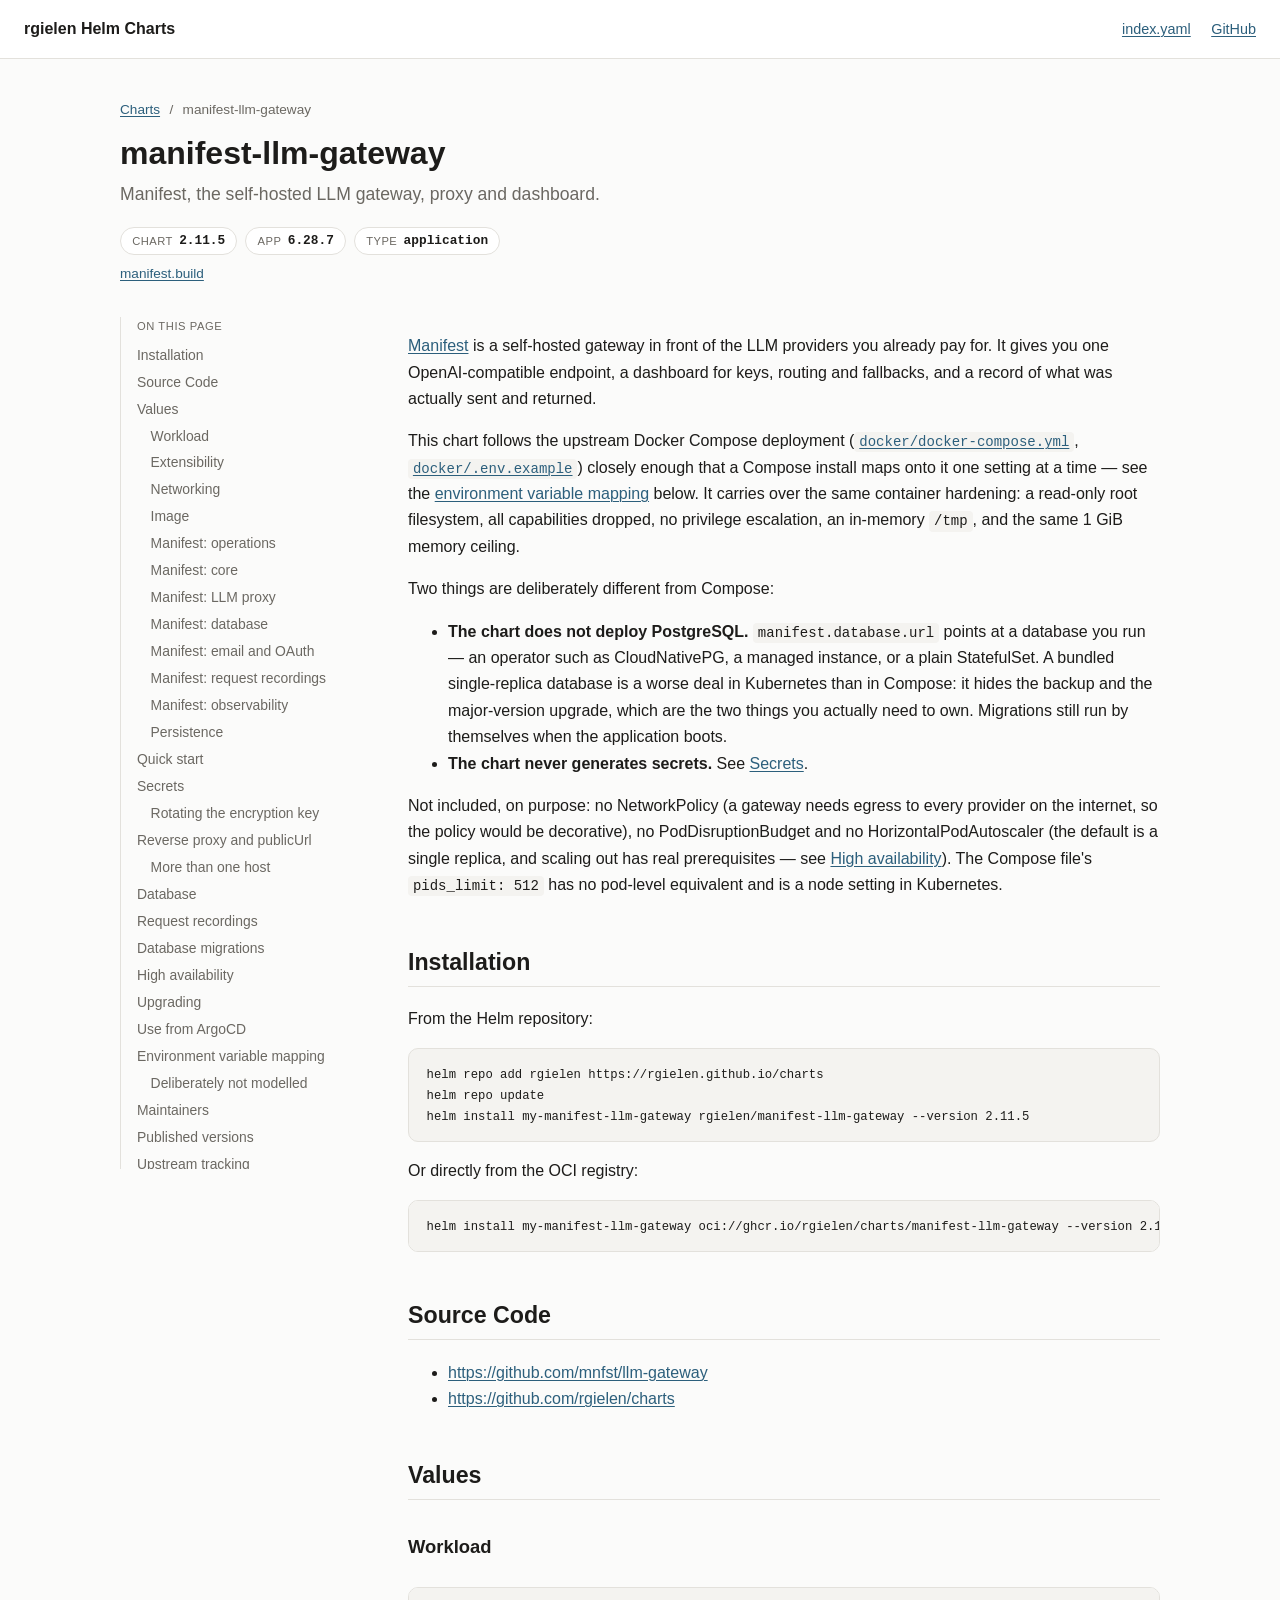
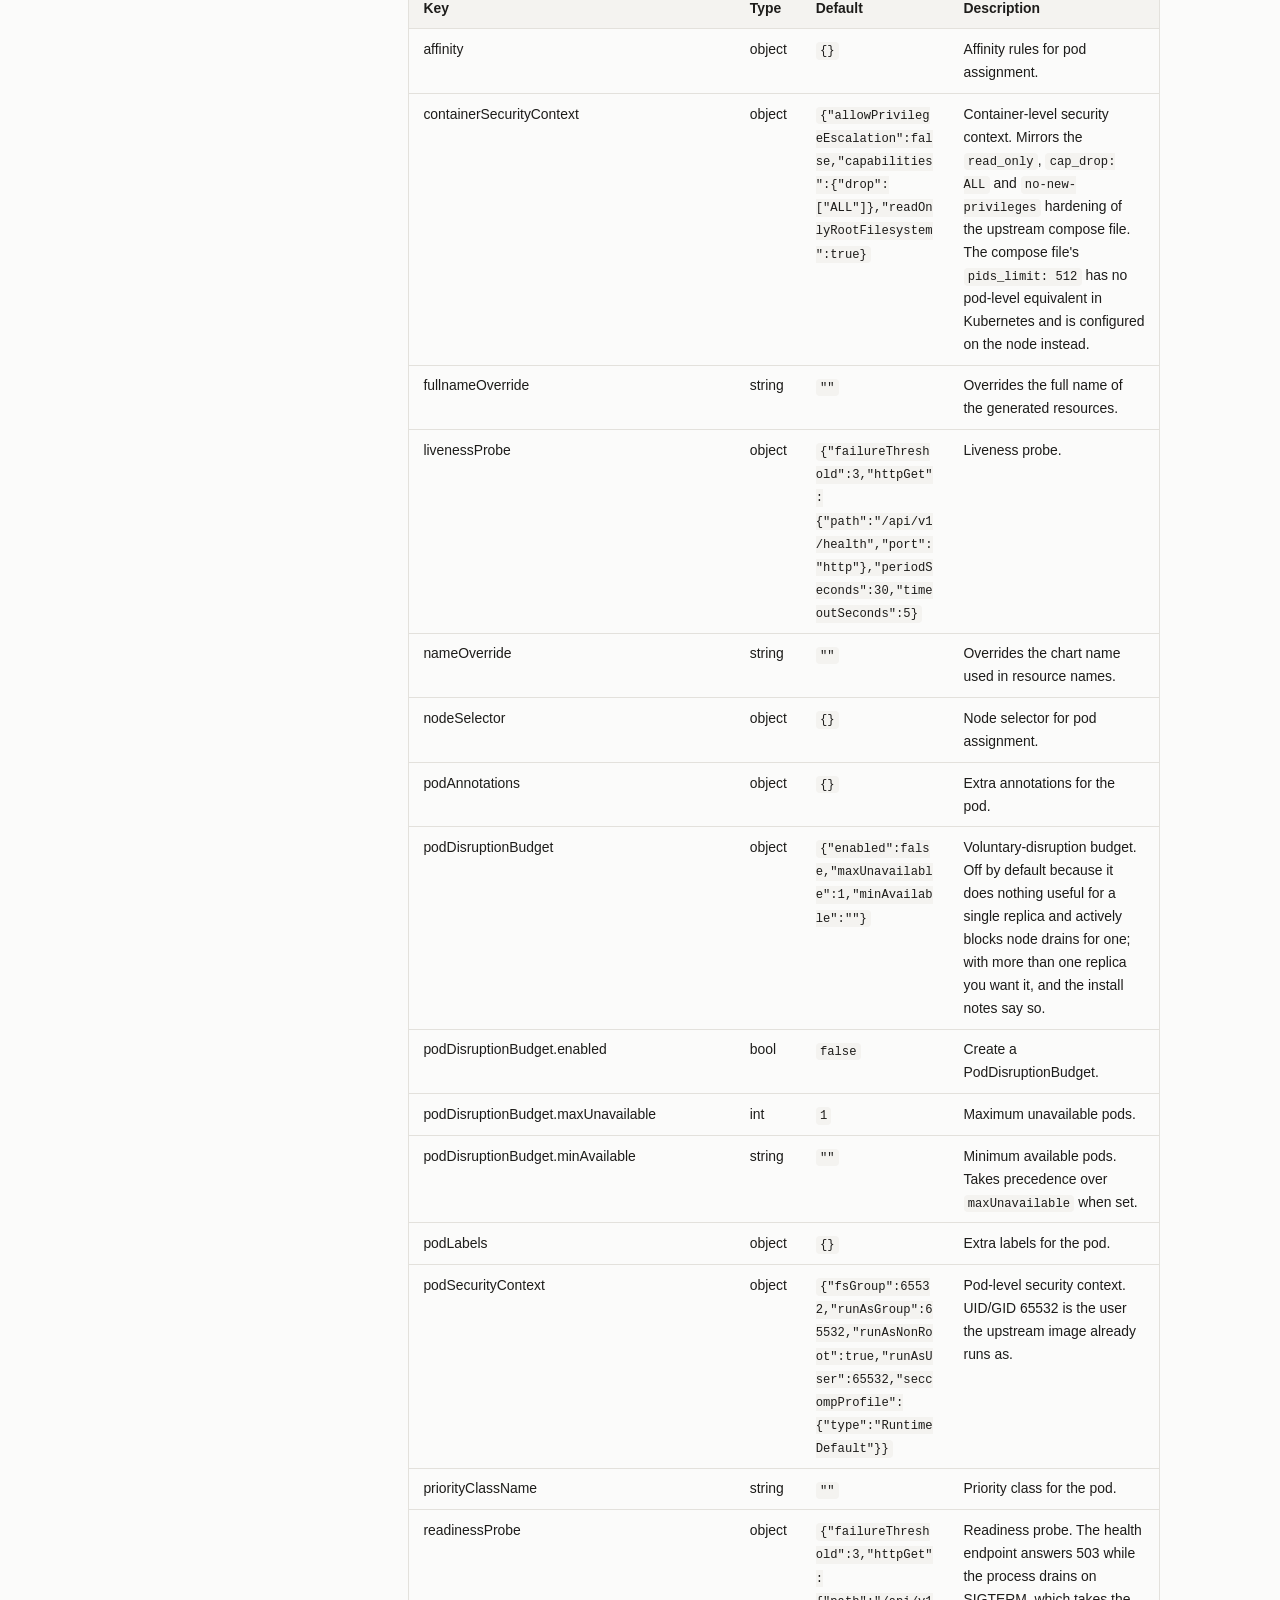
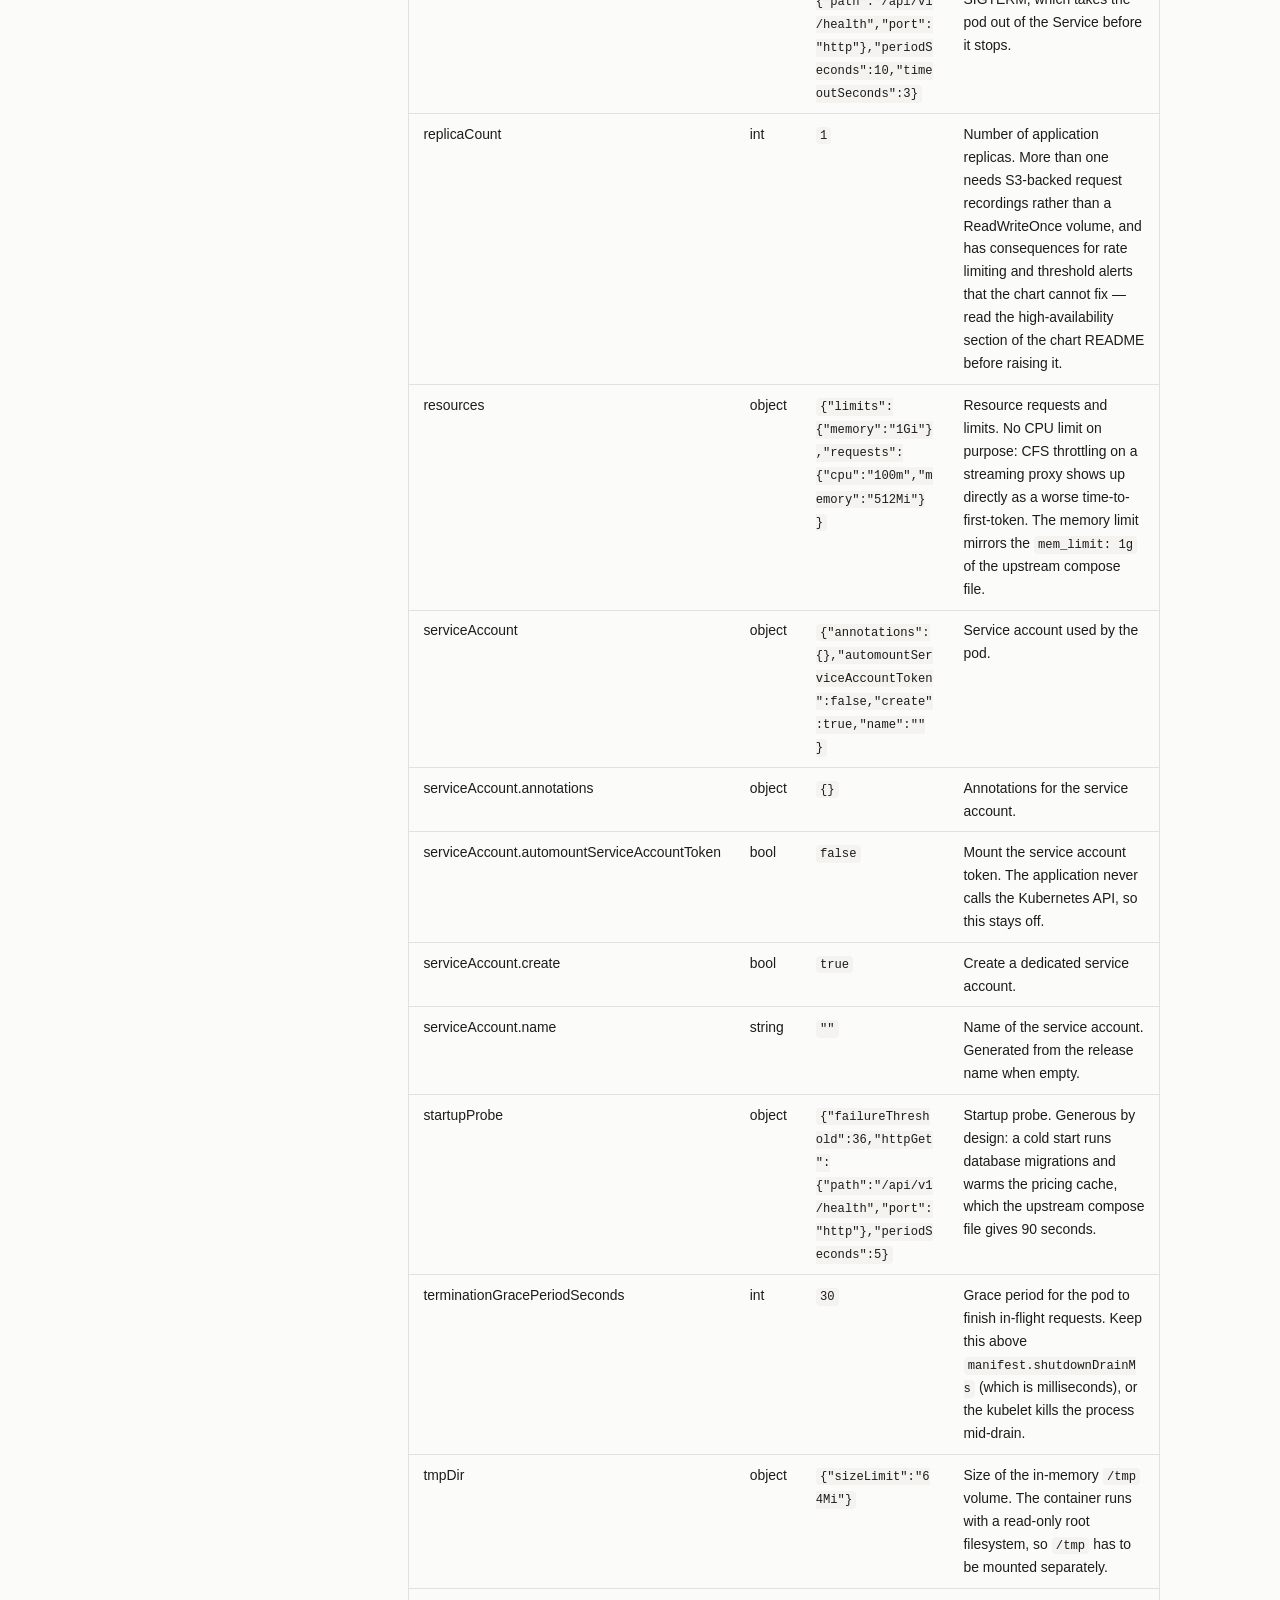
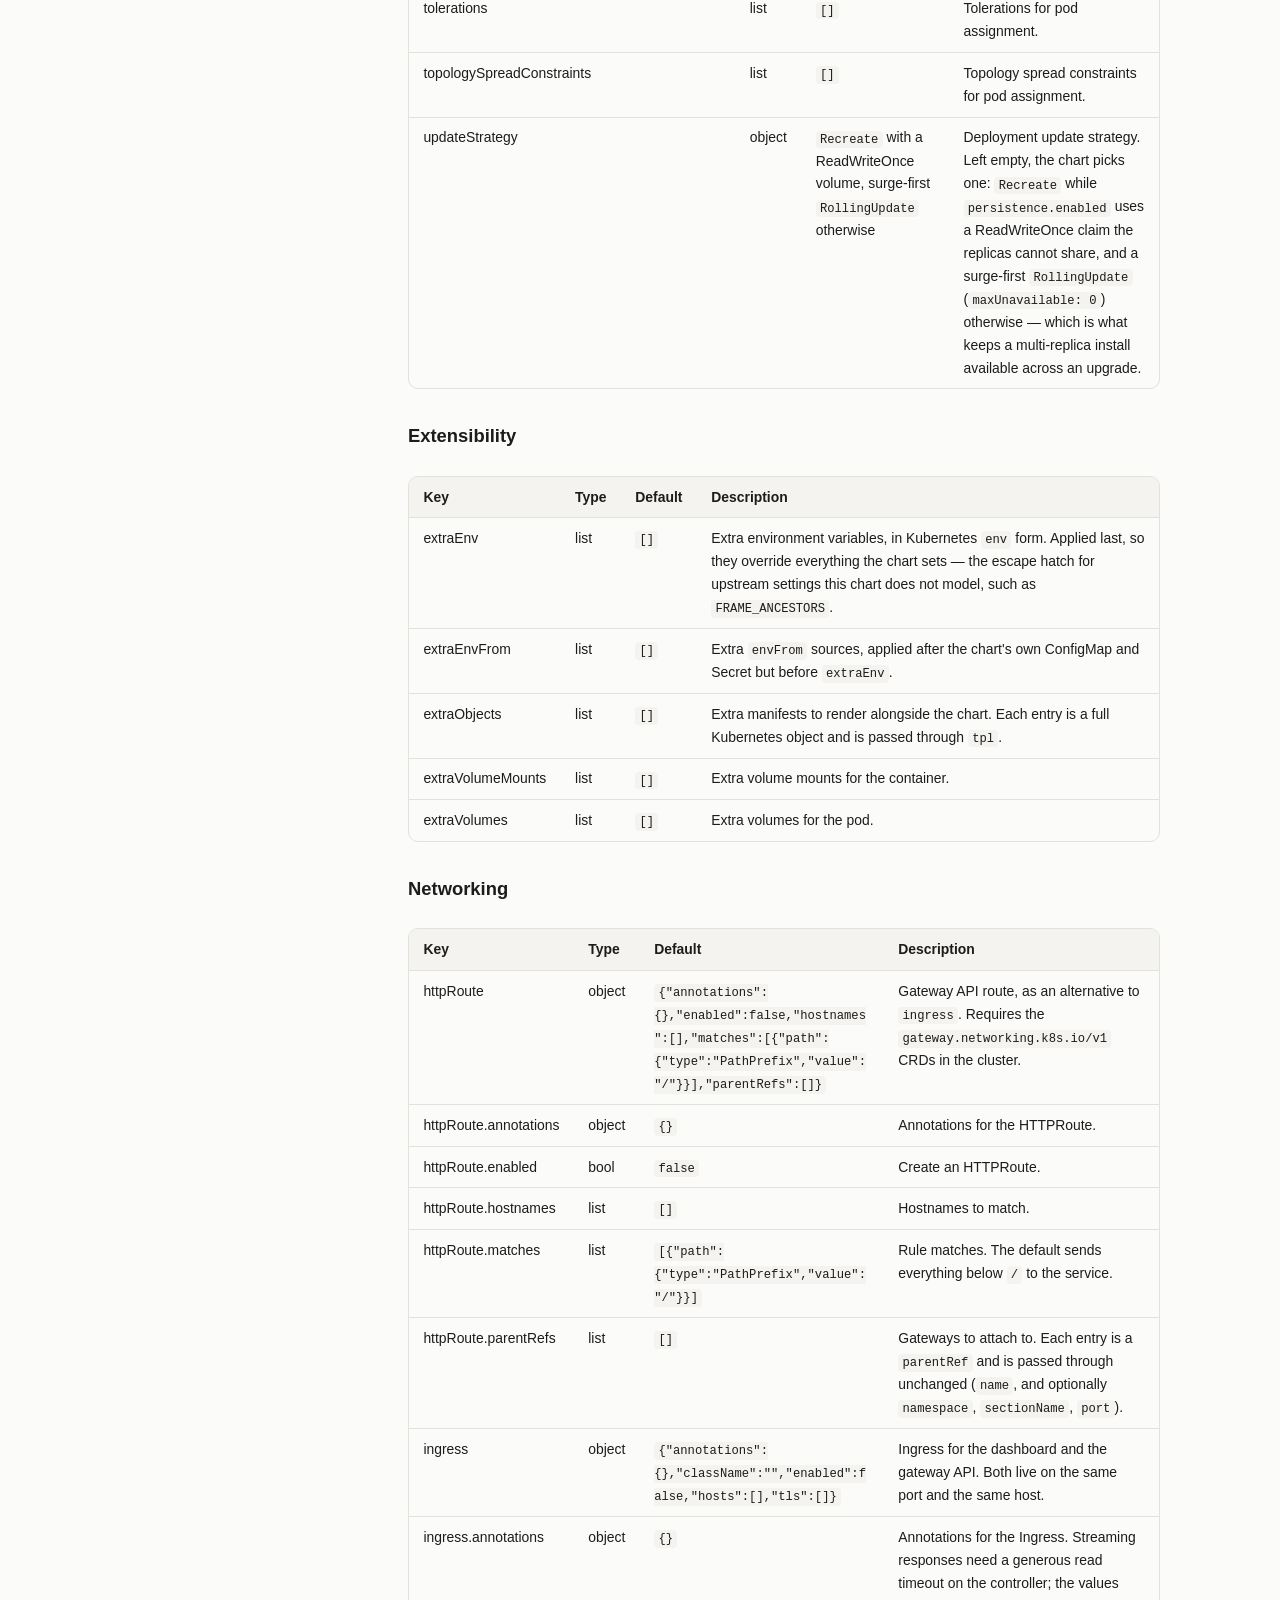
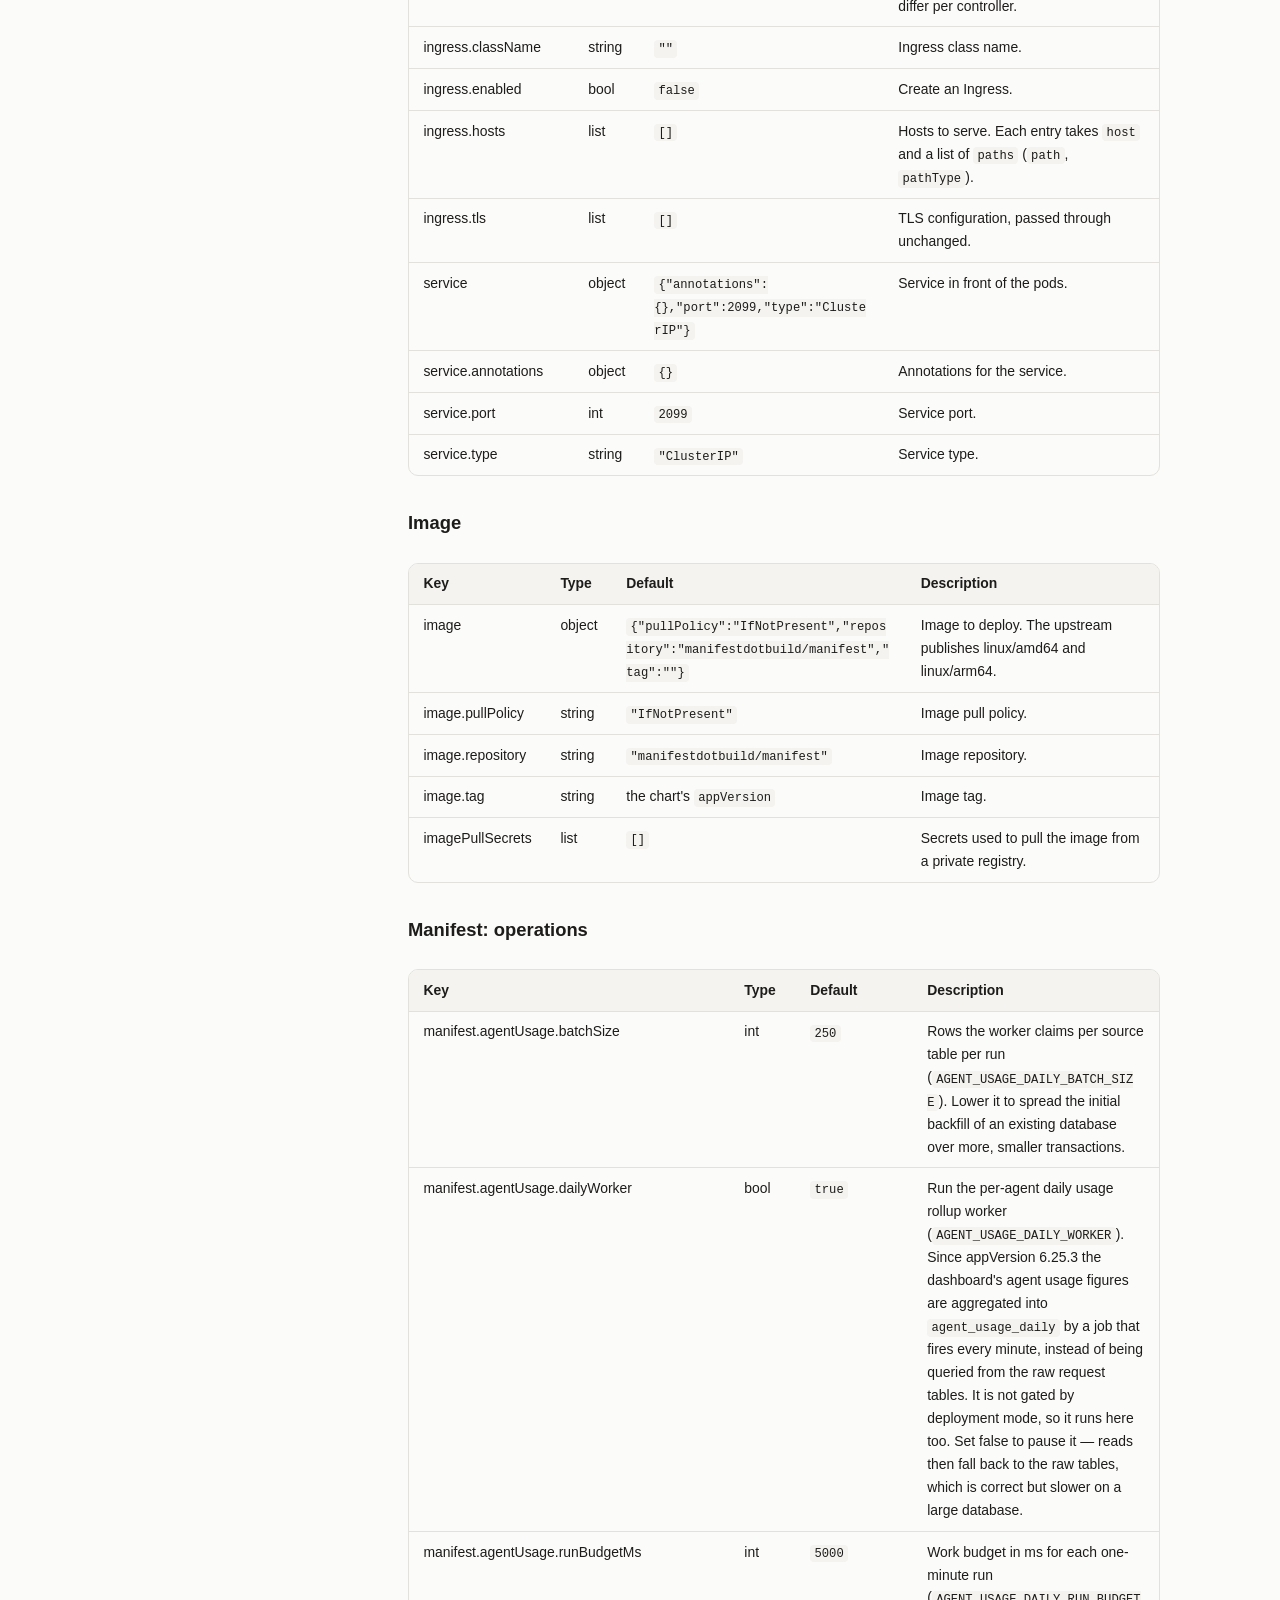
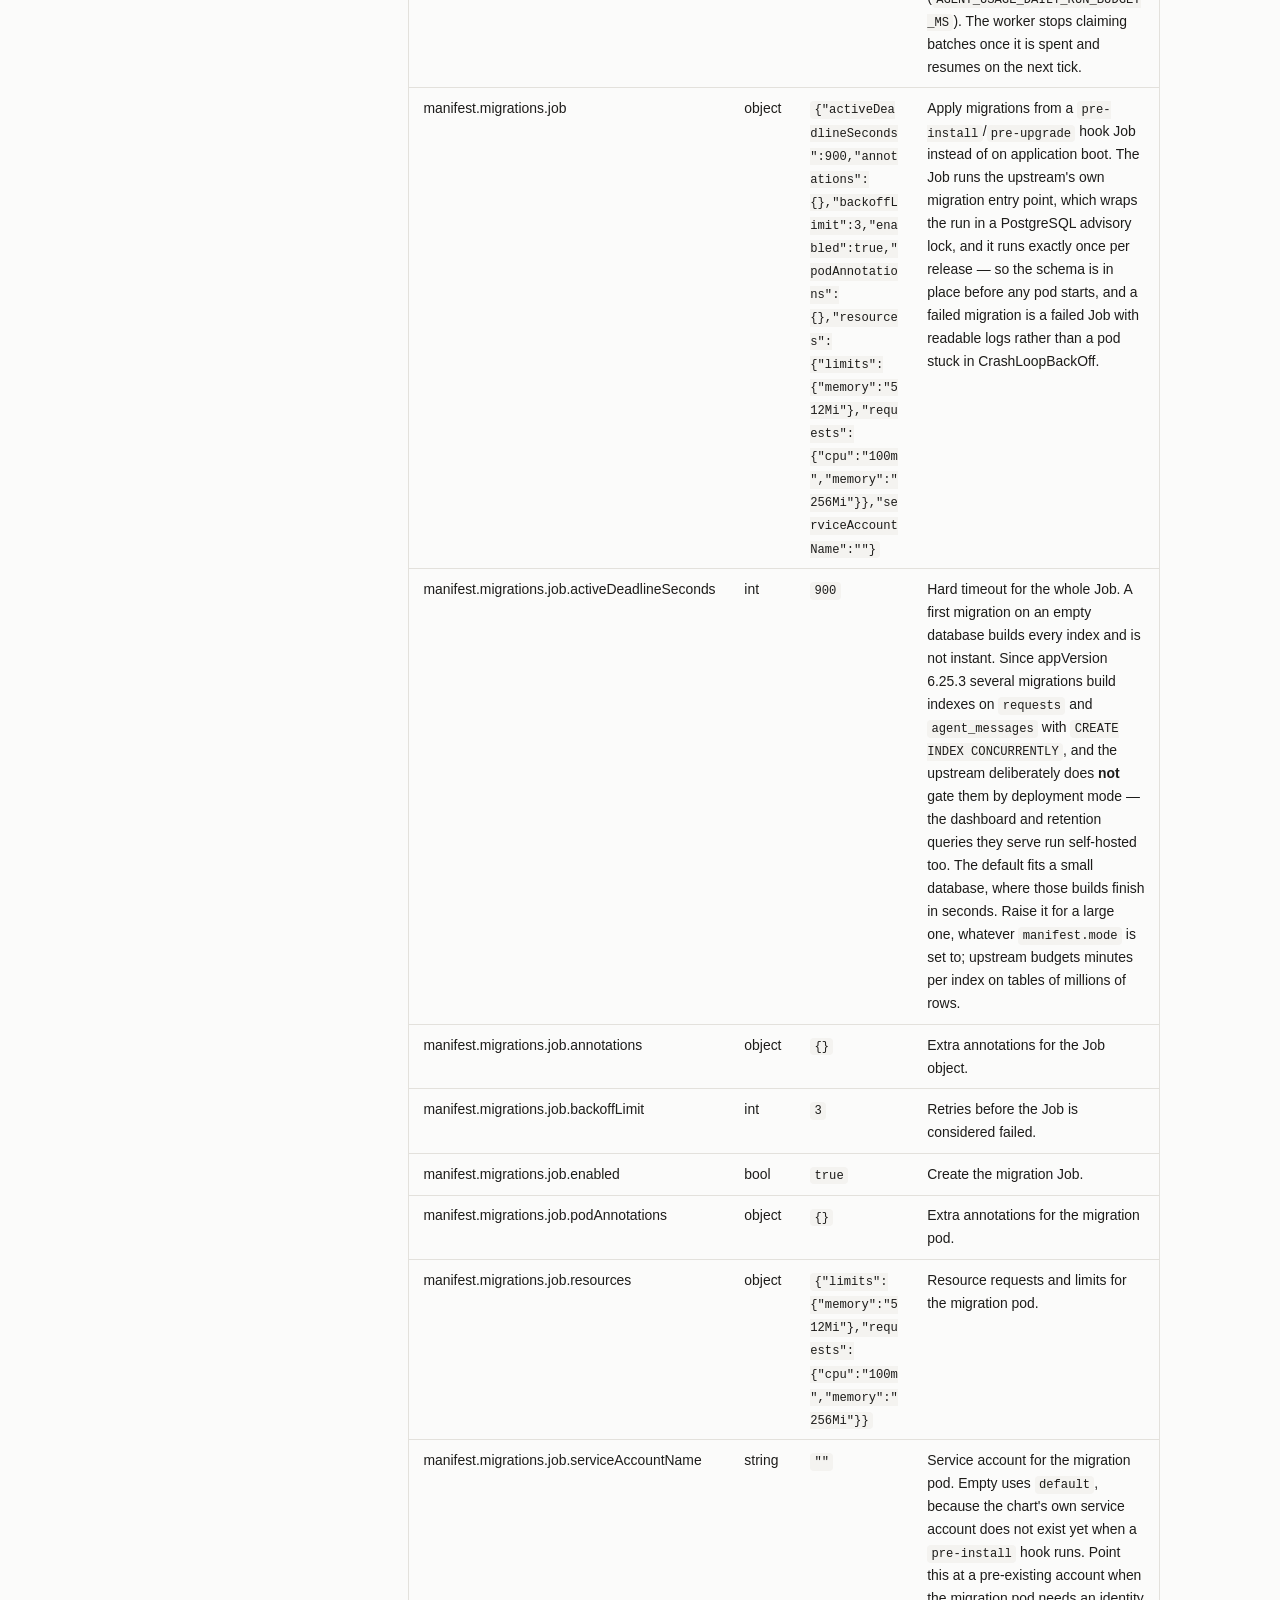
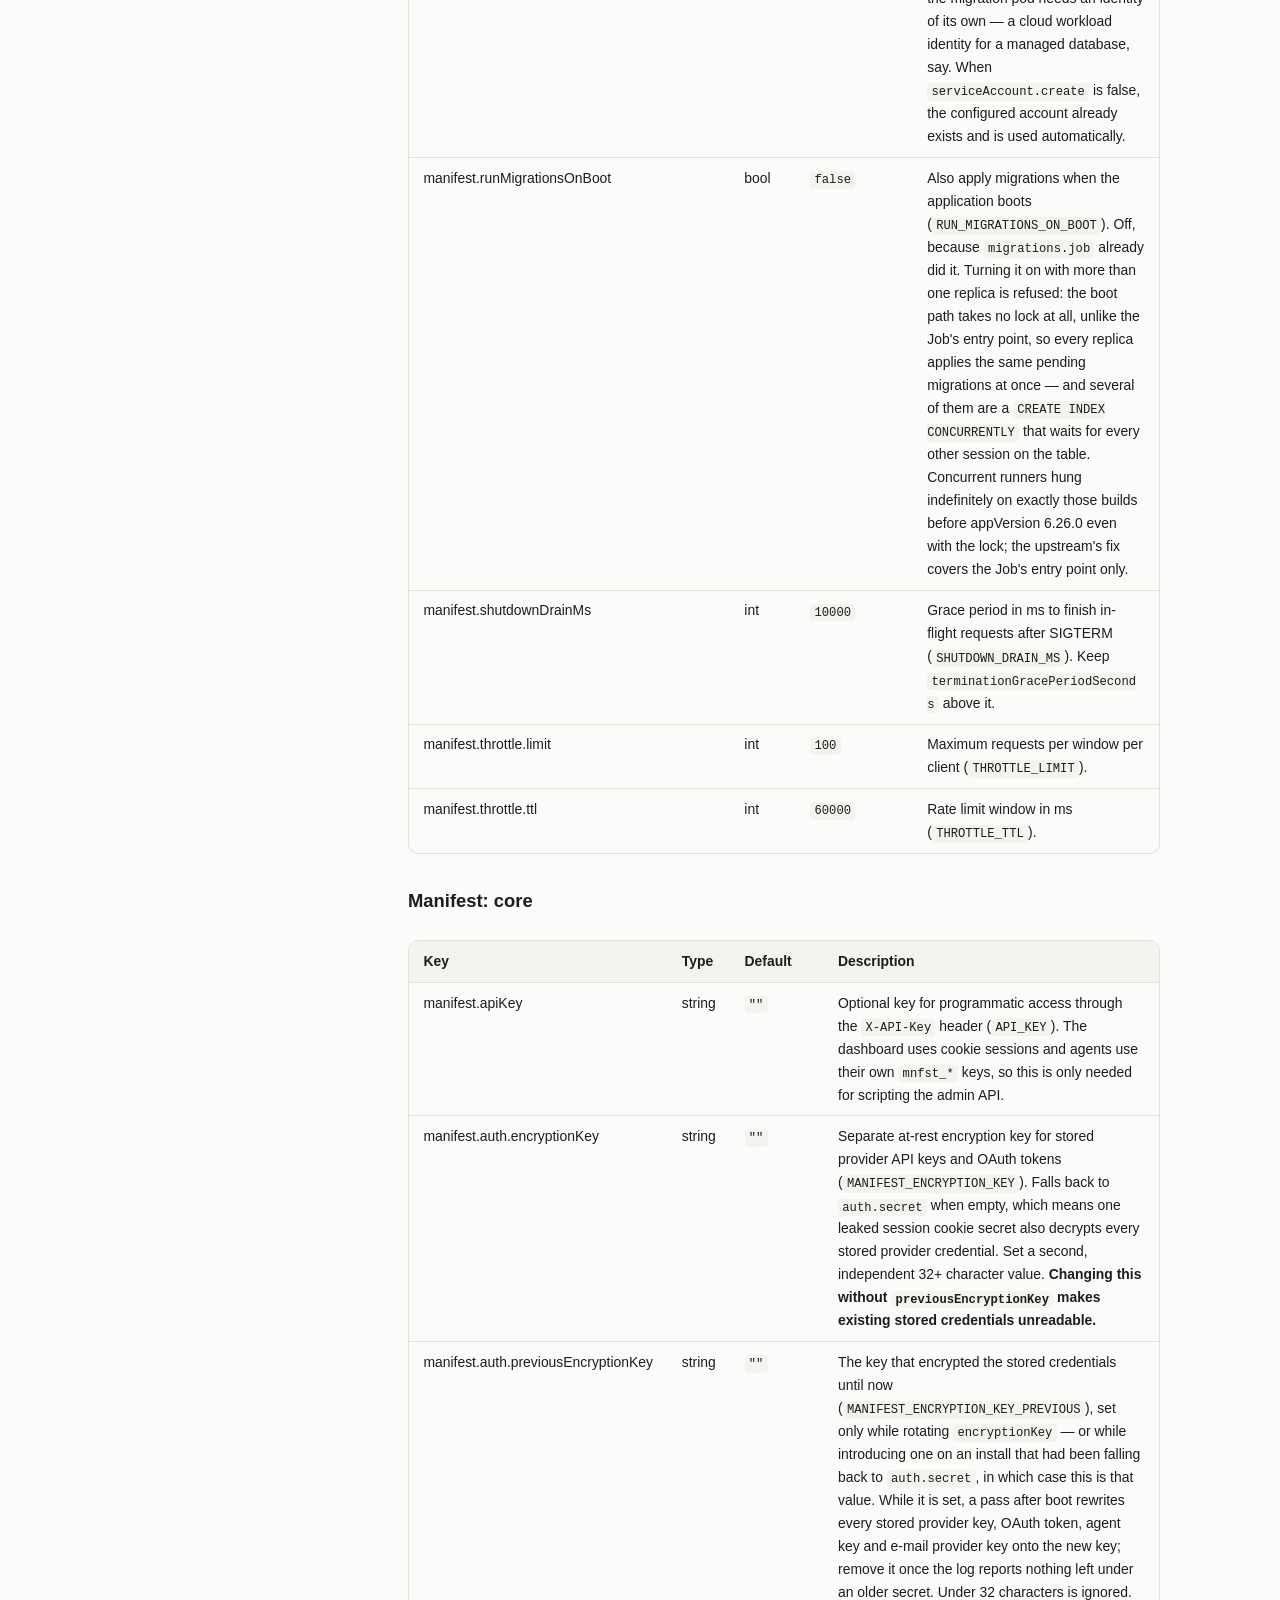
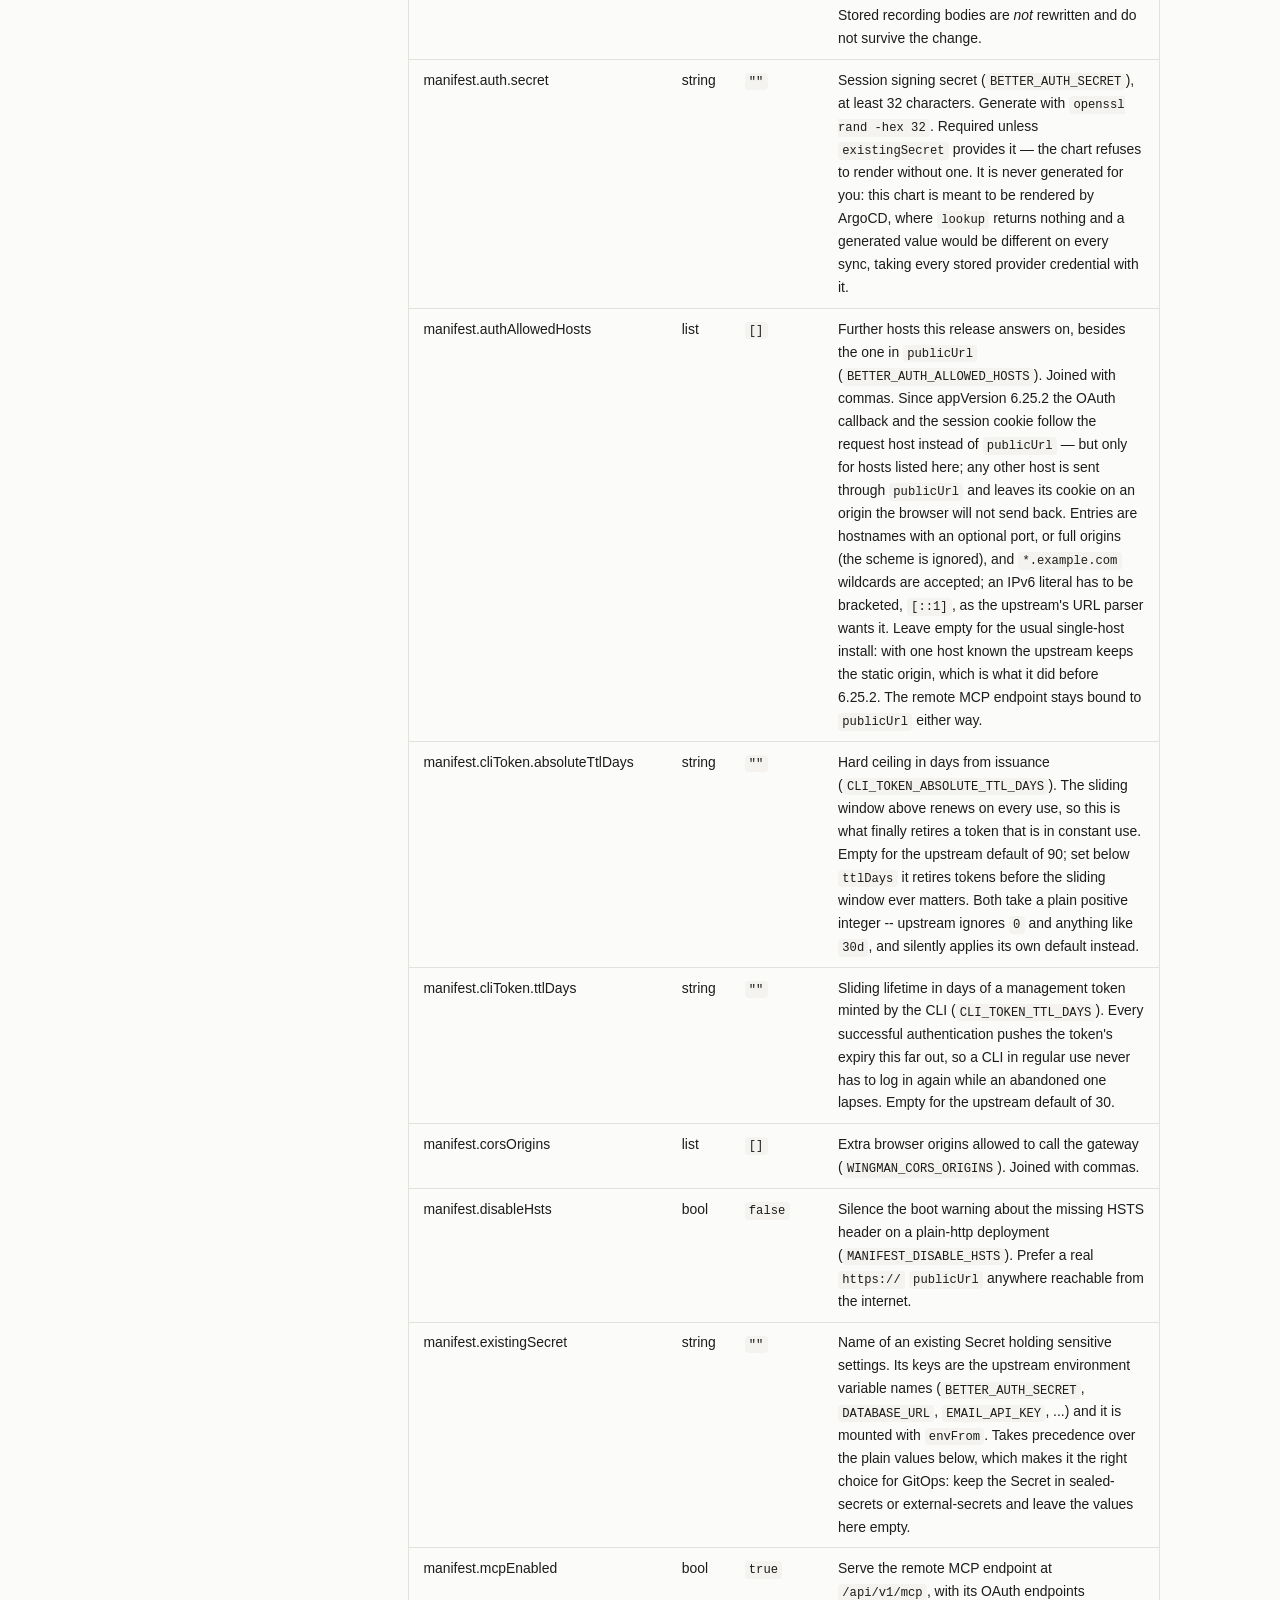
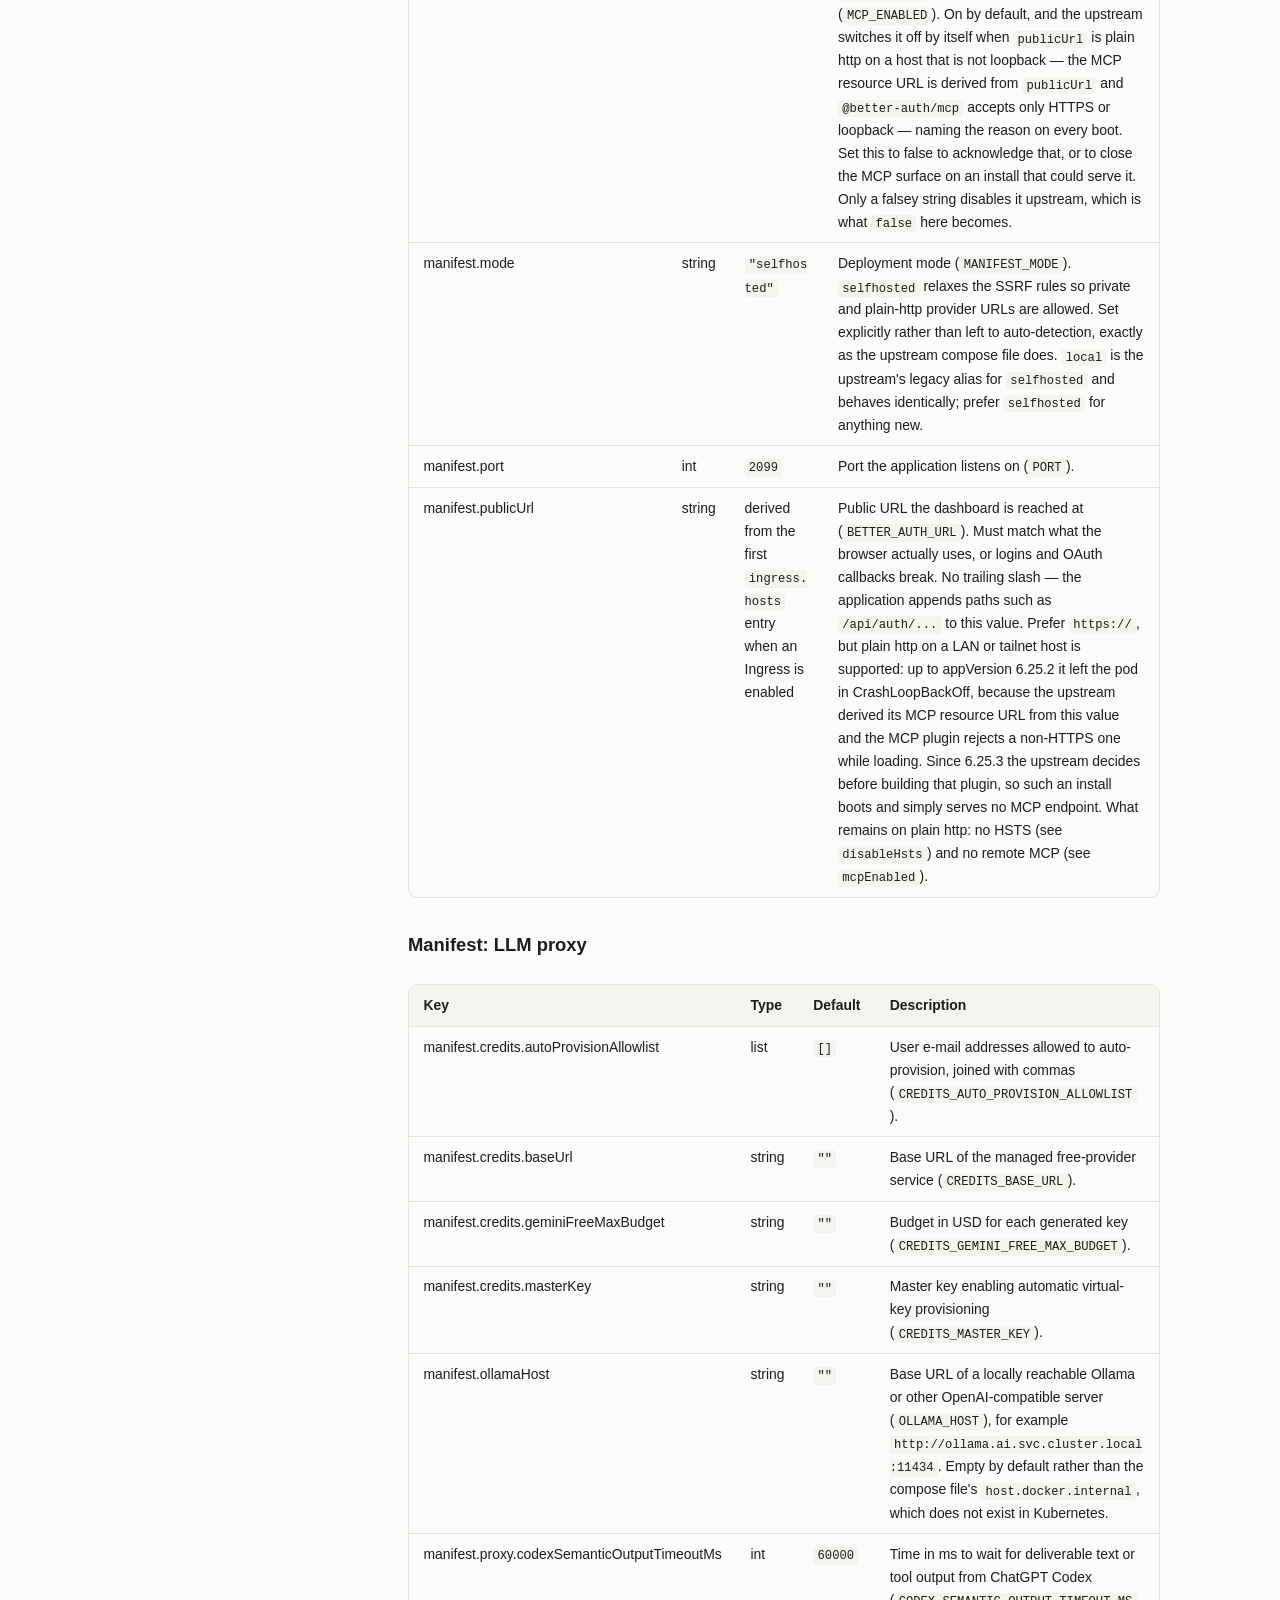
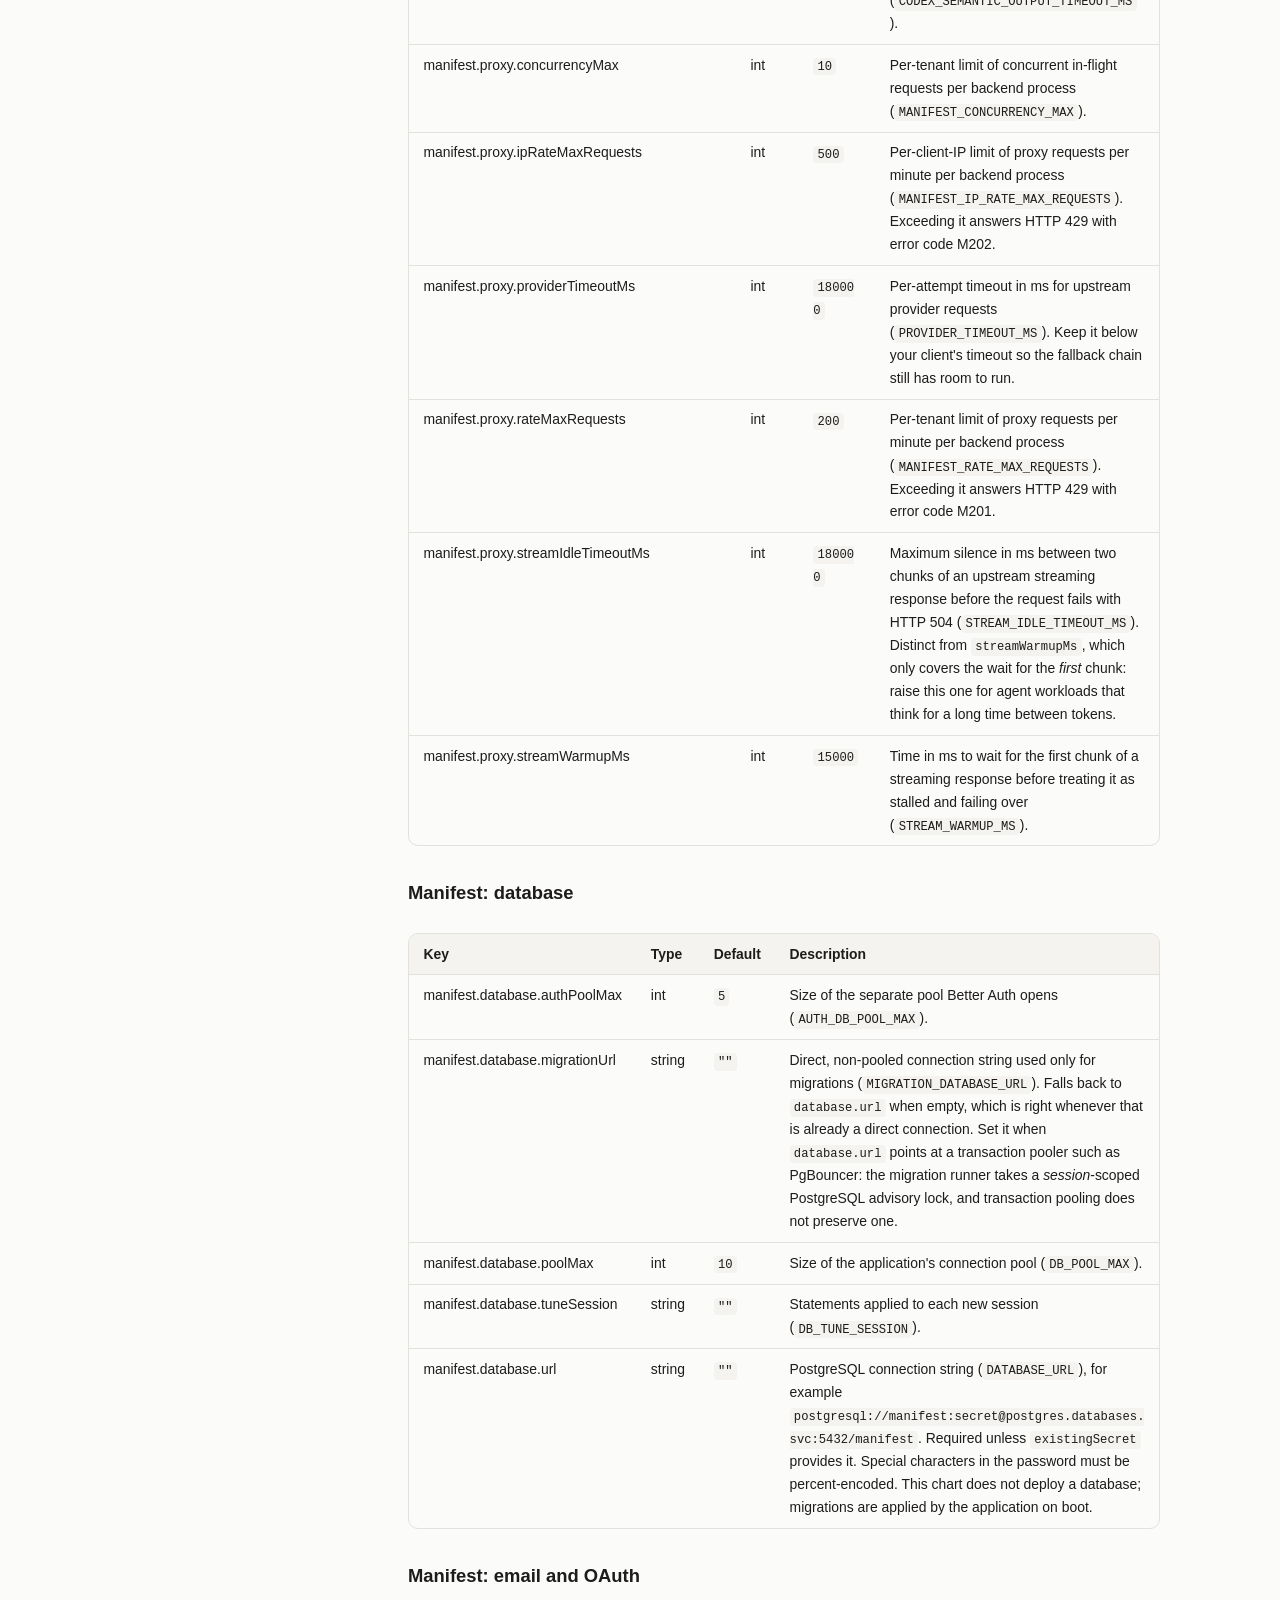
==== manifest-llm-gateway/index.html @ 5e87000e "docs: render the site for 4e01021" ====
<!doctype html>
<!-- generated by .github/scripts/build_pages.py -->
<html lang="en">
<head>
<meta charset="utf-8">
<meta name="viewport" content="width=device-width, initial-scale=1">
<title>manifest-llm-gateway — rgielen Helm Charts</title>
<meta name="description" content="Manifest, the self-hosted LLM gateway, proxy and dashboard.">
<meta name="color-scheme" content="light dark">
<link rel="icon" href="../assets/favicon.svg" type="image/svg+xml">
<link rel="stylesheet" href="../assets/style.css">
</head>
<body>
<header class="site-header">
<a class="brand" href="../">rgielen Helm Charts</a>
<nav class="site-nav">
<a href="../index.yaml">index.yaml</a>
<a href="https://github.com/rgielen/charts">GitHub</a>
</nav>
</header>
<main class="chart">
<p class="crumbs"><a href="../">Charts</a> <span>/</span> manifest-llm-gateway</p>
<h1>manifest-llm-gateway</h1>
<p class="lede">Manifest, the self-hosted LLM gateway, proxy and dashboard.</p>
<p class="badges"><span class="badge"><span>Chart</span><b>2.11.5</b></span><span class="badge"><span>App</span><b>6.28.7</b></span><span class="badge"><span>Type</span><b>application</b></span></p>
<p class="page-links"><a href="https://manifest.build">manifest.build</a></p>

<div class="layout">
<nav class="toc" aria-label="On this page"><p class="toc-title">On this page</p><ul><li><a href="#installation">Installation</a></li><li><a href="#source-code">Source Code</a></li><li><a href="#values">Values</a><ul><li><a href="#workload">Workload</a></li><li><a href="#extensibility">Extensibility</a></li><li><a href="#networking">Networking</a></li><li><a href="#image">Image</a></li><li><a href="#manifest-operations">Manifest: operations</a></li><li><a href="#manifest-core">Manifest: core</a></li><li><a href="#manifest-llm-proxy">Manifest: LLM proxy</a></li><li><a href="#manifest-database">Manifest: database</a></li><li><a href="#manifest-email-and-oauth">Manifest: email and OAuth</a></li><li><a href="#manifest-request-recordings">Manifest: request recordings</a></li><li><a href="#manifest-observability">Manifest: observability</a></li><li><a href="#persistence">Persistence</a></li></ul></li><li><a href="#quick-start">Quick start</a></li><li><a href="#secrets">Secrets</a><ul><li><a href="#rotating-the-encryption-key">Rotating the encryption key</a></li></ul></li><li><a href="#reverse-proxy-and-publicurl">Reverse proxy and publicUrl</a><ul><li><a href="#more-than-one-host">More than one host</a></li></ul></li><li><a href="#database">Database</a></li><li><a href="#request-recordings">Request recordings</a></li><li><a href="#database-migrations">Database migrations</a></li><li><a href="#high-availability">High availability</a></li><li><a href="#upgrading">Upgrading</a></li><li><a href="#use-from-argocd">Use from ArgoCD</a></li><li><a href="#environment-variable-mapping">Environment variable mapping</a><ul><li><a href="#deliberately-not-modelled">Deliberately not modelled</a></li></ul></li><li><a href="#maintainers">Maintainers</a></li><li><a href="#published-versions">Published versions</a></li><li><a href="#upstream-tracking">Upstream tracking</a></li></ul></nav>
<article class="prose">
<p><a href="https://manifest.build">Manifest</a> is a self-hosted gateway in front of the LLM providers
you already pay for. It gives you one OpenAI-compatible endpoint, a dashboard for keys,
routing and fallbacks, and a record of what was actually sent and returned.</p>
<p>This chart follows the upstream Docker Compose deployment
(<a href="https://github.com/mnfst/manifest/blob/main/docker/docker-compose.yml"><code>docker/docker-compose.yml</code></a>,
<a href="https://github.com/mnfst/manifest/blob/main/docker/.env.example"><code>docker/.env.example</code></a>)
closely enough that a Compose install maps onto it one setting at a time — see the
<a href="#environment-variable-mapping">environment variable mapping</a> below. It carries over the
same container hardening: a read-only root filesystem, all capabilities dropped, no
privilege escalation, an in-memory <code>/tmp</code>, and the same 1 GiB memory ceiling.</p>
<p>Two things are deliberately different from Compose:</p>
<ul>
<li><strong>The chart does not deploy PostgreSQL.</strong> <code>manifest.database.url</code> points at a database
  you run — an operator such as CloudNativePG, a managed instance, or a plain StatefulSet.
  A bundled single-replica database is a worse deal in Kubernetes than in Compose: it hides
  the backup and the major-version upgrade, which are the two things you actually need to
  own. Migrations still run by themselves when the application boots.</li>
<li><strong>The chart never generates secrets.</strong> See <a href="#secrets">Secrets</a>.</li>
</ul>
<p>Not included, on purpose: no NetworkPolicy (a gateway needs egress to every provider on
the internet, so the policy would be decorative), no PodDisruptionBudget and no
HorizontalPodAutoscaler (the default is a single replica, and scaling out has real
prerequisites — see <a href="#high-availability">High availability</a>). The
Compose file's <code>pids_limit: 512</code> has no pod-level equivalent and is a node setting in
Kubernetes.</p>
<h2 id="installation">Installation<a class="anchor" href="#installation" title="Permanent link">#</a></h2>
<p>From the Helm repository:</p>
<pre><code class="language-bash">helm repo add rgielen https://rgielen.github.io/charts
helm repo update
helm install my-manifest-llm-gateway rgielen/manifest-llm-gateway --version 2.11.5
</code></pre>
<p>Or directly from the OCI registry:</p>
<pre><code class="language-bash">helm install my-manifest-llm-gateway oci://ghcr.io/rgielen/charts/manifest-llm-gateway --version 2.11.5
</code></pre>
<h2 id="source-code">Source Code<a class="anchor" href="#source-code" title="Permanent link">#</a></h2>
<ul>
<li><a href="https://github.com/mnfst/llm-gateway">https://github.com/mnfst/llm-gateway</a></li>
<li><a href="https://github.com/rgielen/charts">https://github.com/rgielen/charts</a></li>
</ul>
<h2 id="values">Values<a class="anchor" href="#values" title="Permanent link">#</a></h2>
<h3 id="workload">Workload<a class="anchor" href="#workload" title="Permanent link">#</a></h3>
<div class="table-wrap"><table>
<thead>
<tr>
<th>Key</th>
<th>Type</th>
<th>Default</th>
<th>Description</th>
</tr>
</thead>
<tbody>
<tr>
<td>affinity</td>
<td>object</td>
<td><code>{}</code></td>
<td>Affinity rules for pod assignment.</td>
</tr>
<tr>
<td>containerSecurityContext</td>
<td>object</td>
<td><code>{"allowPrivilegeEscalation":false,"capabilities":{"drop":["ALL"]},"readOnlyRootFilesystem":true}</code></td>
<td>Container-level security context. Mirrors the <code>read_only</code>, <code>cap_drop: ALL</code> and <code>no-new-privileges</code> hardening of the upstream compose file. The compose file's <code>pids_limit: 512</code> has no pod-level equivalent in Kubernetes and is configured on the node instead.</td>
</tr>
<tr>
<td>fullnameOverride</td>
<td>string</td>
<td><code>""</code></td>
<td>Overrides the full name of the generated resources.</td>
</tr>
<tr>
<td>livenessProbe</td>
<td>object</td>
<td><code>{"failureThreshold":3,"httpGet":{"path":"/api/v1/health","port":"http"},"periodSeconds":30,"timeoutSeconds":5}</code></td>
<td>Liveness probe.</td>
</tr>
<tr>
<td>nameOverride</td>
<td>string</td>
<td><code>""</code></td>
<td>Overrides the chart name used in resource names.</td>
</tr>
<tr>
<td>nodeSelector</td>
<td>object</td>
<td><code>{}</code></td>
<td>Node selector for pod assignment.</td>
</tr>
<tr>
<td>podAnnotations</td>
<td>object</td>
<td><code>{}</code></td>
<td>Extra annotations for the pod.</td>
</tr>
<tr>
<td>podDisruptionBudget</td>
<td>object</td>
<td><code>{"enabled":false,"maxUnavailable":1,"minAvailable":""}</code></td>
<td>Voluntary-disruption budget. Off by default because it does nothing useful for a single replica and actively blocks node drains for one; with more than one replica you want it, and the install notes say so.</td>
</tr>
<tr>
<td>podDisruptionBudget.enabled</td>
<td>bool</td>
<td><code>false</code></td>
<td>Create a PodDisruptionBudget.</td>
</tr>
<tr>
<td>podDisruptionBudget.maxUnavailable</td>
<td>int</td>
<td><code>1</code></td>
<td>Maximum unavailable pods.</td>
</tr>
<tr>
<td>podDisruptionBudget.minAvailable</td>
<td>string</td>
<td><code>""</code></td>
<td>Minimum available pods. Takes precedence over <code>maxUnavailable</code> when set.</td>
</tr>
<tr>
<td>podLabels</td>
<td>object</td>
<td><code>{}</code></td>
<td>Extra labels for the pod.</td>
</tr>
<tr>
<td>podSecurityContext</td>
<td>object</td>
<td><code>{"fsGroup":65532,"runAsGroup":65532,"runAsNonRoot":true,"runAsUser":65532,"seccompProfile":{"type":"RuntimeDefault"}}</code></td>
<td>Pod-level security context. UID/GID 65532 is the user the upstream image already runs as.</td>
</tr>
<tr>
<td>priorityClassName</td>
<td>string</td>
<td><code>""</code></td>
<td>Priority class for the pod.</td>
</tr>
<tr>
<td>readinessProbe</td>
<td>object</td>
<td><code>{"failureThreshold":3,"httpGet":{"path":"/api/v1/health","port":"http"},"periodSeconds":10,"timeoutSeconds":3}</code></td>
<td>Readiness probe. The health endpoint answers 503 while the process drains on SIGTERM, which takes the pod out of the Service before it stops.</td>
</tr>
<tr>
<td>replicaCount</td>
<td>int</td>
<td><code>1</code></td>
<td>Number of application replicas. More than one needs S3-backed request recordings rather than a ReadWriteOnce volume, and has consequences for rate limiting and threshold alerts that the chart cannot fix — read the high-availability section of the chart README before raising it.</td>
</tr>
<tr>
<td>resources</td>
<td>object</td>
<td><code>{"limits":{"memory":"1Gi"},"requests":{"cpu":"100m","memory":"512Mi"}}</code></td>
<td>Resource requests and limits. No CPU limit on purpose: CFS throttling on a streaming proxy shows up directly as a worse time-to-first-token. The memory limit mirrors the <code>mem_limit: 1g</code> of the upstream compose file.</td>
</tr>
<tr>
<td>serviceAccount</td>
<td>object</td>
<td><code>{"annotations":{},"automountServiceAccountToken":false,"create":true,"name":""}</code></td>
<td>Service account used by the pod.</td>
</tr>
<tr>
<td>serviceAccount.annotations</td>
<td>object</td>
<td><code>{}</code></td>
<td>Annotations for the service account.</td>
</tr>
<tr>
<td>serviceAccount.automountServiceAccountToken</td>
<td>bool</td>
<td><code>false</code></td>
<td>Mount the service account token. The application never calls the Kubernetes API, so this stays off.</td>
</tr>
<tr>
<td>serviceAccount.create</td>
<td>bool</td>
<td><code>true</code></td>
<td>Create a dedicated service account.</td>
</tr>
<tr>
<td>serviceAccount.name</td>
<td>string</td>
<td><code>""</code></td>
<td>Name of the service account. Generated from the release name when empty.</td>
</tr>
<tr>
<td>startupProbe</td>
<td>object</td>
<td><code>{"failureThreshold":36,"httpGet":{"path":"/api/v1/health","port":"http"},"periodSeconds":5}</code></td>
<td>Startup probe. Generous by design: a cold start runs database migrations and warms the pricing cache, which the upstream compose file gives 90 seconds.</td>
</tr>
<tr>
<td>terminationGracePeriodSeconds</td>
<td>int</td>
<td><code>30</code></td>
<td>Grace period for the pod to finish in-flight requests. Keep this above <code>manifest.shutdownDrainMs</code> (which is milliseconds), or the kubelet kills the process mid-drain.</td>
</tr>
<tr>
<td>tmpDir</td>
<td>object</td>
<td><code>{"sizeLimit":"64Mi"}</code></td>
<td>Size of the in-memory <code>/tmp</code> volume. The container runs with a read-only root filesystem, so <code>/tmp</code> has to be mounted separately.</td>
</tr>
<tr>
<td>tolerations</td>
<td>list</td>
<td><code>[]</code></td>
<td>Tolerations for pod assignment.</td>
</tr>
<tr>
<td>topologySpreadConstraints</td>
<td>list</td>
<td><code>[]</code></td>
<td>Topology spread constraints for pod assignment.</td>
</tr>
<tr>
<td>updateStrategy</td>
<td>object</td>
<td><code>Recreate</code> with a ReadWriteOnce volume, surge-first <code>RollingUpdate</code> otherwise</td>
<td>Deployment update strategy. Left empty, the chart picks one: <code>Recreate</code> while <code>persistence.enabled</code> uses a ReadWriteOnce claim the replicas cannot share, and a surge-first <code>RollingUpdate</code> (<code>maxUnavailable: 0</code>) otherwise — which is what keeps a multi-replica install available across an upgrade.</td>
</tr>
</tbody>
</table></div>
<h3 id="extensibility">Extensibility<a class="anchor" href="#extensibility" title="Permanent link">#</a></h3>
<div class="table-wrap"><table>
<thead>
<tr>
<th>Key</th>
<th>Type</th>
<th>Default</th>
<th>Description</th>
</tr>
</thead>
<tbody>
<tr>
<td>extraEnv</td>
<td>list</td>
<td><code>[]</code></td>
<td>Extra environment variables, in Kubernetes <code>env</code> form. Applied last, so they override everything the chart sets — the escape hatch for upstream settings this chart does not model, such as <code>FRAME_ANCESTORS</code>.</td>
</tr>
<tr>
<td>extraEnvFrom</td>
<td>list</td>
<td><code>[]</code></td>
<td>Extra <code>envFrom</code> sources, applied after the chart's own ConfigMap and Secret but before <code>extraEnv</code>.</td>
</tr>
<tr>
<td>extraObjects</td>
<td>list</td>
<td><code>[]</code></td>
<td>Extra manifests to render alongside the chart. Each entry is a full Kubernetes object and is passed through <code>tpl</code>.</td>
</tr>
<tr>
<td>extraVolumeMounts</td>
<td>list</td>
<td><code>[]</code></td>
<td>Extra volume mounts for the container.</td>
</tr>
<tr>
<td>extraVolumes</td>
<td>list</td>
<td><code>[]</code></td>
<td>Extra volumes for the pod.</td>
</tr>
</tbody>
</table></div>
<h3 id="networking">Networking<a class="anchor" href="#networking" title="Permanent link">#</a></h3>
<div class="table-wrap"><table>
<thead>
<tr>
<th>Key</th>
<th>Type</th>
<th>Default</th>
<th>Description</th>
</tr>
</thead>
<tbody>
<tr>
<td>httpRoute</td>
<td>object</td>
<td><code>{"annotations":{},"enabled":false,"hostnames":[],"matches":[{"path":{"type":"PathPrefix","value":"/"}}],"parentRefs":[]}</code></td>
<td>Gateway API route, as an alternative to <code>ingress</code>. Requires the <code>gateway.networking.k8s.io/v1</code> CRDs in the cluster.</td>
</tr>
<tr>
<td>httpRoute.annotations</td>
<td>object</td>
<td><code>{}</code></td>
<td>Annotations for the HTTPRoute.</td>
</tr>
<tr>
<td>httpRoute.enabled</td>
<td>bool</td>
<td><code>false</code></td>
<td>Create an HTTPRoute.</td>
</tr>
<tr>
<td>httpRoute.hostnames</td>
<td>list</td>
<td><code>[]</code></td>
<td>Hostnames to match.</td>
</tr>
<tr>
<td>httpRoute.matches</td>
<td>list</td>
<td><code>[{"path":{"type":"PathPrefix","value":"/"}}]</code></td>
<td>Rule matches. The default sends everything below <code>/</code> to the service.</td>
</tr>
<tr>
<td>httpRoute.parentRefs</td>
<td>list</td>
<td><code>[]</code></td>
<td>Gateways to attach to. Each entry is a <code>parentRef</code> and is passed through unchanged (<code>name</code>, and optionally <code>namespace</code>, <code>sectionName</code>, <code>port</code>).</td>
</tr>
<tr>
<td>ingress</td>
<td>object</td>
<td><code>{"annotations":{},"className":"","enabled":false,"hosts":[],"tls":[]}</code></td>
<td>Ingress for the dashboard and the gateway API. Both live on the same port and the same host.</td>
</tr>
<tr>
<td>ingress.annotations</td>
<td>object</td>
<td><code>{}</code></td>
<td>Annotations for the Ingress. Streaming responses need a generous read timeout on the controller; the values differ per controller.</td>
</tr>
<tr>
<td>ingress.className</td>
<td>string</td>
<td><code>""</code></td>
<td>Ingress class name.</td>
</tr>
<tr>
<td>ingress.enabled</td>
<td>bool</td>
<td><code>false</code></td>
<td>Create an Ingress.</td>
</tr>
<tr>
<td>ingress.hosts</td>
<td>list</td>
<td><code>[]</code></td>
<td>Hosts to serve. Each entry takes <code>host</code> and a list of <code>paths</code> (<code>path</code>, <code>pathType</code>).</td>
</tr>
<tr>
<td>ingress.tls</td>
<td>list</td>
<td><code>[]</code></td>
<td>TLS configuration, passed through unchanged.</td>
</tr>
<tr>
<td>service</td>
<td>object</td>
<td><code>{"annotations":{},"port":2099,"type":"ClusterIP"}</code></td>
<td>Service in front of the pods.</td>
</tr>
<tr>
<td>service.annotations</td>
<td>object</td>
<td><code>{}</code></td>
<td>Annotations for the service.</td>
</tr>
<tr>
<td>service.port</td>
<td>int</td>
<td><code>2099</code></td>
<td>Service port.</td>
</tr>
<tr>
<td>service.type</td>
<td>string</td>
<td><code>"ClusterIP"</code></td>
<td>Service type.</td>
</tr>
</tbody>
</table></div>
<h3 id="image">Image<a class="anchor" href="#image" title="Permanent link">#</a></h3>
<div class="table-wrap"><table>
<thead>
<tr>
<th>Key</th>
<th>Type</th>
<th>Default</th>
<th>Description</th>
</tr>
</thead>
<tbody>
<tr>
<td>image</td>
<td>object</td>
<td><code>{"pullPolicy":"IfNotPresent","repository":"manifestdotbuild/manifest","tag":""}</code></td>
<td>Image to deploy. The upstream publishes linux/amd64 and linux/arm64.</td>
</tr>
<tr>
<td>image.pullPolicy</td>
<td>string</td>
<td><code>"IfNotPresent"</code></td>
<td>Image pull policy.</td>
</tr>
<tr>
<td>image.repository</td>
<td>string</td>
<td><code>"manifestdotbuild/manifest"</code></td>
<td>Image repository.</td>
</tr>
<tr>
<td>image.tag</td>
<td>string</td>
<td>the chart's <code>appVersion</code></td>
<td>Image tag.</td>
</tr>
<tr>
<td>imagePullSecrets</td>
<td>list</td>
<td><code>[]</code></td>
<td>Secrets used to pull the image from a private registry.</td>
</tr>
</tbody>
</table></div>
<h3 id="manifest-operations">Manifest: operations<a class="anchor" href="#manifest-operations" title="Permanent link">#</a></h3>
<div class="table-wrap"><table>
<thead>
<tr>
<th>Key</th>
<th>Type</th>
<th>Default</th>
<th>Description</th>
</tr>
</thead>
<tbody>
<tr>
<td>manifest.agentUsage.batchSize</td>
<td>int</td>
<td><code>250</code></td>
<td>Rows the worker claims per source table per run (<code>AGENT_USAGE_DAILY_BATCH_SIZE</code>). Lower it to spread the initial backfill of an existing database over more, smaller transactions.</td>
</tr>
<tr>
<td>manifest.agentUsage.dailyWorker</td>
<td>bool</td>
<td><code>true</code></td>
<td>Run the per-agent daily usage rollup worker (<code>AGENT_USAGE_DAILY_WORKER</code>). Since appVersion 6.25.3 the dashboard's agent usage figures are aggregated into <code>agent_usage_daily</code> by a job that fires every minute, instead of being queried from the raw request tables. It is not gated by deployment mode, so it runs here too. Set false to pause it — reads then fall back to the raw tables, which is correct but slower on a large database.</td>
</tr>
<tr>
<td>manifest.agentUsage.runBudgetMs</td>
<td>int</td>
<td><code>5000</code></td>
<td>Work budget in ms for each one-minute run (<code>AGENT_USAGE_DAILY_RUN_BUDGET_MS</code>). The worker stops claiming batches once it is spent and resumes on the next tick.</td>
</tr>
<tr>
<td>manifest.migrations.job</td>
<td>object</td>
<td><code>{"activeDeadlineSeconds":900,"annotations":{},"backoffLimit":3,"enabled":true,"podAnnotations":{},"resources":{"limits":{"memory":"512Mi"},"requests":{"cpu":"100m","memory":"256Mi"}},"serviceAccountName":""}</code></td>
<td>Apply migrations from a <code>pre-install</code>/<code>pre-upgrade</code> hook Job instead of on application boot. The Job runs the upstream's own migration entry point, which wraps the run in a PostgreSQL advisory lock, and it runs exactly once per release — so the schema is in place before any pod starts, and a failed migration is a failed Job with readable logs rather than a pod stuck in CrashLoopBackOff.</td>
</tr>
<tr>
<td>manifest.migrations.job.activeDeadlineSeconds</td>
<td>int</td>
<td><code>900</code></td>
<td>Hard timeout for the whole Job. A first migration on an empty database builds every index and is not instant. Since appVersion 6.25.3 several migrations build indexes on <code>requests</code> and <code>agent_messages</code> with <code>CREATE INDEX CONCURRENTLY</code>, and the upstream deliberately does <strong>not</strong> gate them by deployment mode — the dashboard and retention queries they serve run self-hosted too. The default fits a small database, where those builds finish in seconds. Raise it for a large one, whatever <code>manifest.mode</code> is set to; upstream budgets minutes per index on tables of millions of rows.</td>
</tr>
<tr>
<td>manifest.migrations.job.annotations</td>
<td>object</td>
<td><code>{}</code></td>
<td>Extra annotations for the Job object.</td>
</tr>
<tr>
<td>manifest.migrations.job.backoffLimit</td>
<td>int</td>
<td><code>3</code></td>
<td>Retries before the Job is considered failed.</td>
</tr>
<tr>
<td>manifest.migrations.job.enabled</td>
<td>bool</td>
<td><code>true</code></td>
<td>Create the migration Job.</td>
</tr>
<tr>
<td>manifest.migrations.job.podAnnotations</td>
<td>object</td>
<td><code>{}</code></td>
<td>Extra annotations for the migration pod.</td>
</tr>
<tr>
<td>manifest.migrations.job.resources</td>
<td>object</td>
<td><code>{"limits":{"memory":"512Mi"},"requests":{"cpu":"100m","memory":"256Mi"}}</code></td>
<td>Resource requests and limits for the migration pod.</td>
</tr>
<tr>
<td>manifest.migrations.job.serviceAccountName</td>
<td>string</td>
<td><code>""</code></td>
<td>Service account for the migration pod. Empty uses <code>default</code>, because the chart's own service account does not exist yet when a <code>pre-install</code> hook runs. Point this at a pre-existing account when the migration pod needs an identity of its own — a cloud workload identity for a managed database, say. When <code>serviceAccount.create</code> is false, the configured account already exists and is used automatically.</td>
</tr>
<tr>
<td>manifest.runMigrationsOnBoot</td>
<td>bool</td>
<td><code>false</code></td>
<td>Also apply migrations when the application boots (<code>RUN_MIGRATIONS_ON_BOOT</code>). Off, because <code>migrations.job</code> already did it. Turning it on with more than one replica is refused: the boot path takes no lock at all, unlike the Job's entry point, so every replica applies the same pending migrations at once — and several of them are a <code>CREATE INDEX CONCURRENTLY</code> that waits for every other session on the table. Concurrent runners hung indefinitely on exactly those builds before appVersion 6.26.0 even with the lock; the upstream's fix covers the Job's entry point only.</td>
</tr>
<tr>
<td>manifest.shutdownDrainMs</td>
<td>int</td>
<td><code>10000</code></td>
<td>Grace period in ms to finish in-flight requests after SIGTERM (<code>SHUTDOWN_DRAIN_MS</code>). Keep <code>terminationGracePeriodSeconds</code> above it.</td>
</tr>
<tr>
<td>manifest.throttle.limit</td>
<td>int</td>
<td><code>100</code></td>
<td>Maximum requests per window per client (<code>THROTTLE_LIMIT</code>).</td>
</tr>
<tr>
<td>manifest.throttle.ttl</td>
<td>int</td>
<td><code>60000</code></td>
<td>Rate limit window in ms (<code>THROTTLE_TTL</code>).</td>
</tr>
</tbody>
</table></div>
<h3 id="manifest-core">Manifest: core<a class="anchor" href="#manifest-core" title="Permanent link">#</a></h3>
<div class="table-wrap"><table>
<thead>
<tr>
<th>Key</th>
<th>Type</th>
<th>Default</th>
<th>Description</th>
</tr>
</thead>
<tbody>
<tr>
<td>manifest.apiKey</td>
<td>string</td>
<td><code>""</code></td>
<td>Optional key for programmatic access through the <code>X-API-Key</code> header (<code>API_KEY</code>). The dashboard uses cookie sessions and agents use their own <code>mnfst_*</code> keys, so this is only needed for scripting the admin API.</td>
</tr>
<tr>
<td>manifest.auth.encryptionKey</td>
<td>string</td>
<td><code>""</code></td>
<td>Separate at-rest encryption key for stored provider API keys and OAuth tokens (<code>MANIFEST_ENCRYPTION_KEY</code>). Falls back to <code>auth.secret</code> when empty, which means one leaked session cookie secret also decrypts every stored provider credential. Set a second, independent 32+ character value. <strong>Changing this without <code>previousEncryptionKey</code> makes existing stored credentials unreadable.</strong></td>
</tr>
<tr>
<td>manifest.auth.previousEncryptionKey</td>
<td>string</td>
<td><code>""</code></td>
<td>The key that encrypted the stored credentials until now (<code>MANIFEST_ENCRYPTION_KEY_PREVIOUS</code>), set only while rotating <code>encryptionKey</code> — or while introducing one on an install that had been falling back to <code>auth.secret</code>, in which case this is that value. While it is set, a pass after boot rewrites every stored provider key, OAuth token, agent key and e-mail provider key onto the new key; remove it once the log reports nothing left under an older secret. Under 32 characters is ignored. Stored recording bodies are <em>not</em> rewritten and do not survive the change.</td>
</tr>
<tr>
<td>manifest.auth.secret</td>
<td>string</td>
<td><code>""</code></td>
<td>Session signing secret (<code>BETTER_AUTH_SECRET</code>), at least 32 characters. Generate with <code>openssl rand -hex 32</code>. Required unless <code>existingSecret</code> provides it — the chart refuses to render without one. It is never generated for you: this chart is meant to be rendered by ArgoCD, where <code>lookup</code> returns nothing and a generated value would be different on every sync, taking every stored provider credential with it.</td>
</tr>
<tr>
<td>manifest.authAllowedHosts</td>
<td>list</td>
<td><code>[]</code></td>
<td>Further hosts this release answers on, besides the one in <code>publicUrl</code> (<code>BETTER_AUTH_ALLOWED_HOSTS</code>). Joined with commas. Since appVersion 6.25.2 the OAuth callback and the session cookie follow the request host instead of <code>publicUrl</code> — but only for hosts listed here; any other host is sent through <code>publicUrl</code> and leaves its cookie on an origin the browser will not send back. Entries are hostnames with an optional port, or full origins (the scheme is ignored), and <code>*.example.com</code> wildcards are accepted; an IPv6 literal has to be bracketed, <code>[::1]</code>, as the upstream's URL parser wants it. Leave empty for the usual single-host install: with one host known the upstream keeps the static origin, which is what it did before 6.25.2. The remote MCP endpoint stays bound to <code>publicUrl</code> either way.</td>
</tr>
<tr>
<td>manifest.cliToken.absoluteTtlDays</td>
<td>string</td>
<td><code>""</code></td>
<td>Hard ceiling in days from issuance (<code>CLI_TOKEN_ABSOLUTE_TTL_DAYS</code>). The sliding window above renews on every use, so this is what finally retires a token that is in constant use. Empty for the upstream default of 90; set below <code>ttlDays</code> it retires tokens before the sliding window ever matters. Both take a plain positive integer -- upstream ignores <code>0</code> and anything like <code>30d</code>, and silently applies its own default instead.</td>
</tr>
<tr>
<td>manifest.cliToken.ttlDays</td>
<td>string</td>
<td><code>""</code></td>
<td>Sliding lifetime in days of a management token minted by the CLI (<code>CLI_TOKEN_TTL_DAYS</code>). Every successful authentication pushes the token's expiry this far out, so a CLI in regular use never has to log in again while an abandoned one lapses. Empty for the upstream default of 30.</td>
</tr>
<tr>
<td>manifest.corsOrigins</td>
<td>list</td>
<td><code>[]</code></td>
<td>Extra browser origins allowed to call the gateway (<code>WINGMAN_CORS_ORIGINS</code>). Joined with commas.</td>
</tr>
<tr>
<td>manifest.disableHsts</td>
<td>bool</td>
<td><code>false</code></td>
<td>Silence the boot warning about the missing HSTS header on a plain-http deployment (<code>MANIFEST_DISABLE_HSTS</code>). Prefer a real <code>https://</code> <code>publicUrl</code> anywhere reachable from the internet.</td>
</tr>
<tr>
<td>manifest.existingSecret</td>
<td>string</td>
<td><code>""</code></td>
<td>Name of an existing Secret holding sensitive settings. Its keys are the upstream environment variable names (<code>BETTER_AUTH_SECRET</code>, <code>DATABASE_URL</code>, <code>EMAIL_API_KEY</code>, ...) and it is mounted with <code>envFrom</code>. Takes precedence over the plain values below, which makes it the right choice for GitOps: keep the Secret in sealed-secrets or external-secrets and leave the values here empty.</td>
</tr>
<tr>
<td>manifest.mcpEnabled</td>
<td>bool</td>
<td><code>true</code></td>
<td>Serve the remote MCP endpoint at <code>/api/v1/mcp</code>, with its OAuth endpoints (<code>MCP_ENABLED</code>). On by default, and the upstream switches it off by itself when <code>publicUrl</code> is plain http on a host that is not loopback — the MCP resource URL is derived from <code>publicUrl</code> and <code>@better-auth/mcp</code> accepts only HTTPS or loopback — naming the reason on every boot. Set this to false to acknowledge that, or to close the MCP surface on an install that could serve it. Only a falsey string disables it upstream, which is what <code>false</code> here becomes.</td>
</tr>
<tr>
<td>manifest.mode</td>
<td>string</td>
<td><code>"selfhosted"</code></td>
<td>Deployment mode (<code>MANIFEST_MODE</code>). <code>selfhosted</code> relaxes the SSRF rules so private and plain-http provider URLs are allowed. Set explicitly rather than left to auto-detection, exactly as the upstream compose file does. <code>local</code> is the upstream's legacy alias for <code>selfhosted</code> and behaves identically; prefer <code>selfhosted</code> for anything new.</td>
</tr>
<tr>
<td>manifest.port</td>
<td>int</td>
<td><code>2099</code></td>
<td>Port the application listens on (<code>PORT</code>).</td>
</tr>
<tr>
<td>manifest.publicUrl</td>
<td>string</td>
<td>derived from the first <code>ingress.hosts</code> entry when an Ingress is enabled</td>
<td>Public URL the dashboard is reached at (<code>BETTER_AUTH_URL</code>). Must match what the browser actually uses, or logins and OAuth callbacks break. No trailing slash — the application appends paths such as <code>/api/auth/...</code> to this value. Prefer <code>https://</code>, but plain http on a LAN or tailnet host is supported: up to appVersion 6.25.2 it left the pod in CrashLoopBackOff, because the upstream derived its MCP resource URL from this value and the MCP plugin rejects a non-HTTPS one while loading. Since 6.25.3 the upstream decides before building that plugin, so such an install boots and simply serves no MCP endpoint. What remains on plain http: no HSTS (see <code>disableHsts</code>) and no remote MCP (see <code>mcpEnabled</code>).</td>
</tr>
</tbody>
</table></div>
<h3 id="manifest-llm-proxy">Manifest: LLM proxy<a class="anchor" href="#manifest-llm-proxy" title="Permanent link">#</a></h3>
<div class="table-wrap"><table>
<thead>
<tr>
<th>Key</th>
<th>Type</th>
<th>Default</th>
<th>Description</th>
</tr>
</thead>
<tbody>
<tr>
<td>manifest.credits.autoProvisionAllowlist</td>
<td>list</td>
<td><code>[]</code></td>
<td>User e-mail addresses allowed to auto-provision, joined with commas (<code>CREDITS_AUTO_PROVISION_ALLOWLIST</code>).</td>
</tr>
<tr>
<td>manifest.credits.baseUrl</td>
<td>string</td>
<td><code>""</code></td>
<td>Base URL of the managed free-provider service (<code>CREDITS_BASE_URL</code>).</td>
</tr>
<tr>
<td>manifest.credits.geminiFreeMaxBudget</td>
<td>string</td>
<td><code>""</code></td>
<td>Budget in USD for each generated key (<code>CREDITS_GEMINI_FREE_MAX_BUDGET</code>).</td>
</tr>
<tr>
<td>manifest.credits.masterKey</td>
<td>string</td>
<td><code>""</code></td>
<td>Master key enabling automatic virtual-key provisioning (<code>CREDITS_MASTER_KEY</code>).</td>
</tr>
<tr>
<td>manifest.ollamaHost</td>
<td>string</td>
<td><code>""</code></td>
<td>Base URL of a locally reachable Ollama or other OpenAI-compatible server (<code>OLLAMA_HOST</code>), for example <code>http://ollama.ai.svc.cluster.local:11434</code>. Empty by default rather than the compose file's <code>host.docker.internal</code>, which does not exist in Kubernetes.</td>
</tr>
<tr>
<td>manifest.proxy.codexSemanticOutputTimeoutMs</td>
<td>int</td>
<td><code>60000</code></td>
<td>Time in ms to wait for deliverable text or tool output from ChatGPT Codex (<code>CODEX_SEMANTIC_OUTPUT_TIMEOUT_MS</code>).</td>
</tr>
<tr>
<td>manifest.proxy.concurrencyMax</td>
<td>int</td>
<td><code>10</code></td>
<td>Per-tenant limit of concurrent in-flight requests per backend process (<code>MANIFEST_CONCURRENCY_MAX</code>).</td>
</tr>
<tr>
<td>manifest.proxy.ipRateMaxRequests</td>
<td>int</td>
<td><code>500</code></td>
<td>Per-client-IP limit of proxy requests per minute per backend process (<code>MANIFEST_IP_RATE_MAX_REQUESTS</code>). Exceeding it answers HTTP 429 with error code M202.</td>
</tr>
<tr>
<td>manifest.proxy.providerTimeoutMs</td>
<td>int</td>
<td><code>180000</code></td>
<td>Per-attempt timeout in ms for upstream provider requests (<code>PROVIDER_TIMEOUT_MS</code>). Keep it below your client's timeout so the fallback chain still has room to run.</td>
</tr>
<tr>
<td>manifest.proxy.rateMaxRequests</td>
<td>int</td>
<td><code>200</code></td>
<td>Per-tenant limit of proxy requests per minute per backend process (<code>MANIFEST_RATE_MAX_REQUESTS</code>). Exceeding it answers HTTP 429 with error code M201.</td>
</tr>
<tr>
<td>manifest.proxy.streamIdleTimeoutMs</td>
<td>int</td>
<td><code>180000</code></td>
<td>Maximum silence in ms between two chunks of an upstream streaming response before the request fails with HTTP 504 (<code>STREAM_IDLE_TIMEOUT_MS</code>). Distinct from <code>streamWarmupMs</code>, which only covers the wait for the <em>first</em> chunk: raise this one for agent workloads that think for a long time between tokens.</td>
</tr>
<tr>
<td>manifest.proxy.streamWarmupMs</td>
<td>int</td>
<td><code>15000</code></td>
<td>Time in ms to wait for the first chunk of a streaming response before treating it as stalled and failing over (<code>STREAM_WARMUP_MS</code>).</td>
</tr>
</tbody>
</table></div>
<h3 id="manifest-database">Manifest: database<a class="anchor" href="#manifest-database" title="Permanent link">#</a></h3>
<div class="table-wrap"><table>
<thead>
<tr>
<th>Key</th>
<th>Type</th>
<th>Default</th>
<th>Description</th>
</tr>
</thead>
<tbody>
<tr>
<td>manifest.database.authPoolMax</td>
<td>int</td>
<td><code>5</code></td>
<td>Size of the separate pool Better Auth opens (<code>AUTH_DB_POOL_MAX</code>).</td>
</tr>
<tr>
<td>manifest.database.migrationUrl</td>
<td>string</td>
<td><code>""</code></td>
<td>Direct, non-pooled connection string used only for migrations (<code>MIGRATION_DATABASE_URL</code>). Falls back to <code>database.url</code> when empty, which is right whenever that is already a direct connection. Set it when <code>database.url</code> points at a transaction pooler such as PgBouncer: the migration runner takes a <em>session</em>-scoped PostgreSQL advisory lock, and transaction pooling does not preserve one.</td>
</tr>
<tr>
<td>manifest.database.poolMax</td>
<td>int</td>
<td><code>10</code></td>
<td>Size of the application's connection pool (<code>DB_POOL_MAX</code>).</td>
</tr>
<tr>
<td>manifest.database.tuneSession</td>
<td>string</td>
<td><code>""</code></td>
<td>Statements applied to each new session (<code>DB_TUNE_SESSION</code>).</td>
</tr>
<tr>
<td>manifest.database.url</td>
<td>string</td>
<td><code>""</code></td>
<td>PostgreSQL connection string (<code>DATABASE_URL</code>), for example <code>postgresql://manifest:secret@postgres.databases.svc:5432/manifest</code>. Required unless <code>existingSecret</code> provides it. Special characters in the password must be percent-encoded. This chart does not deploy a database; migrations are applied by the application on boot.</td>
</tr>
</tbody>
</table></div>
<h3 id="manifest-email-and-oauth">Manifest: email and OAuth<a class="anchor" href="#manifest-email-and-oauth" title="Permanent link">#</a></h3>
<div class="table-wrap"><table>
<thead>
<tr>
<th>Key</th>
<th>Type</th>
<th>Default</th>
<th>Description</th>
</tr>
</thead>
<tbody>
<tr>
<td>manifest.email.apiKey</td>
<td>string</td>
<td><code>""</code></td>
<td>API key for the provider (<code>EMAIL_API_KEY</code>).</td>
</tr>
<tr>
<td>manifest.email.domain</td>
<td>string</td>
<td><code>""</code></td>
<td>Verified sending domain (<code>EMAIL_DOMAIN</code>). Mailgun only.</td>
</tr>
<tr>
<td>manifest.email.from</td>
<td>string</td>
<td><code>""</code></td>
<td>Sender address (<code>EMAIL_FROM</code>).</td>
</tr>
<tr>
<td>manifest.email.provider</td>
<td>string</td>
<td><code>""</code></td>
<td>E-mail provider (<code>EMAIL_PROVIDER</code>): <code>resend</code>, <code>mailgun</code> or <code>sendgrid</code>. Without one, signup verification is waived, password reset silently does nothing, and threshold alerts only work where a user configured a provider in the dashboard.</td>
</tr>
<tr>
<td>manifest.oauth</td>
<td>object</td>
<td><code>{"discord":{"clientId":"","clientSecret":""},"github":{"clientId":"","clientSecret":""},"google":{"clientId":"","clientSecret":""}}</code></td>
<td>OAuth logins. A provider activates as soon as both its client ID and secret are set. Register the callback as <code>&lt;publicUrl&gt;/api/auth/callback/&lt;provider&gt;</code>.</td>
</tr>
<tr>
<td>manifest.oauth.discord.clientId</td>
<td>string</td>
<td><code>""</code></td>
<td><code>DISCORD_CLIENT_ID</code></td>
</tr>
<tr>
<td>manifest.oauth.discord.clientSecret</td>
<td>string</td>
<td><code>""</code></td>
<td><code>DISCORD_CLIENT_SECRET</code></td>
</tr>
<tr>
<td>manifest.oauth.github.clientId</td>
<td>string</td>
<td><code>""</code></td>
<td><code>GITHUB_CLIENT_ID</code></td>
</tr>
<tr>
<td>manifest.oauth.github.clientSecret</td>
<td>string</td>
<td><code>""</code></td>
<td><code>GITHUB_CLIENT_SECRET</code></td>
</tr>
<tr>
<td>manifest.oauth.google.clientId</td>
<td>string</td>
<td><code>""</code></td>
<td><code>GOOGLE_CLIENT_ID</code></td>
</tr>
<tr>
<td>manifest.oauth.google.clientSecret</td>
<td>string</td>
<td><code>""</code></td>
<td><code>GOOGLE_CLIENT_SECRET</code></td>
</tr>
<tr>
<td>manifest.providerOauth</td>
<td>object</td>
<td><code>{"minimaxClientId":"","openaiClientId":""}</code></td>
<td>Overrides for the OAuth clients Manifest uses to talk to LLM providers on a user's behalf. Only needed if you registered your own apps instead of using the ones shipped with Manifest.</td>
</tr>
<tr>
<td>manifest.providerOauth.minimaxClientId</td>
<td>string</td>
<td><code>""</code></td>
<td><code>MINIMAX_OAUTH_CLIENT_ID</code></td>
</tr>
<tr>
<td>manifest.providerOauth.openaiClientId</td>
<td>string</td>
<td><code>""</code></td>
<td><code>OPENAI_OAUTH_CLIENT_ID</code></td>
</tr>
</tbody>
</table></div>
<h3 id="manifest-request-recordings">Manifest: request recordings<a class="anchor" href="#manifest-request-recordings" title="Permanent link">#</a></h3>
<div class="table-wrap"><table>
<thead>
<tr>
<th>Key</th>
<th>Type</th>
<th>Default</th>
<th>Description</th>
</tr>
</thead>
<tbody>
<tr>
<td>manifest.recordings.filesystemPath</td>
<td>string</td>
<td><code>"/data/request-recordings"</code></td>
<td>Mount path for locally stored recordings (<code>REQUEST_RECORDING_FILESYSTEM_PATH</code>). Backed by <code>persistence</code> above.</td>
</tr>
<tr>
<td>manifest.recordings.retentionDays</td>
<td>string</td>
<td><code>""</code></td>
<td>Retention in days (<code>REQUEST_RECORDING_RETENTION_DAYS</code>). The application defaults to 365 for self-hosted installations.</td>
</tr>
<tr>
<td>manifest.recordings.s3.accessKeyId</td>
<td>string</td>
<td><code>""</code></td>
<td>Access key ID (<code>REQUEST_RECORDING_S3_ACCESS_KEY_ID</code>).</td>
</tr>
<tr>
<td>manifest.recordings.s3.bucket</td>
<td>string</td>
<td><code>""</code></td>
<td>Bucket name (<code>REQUEST_RECORDING_S3_BUCKET</code>).</td>
</tr>
<tr>
<td>manifest.recordings.s3.endpoint</td>
<td>string</td>
<td><code>""</code></td>
<td>Endpoint for S3-compatible storage (<code>REQUEST_RECORDING_S3_ENDPOINT</code>).</td>
</tr>
<tr>
<td>manifest.recordings.s3.forcePathStyle</td>
<td>bool</td>
<td><code>false</code></td>
<td>Use path-style addressing (<code>REQUEST_RECORDING_S3_FORCE_PATH_STYLE</code>). Needed by MinIO and most other S3-compatible backends.</td>
</tr>
<tr>
<td>manifest.recordings.s3.region</td>
<td>string</td>
<td><code>""</code></td>
<td>Region (<code>REQUEST_RECORDING_S3_REGION</code>).</td>
</tr>
<tr>
<td>manifest.recordings.s3.secretAccessKey</td>
<td>string</td>
<td><code>""</code></td>
<td>Secret access key (<code>REQUEST_RECORDING_S3_SECRET_ACCESS_KEY</code>).</td>
</tr>
<tr>
<td>manifest.recordings.storage</td>
<td>string</td>
<td><code>"auto"</code></td>
<td>Where message bodies are stored (<code>REQUEST_RECORDING_STORAGE</code>): <code>auto</code> picks S3 when a complete S3 configuration is present and the local volume otherwise. Metadata always lives in the database; only the bodies are affected by this.</td>
</tr>
</tbody>
</table></div>
<h3 id="manifest-observability">Manifest: observability<a class="anchor" href="#manifest-observability" title="Permanent link">#</a></h3>
<div class="table-wrap"><table>
<thead>
<tr>
<th>Key</th>
<th>Type</th>
<th>Default</th>
<th>Description</th>
</tr>
</thead>
<tbody>
<tr>
<td>manifest.sentry.dsn</td>
<td>string</td>
<td><code>""</code></td>
<td>Sentry DSN (<code>SENTRY_DSN</code>). Sentry stays completely uninitialised while this is empty. Error capture only — no tracing, request bodies, headers or user data.</td>
</tr>
<tr>
<td>manifest.sentry.environment</td>
<td>string</td>
<td><code>""</code></td>
<td>Environment tag (<code>SENTRY_ENVIRONMENT</code>).</td>
</tr>
<tr>
<td>manifest.sentry.release</td>
<td>string</td>
<td><code>""</code></td>
<td>Release tag (<code>SENTRY_RELEASE</code>).</td>
</tr>
<tr>
<td>manifest.telemetry.disabled</td>
<td>bool</td>
<td><code>false</code></td>
<td>Disable the anonymous usage report the upstream sends once per 24h (<code>MANIFEST_TELEMETRY_DISABLED</code>). Aggregates only: no prompts, no message contents, no API keys.</td>
</tr>
<tr>
<td>manifest.telemetry.endpoint</td>
<td>string</td>
<td><code>""</code></td>
<td>Send the report to your own collector instead (<code>TELEMETRY_ENDPOINT</code>).</td>
</tr>
<tr>
<td>manifest.updateCheck.disabled</td>
<td>bool</td>
<td><code>false</code></td>
<td>Disable the daily call to the GitHub releases API that backs the dashboard's "new version available" badge (<code>MANIFEST_UPDATE_CHECK_DISABLED</code>). Deliberately separate from <code>telemetry</code>: that one stops the report about this install, this one stops the outbound call itself, which is what an air-gapped cluster needs.</td>
</tr>
</tbody>
</table></div>
<h3 id="persistence">Persistence<a class="anchor" href="#persistence" title="Permanent link">#</a></h3>
<div class="table-wrap"><table>
<thead>
<tr>
<th>Key</th>
<th>Type</th>
<th>Default</th>
<th>Description</th>
</tr>
</thead>
<tbody>
<tr>
<td>persistence</td>
<td>object</td>
<td><code>{"accessModes":["ReadWriteOnce"],"annotations":{},"enabled":false,"existingClaim":"","size":"5Gi","storageClass":""}</code></td>
<td>Persistent volume for locally stored request recordings, mounted at <code>manifest.recordings.filesystemPath</code>. Not needed when recordings go to S3, and not needed at all if you do not record message bodies.</td>
</tr>
<tr>
<td>persistence.accessModes</td>
<td>list</td>
<td><code>["ReadWriteOnce"]</code></td>
<td>Access modes for the created claim.</td>
</tr>
<tr>
<td>persistence.annotations</td>
<td>object</td>
<td><code>{}</code></td>
<td>Annotations for the created claim.</td>
</tr>
<tr>
<td>persistence.enabled</td>
<td>bool</td>
<td><code>false</code></td>
<td>Create and mount a PersistentVolumeClaim.</td>
</tr>
<tr>
<td>persistence.existingClaim</td>
<td>string</td>
<td><code>""</code></td>
<td>Use an existing claim instead of creating one.</td>
</tr>
<tr>
<td>persistence.size</td>
<td>string</td>
<td><code>"5Gi"</code></td>
<td>Size of the created claim.</td>
</tr>
<tr>
<td>persistence.storageClass</td>
<td>string</td>
<td><code>""</code></td>
<td>Storage class. Empty uses the cluster default.</td>
</tr>
</tbody>
</table></div>
<h2 id="quick-start">Quick start<a class="anchor" href="#quick-start" title="Permanent link">#</a></h2>
<p>Generate two independent secrets and hand them to the chart out of band:</p>
<pre><code class="language-bash">kubectl create namespace manifest

kubectl --namespace manifest create secret generic manifest-llm-gateway \
  --from-literal=BETTER_AUTH_SECRET=&quot;$(openssl rand -hex 32)&quot; \
  --from-literal=MANIFEST_ENCRYPTION_KEY=&quot;$(openssl rand -hex 32)&quot; \
  --from-literal=DATABASE_URL='postgresql://manifest:...@postgres.databases.svc:5432/manifest'

helm --namespace manifest install manifest rgielen/manifest-llm-gateway \
  --set manifest.existingSecret=manifest-llm-gateway \
  --set manifest.publicUrl=https://manifest.example.com \
  --set ingress.enabled=true \
  --set ingress.hosts[0].host=manifest.example.com \
  --set ingress.hosts[0].paths[0].path=/ \
  --set ingress.hosts[0].paths[0].pathType=Prefix
</code></pre>
<p>On first boot the setup wizard at <code>/setup</code> creates the admin account — there are no
default credentials. Add a provider, copy the generated harness key (it starts with
<code>mnfst_</code>), and point any OpenAI-compatible client at <code>https://manifest.example.com/v1</code>.</p>
<h2 id="secrets">Secrets<a class="anchor" href="#secrets" title="Permanent link">#</a></h2>
<p>Sensitive settings can be given two ways:</p>
<ul>
<li><code>manifest.existingSecret</code> — the name of a Secret whose <strong>keys are the upstream
  environment variable names</strong> (<code>BETTER_AUTH_SECRET</code>, <code>MANIFEST_ENCRYPTION_KEY</code>,
  <code>DATABASE_URL</code>, <code>EMAIL_API_KEY</code>, <code>GOOGLE_CLIENT_SECRET</code>, …). It is mounted with
  <code>envFrom</code> and wins over anything set in values. This is the right choice for GitOps:
  keep the Secret in sealed-secrets or external-secrets and leave the values empty.</li>
<li>Plain values (<code>manifest.auth.secret</code>, <code>manifest.database.url</code>, …) — the chart renders
  them into a Secret of its own. Convenient for a quick <code>helm install</code>, but they end up in
  your values file.</li>
</ul>
<p>Set at least one of them. Without a session secret or a database URL the chart refuses to
render, with a message naming both ways out.</p>
<p><strong>The chart never generates a secret for you, and that is not an oversight.</strong>
<code>MANIFEST_ENCRYPTION_KEY</code> — or <code>BETTER_AUTH_SECRET</code>, which it falls back to — encrypts
every stored provider API key and OAuth token at rest. ArgoCD renders charts with
<code>helm template</code> and no cluster access, where Helm's <code>lookup</code> returns nothing: a generated
value would come out different on every single sync, and every stored credential would
become undecryptable. A key that changes on its own is still the failure case; a key you
change deliberately is not, and has its own procedure below.</p>
<p>Set <code>manifest.auth.encryptionKey</code> to a <em>second, independent</em> value rather than letting it
fall back. Otherwise one leaked session-signing secret also decrypts every provider
credential you have stored.</p>
<h3 id="rotating-the-encryption-key">Rotating the encryption key<a class="anchor" href="#rotating-the-encryption-key" title="Permanent link">#</a></h3>
<p>Changing <code>manifest.auth.encryptionKey</code> on its own leaves every stored credential
undecryptable, and the read paths report that as "provider not connected" rather than as
an error — the damage is silent. Rotate in three steps instead:</p>
<ol>
<li>Set <code>manifest.auth.previousEncryptionKey</code> to the <em>current</em> key and
   <code>manifest.auth.encryptionKey</code> to the new one, then upgrade. Introducing a dedicated key
   on an install that had been falling back to the session secret is the same move, with
   <code>manifest.auth.secret</code>'s value as the previous key.</li>
<li>After boot one pod rewrites every stored provider key, OAuth token, agent key and
   e-mail provider key onto the new key, in batches, while the old key keeps working. Wait
   for <code>Nothing left under an older secret</code> in the log. Anything it could not decrypt
   under either key it leaves untouched and names, rather than destroying it.</li>
<li>Remove <code>manifest.auth.previousEncryptionKey</code> and upgrade again. Leaving it set keeps
   the old key readable — and mounted in the Secret — indefinitely.</li>
</ol>
<p>Recording <em>bodies</em> are the exception: they are encrypted with the same key but are not
rewritten, so a rotation makes existing ones unreadable and retention eventually removes
them. Metadata in the database is unaffected.</p>
<h2 id="reverse-proxy-and-publicurl">Reverse proxy and <code>publicUrl</code><a class="anchor" href="#reverse-proxy-and-publicurl" title="Permanent link">#</a></h2>
<p><code>manifest.publicUrl</code> becomes <code>BETTER_AUTH_URL</code> and must match the URL the browser actually
uses, or logins and OAuth callbacks fail in ways that look like unrelated bugs. When an
Ingress is enabled and <code>publicUrl</code> is empty, the chart derives it from the first Ingress
host, using <code>https</code> if that host appears in <code>ingress.tls</code>.</p>
<p><strong>Prefer <code>https://</code></strong>, but plain http on a LAN or tailnet host is supported again. Between
appVersion 6.24.0 and 6.25.2 it was not: the upstream wired Better Auth's MCP plugin
unconditionally and built the plugin's resource URL out of <code>BETTER_AUTH_URL</code>, the plugin
rejected a non-HTTPS resource URL while the module loaded, and the process exited before it
listened — a pod that never left <code>CrashLoopBackOff</code> (<code>MCP resource URL must use HTTPS</code>).
This chart refused to render that configuration rather than let you find out that way.</p>
<p>Since 6.25.3 the upstream decides whether MCP can run <em>before</em> constructing the plugin, so
an HTTP-only install boots and serves the dashboard and the gateway, without the MCP
surface, naming the reason in its boot log. The chart's guard is therefore gone. Two
consequences remain on plain http, and both are only that:</p>
<ul>
<li><strong>No HSTS.</strong> The application logs a warning on every boot; <code>manifest.disableHsts=true</code>
  silences it where it is not wanted.</li>
<li><strong>No remote MCP endpoint.</strong> <code>manifest.mcpEnabled=false</code> acknowledges it and takes the
  boot line with it. A TLS-terminating proxy in front is what brings MCP back — a
  self-signed certificate is enough, only the scheme is inspected.</li>
</ul>
<p>One caveat this removes the guard from: the crash belongs to the image, not to the chart.
Pinning <code>image.tag</code> below the chart's <code>appVersion</code> on a plain-http host brings it back.</p>
<p>Streaming responses need a generous read timeout on the ingress controller. The annotation
differs per controller — for ingress-nginx it is
<code>nginx.ingress.kubernetes.io/proxy-read-timeout</code>, for Traefik it is a <code>ServersTransport</code>.</p>
<h3 id="more-than-one-host">More than one host<a class="anchor" href="#more-than-one-host" title="Permanent link">#</a></h3>
<p><code>ingress.hosts</code> takes a list, but <code>publicUrl</code> is one origin, and Better Auth pins both the
OAuth callback and the session cookie to it. A login that starts on the second host is
therefore redirected to a callback on <code>publicUrl</code> and leaves its cookie on an origin the
second host's dashboard never sends back — the login simply does not stick, with nothing
in the logs to say why.</p>
<p>Since appVersion 6.25.2 the upstream resolves the base URL from the request host instead,
restricted to an allow-list, and <code>manifest.authAllowedHosts</code> fills it
(<code>BETTER_AUTH_ALLOWED_HOSTS</code>). Entries are hostnames with an optional port, or full origins
— the scheme is ignored, only the host is kept — and <code>*.example.com</code> wildcards are
accepted. Better Auth derives its trusted origins from the same list, so the CSRF check
follows along and nothing else needs configuring:</p>
<pre><code class="language-yaml">ingress:
  enabled: true
  hosts:
    - host: manifest.example.com
      paths: [{ path: /, pathType: Prefix }]
    - host: gateway.example.com
      paths: [{ path: /, pathType: Prefix }]
manifest:
  publicUrl: https://manifest.example.com
  authAllowedHosts:
    - gateway.example.com
</code></pre>
<p>Leave it empty for the usual single-host install. With only one host known the upstream
keeps the static origin, which is exactly what it did before 6.25.2 — the chart does not
derive the list from <code>ingress.hosts</code> for you, because trusting a host is a decision, not a
side effect of serving it.</p>
<p>Two things the list does not move. The remote MCP endpoint stays bound to <code>publicUrl</code>: a
self-hosted release advertises one resource URL, and MCP clients keep using that one. And
an entry the upstream cannot parse is dropped without a word — <code>values.schema.json</code> rejects
the obvious typos at install time instead.</p>
<h2 id="database">Database<a class="anchor" href="#database" title="Permanent link">#</a></h2>
<p><code>manifest.database.url</code> is a standard PostgreSQL connection string. Percent-encode special
characters in the password (<code>@</code> → <code>%40</code>, <code>:</code> → <code>%3A</code>, <code>/</code> → <code>%2F</code>). Migrations are applied
by the chart — see <a href="#database-migrations">Database migrations</a>.</p>
<p>Back up the database, not the cluster: it holds accounts, provider credentials, harness
keys and request metadata.</p>
<h2 id="request-recordings">Request recordings<a class="anchor" href="#request-recordings" title="Permanent link">#</a></h2>
<p>Message <em>metadata</em> always lives in the database. Recorded message <em>bodies</em> are separate and
optional, and go to one of two places:</p>
<ul>
<li><strong>A volume</strong>, mounted at <code>manifest.recordings.filesystemPath</code>. Set <code>persistence.enabled</code>
  to back it with a PersistentVolumeClaim. Without it the mount is an <code>emptyDir</code> and the
  bodies are gone on every restart — the mount itself is always present because the root
  filesystem is read-only.</li>
<li><strong>S3-compatible storage</strong>, via <code>manifest.recordings.s3</code>. A complete S3 configuration
  takes precedence over the volume while <code>manifest.recordings.storage</code> is <code>auto</code>.</li>
</ul>
<p>Retention defaults to 365 days upstream; override with
<code>manifest.recordings.retentionDays</code>.</p>
<p>Bodies are encrypted at rest with <code>manifest.auth.encryptionKey</code> as of upstream 6.21.0
(recordings written before that stay readable). Unlike stored credentials they are not
rewritten during a key rotation, so see <em>Rotating the encryption key</em> above before
changing it.</p>
<h2 id="database-migrations">Database migrations<a class="anchor" href="#database-migrations" title="Permanent link">#</a></h2>
<p>Migrations are applied by a <code>pre-install</code>/<code>pre-upgrade</code> hook Job that runs the upstream's
own migration entry point, not by the application on boot. The Job runs exactly once per
release, so the schema is in place before any pod starts, and a failed migration is a
failed Job with readable logs instead of a pod in <code>CrashLoopBackOff</code>. Its ConfigMap and
Secret are hook-scoped copies — a <code>pre-install</code> hook runs before the release's own
resources exist, and on upgrade the release's copies still hold the previous values.</p>
<p><code>manifest.runMigrationsOnBoot</code> is off by default because of this. Turning it on alongside
more than one replica is refused outright, and that is not caution:</p>
<blockquote>
<p>The boot path applies migrations without the advisory lock the migration entry point
takes — no lock at all — so every replica runs the same pending migrations at the same
time, and several of them are a <code>CREATE INDEX CONCURRENTLY</code>, which waits for every other
session that can see the table. How badly concurrent index builds go wrong was observed
before appVersion 6.26.0, even <em>with</em> the lock: three concurrent runners against an empty
database hung indefinitely, the holder's index build waiting on the runners blocked on
the lock, a cycle PostgreSQL neither recognises nor breaks. Upstream 6.26.0 fixed that
for the migration entry point only — its waiters now poll for the lock instead of
blocking — and the boot path still has nothing to wait on.</p>
</blockquote>
<p>If <code>manifest.database.url</code> points at a transaction pooler such as PgBouncer, set
<code>manifest.database.migrationUrl</code> to a direct connection. The advisory lock is
session-scoped and transaction pooling does not preserve it.</p>
<p>Those concurrent index builds are not gated by <code>manifest.mode</code> — the dashboard and
retention queries they serve run self-hosted too — so <code>manifest.migrations.job.activeDeadlineSeconds</code>
governs them on every install. The 900 s default is ample for a small database, where they
finish in seconds; on a database of millions of requests, upstream budgets minutes per
index, and the Job's deadline has to cover the whole run.</p>
<p><strong>One migration path the Job cannot cover.</strong> Besides the TypeORM migrations, the
application creates Better Auth's own tables on module init, through a separate code path
with no lock and no entry point of its own. On a <em>first</em> install with more than one
replica the pods race on those <code>CREATE TABLE</code>s: one exits with a duplicate-object error
and is restarted, then finds the tables in place and starts normally. The end state is
correct, and rolling upgrades never hit it because only one new pod starts at a time. To
avoid the restart entirely, install with <code>replicaCount: 1</code> and scale up afterwards.</p>
<h2 id="high-availability">High availability<a class="anchor" href="#high-availability" title="Permanent link">#</a></h2>
<p>Single-node is not a requirement, and never was — a multi-node cluster with one replica
needs no special configuration. More than one <em>replica</em> is a different question.</p>
<p>What the chart handles:</p>
<ul>
<li><strong>Rollout strategy.</strong> With no ReadWriteOnce volume in play it defaults to a surge-first
  <code>RollingUpdate</code> (<code>maxUnavailable: 0</code>), so an upgrade does not interrupt service. With
  <code>persistence.enabled</code> it falls back to <code>Recreate</code>, because a rolling update would wait
  forever for a claim the old pod still holds. Override with <code>updateStrategy</code>.</li>
<li><strong>Migrations.</strong> See above — the hook Job is what makes multiple replicas safe.</li>
<li><strong>Recordings.</strong> Configure <code>manifest.recordings.s3</code>; a ReadWriteOnce volume cannot be
  shared, and the chart refuses that combination rather than leaving pods <code>Pending</code>.</li>
<li><strong>Disruption.</strong> Set <code>podDisruptionBudget.enabled: true</code>. It is off by default because
  for a single replica it only blocks node drains.</li>
<li><strong>Placement.</strong> Nothing is spread across nodes unless you say so. This constraint is a
  no-op on a single-node cluster and spreads on a larger one:</li>
</ul>
<p><code>yaml
  topologySpreadConstraints:
    - maxSkew: 1
      topologyKey: kubernetes.io/hostname
      whenUnsatisfiable: ScheduleAnyway
      labelSelector:
        matchLabels:
          app.kubernetes.io/name: manifest-llm-gateway</code></p>
<p>What the chart cannot fix, because it is upstream behaviour:</p>
<div class="table-wrap"><table>
<thead>
<tr>
<th></th>
<th>Effect with <code>n</code> replicas</th>
</tr>
</thead>
<tbody>
<tr>
<td>Rate limiting</td>
<td><code>THROTTLE_LIMIT</code> is enforced in memory, per pod. The effective limit is <code>n ×</code> the configured value, and a client can draw the full allowance from each pod.</td>
</tr>
<tr>
<td>Proxy guardrails</td>
<td><code>manifest.proxy.concurrencyMax</code>, <code>.rateMaxRequests</code> and <code>.ipRateMaxRequests</code> are per backend process, so the per-tenant and per-IP ceilings multiply the same way.</td>
</tr>
<tr>
<td>Threshold alerts</td>
<td>The hourly job checks "already sent?" and then sends, with no lock in between. The same alert can go out more than once.</td>
</tr>
<tr>
<td>Dashboard cache</td>
<td>A bounded in-memory LRU per pod, so two replicas can report different figures until the entries expire. Cosmetic.</td>
</tr>
</tbody>
</table></div>
<p>Recording retention cleanup is <em>not</em> on that list: it takes its own advisory lock upstream
and is safe across replicas. Neither is the re-encryption pass that
<code>manifest.auth.previousEncryptionKey</code> triggers — it takes a third lock, and takes it
without waiting, so one pod does the rewrite and the others carry on serving.</p>
<p>If a strict global rate limit matters to you, enforce it at the ingress rather than
relying on <code>THROTTLE_LIMIT</code>.</p>
<h2 id="upgrading">Upgrading<a class="anchor" href="#upgrading" title="Permanent link">#</a></h2>
<p>Chart <code>version</code> and <code>appVersion</code> move independently, and both appear in every release. New
upstream releases are picked up automatically: a scheduled workflow in this repository
watches the image, bumps <code>appVersion</code> and the chart <code>version</code> together, and opens a pull
request that merges itself once the chart still lints and installs.</p>
<p>Because a rollout restarts the single pod, an upgrade is a short outage on a single-node
cluster. Migrations run on boot; take a database backup first for anything that changes the
upstream major version.</p>
<h2 id="use-from-argocd">Use from ArgoCD<a class="anchor" href="#use-from-argocd" title="Permanent link">#</a></h2>
<p>Always pin <code>targetRevision</code> to an explicit chart version:</p>
<pre><code class="language-yaml">apiVersion: argoproj.io/v1alpha1
kind: Application
metadata:
  name: manifest
  namespace: argocd
spec:
  project: infrastructure
  source:
    repoURL: https://rgielen.github.io/charts
    chart: manifest-llm-gateway
    targetRevision: 2.11.5
    helm:
      valuesObject:
        manifest:
          existingSecret: manifest-llm-gateway
          publicUrl: https://manifest.example.com
        ingress:
          enabled: true
          hosts:
            - host: manifest.example.com
              paths:
                - path: /
                  pathType: Prefix
  destination:
    server: https://kubernetes.default.svc
    namespace: manifest
</code></pre>
<h2 id="environment-variable-mapping">Environment variable mapping<a class="anchor" href="#environment-variable-mapping" title="Permanent link">#</a></h2>
<p>Every setting from the upstream <code>.env.example</code>, and where it lives here. Values marked
<em>secret</em> belong in <code>manifest.existingSecret</code> under exactly the environment variable name
in the left column.</p>
<div class="table-wrap"><table>
<thead>
<tr>
<th>Environment variable</th>
<th>Value</th>
</tr>
</thead>
<tbody>
<tr>
<td><code>BETTER_AUTH_SECRET</code></td>
<td><code>manifest.auth.secret</code> <em>(secret)</em></td>
</tr>
<tr>
<td><code>MANIFEST_ENCRYPTION_KEY</code></td>
<td><code>manifest.auth.encryptionKey</code> <em>(secret)</em></td>
</tr>
<tr>
<td><code>MANIFEST_ENCRYPTION_KEY_PREVIOUS</code></td>
<td><code>manifest.auth.previousEncryptionKey</code> <em>(secret)</em></td>
</tr>
<tr>
<td><code>PORT</code></td>
<td><code>manifest.port</code></td>
</tr>
<tr>
<td><code>HOST_BIND_ADDRESS</code>, <code>HOST_PORT</code></td>
<td>not applicable — use <code>service</code> and <code>ingress</code></td>
</tr>
<tr>
<td><code>BETTER_AUTH_URL</code></td>
<td><code>manifest.publicUrl</code></td>
</tr>
<tr>
<td><code>BETTER_AUTH_ALLOWED_HOSTS</code></td>
<td><code>manifest.authAllowedHosts</code> (a list; joined with commas)</td>
</tr>
<tr>
<td><code>MANIFEST_VERSION</code></td>
<td><code>image.tag</code>, defaulting to the chart's <code>appVersion</code></td>
</tr>
<tr>
<td><code>MANIFEST_MODE</code></td>
<td><code>manifest.mode</code></td>
</tr>
<tr>
<td><code>DATABASE_URL</code></td>
<td><code>manifest.database.url</code> <em>(secret)</em></td>
</tr>
<tr>
<td><code>POSTGRES_PASSWORD</code></td>
<td>not applicable — the database is external</td>
</tr>
<tr>
<td><code>DB_POOL_MAX</code>, <code>AUTH_DB_POOL_MAX</code>, <code>DB_TUNE_SESSION</code></td>
<td><code>manifest.database.poolMax</code>, <code>.authPoolMax</code>, <code>.tuneSession</code></td>
</tr>
<tr>
<td><code>RUN_MIGRATIONS_ON_BOOT</code></td>
<td><code>manifest.runMigrationsOnBoot</code>, off by default — see <a href="#database-migrations">Database migrations</a></td>
</tr>
<tr>
<td><code>MIGRATION_DATABASE_URL</code></td>
<td><code>manifest.database.migrationUrl</code> <em>(secret)</em></td>
</tr>
<tr>
<td><code>REQUEST_RECORDING_STORAGE</code></td>
<td><code>manifest.recordings.storage</code></td>
</tr>
<tr>
<td><code>REQUEST_RECORDING_FILESYSTEM_PATH</code></td>
<td><code>manifest.recordings.filesystemPath</code></td>
</tr>
<tr>
<td><code>REQUEST_RECORDING_RETENTION_DAYS</code></td>
<td><code>manifest.recordings.retentionDays</code></td>
</tr>
<tr>
<td><code>REQUEST_RECORDING_S3_BUCKET</code></td>
<td><code>manifest.recordings.s3.bucket</code></td>
</tr>
<tr>
<td><code>REQUEST_RECORDING_S3_ENDPOINT</code></td>
<td><code>manifest.recordings.s3.endpoint</code></td>
</tr>
<tr>
<td><code>REQUEST_RECORDING_S3_REGION</code></td>
<td><code>manifest.recordings.s3.region</code></td>
</tr>
<tr>
<td><code>REQUEST_RECORDING_S3_FORCE_PATH_STYLE</code></td>
<td><code>manifest.recordings.s3.forcePathStyle</code></td>
</tr>
<tr>
<td><code>REQUEST_RECORDING_S3_ACCESS_KEY_ID</code></td>
<td><code>manifest.recordings.s3.accessKeyId</code> <em>(secret)</em></td>
</tr>
<tr>
<td><code>REQUEST_RECORDING_S3_SECRET_ACCESS_KEY</code></td>
<td><code>manifest.recordings.s3.secretAccessKey</code> <em>(secret)</em></td>
</tr>
<tr>
<td><code>PROVIDER_TIMEOUT_MS</code></td>
<td><code>manifest.proxy.providerTimeoutMs</code></td>
</tr>
<tr>
<td><code>STREAM_WARMUP_MS</code></td>
<td><code>manifest.proxy.streamWarmupMs</code></td>
</tr>
<tr>
<td><code>STREAM_IDLE_TIMEOUT_MS</code></td>
<td><code>manifest.proxy.streamIdleTimeoutMs</code></td>
</tr>
<tr>
<td><code>CODEX_SEMANTIC_OUTPUT_TIMEOUT_MS</code></td>
<td><code>manifest.proxy.codexSemanticOutputTimeoutMs</code></td>
</tr>
<tr>
<td><code>MANIFEST_CONCURRENCY_MAX</code></td>
<td><code>manifest.proxy.concurrencyMax</code></td>
</tr>
<tr>
<td><code>MANIFEST_RATE_MAX_REQUESTS</code></td>
<td><code>manifest.proxy.rateMaxRequests</code></td>
</tr>
<tr>
<td><code>MANIFEST_IP_RATE_MAX_REQUESTS</code></td>
<td><code>manifest.proxy.ipRateMaxRequests</code></td>
</tr>
<tr>
<td><code>OLLAMA_HOST</code></td>
<td><code>manifest.ollamaHost</code></td>
</tr>
<tr>
<td><code>CREDITS_BASE_URL</code>, <code>CREDITS_AUTO_PROVISION_ALLOWLIST</code>, <code>CREDITS_GEMINI_FREE_MAX_BUDGET</code></td>
<td><code>manifest.credits.baseUrl</code>, <code>.autoProvisionAllowlist</code>, <code>.geminiFreeMaxBudget</code></td>
</tr>
<tr>
<td><code>CREDITS_MASTER_KEY</code></td>
<td><code>manifest.credits.masterKey</code> <em>(secret)</em></td>
</tr>
<tr>
<td><code>EMAIL_PROVIDER</code>, <code>EMAIL_DOMAIN</code>, <code>EMAIL_FROM</code></td>
<td><code>manifest.email.provider</code>, <code>.domain</code>, <code>.from</code></td>
</tr>
<tr>
<td><code>EMAIL_API_KEY</code></td>
<td><code>manifest.email.apiKey</code> <em>(secret)</em></td>
</tr>
<tr>
<td><code>GOOGLE_CLIENT_ID</code>, <code>GITHUB_CLIENT_ID</code>, <code>DISCORD_CLIENT_ID</code></td>
<td><code>manifest.oauth.&lt;provider&gt;.clientId</code></td>
</tr>
<tr>
<td><code>GOOGLE_CLIENT_SECRET</code>, <code>GITHUB_CLIENT_SECRET</code>, <code>DISCORD_CLIENT_SECRET</code></td>
<td><code>manifest.oauth.&lt;provider&gt;.clientSecret</code> <em>(secret)</em></td>
</tr>
<tr>
<td><code>OPENAI_OAUTH_CLIENT_ID</code>, <code>MINIMAX_OAUTH_CLIENT_ID</code></td>
<td><code>manifest.providerOauth.openaiClientId</code>, <code>.minimaxClientId</code></td>
</tr>
<tr>
<td><code>API_KEY</code></td>
<td><code>manifest.apiKey</code> <em>(secret)</em></td>
</tr>
<tr>
<td><code>CLI_TOKEN_TTL_DAYS</code>, <code>CLI_TOKEN_ABSOLUTE_TTL_DAYS</code></td>
<td><code>manifest.cliToken.ttlDays</code>, <code>.absoluteTtlDays</code></td>
</tr>
<tr>
<td><code>MANIFEST_DISABLE_HSTS</code></td>
<td><code>manifest.disableHsts</code></td>
</tr>
<tr>
<td><code>MCP_ENABLED</code></td>
<td><code>manifest.mcpEnabled</code> — see <a href="#reverse-proxy-and-publicurl">Reverse proxy and <code>publicUrl</code></a></td>
</tr>
<tr>
<td><code>WINGMAN_CORS_ORIGINS</code></td>
<td><code>manifest.corsOrigins</code> (a list; joined with commas)</td>
</tr>
<tr>
<td><code>THROTTLE_TTL</code>, <code>THROTTLE_LIMIT</code></td>
<td><code>manifest.throttle.ttl</code>, <code>.limit</code></td>
</tr>
<tr>
<td><code>AGENT_USAGE_DAILY_WORKER</code></td>
<td><code>manifest.agentUsage.dailyWorker</code></td>
</tr>
<tr>
<td><code>AGENT_USAGE_DAILY_BATCH_SIZE</code></td>
<td><code>manifest.agentUsage.batchSize</code></td>
</tr>
<tr>
<td><code>AGENT_USAGE_DAILY_RUN_BUDGET_MS</code></td>
<td><code>manifest.agentUsage.runBudgetMs</code></td>
</tr>
<tr>
<td><code>SHUTDOWN_DRAIN_MS</code></td>
<td><code>manifest.shutdownDrainMs</code></td>
</tr>
<tr>
<td><code>SENTRY_DSN</code></td>
<td><code>manifest.sentry.dsn</code> <em>(secret)</em></td>
</tr>
<tr>
<td><code>SENTRY_ENVIRONMENT</code>, <code>SENTRY_RELEASE</code></td>
<td><code>manifest.sentry.environment</code>, <code>.release</code></td>
</tr>
<tr>
<td><code>MANIFEST_TELEMETRY_DISABLED</code>, <code>TELEMETRY_ENDPOINT</code></td>
<td><code>manifest.telemetry.disabled</code>, <code>.endpoint</code></td>
</tr>
<tr>
<td><code>MANIFEST_UPDATE_CHECK_DISABLED</code></td>
<td><code>manifest.updateCheck.disabled</code></td>
</tr>
<tr>
<td><code>SEED_DATA</code>, <code>NODE_ENV</code></td>
<td>fixed, as in the upstream compose file</td>
</tr>
<tr>
<td>anything else</td>
<td><code>extraEnv</code></td>
</tr>
</tbody>
</table></div>
<p>Every variable is spelled out in full rather than abbreviated with a shared prefix, so
<code>.github/scripts/chart_audit.py</code> can check this table for completeness instead of guessing.</p>
<h3 id="deliberately-not-modelled">Deliberately not modelled<a class="anchor" href="#deliberately-not-modelled" title="Permanent link">#</a></h3>
<p>The upstream reads these and this chart does not expose them. They are decisions, not gaps
— <code>extraEnv</code> reaches any of them if you disagree.</p>
<div class="table-wrap"><table>
<thead>
<tr>
<th>Setting</th>
<th>Why not</th>
</tr>
</thead>
<tbody>
<tr>
<td><code>BACKFILL_DATABASE_URL</code></td>
<td>The third fallback after <code>MIGRATION_DATABASE_URL</code>, which <code>manifest.database.migrationUrl</code> already sets, so the backfill resolver is already satisfied. Cloud-only besides.</td>
</tr>
<tr>
<td><code>AGENT_USAGE_DAILY_READS</code>, <code>AGENT_USAGE_DAILY_READ_TENANTS</code></td>
<td>Both override <em>where the dashboard reads</em> agent usage from during the staged cutover to the daily rollups — the first forces rollups or raw queries globally, the second names the tenant IDs allowed to read rollups first. The automatic default already waits for the backfill to reach parity before switching, and a self-hosted install has one tenant and no rollout to stage. <code>manifest.agentUsage.dailyWorker</code> covers the part that is operational here: whether the rollup is written at all.</td>
</tr>
<tr>
<td><code>PLUGIN_OTLP_ENDPOINT</code></td>
<td>Documented in the upstream's <code>.env.example</code> but read nowhere in the server.</td>
</tr>
<tr>
<td><code>ERROR_PAGE_PUSH_SECRET</code></td>
<td>Gates an internal endpoint for publishing curated error pages. Empty rejects every write, which is the right state for a self-hosted install.</td>
</tr>
<tr>
<td><code>CRM_METRICS_SECRET</code></td>
<td>Guards <code>/api/v1/internal/crm-metrics</code>, the feed the hosted service's outreach CRM polls. Cloud-only, and the upstream counts anything shorter than 32 characters as unset, so leaving it empty keeps the route shut — which is what you want from an endpoint that exports user email addresses across tenants.</td>
</tr>
<tr>
<td><code>MANIFEST_PUBLIC_STATS</code></td>
<td>Serves the published error pages at <code>/api/v1/public/error-pages</code> <strong>without authentication</strong>, for the upstream's own marketing site. The name is historical: since appVersion 6.26.0 the aggregate usage stats it once exposed are gone, and the upstream kept the variable so its existing deployments stay on.</td>
</tr>
<tr>
<td><code>MAILGUN_API_KEY</code>, <code>MAILGUN_DOMAIN</code>, <code>NOTIFICATION_FROM_EMAIL</code></td>
<td>Legacy fallbacks superseded by the <code>EMAIL_*</code> settings above. Modelling both invites a configuration that contradicts itself.</td>
</tr>
<tr>
<td><code>BIND_ADDRESS</code>, <code>NODE_ENV</code></td>
<td>Already set inside the image. Overriding them only adds a way to break the deployment.</td>
</tr>
<tr>
<td><code>CORS_ORIGIN</code>, <code>FRONTEND_PORT</code>, <code>MANIFEST_FRONTEND_DIR</code>, <code>MANIFEST_EMBEDDED</code></td>
<td>Development-only; inert in a production image.</td>
</tr>
<tr>
<td><code>STRIPE_SECRET_KEY</code>, <code>STRIPE_PRO_PRICE_ID</code>, <code>STRIPE_WEBHOOK_SECRET</code>, <code>PLAN_LIMIT_FREE_REQUESTS</code>, <code>PLAN_LIMIT_PRO_REQUESTS</code>, <code>PLAN_REQUEST_QUOTA_RESET_AT</code>, <code>ANNOUNCE_APP_URL</code>, <code>DOCTOR_TUTORIAL_URL</code></td>
<td>Billing and marketing for the hosted service.</td>
</tr>
<tr>
<td><code>HOST_BIND_ADDRESS</code>, <code>HOST_PORT</code>, <code>MANIFEST_VERSION</code>, <code>POSTGRES_PASSWORD</code></td>
<td>Compose-specific. Their Kubernetes equivalents are <code>service</code>, <code>ingress</code>, <code>image.tag</code> and your database's own configuration.</td>
</tr>
</tbody>
</table></div>
<p>A value left empty is not passed to the container at all. That matters: the application
reads several settings as <code>Number(env ?? default)</code>, where an empty string becomes <code>0</code>
rather than the documented default.</p>
<h2 id="maintainers">Maintainers<a class="anchor" href="#maintainers" title="Permanent link">#</a></h2>
<div class="table-wrap"><table>
<thead>
<tr>
<th>Name</th>
<th>Email</th>
<th>Url</th>
</tr>
</thead>
<tbody>
<tr>
<td>rgielen</td>
<td></td>
<td><a href="https://github.com/rgielen">https://github.com/rgielen</a></td>
</tr>
</tbody>
</table></div>
<h2 id="published-versions">Published versions<a class="anchor" href="#published-versions" title="Permanent link">#</a></h2>
<p>Every version below is installable and immutable — a published version is never
re-released with different content.</p>
<div class="table-wrap"><table>
<thead>
<tr>
<th>Version</th>
<th>App version</th>
<th>Released</th>
<th>Package</th>
<th>Digest</th>
</tr>
</thead>
<tbody>
<tr>
<td><a href="https://github.com/rgielen/charts/releases/tag/manifest-llm-gateway-2.11.5"><code>2.11.5</code></a></td>
<td><code>6.28.7</code></td>
<td>2026-10-15</td>
<td><a href="https://github.com/rgielen/charts/releases/download/manifest-llm-gateway-2.11.5/manifest-llm-gateway-2.11.5.tgz"><code>.tgz</code></a></td>
<td><code>c2d5fbdaecc608c19b6…</code></td>
</tr>
<tr>
<td><a href="https://github.com/rgielen/charts/releases/tag/manifest-llm-gateway-2.11.4"><code>2.11.4</code></a></td>
<td><code>6.28.6</code></td>
<td>2026-10-10</td>
<td><a href="https://github.com/rgielen/charts/releases/download/manifest-llm-gateway-2.11.4/manifest-llm-gateway-2.11.4.tgz"><code>.tgz</code></a></td>
<td><code>8fa0c4f73231ab605ed…</code></td>
</tr>
<tr>
<td><a href="https://github.com/rgielen/charts/releases/tag/manifest-llm-gateway-2.11.3"><code>2.11.3</code></a></td>
<td><code>6.28.5</code></td>
<td>2026-10-08</td>
<td><a href="https://github.com/rgielen/charts/releases/download/manifest-llm-gateway-2.11.3/manifest-llm-gateway-2.11.3.tgz"><code>.tgz</code></a></td>
<td><code>6e91e55b6df1ed8dd2f…</code></td>
</tr>
<tr>
<td><a href="https://github.com/rgielen/charts/releases/tag/manifest-llm-gateway-2.11.2"><code>2.11.2</code></a></td>
<td><code>6.28.4</code></td>
<td>2026-10-06</td>
<td><a href="https://github.com/rgielen/charts/releases/download/manifest-llm-gateway-2.11.2/manifest-llm-gateway-2.11.2.tgz"><code>.tgz</code></a></td>
<td><code>432b332dff7435785b8…</code></td>
</tr>
<tr>
<td><a href="https://github.com/rgielen/charts/releases/tag/manifest-llm-gateway-2.11.1"><code>2.11.1</code></a></td>
<td><code>6.28.2</code></td>
<td>2026-10-04</td>
<td><a href="https://github.com/rgielen/charts/releases/download/manifest-llm-gateway-2.11.1/manifest-llm-gateway-2.11.1.tgz"><code>.tgz</code></a></td>
<td><code>977776daeb0639e0e9e…</code></td>
</tr>
<tr>
<td><a href="https://github.com/rgielen/charts/releases/tag/manifest-llm-gateway-2.11.0"><code>2.11.0</code></a></td>
<td><code>6.28.1</code></td>
<td>2026-10-01</td>
<td><a href="https://github.com/rgielen/charts/releases/download/manifest-llm-gateway-2.11.0/manifest-llm-gateway-2.11.0.tgz"><code>.tgz</code></a></td>
<td><code>500227b0054aa4e789a…</code></td>
</tr>
<tr>
<td><a href="https://github.com/rgielen/charts/releases/tag/manifest-llm-gateway-2.10.0"><code>2.10.0</code></a></td>
<td><code>6.26.1</code></td>
<td>2026-10-01</td>
<td><a href="https://github.com/rgielen/charts/releases/download/manifest-llm-gateway-2.10.0/manifest-llm-gateway-2.10.0.tgz"><code>.tgz</code></a></td>
<td><code>190a0b2bac58f22e967…</code></td>
</tr>
<tr>
<td><a href="https://github.com/rgielen/charts/releases/tag/manifest-llm-gateway-2.9.0"><code>2.9.0</code></a></td>
<td><code>6.26.0</code></td>
<td>2026-10-01</td>
<td><a href="https://github.com/rgielen/charts/releases/download/manifest-llm-gateway-2.9.0/manifest-llm-gateway-2.9.0.tgz"><code>.tgz</code></a></td>
<td><code>98b18be3df667f745ab…</code></td>
</tr>
<tr>
<td><a href="https://github.com/rgielen/charts/releases/tag/manifest-llm-gateway-2.8.2"><code>2.8.2</code></a></td>
<td><code>6.25.5</code></td>
<td>2026-09-23</td>
<td><a href="https://github.com/rgielen/charts/releases/download/manifest-llm-gateway-2.8.2/manifest-llm-gateway-2.8.2.tgz"><code>.tgz</code></a></td>
<td><code>e9fdde77d534ed6d405…</code></td>
</tr>
<tr>
<td><a href="https://github.com/rgielen/charts/releases/tag/manifest-llm-gateway-2.8.1"><code>2.8.1</code></a></td>
<td><code>6.25.2</code></td>
<td>2026-09-17</td>
<td><a href="https://github.com/rgielen/charts/releases/download/manifest-llm-gateway-2.8.1/manifest-llm-gateway-2.8.1.tgz"><code>.tgz</code></a></td>
<td><code>d6f31cabf4cbd561ce7…</code></td>
</tr>
<tr>
<td><a href="https://github.com/rgielen/charts/releases/tag/manifest-llm-gateway-2.8.0"><code>2.8.0</code></a></td>
<td><code>6.25.2</code></td>
<td>2026-09-17</td>
<td><a href="https://github.com/rgielen/charts/releases/download/manifest-llm-gateway-2.8.0/manifest-llm-gateway-2.8.0.tgz"><code>.tgz</code></a></td>
<td><code>435d5a4c5a253079af4…</code></td>
</tr>
<tr>
<td><a href="https://github.com/rgielen/charts/releases/tag/manifest-llm-gateway-2.7.1"><code>2.7.1</code></a></td>
<td><code>6.25.2</code></td>
<td>2026-09-17</td>
<td><a href="https://github.com/rgielen/charts/releases/download/manifest-llm-gateway-2.7.1/manifest-llm-gateway-2.7.1.tgz"><code>.tgz</code></a></td>
<td><code>d240630e4ee8f25af4f…</code></td>
</tr>
<tr>
<td><a href="https://github.com/rgielen/charts/releases/tag/manifest-llm-gateway-2.7.0"><code>2.7.0</code></a></td>
<td><code>6.25.1</code></td>
<td>2026-09-16</td>
<td><a href="https://github.com/rgielen/charts/releases/download/manifest-llm-gateway-2.7.0/manifest-llm-gateway-2.7.0.tgz"><code>.tgz</code></a></td>
<td><code>6f29e168241244941fe…</code></td>
</tr>
<tr>
<td><a href="https://github.com/rgielen/charts/releases/tag/manifest-llm-gateway-2.6.0"><code>2.6.0</code></a></td>
<td><code>6.24.0</code></td>
<td>2026-09-14</td>
<td><a href="https://github.com/rgielen/charts/releases/download/manifest-llm-gateway-2.6.0/manifest-llm-gateway-2.6.0.tgz"><code>.tgz</code></a></td>
<td><code>631fad676b523335699…</code></td>
</tr>
<tr>
<td><a href="https://github.com/rgielen/charts/releases/tag/manifest-llm-gateway-2.5.1"><code>2.5.1</code></a></td>
<td><code>6.23.4</code></td>
<td>2026-09-12</td>
<td><a href="https://github.com/rgielen/charts/releases/download/manifest-llm-gateway-2.5.1/manifest-llm-gateway-2.5.1.tgz"><code>.tgz</code></a></td>
<td><code>1b76d0ecffa3926c34e…</code></td>
</tr>
<tr>
<td><a href="https://github.com/rgielen/charts/releases/tag/manifest-llm-gateway-2.5.0"><code>2.5.0</code></a></td>
<td><code>6.23.1</code></td>
<td>2026-09-11</td>
<td><a href="https://github.com/rgielen/charts/releases/download/manifest-llm-gateway-2.5.0/manifest-llm-gateway-2.5.0.tgz"><code>.tgz</code></a></td>
<td><code>f03b2469467cd659c51…</code></td>
</tr>
<tr>
<td><a href="https://github.com/rgielen/charts/releases/tag/manifest-llm-gateway-2.4.0"><code>2.4.0</code></a></td>
<td><code>6.22.0</code></td>
<td>2026-09-06</td>
<td><a href="https://github.com/rgielen/charts/releases/download/manifest-llm-gateway-2.4.0/manifest-llm-gateway-2.4.0.tgz"><code>.tgz</code></a></td>
<td><code>3f5c17c8311b0ae27c9…</code></td>
</tr>
<tr>
<td><a href="https://github.com/rgielen/charts/releases/tag/manifest-llm-gateway-2.3.0"><code>2.3.0</code></a></td>
<td><code>6.21.0</code></td>
<td>2026-09-03</td>
<td><a href="https://github.com/rgielen/charts/releases/download/manifest-llm-gateway-2.3.0/manifest-llm-gateway-2.3.0.tgz"><code>.tgz</code></a></td>
<td><code>c32f98971cbf38ddd39…</code></td>
</tr>
<tr>
<td><a href="https://github.com/rgielen/charts/releases/tag/manifest-llm-gateway-2.2.2"><code>2.2.2</code></a></td>
<td><code>6.20.0</code></td>
<td>2026-09-02</td>
<td><a href="https://github.com/rgielen/charts/releases/download/manifest-llm-gateway-2.2.2/manifest-llm-gateway-2.2.2.tgz"><code>.tgz</code></a></td>
<td><code>04efd39d1d817e89511…</code></td>
</tr>
<tr>
<td><a href="https://github.com/rgielen/charts/releases/tag/manifest-llm-gateway-2.2.1"><code>2.2.1</code></a></td>
<td><code>6.20.0</code></td>
<td>2026-09-02</td>
<td><a href="https://github.com/rgielen/charts/releases/download/manifest-llm-gateway-2.2.1/manifest-llm-gateway-2.2.1.tgz"><code>.tgz</code></a></td>
<td><code>4581c5cf1bed7ac2c4a…</code></td>
</tr>
<tr>
<td><a href="https://github.com/rgielen/charts/releases/tag/manifest-llm-gateway-2.2.0"><code>2.2.0</code></a></td>
<td><code>6.20.0</code></td>
<td>2026-09-02</td>
<td><a href="https://github.com/rgielen/charts/releases/download/manifest-llm-gateway-2.2.0/manifest-llm-gateway-2.2.0.tgz"><code>.tgz</code></a></td>
<td><code>8729b793e4ffad64097…</code></td>
</tr>
<tr>
<td><a href="https://github.com/rgielen/charts/releases/tag/manifest-llm-gateway-2.1.0"><code>2.1.0</code></a></td>
<td><code>6.20.0</code></td>
<td>2026-09-02</td>
<td><a href="https://github.com/rgielen/charts/releases/download/manifest-llm-gateway-2.1.0/manifest-llm-gateway-2.1.0.tgz"><code>.tgz</code></a></td>
<td><code>93e321cee7dc48a41f2…</code></td>
</tr>
<tr>
<td><a href="https://github.com/rgielen/charts/releases/tag/manifest-llm-gateway-2.0.3"><code>2.0.3</code></a></td>
<td><code>6.19.1</code></td>
<td>2026-09-01</td>
<td><a href="https://github.com/rgielen/charts/releases/download/manifest-llm-gateway-2.0.3/manifest-llm-gateway-2.0.3.tgz"><code>.tgz</code></a></td>
<td><code>291cf85d9f8a843e79a…</code></td>
</tr>
<tr>
<td><a href="https://github.com/rgielen/charts/releases/tag/manifest-llm-gateway-2.0.2"><code>2.0.2</code></a></td>
<td><code>6.19.1</code></td>
<td>2026-09-01</td>
<td><a href="https://github.com/rgielen/charts/releases/download/manifest-llm-gateway-2.0.2/manifest-llm-gateway-2.0.2.tgz"><code>.tgz</code></a></td>
<td><code>6fce782b9a283c525c9…</code></td>
</tr>
<tr>
<td><a href="https://github.com/rgielen/charts/releases/tag/manifest-llm-gateway-2.0.1"><code>2.0.1</code></a></td>
<td><code>6.19.1</code></td>
<td>2026-09-01</td>
<td><a href="https://github.com/rgielen/charts/releases/download/manifest-llm-gateway-2.0.1/manifest-llm-gateway-2.0.1.tgz"><code>.tgz</code></a></td>
<td><code>950643e59f0325509c4…</code></td>
</tr>
<tr>
<td><a href="https://github.com/rgielen/charts/releases/tag/manifest-llm-gateway-2.0.0"><code>2.0.0</code></a></td>
<td><code>6.19.1</code></td>
<td>2026-09-01</td>
<td><a href="https://github.com/rgielen/charts/releases/download/manifest-llm-gateway-2.0.0/manifest-llm-gateway-2.0.0.tgz"><code>.tgz</code></a></td>
<td><code>84b4d7df435ffae9068…</code></td>
</tr>
<tr>
<td><a href="https://github.com/rgielen/charts/releases/tag/manifest-llm-gateway-1.0.2"><code>1.0.2</code></a></td>
<td><code>6.19.1</code></td>
<td>2026-09-01</td>
<td><a href="https://github.com/rgielen/charts/releases/download/manifest-llm-gateway-1.0.2/manifest-llm-gateway-1.0.2.tgz"><code>.tgz</code></a></td>
<td><code>0ec5154386cb93a0f64…</code></td>
</tr>
<tr>
<td><a href="https://github.com/rgielen/charts/releases/tag/manifest-llm-gateway-1.0.1"><code>1.0.1</code></a></td>
<td><code>6.19.1</code></td>
<td>2026-09-01</td>
<td><a href="https://github.com/rgielen/charts/releases/download/manifest-llm-gateway-1.0.1/manifest-llm-gateway-1.0.1.tgz"><code>.tgz</code></a></td>
<td><code>5c0826a1f659e32657a…</code></td>
</tr>
<tr>
<td><a href="https://github.com/rgielen/charts/releases/tag/manifest-llm-gateway-1.0.0"><code>1.0.0</code></a></td>
<td><code>6.19.1</code></td>
<td>2026-09-01</td>
<td><a href="https://github.com/rgielen/charts/releases/download/manifest-llm-gateway-1.0.0/manifest-llm-gateway-1.0.0.tgz"><code>.tgz</code></a></td>
<td><code>1416c0fcad0585c3c06…</code></td>
</tr>
<tr>
<td><a href="https://github.com/rgielen/charts/releases/tag/manifest-llm-gateway-0.1.0"><code>0.1.0</code></a></td>
<td><code>6.19.1</code></td>
<td>2026-09-01</td>
<td><a href="https://github.com/rgielen/charts/releases/download/manifest-llm-gateway-0.1.0/manifest-llm-gateway-0.1.0.tgz"><code>.tgz</code></a></td>
<td><code>4323d42c79e557fa3a4…</code></td>
</tr>
</tbody>
</table></div>
<h2 id="upstream-tracking">Upstream tracking<a class="anchor" href="#upstream-tracking" title="Permanent link">#</a></h2>
<p>This chart's <code>appVersion</code> follows a container image. A scheduled workflow watches
that image, diffs the watched files between the two image commits, and opens a
pull request that bumps <code>appVersion</code> and the chart <code>version</code> together. It merges
unattended only when the bump is not a major one and the diff is clean.</p>
<div class="table-wrap"><table>
<thead>
<tr>
<th>Setting</th>
<th>Value</th>
</tr>
</thead>
<tbody>
<tr>
<td>Tracked image</td>
<td><code>docker.io/manifestdotbuild/manifest</code></td>
</tr>
<tr>
<td>Tag pattern</td>
<td><code>^[0-9]+\.[0-9]+\.[0-9]+$</code></td>
</tr>
<tr>
<td>Release notes</td>
<td><a href="https://github.com/mnfst/llm-gateway/releases/tag/manifest@6.28.7">manifest@6.28.7</a> — not every image tag has one</td>
</tr>
<tr>
<td>Watched files</td>
<td><code>docker/.env.example</code>, <code>docker/docker-compose.yml</code>, <code>packages/backend/.env.example</code>, <code>packages/backend/src/config/app.config.ts</code></td>
</tr>
<tr>
<td>Config sources</td>
<td><code>packages/backend/src/config/app.config.ts</code>, <code>packages/backend/.env.example</code>, <code>docker/.env.example</code></td>
</tr>
<tr>
<td>Upstream source roots</td>
<td><code>packages/backend/src</code></td>
</tr>
</tbody>
</table></div>
</article>
</div>
</main>
<footer class="site-footer">
<p>Generated from <a href="../index.yaml"><code>index.yaml</code></a> and the chart sources
by <a href="https://github.com/rgielen/charts/blob/main/.github/scripts/build_pages.py"><code>build_pages.py</code></a>.
This branch is machine-managed; edit the chart, not the page.</p>
</footer>
</body>
</html>
---- assets/style.css ----
/*
 * Styles for the generated Helm repository pages.
 *
 * Copied verbatim onto gh-pages by .github/scripts/build_pages.py. Self-
 * contained on purpose: the pages load no font, no script and no framework, so
 * a chart page is one HTML request plus this file, and nothing about it can
 * break when a CDN does.
 */

:root {
  --bg: #fbfbfa;
  --surface: #ffffff;
  --border: #e3e1dc;
  --text: #1d1c1a;
  --muted: #6b6862;
  --accent: #2c5f7c;
  --accent-soft: #eaf1f5;
  --code-bg: #f4f3f0;
  --warn: #8a5a12;
  --warn-bg: #fdf5e6;
  --warn-border: #e8d3a8;
  --radius: 10px;
}

@media (prefers-color-scheme: dark) {
  :root {
    --bg: #16181a;
    --surface: #1d2023;
    --border: #31363b;
    --text: #e6e4e0;
    --muted: #9aa0a6;
    --accent: #8ec5e3;
    --accent-soft: #1f2c34;
    --code-bg: #24282c;
    --warn: #e5bd76;
    --warn-bg: #2a2318;
    --warn-border: #4a3d24;
  }
}

* {
  box-sizing: border-box;
}

body {
  margin: 0;
  background: var(--bg);
  color: var(--text);
  font: 16px/1.65 -apple-system, BlinkMacSystemFont, "Segoe UI", Roboto, "Helvetica Neue", Arial, sans-serif;
  -webkit-text-size-adjust: 100%;
}

a {
  color: var(--accent);
  text-decoration-thickness: 1px;
  text-underline-offset: 2px;
}

code,
pre {
  font-family: ui-monospace, SFMono-Regular, "SF Mono", Menlo, Consolas, monospace;
  font-size: 0.875em;
}

code {
  background: var(--code-bg);
  padding: 0.15em 0.35em;
  border-radius: 4px;
}

pre {
  background: var(--code-bg);
  border: 1px solid var(--border);
  border-radius: var(--radius);
  padding: 0.9rem 1.1rem;
  overflow-x: auto;
  line-height: 1.5;
}

pre code {
  background: none;
  padding: 0;
}

img {
  max-width: 100%;
}

/* Header and footer ------------------------------------------------------- */

.site-header {
  display: flex;
  flex-wrap: wrap;
  gap: 1rem;
  align-items: baseline;
  justify-content: space-between;
  padding: 1rem 1.5rem;
  border-bottom: 1px solid var(--border);
  background: var(--surface);
}

.brand {
  font-weight: 600;
  color: var(--text);
  text-decoration: none;
}

.site-nav a {
  margin-left: 1rem;
  font-size: 0.9rem;
}

.site-footer {
  max-width: 68rem;
  margin: 4rem auto 0;
  padding: 1.5rem;
  border-top: 1px solid var(--border);
  color: var(--muted);
  font-size: 0.85rem;
}

main {
  max-width: 68rem;
  margin: 0 auto;
  padding: 2.5rem 1.5rem 0;
}

h1 {
  font-size: 2rem;
  line-height: 1.2;
  margin: 0 0 0.5rem;
}

.lede {
  font-size: 1.1rem;
  color: var(--muted);
  margin-top: 0;
  max-width: 46rem;
}

.muted {
  color: var(--muted);
  font-size: 0.85rem;
}

.crumbs {
  font-size: 0.85rem;
  color: var(--muted);
  margin: 0 0 0.75rem;
}

.crumbs span {
  margin: 0 0.35rem;
}

/* Badges and chips -------------------------------------------------------- */

.badges {
  display: flex;
  flex-wrap: wrap;
  gap: 0.5rem;
  margin: 0.75rem 0;
}

.badge {
  display: inline-flex;
  align-items: center;
  gap: 0.4rem;
  border: 1px solid var(--border);
  border-radius: 999px;
  padding: 0.15rem 0.7rem;
  font-size: 0.8rem;
  background: var(--surface);
}

.badge span {
  color: var(--muted);
  text-transform: uppercase;
  letter-spacing: 0.04em;
  font-size: 0.7rem;
}

.badge b {
  font-family: ui-monospace, SFMono-Regular, Menlo, Consolas, monospace;
  font-weight: 600;
}

.badge.warn {
  color: var(--warn);
  border-color: var(--warn-border);
  background: var(--warn-bg);
}

.chips {
  display: flex;
  flex-wrap: wrap;
  gap: 0.35rem;
  margin: 0.5rem 0;
}

.chip {
  font-size: 0.72rem;
  color: var(--muted);
  background: var(--accent-soft);
  border-radius: 4px;
  padding: 0.1rem 0.45rem;
}

/* Install box and notices ------------------------------------------------- */

.install {
  background: var(--surface);
  border: 1px solid var(--border);
  border-radius: var(--radius);
  padding: 1.25rem 1.5rem;
  margin: 2rem 0;
}

.install h2 {
  margin-top: 0;
  font-size: 1.05rem;
}

.install p {
  color: var(--muted);
  font-size: 0.92rem;
}

.notice {
  border: 1px solid var(--border);
  border-left: 3px solid var(--accent);
  border-radius: var(--radius);
  background: var(--surface);
  padding: 0.9rem 1.1rem;
  margin: 1.5rem 0;
  font-size: 0.92rem;
}

.notice.warn {
  border-color: var(--warn-border);
  border-left-color: var(--warn);
  background: var(--warn-bg);
}

/* Landing page cards ------------------------------------------------------ */

.cards {
  list-style: none;
  padding: 0;
  margin: 1.5rem 0 0;
  display: grid;
  grid-template-columns: repeat(auto-fill, minmax(20rem, 1fr));
  gap: 1.25rem;
}

.card {
  background: var(--surface);
  border: 1px solid var(--border);
  border-radius: var(--radius);
  padding: 1.25rem 1.4rem;
}

.card-head {
  display: flex;
  align-items: center;
  gap: 0.6rem;
  text-decoration: none;
  color: var(--text);
}

.card-title {
  font-size: 1.15rem;
  font-weight: 600;
  color: var(--accent);
}

.icon {
  width: 32px;
  height: 32px;
  border-radius: 6px;
}

.card-desc {
  color: var(--muted);
  margin: 0.6rem 0 0;
}

.card-links,
.page-links {
  font-size: 0.85rem;
  margin-bottom: 0;
}

.page-links {
  margin-top: -0.25rem;
}

.card-links span {
  color: var(--muted);
}

/* Chart page layout ------------------------------------------------------- */

.layout {
  display: grid;
  grid-template-columns: 15rem minmax(0, 1fr);
  gap: 3rem;
  align-items: start;
  margin-top: 2rem;
}

@media (max-width: 60rem) {
  .layout {
    grid-template-columns: minmax(0, 1fr);
    gap: 1.5rem;
  }

  .toc {
    position: static !important;
    max-height: none !important;
  }
}

.toc {
  position: sticky;
  top: 1.5rem;
  max-height: calc(100vh - 3rem);
  overflow-y: auto;
  font-size: 0.87rem;
  border-left: 1px solid var(--border);
  padding-left: 1rem;
}

.toc-title {
  margin: 0 0 0.5rem;
  color: var(--muted);
  text-transform: uppercase;
  letter-spacing: 0.05em;
  font-size: 0.7rem;
}

.toc ul {
  list-style: none;
  margin: 0;
  padding: 0;
}

.toc ul ul {
  padding-left: 0.85rem;
}

.toc li {
  margin: 0.25rem 0;
}

.toc a {
  color: var(--muted);
  text-decoration: none;
}

.toc a:hover {
  color: var(--accent);
  text-decoration: underline;
}

/* Rendered chart README --------------------------------------------------- */

.prose {
  min-width: 0;
}

.prose h2 {
  font-size: 1.45rem;
  margin-top: 2.75rem;
  padding-bottom: 0.3rem;
  border-bottom: 1px solid var(--border);
  scroll-margin-top: 1.5rem;
}

.prose h3 {
  font-size: 1.15rem;
  margin-top: 2rem;
  scroll-margin-top: 1.5rem;
}

.prose h4 {
  font-size: 1rem;
  scroll-margin-top: 1.5rem;
}

.prose blockquote {
  margin: 1.5rem 0;
  padding: 0.1rem 1.2rem;
  border-left: 3px solid var(--border);
  color: var(--muted);
}

.prose .anchor {
  margin-left: 0.4rem;
  color: var(--border);
  text-decoration: none;
  font-weight: 400;
  opacity: 0;
}

.prose :hover > .anchor {
  opacity: 1;
}

.table-wrap {
  overflow-x: auto;
  border: 1px solid var(--border);
  border-radius: var(--radius);
  margin: 1.5rem 0;
}

table {
  border-collapse: collapse;
  width: 100%;
  font-size: 0.87rem;
}

th,
td {
  text-align: left;
  vertical-align: top;
  padding: 0.55rem 0.9rem;
  border-bottom: 1px solid var(--border);
}

th {
  background: var(--code-bg);
  font-weight: 600;
  white-space: nowrap;
}

tr:last-child td {
  border-bottom: none;
}

/* The Values table's default column carries whole JSON objects, which are one
   long token with nowhere to break. Allowing a break anywhere is what keeps a
   single default from forcing a table several screens wide. */
td code {
  overflow-wrap: anywhere;
}
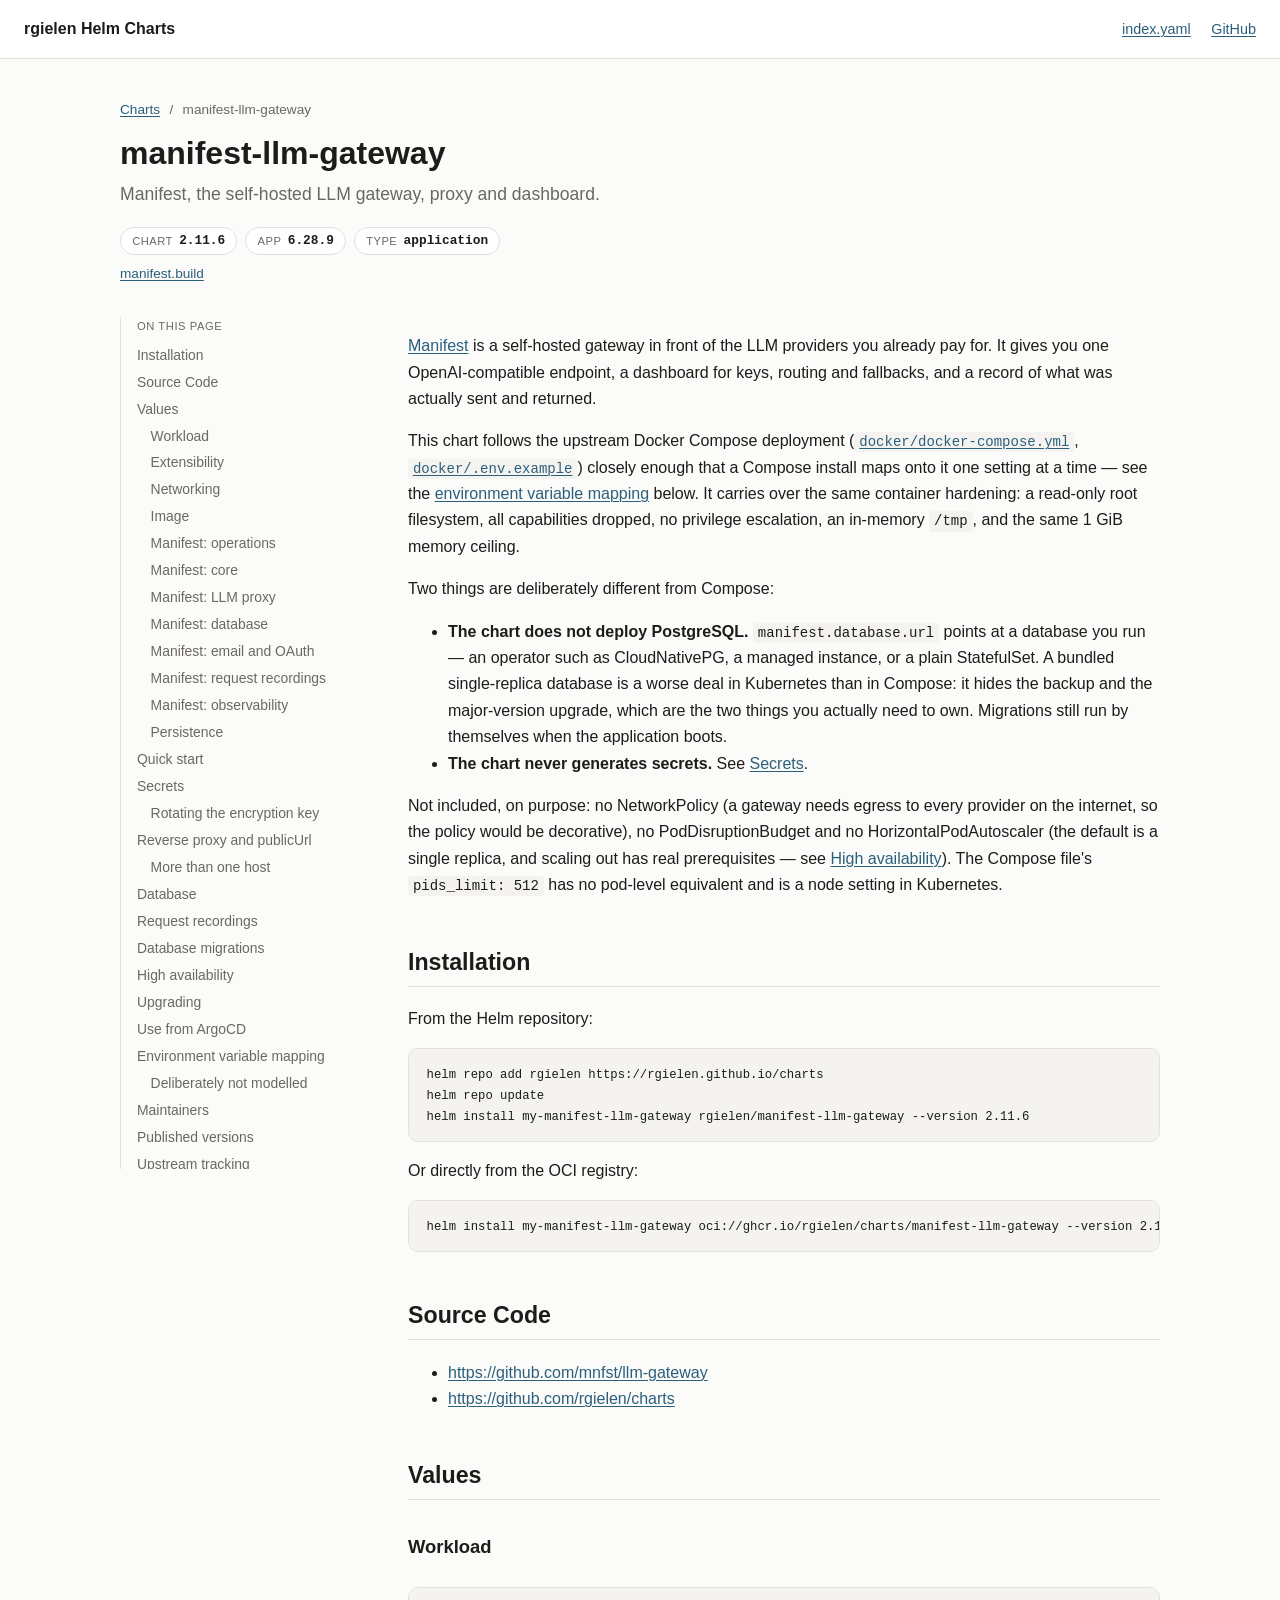
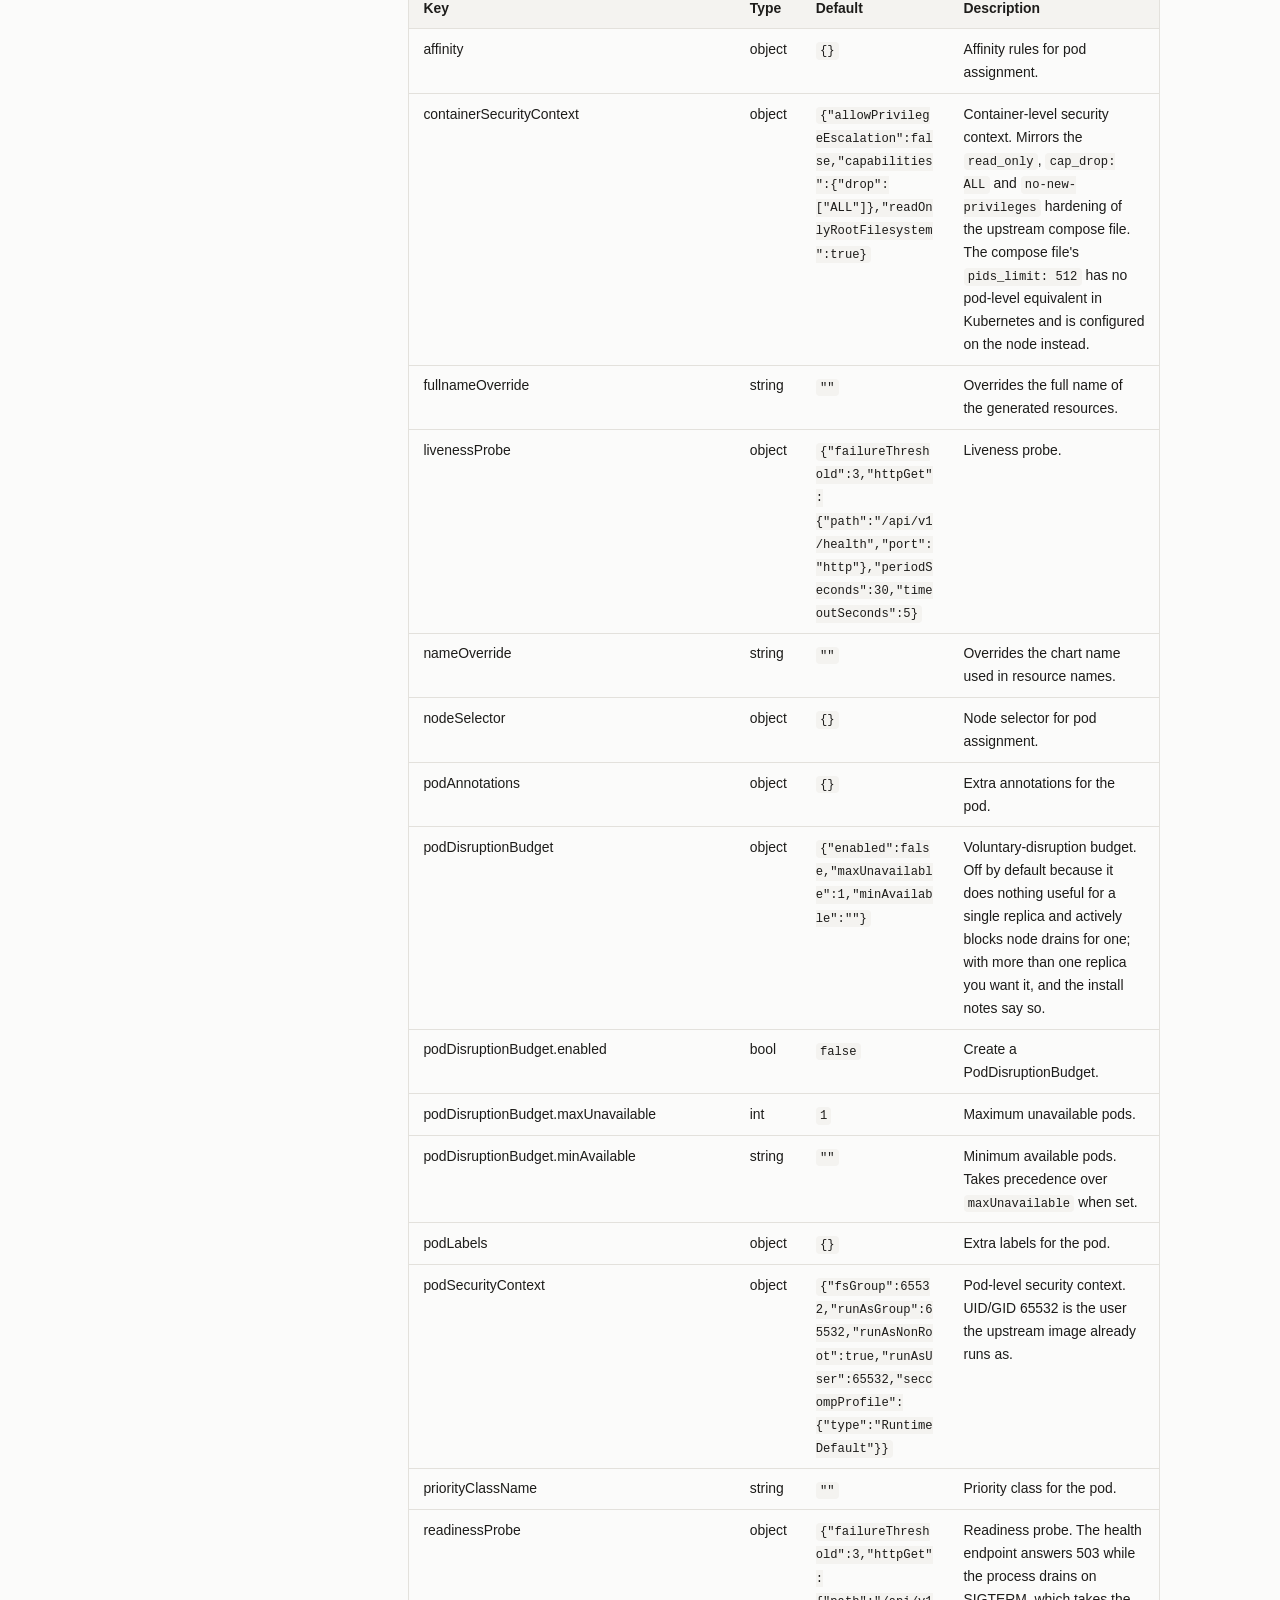
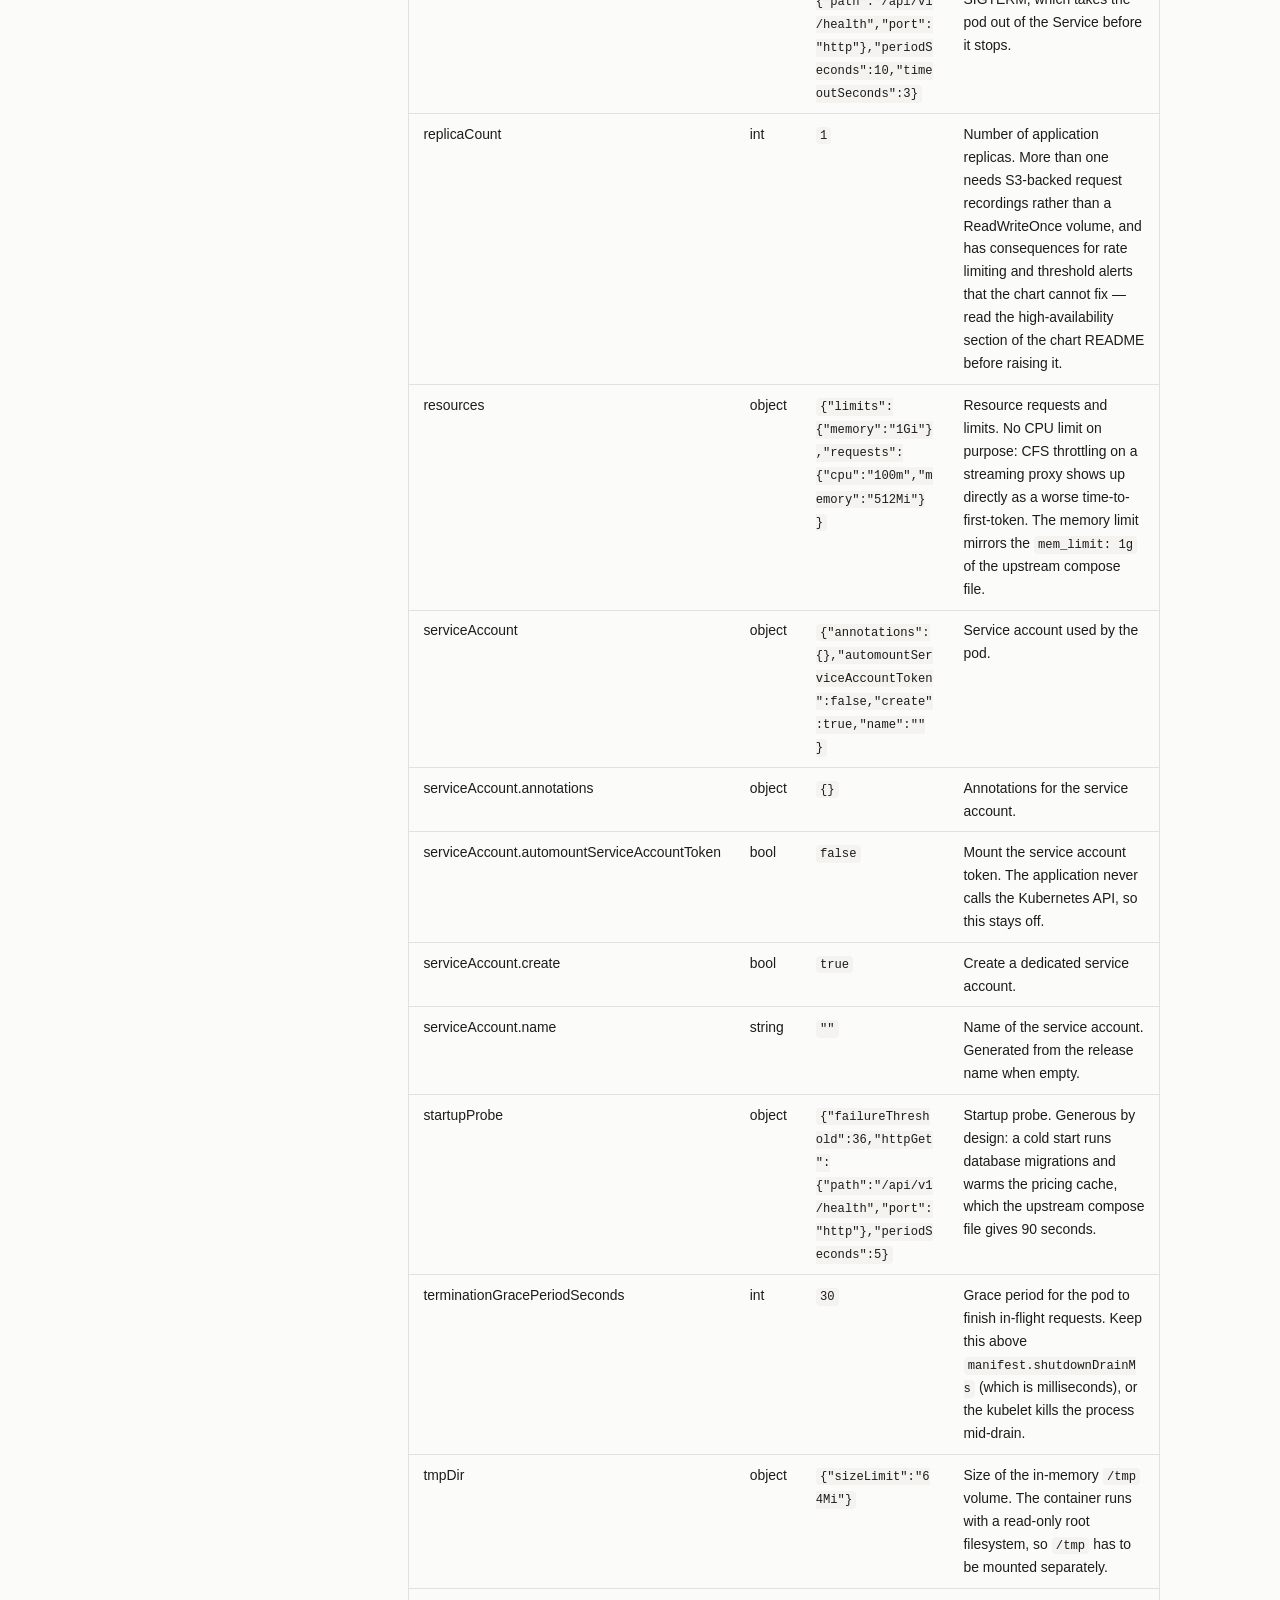
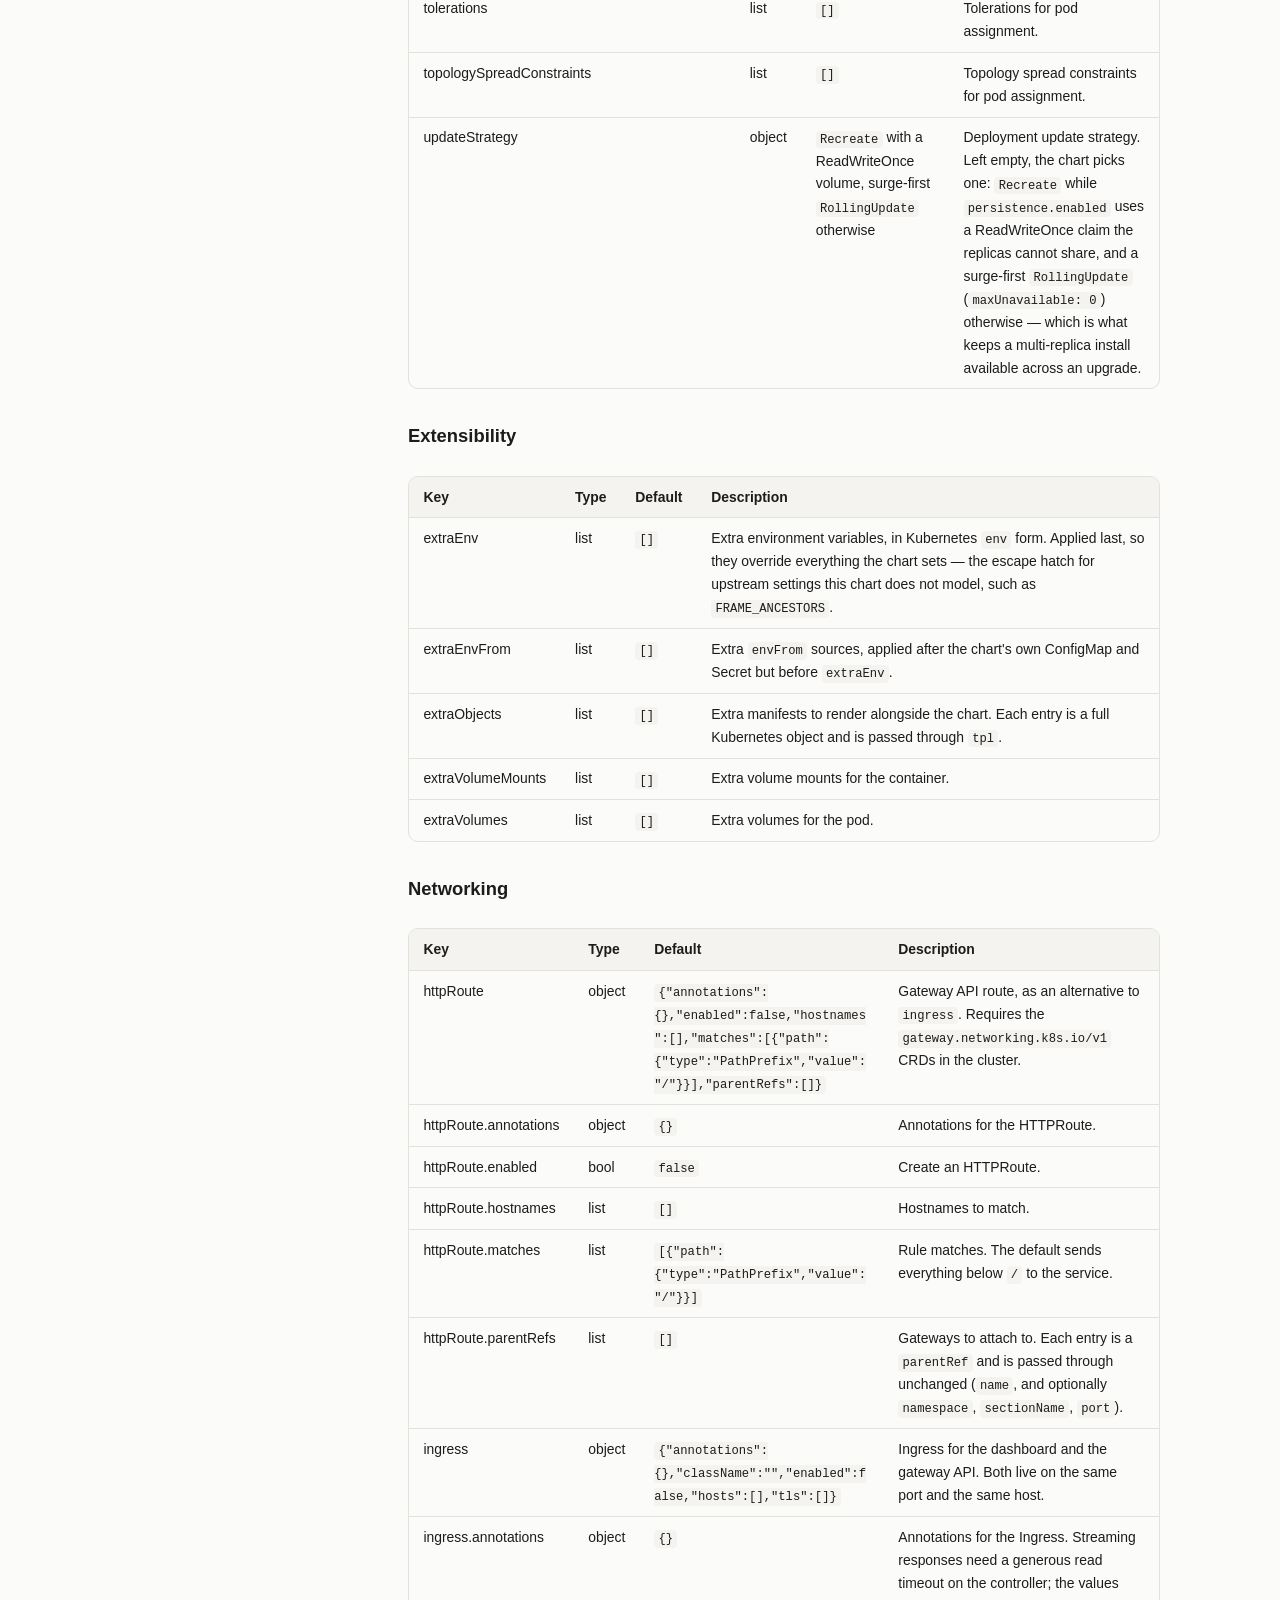
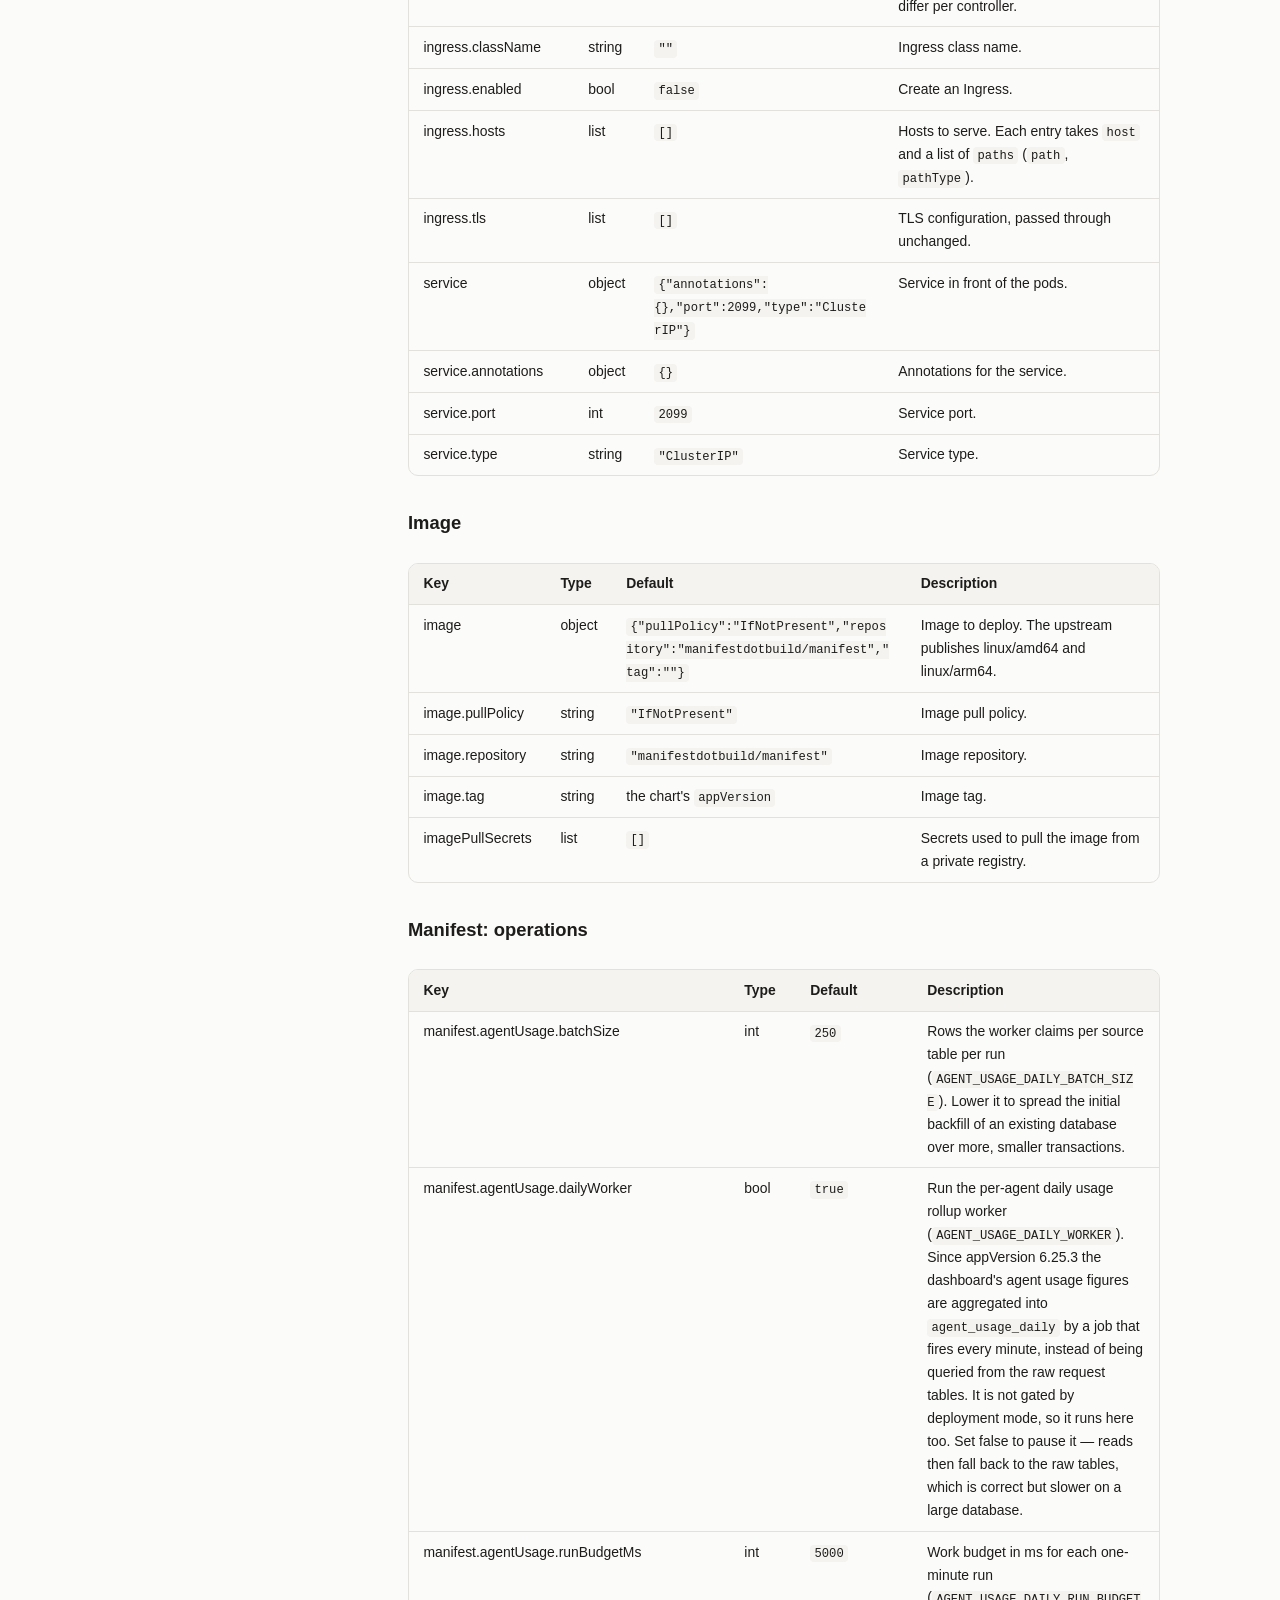
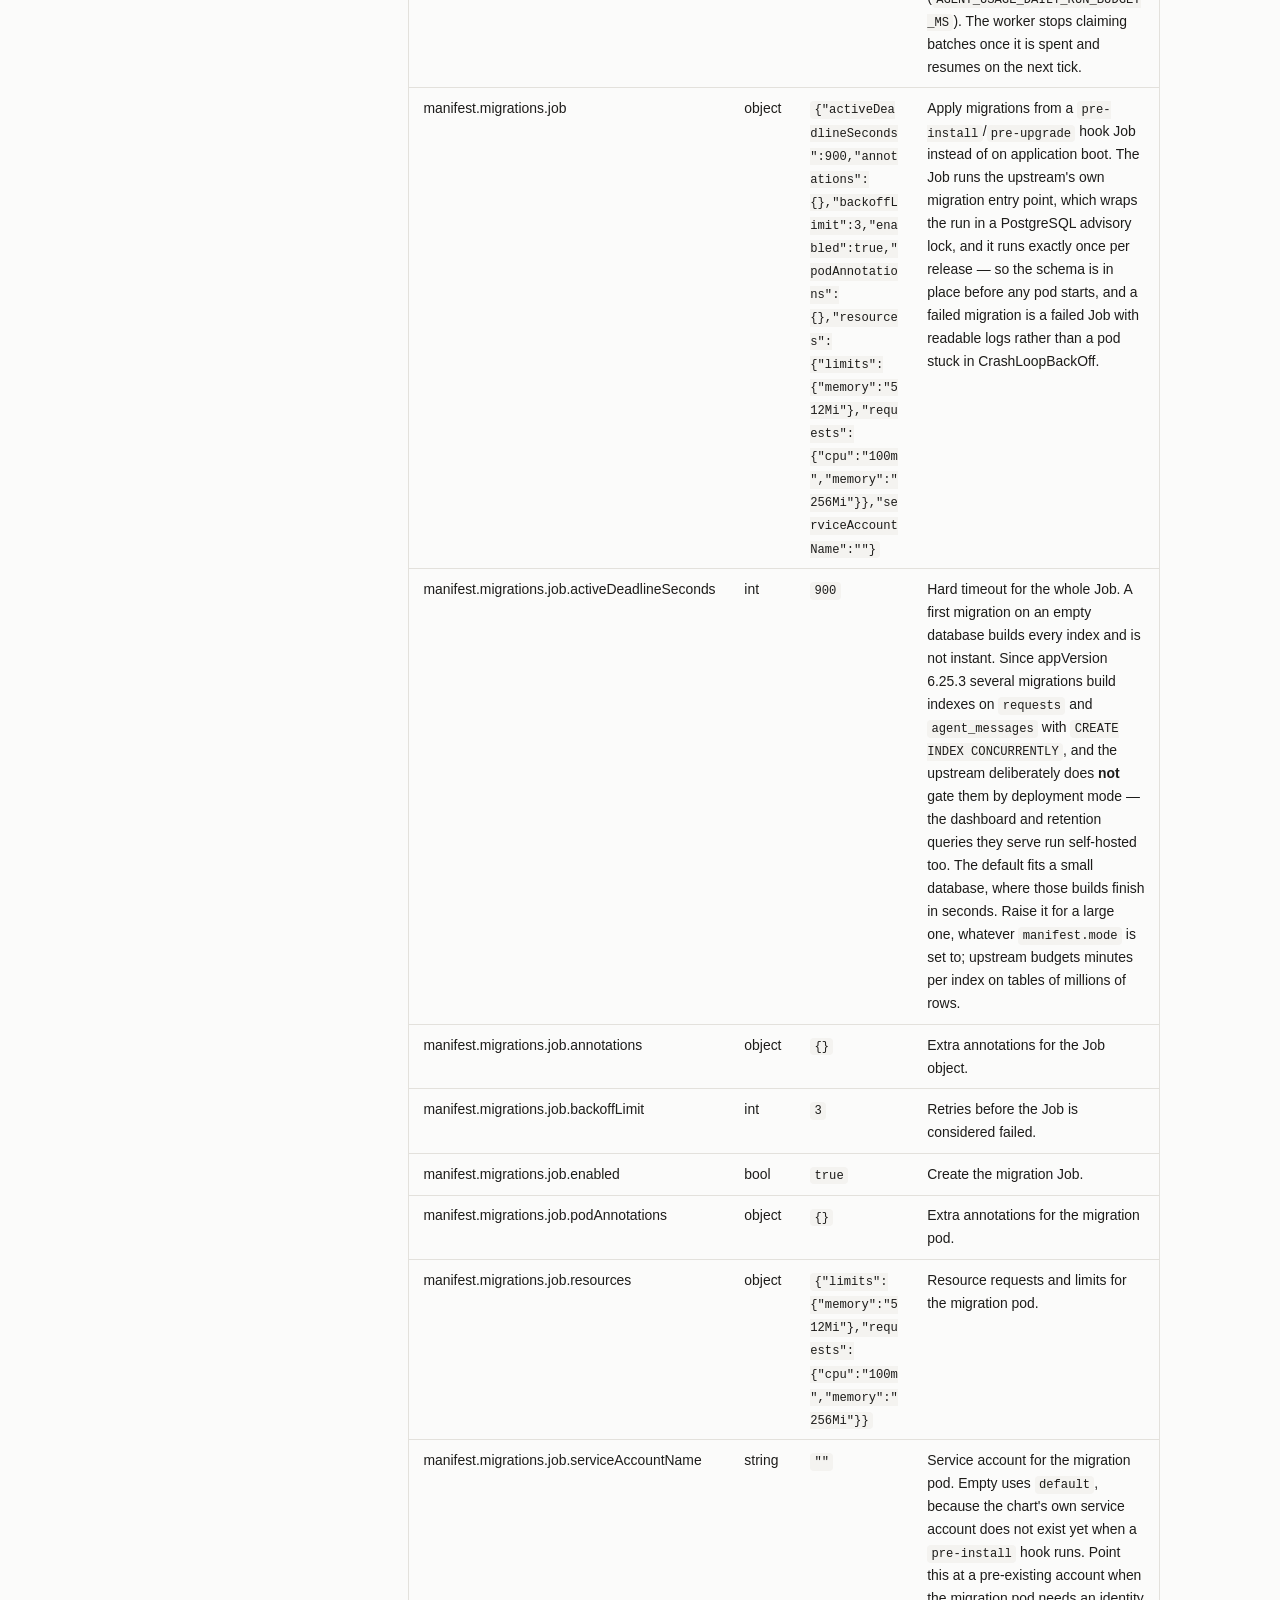
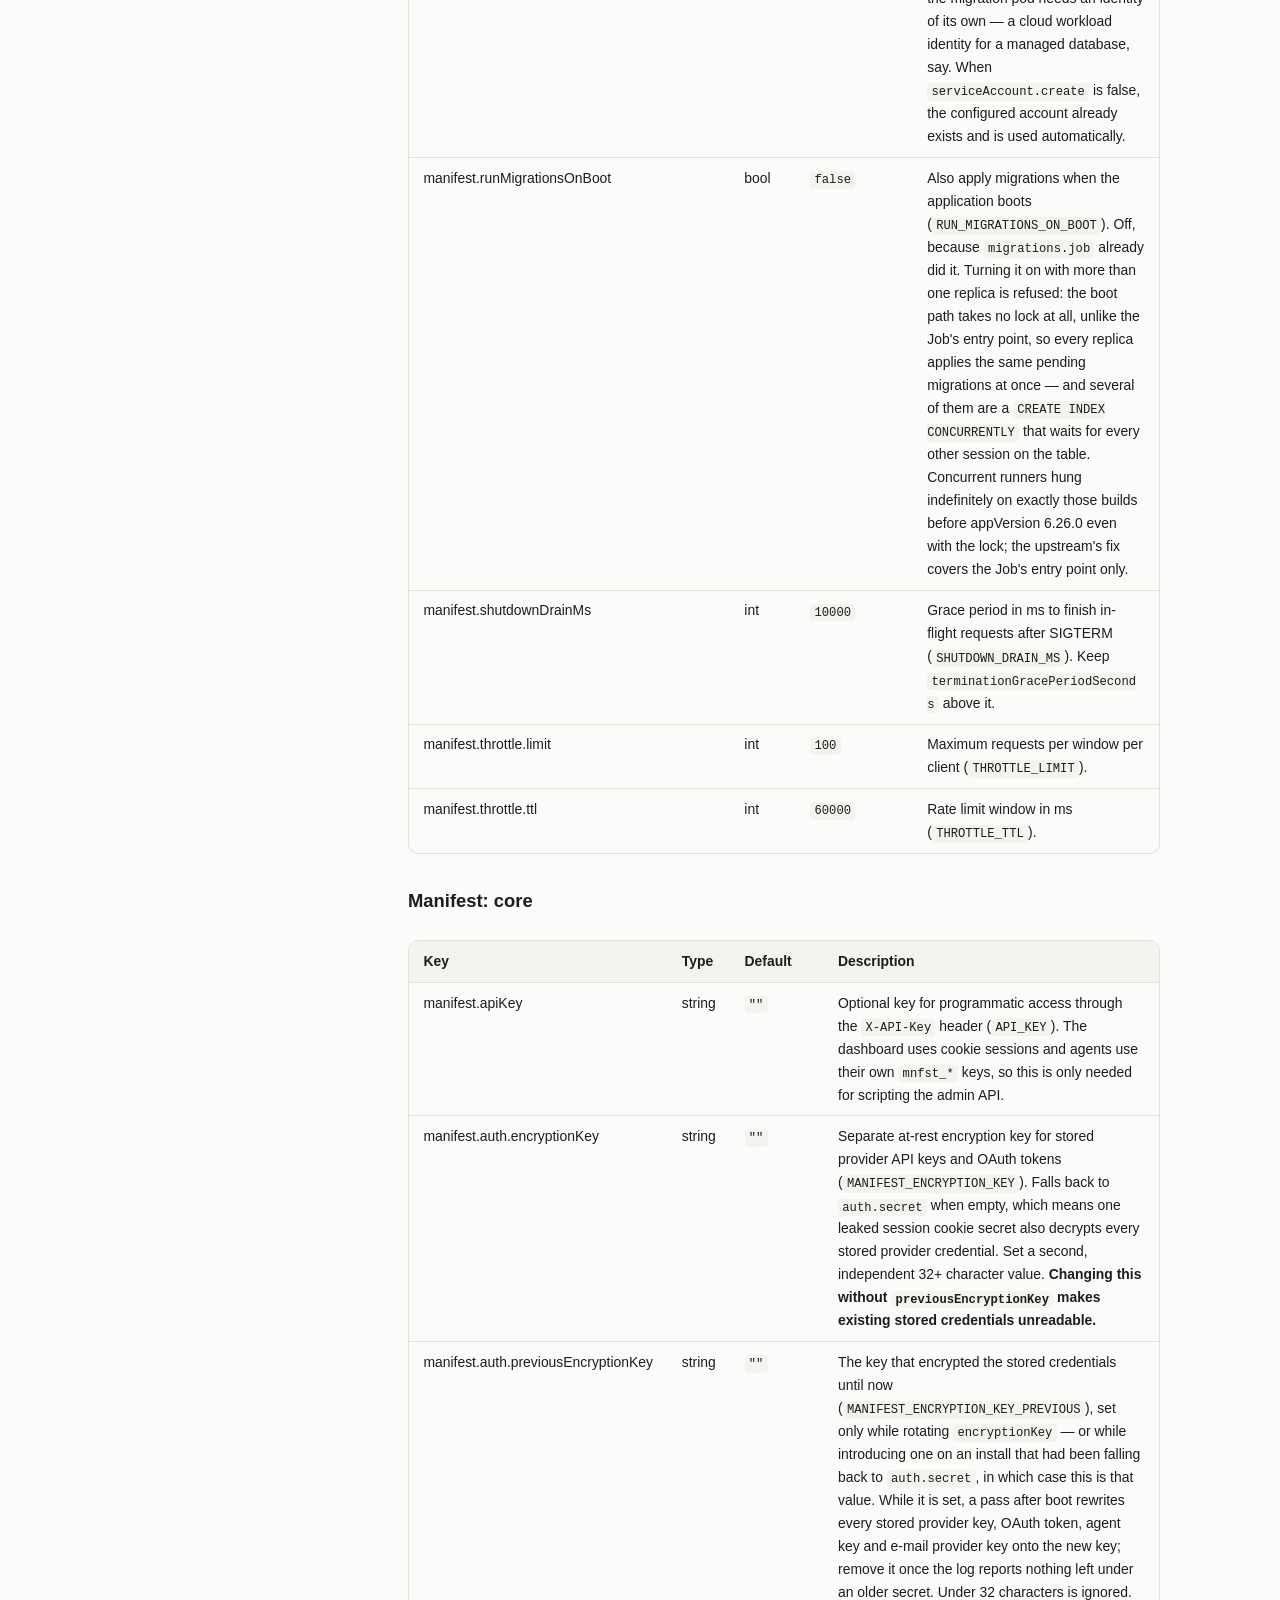
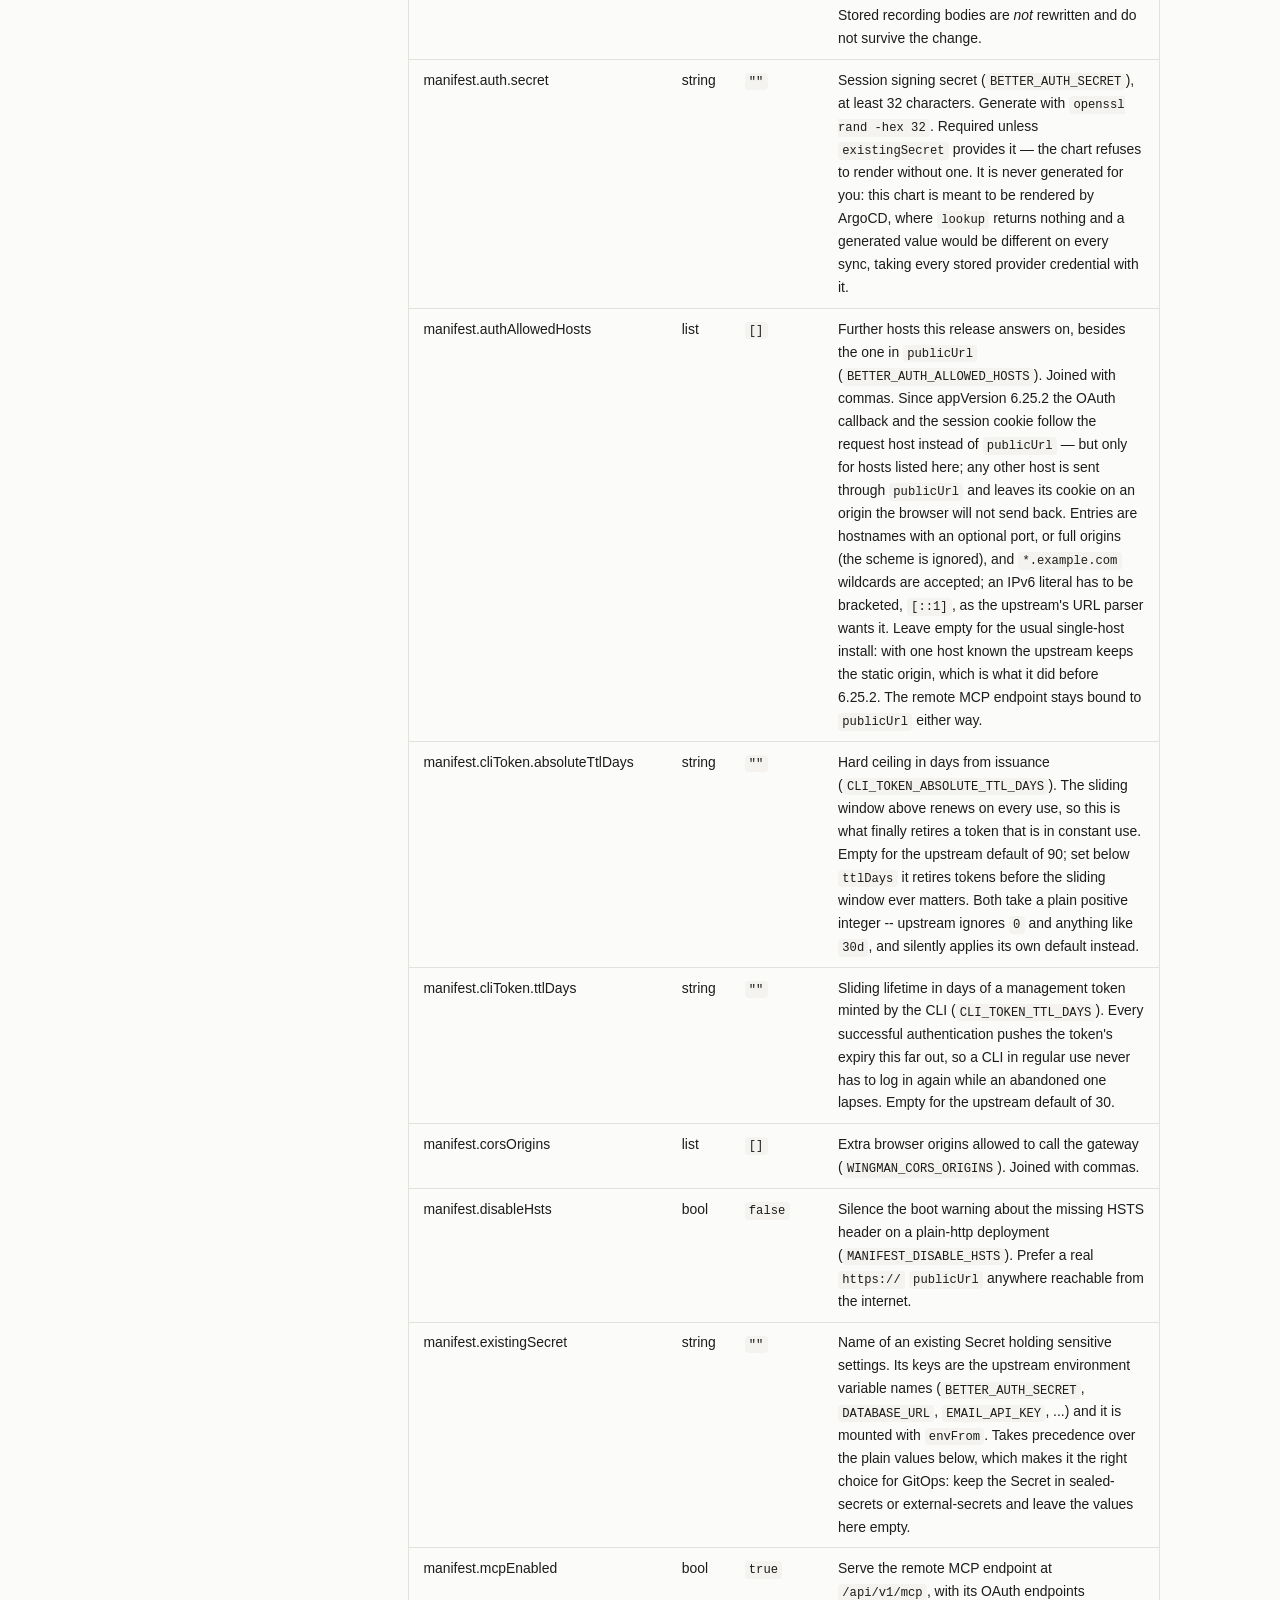
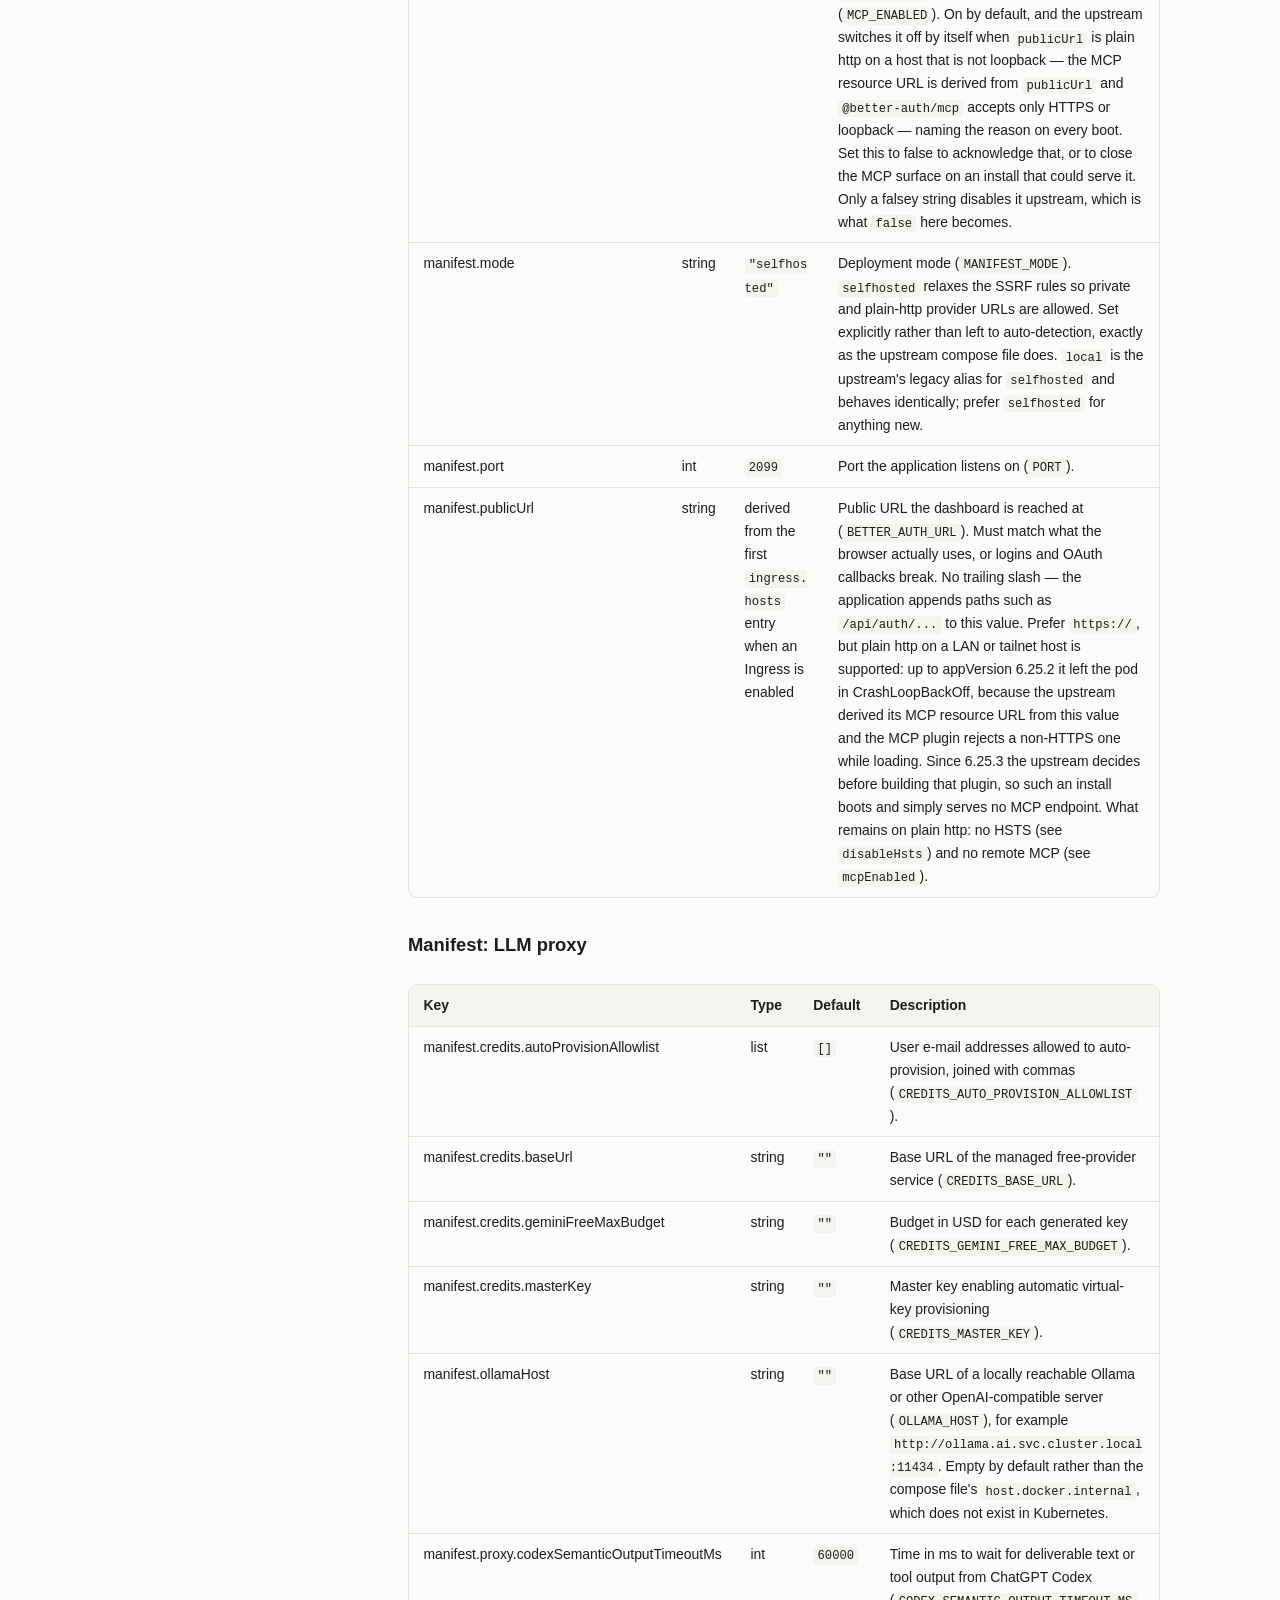
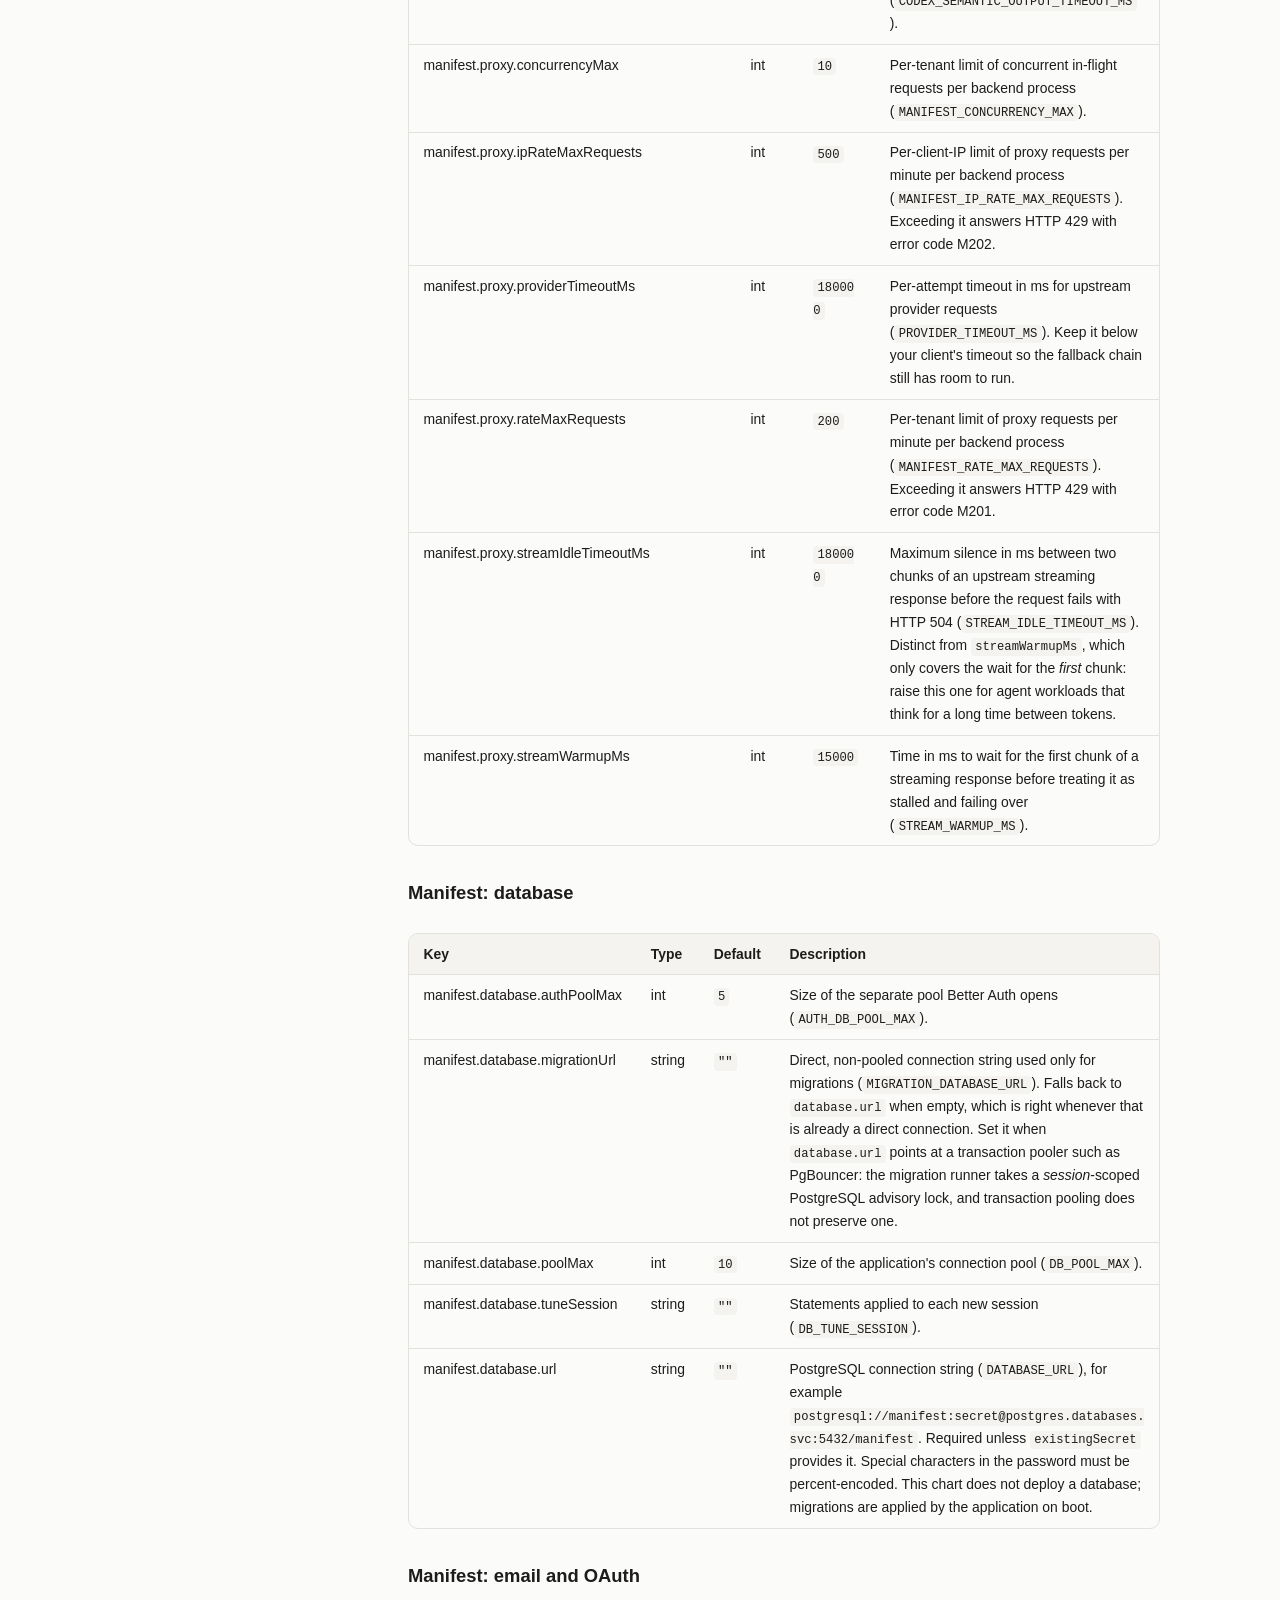
==== commit c0e27724: "docs: render the site for f082969" ====
--- a/manifest-llm-gateway/index.html
+++ b/manifest-llm-gateway/index.html
@@ -22,7 +22,7 @@
 <p class="crumbs"><a href="../">Charts</a> <span>/</span> manifest-llm-gateway</p>
 <h1>manifest-llm-gateway</h1>
 <p class="lede">Manifest, the self-hosted LLM gateway, proxy and dashboard.</p>
-<p class="badges"><span class="badge"><span>Chart</span><b>2.11.5</b></span><span class="badge"><span>App</span><b>6.28.7</b></span><span class="badge"><span>Type</span><b>application</b></span></p>
+<p class="badges"><span class="badge"><span>Chart</span><b>2.11.6</b></span><span class="badge"><span>App</span><b>6.28.9</b></span><span class="badge"><span>Type</span><b>application</b></span></p>
 <p class="page-links"><a href="https://manifest.build">manifest.build</a></p>
 
 <div class="layout">
@@ -57,10 +57,10 @@
 <p>From the Helm repository:</p>
 <pre><code class="language-bash">helm repo add rgielen https://rgielen.github.io/charts
 helm repo update
-helm install my-manifest-llm-gateway rgielen/manifest-llm-gateway --version 2.11.5
+helm install my-manifest-llm-gateway rgielen/manifest-llm-gateway --version 2.11.6
 </code></pre>
 <p>Or directly from the OCI registry:</p>
-<pre><code class="language-bash">helm install my-manifest-llm-gateway oci://ghcr.io/rgielen/charts/manifest-llm-gateway --version 2.11.5
+<pre><code class="language-bash">helm install my-manifest-llm-gateway oci://ghcr.io/rgielen/charts/manifest-llm-gateway --version 2.11.6
 </code></pre>
 <h2 id="source-code">Source Code<a class="anchor" href="#source-code" title="Permanent link">#</a></h2>
 <ul>
@@ -1298,7 +1298,7 @@
   source:
     repoURL: https://rgielen.github.io/charts
     chart: manifest-llm-gateway
-    targetRevision: 2.11.5
+    targetRevision: 2.11.6
     helm:
       valuesObject:
         manifest:
@@ -1639,6 +1639,13 @@
 </thead>
 <tbody>
 <tr>
+<td><a href="https://github.com/rgielen/charts/releases/tag/manifest-llm-gateway-2.11.6"><code>2.11.6</code></a></td>
+<td><code>6.28.9</code></td>
+<td>2026-10-17</td>
+<td><a href="https://github.com/rgielen/charts/releases/download/manifest-llm-gateway-2.11.6/manifest-llm-gateway-2.11.6.tgz"><code>.tgz</code></a></td>
+<td><code>b5163f9eca72455a90f…</code></td>
+</tr>
+<tr>
 <td><a href="https://github.com/rgielen/charts/releases/tag/manifest-llm-gateway-2.11.5"><code>2.11.5</code></a></td>
 <td><code>6.28.7</code></td>
 <td>2026-10-15</td>
@@ -1873,7 +1880,7 @@
 </tr>
 <tr>
 <td>Release notes</td>
-<td><a href="https://github.com/mnfst/llm-gateway/releases/tag/manifest@6.28.7">manifest@6.28.7</a> — not every image tag has one</td>
+<td><a href="https://github.com/mnfst/llm-gateway/releases/tag/manifest@6.28.9">manifest@6.28.9</a> — not every image tag has one</td>
 </tr>
 <tr>
 <td>Watched files</td>
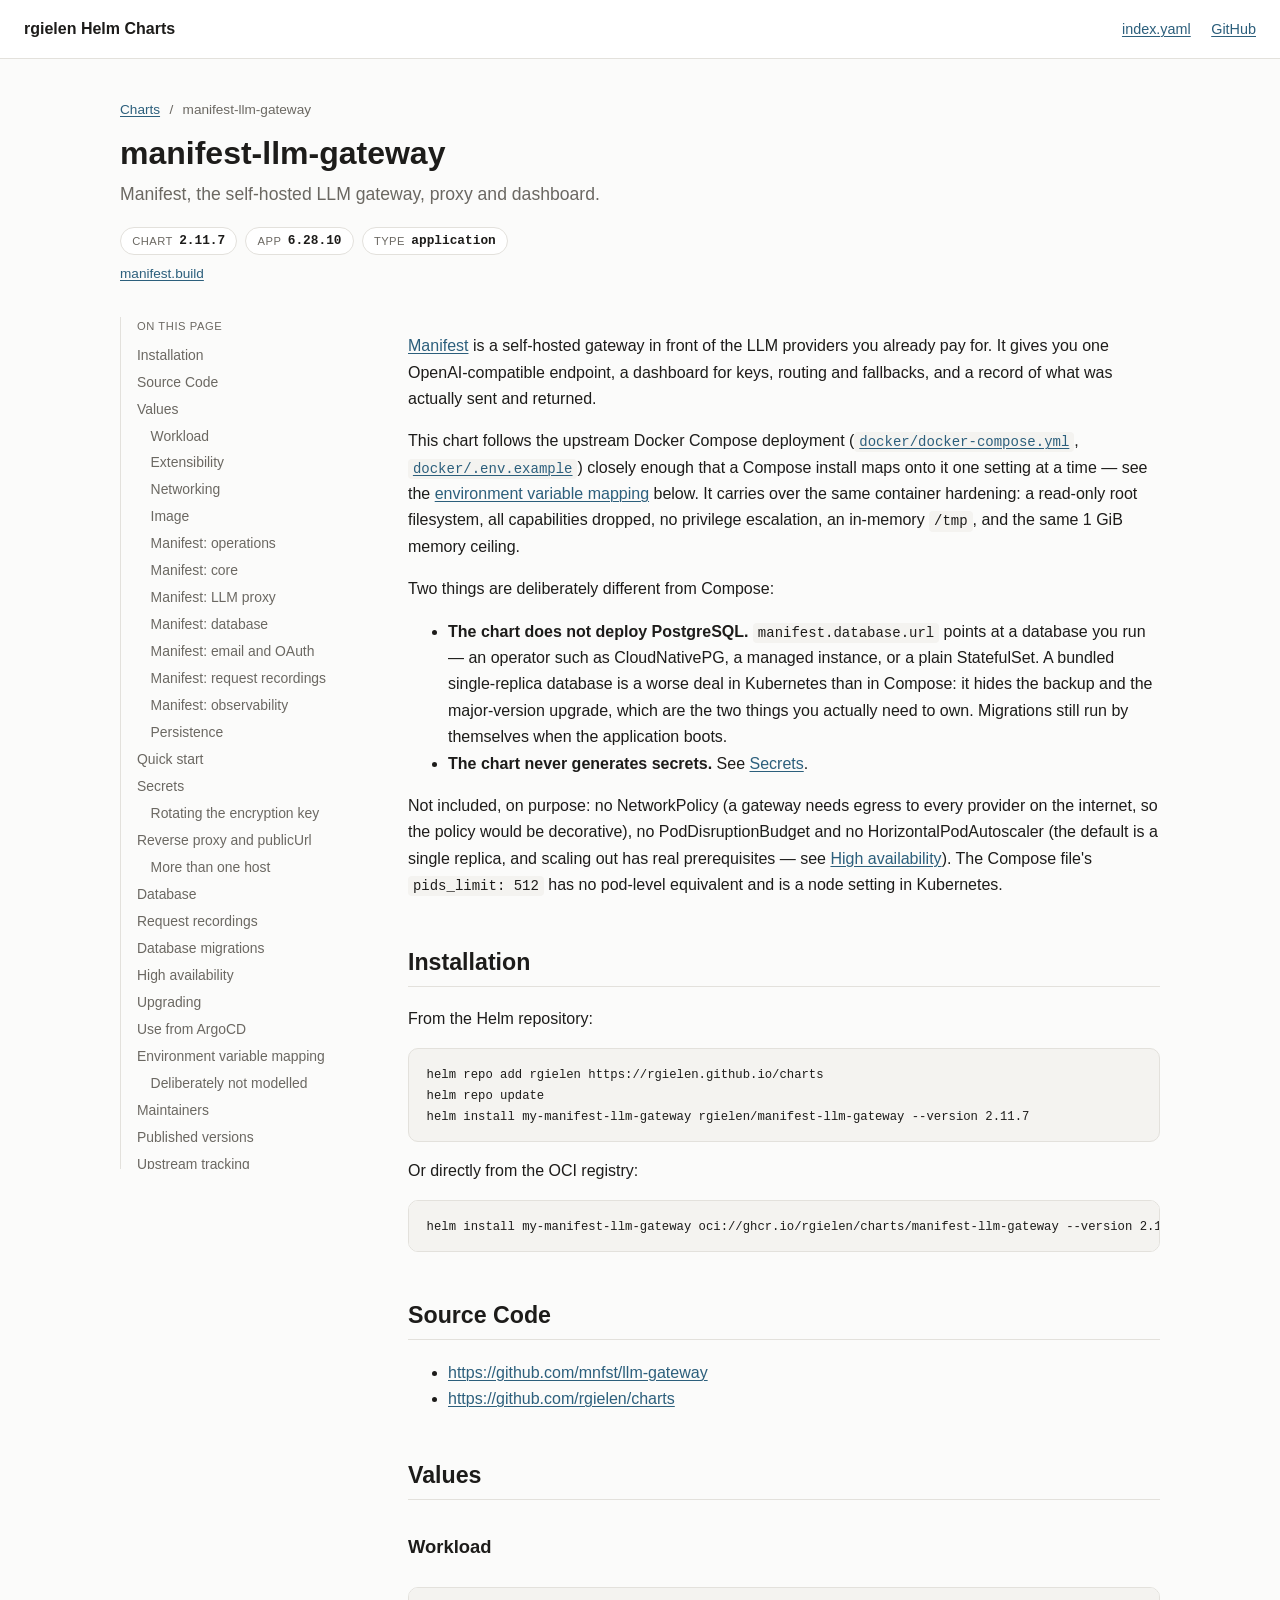
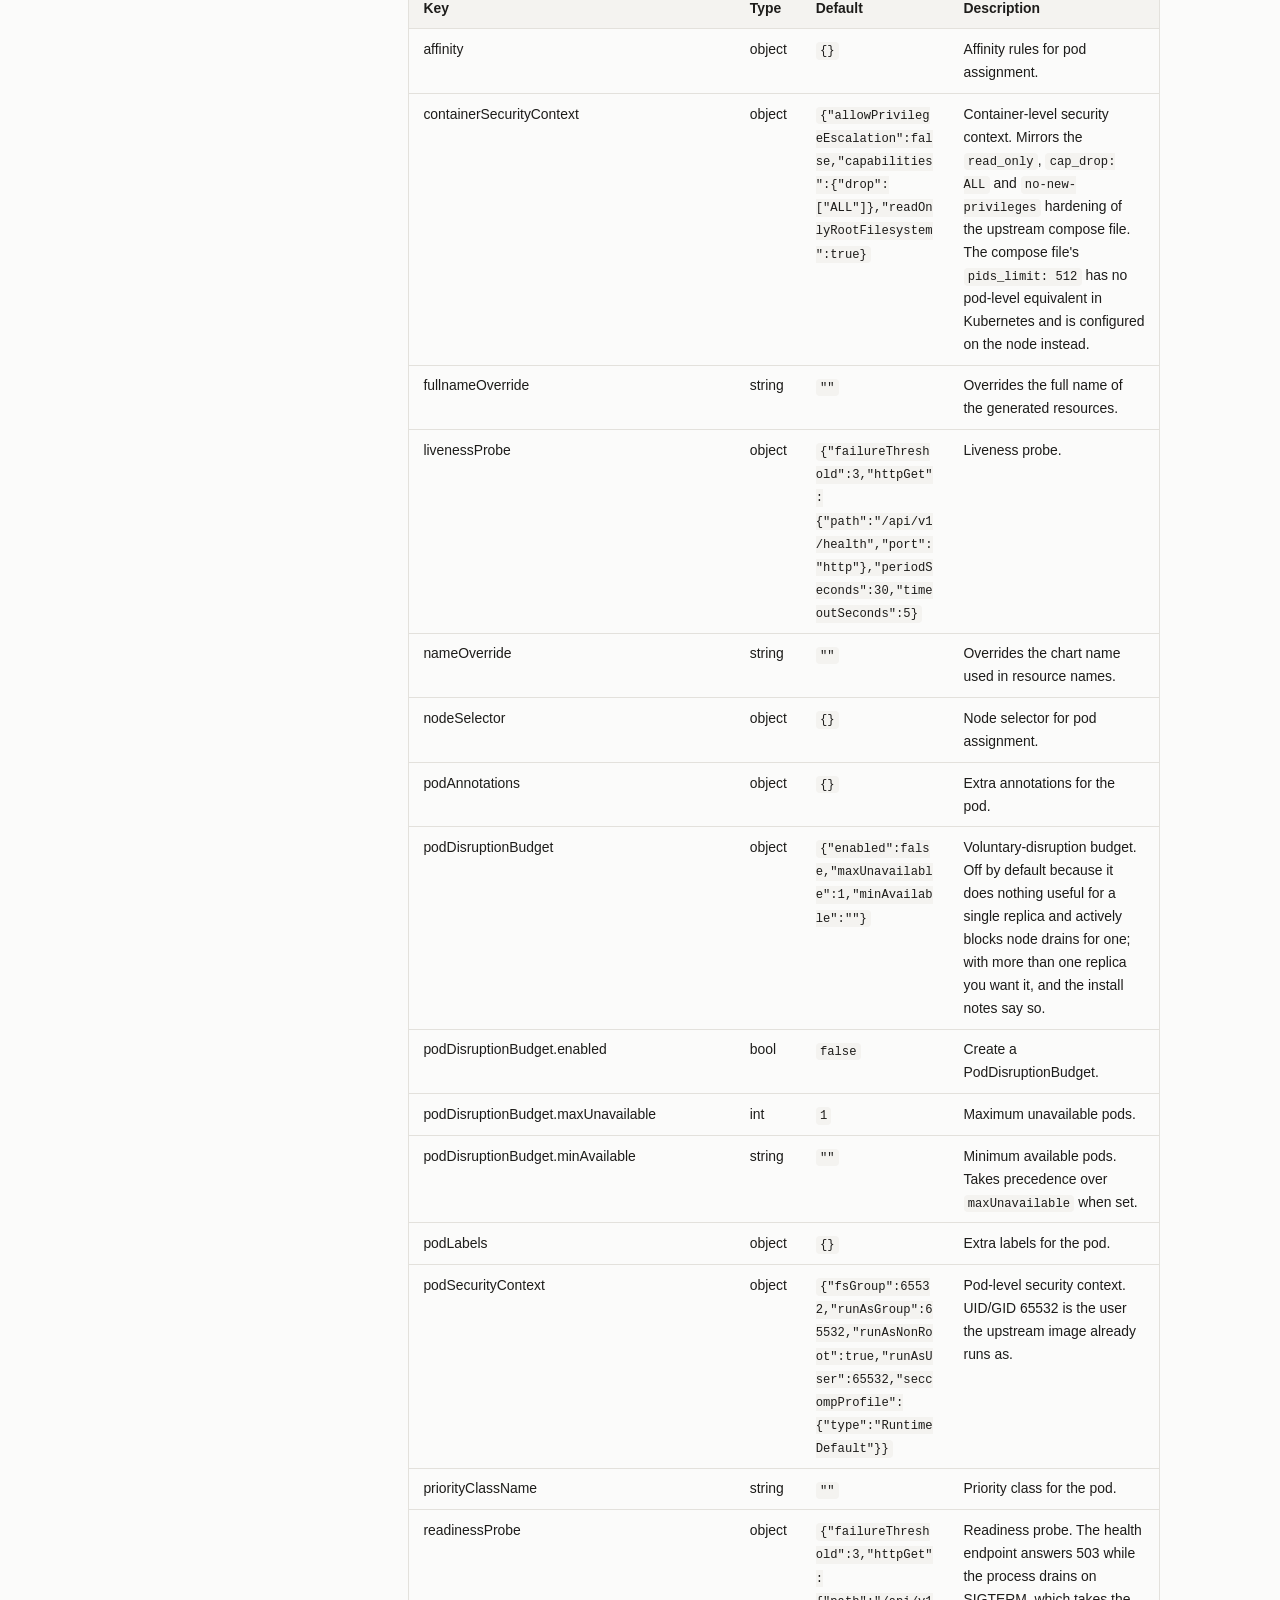
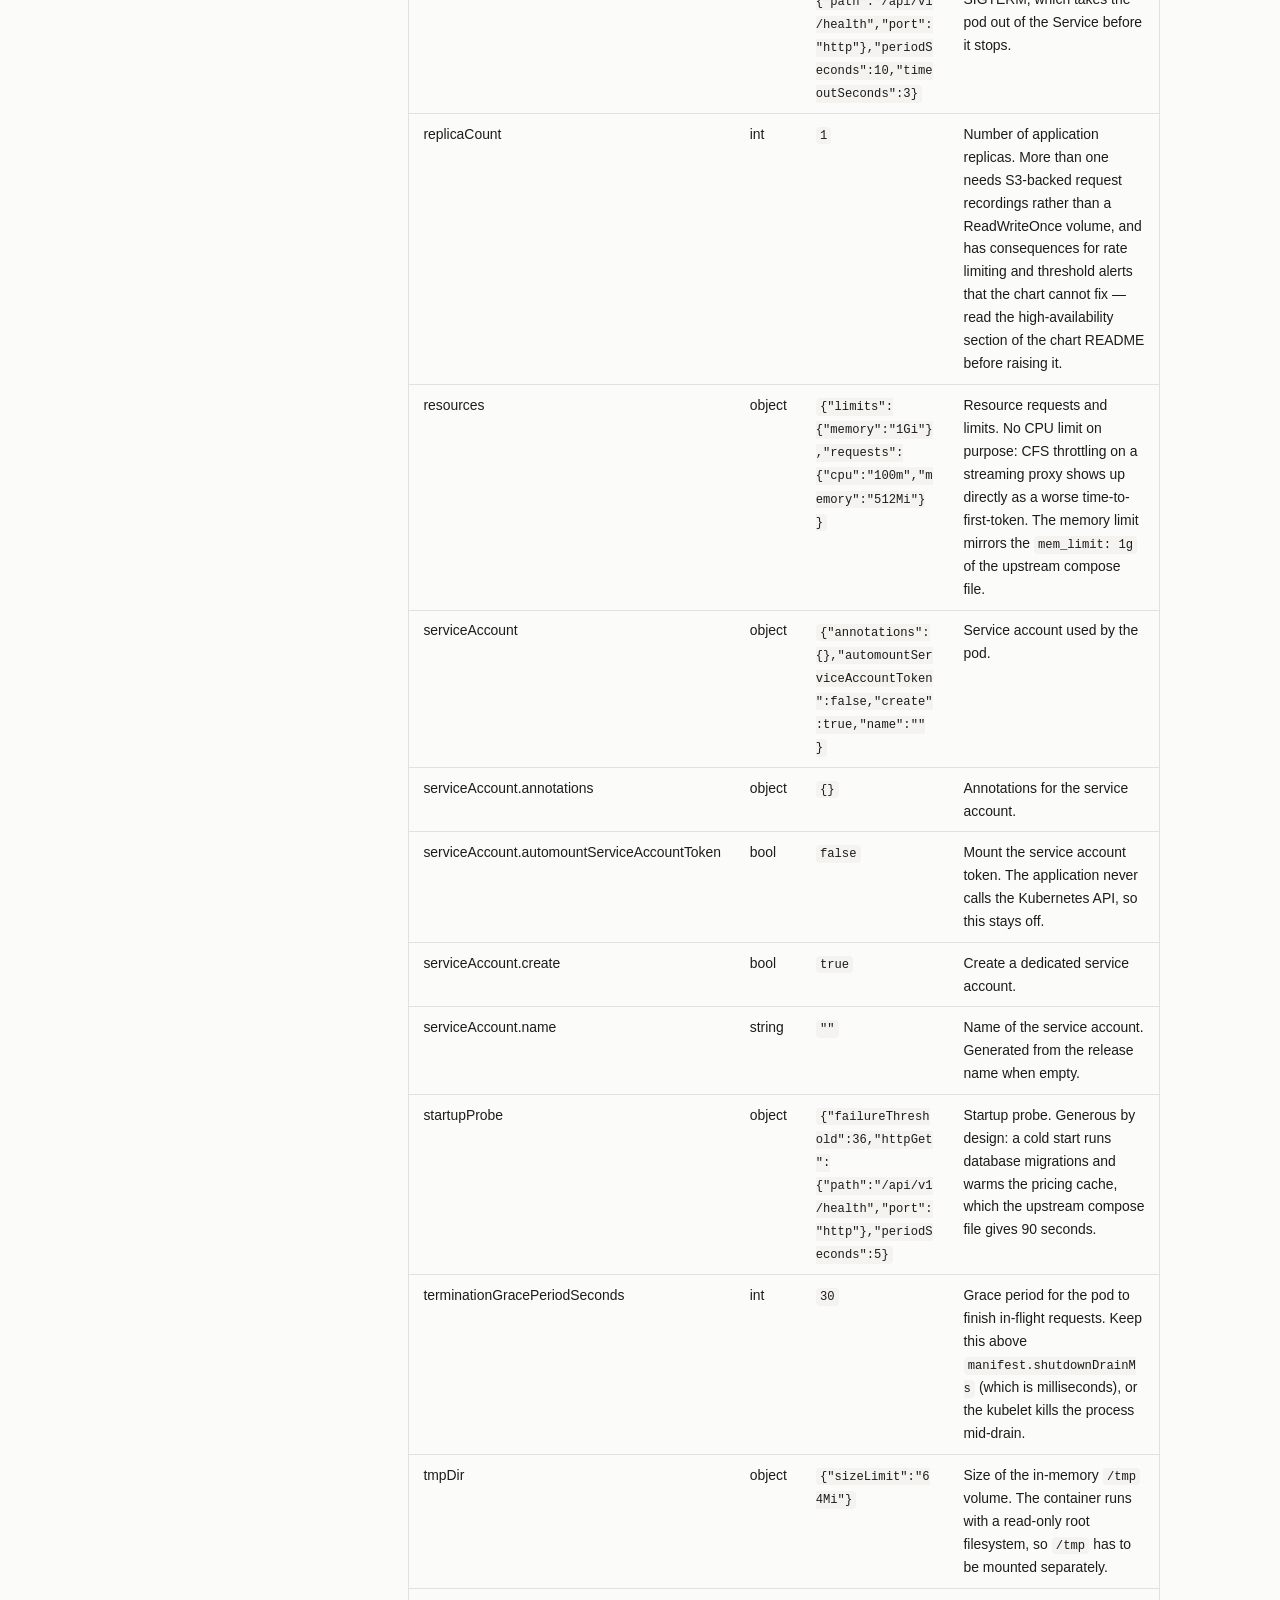
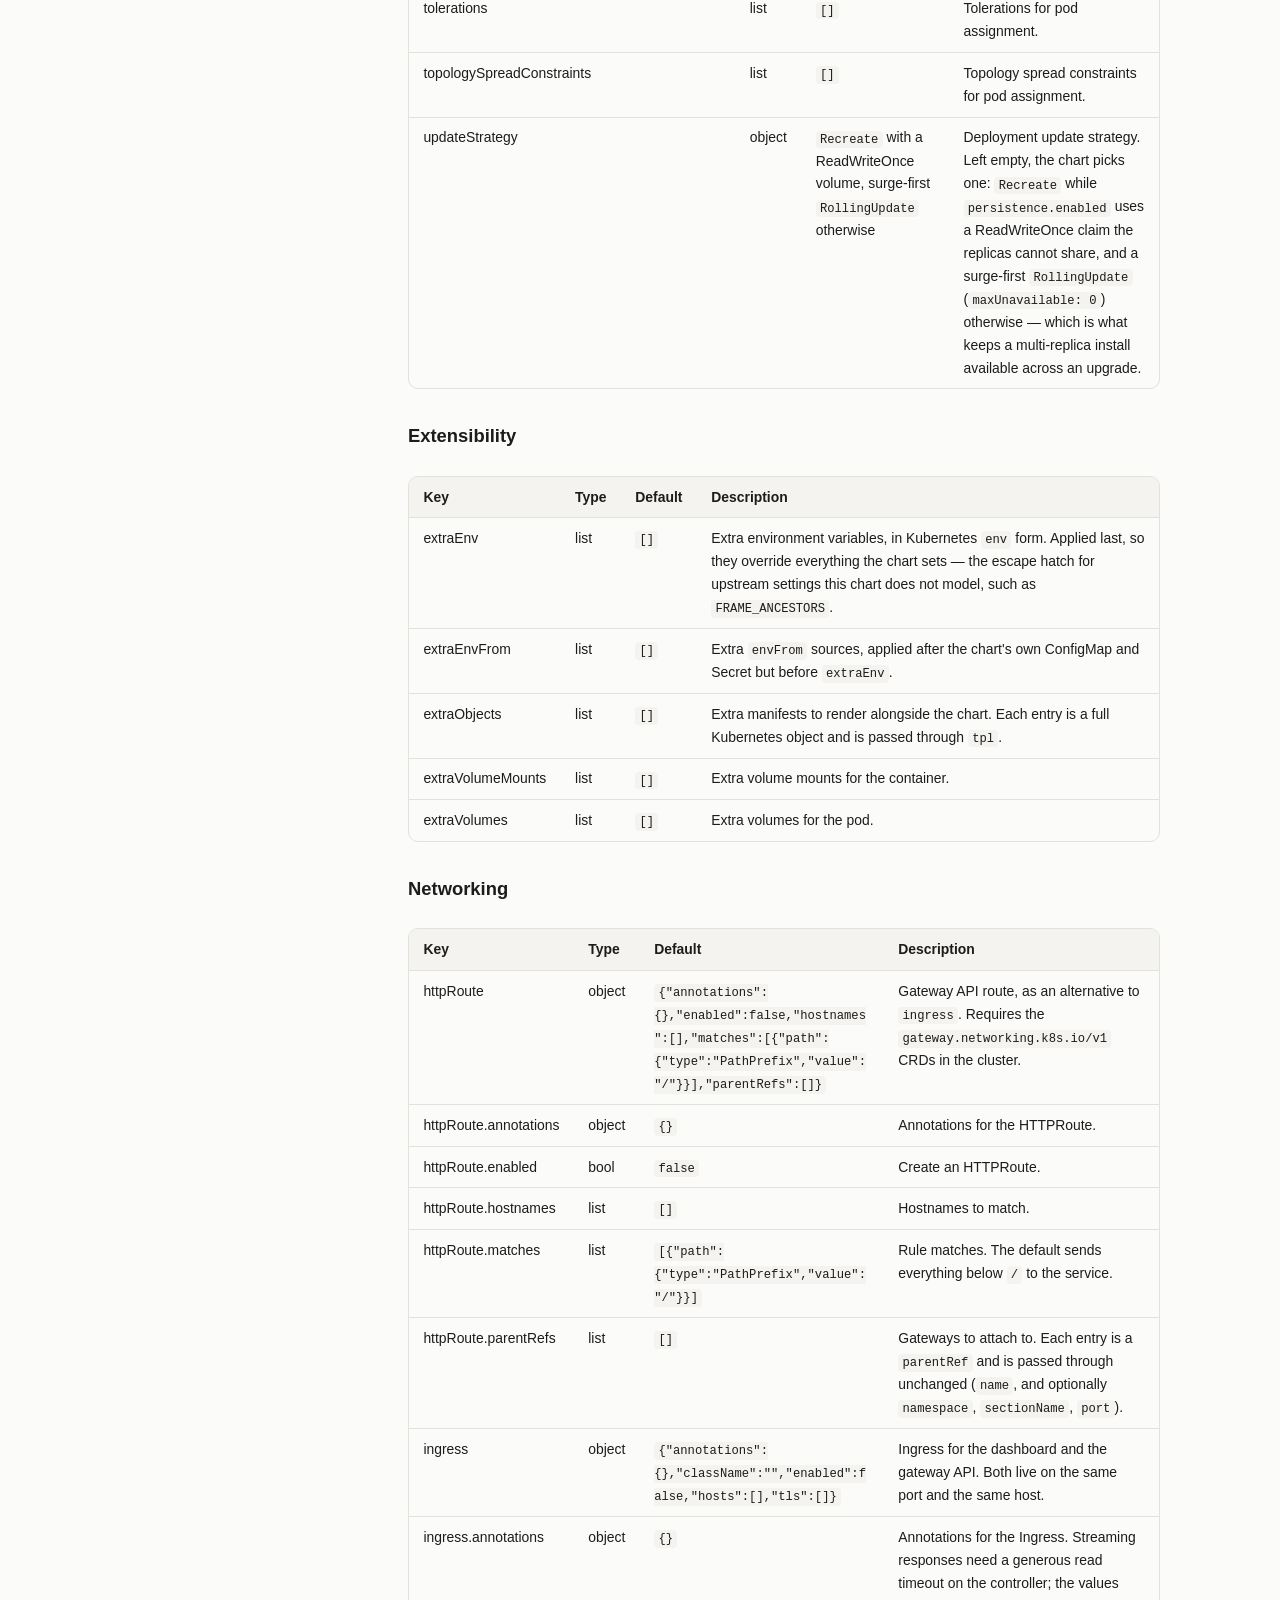
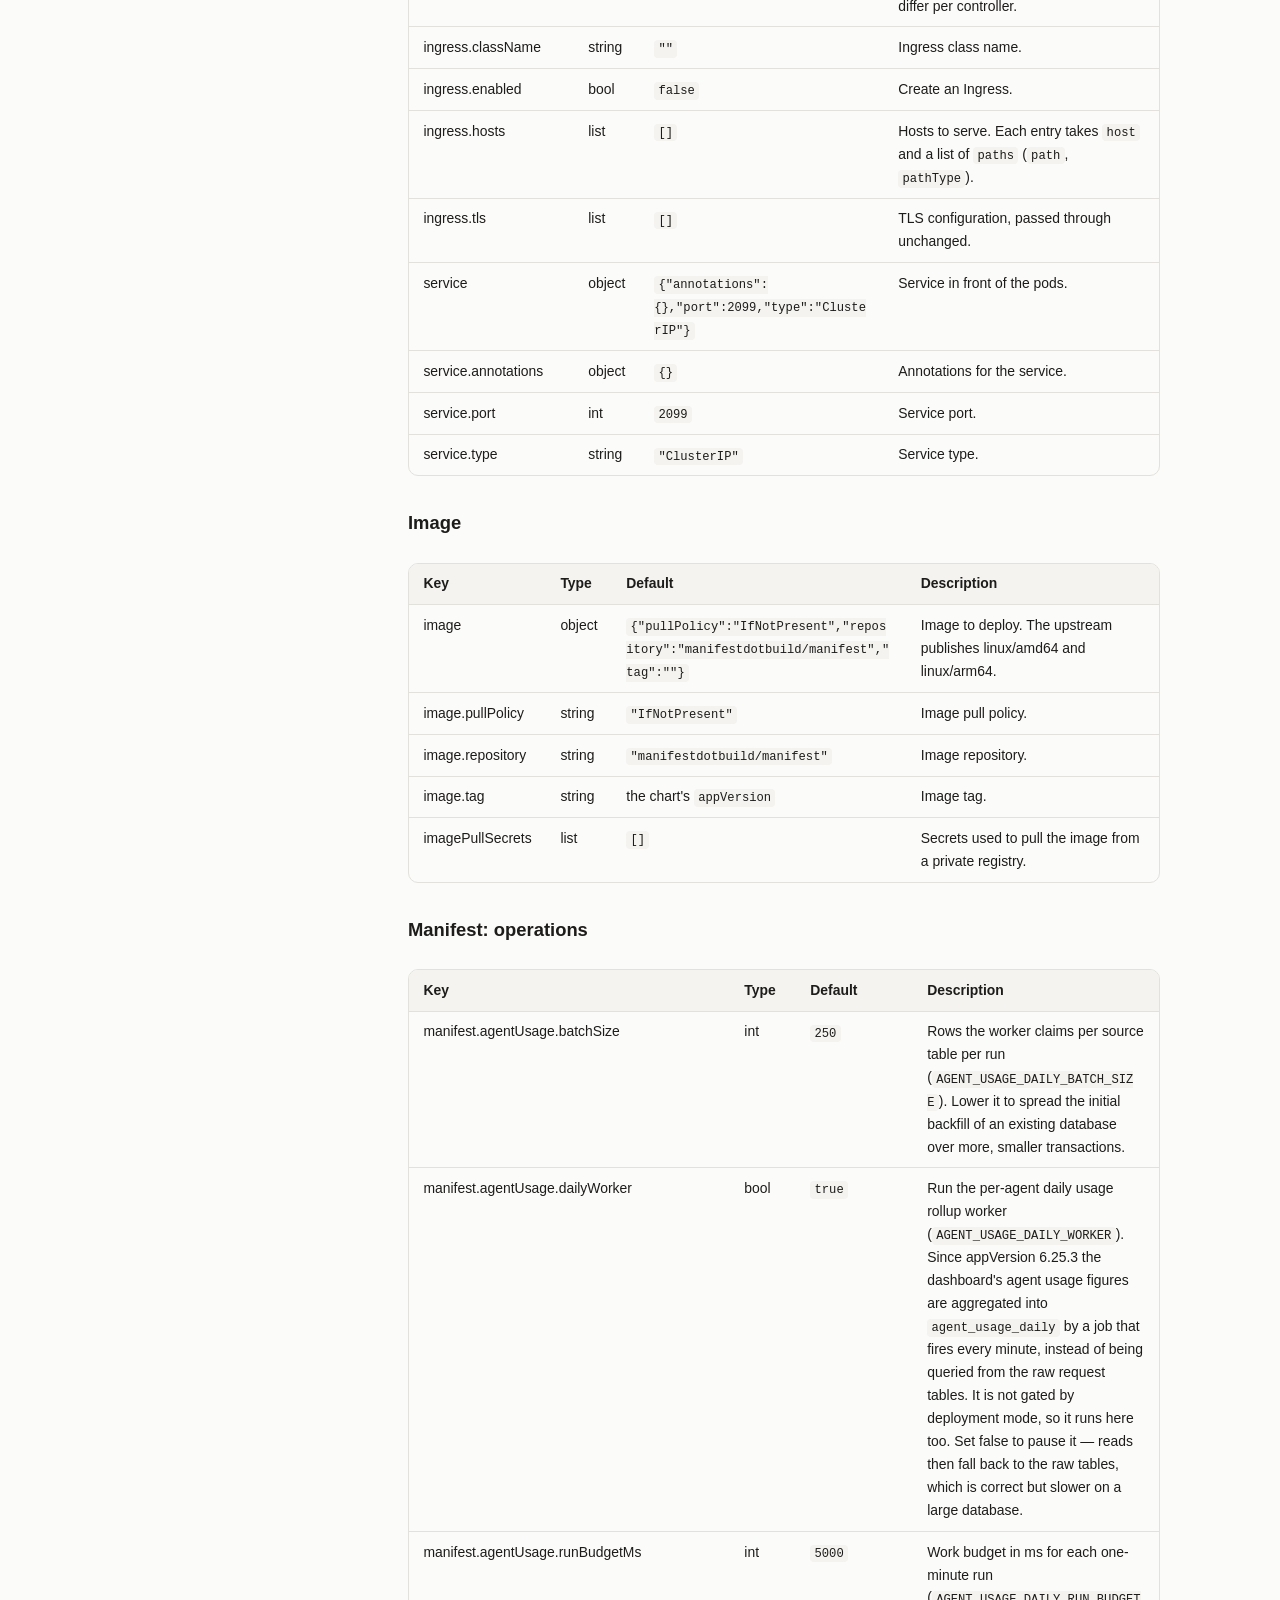
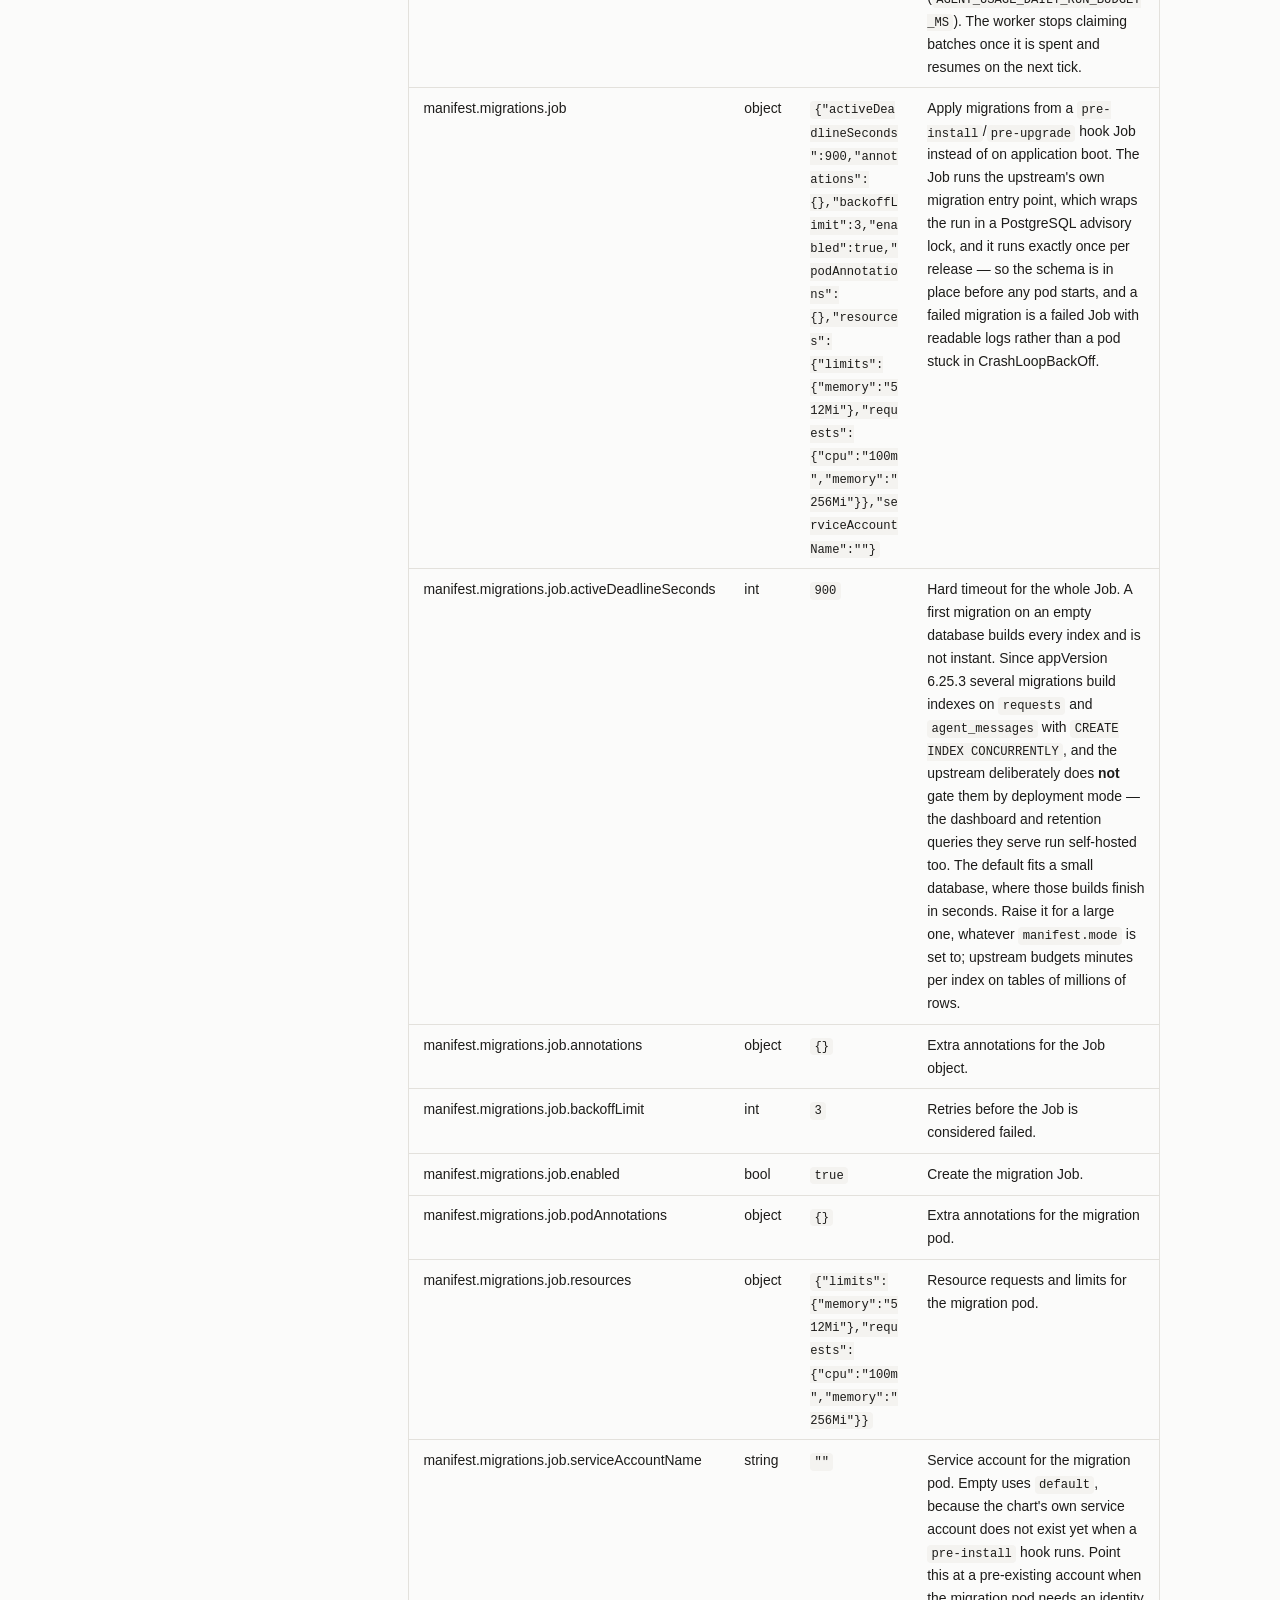
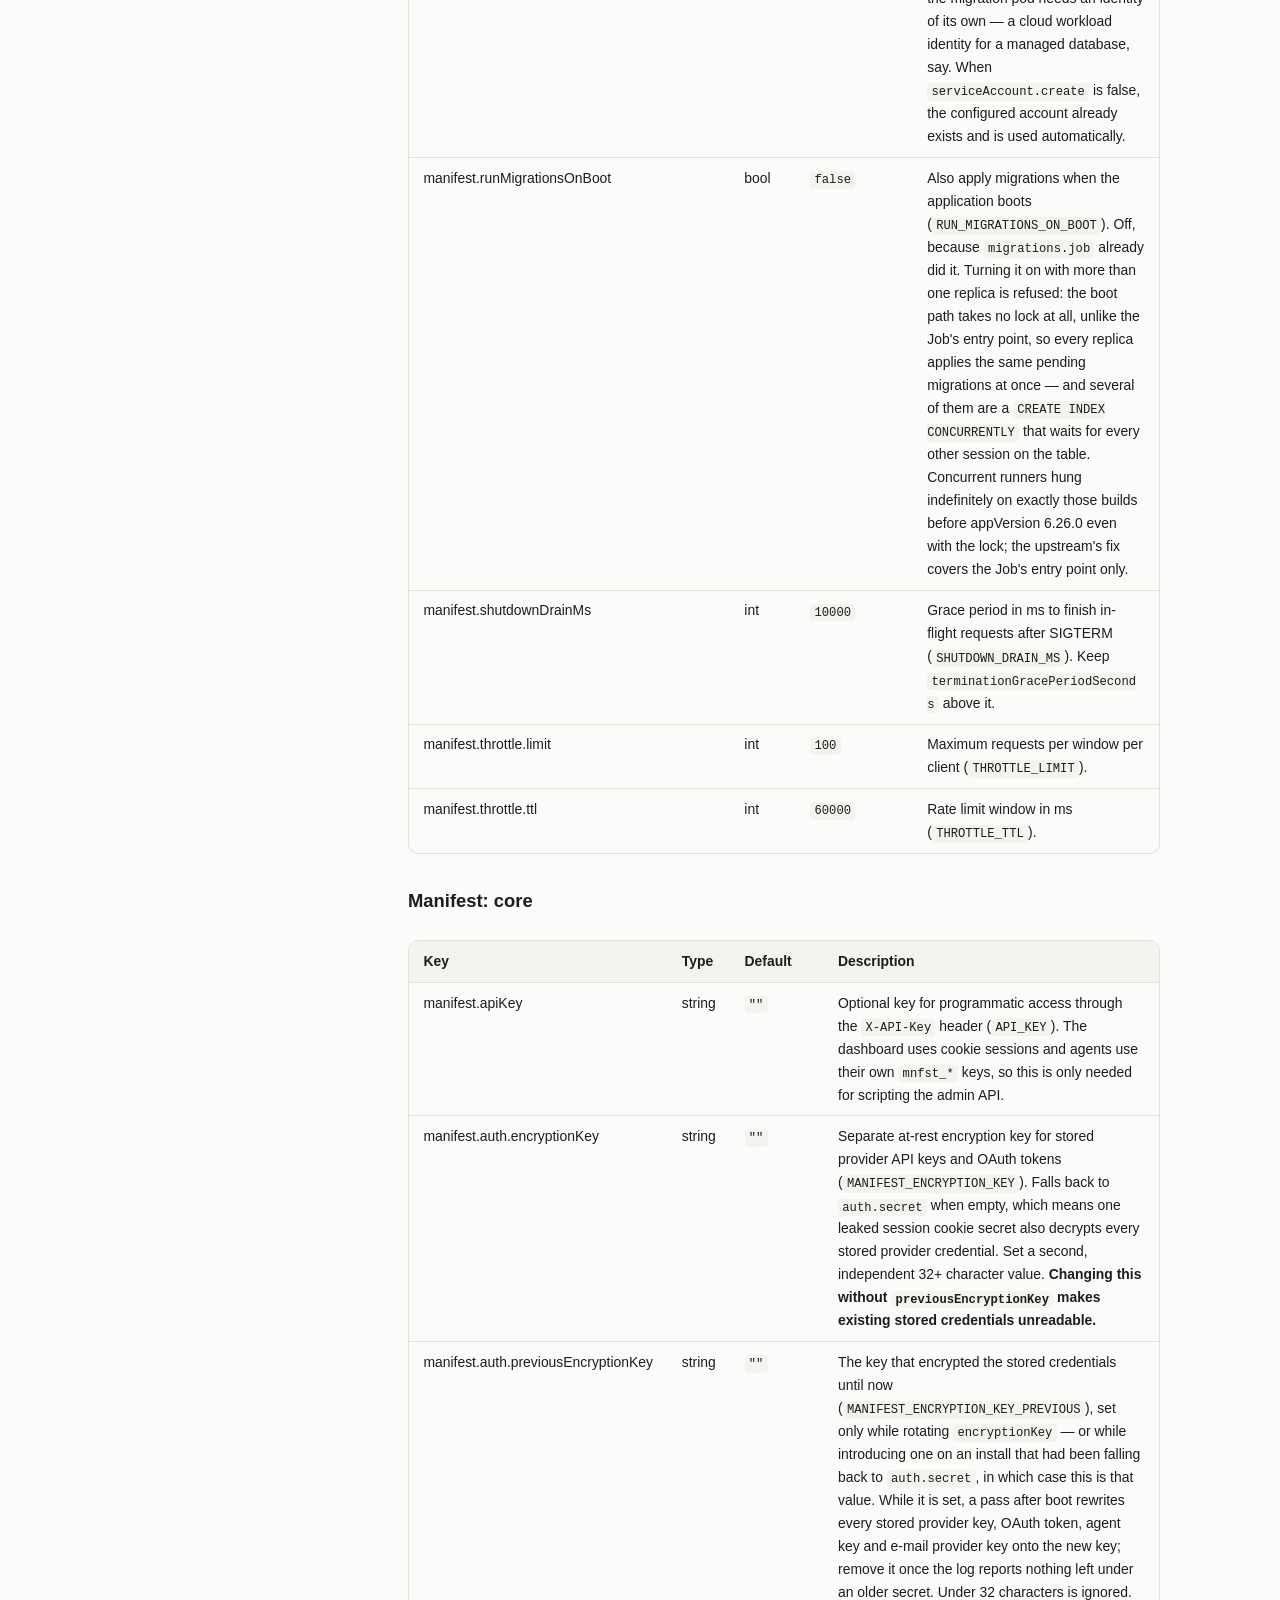
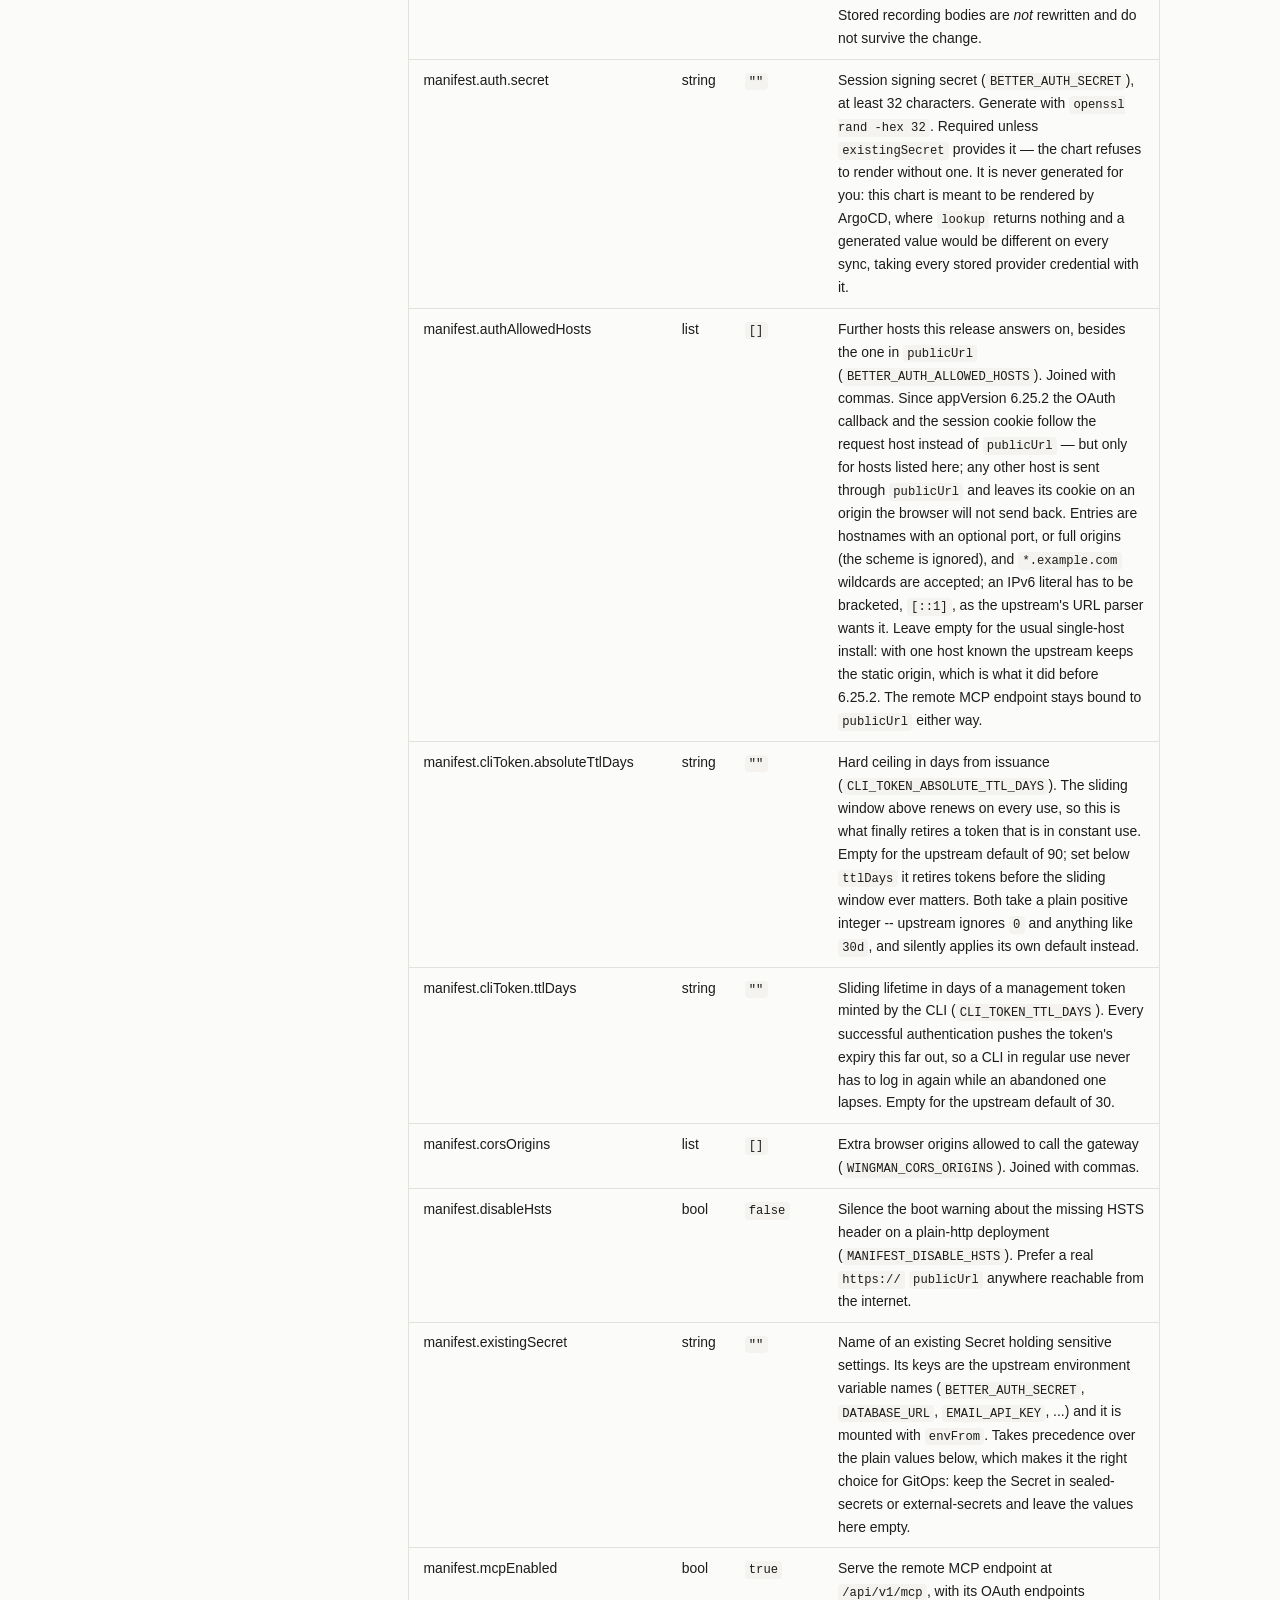
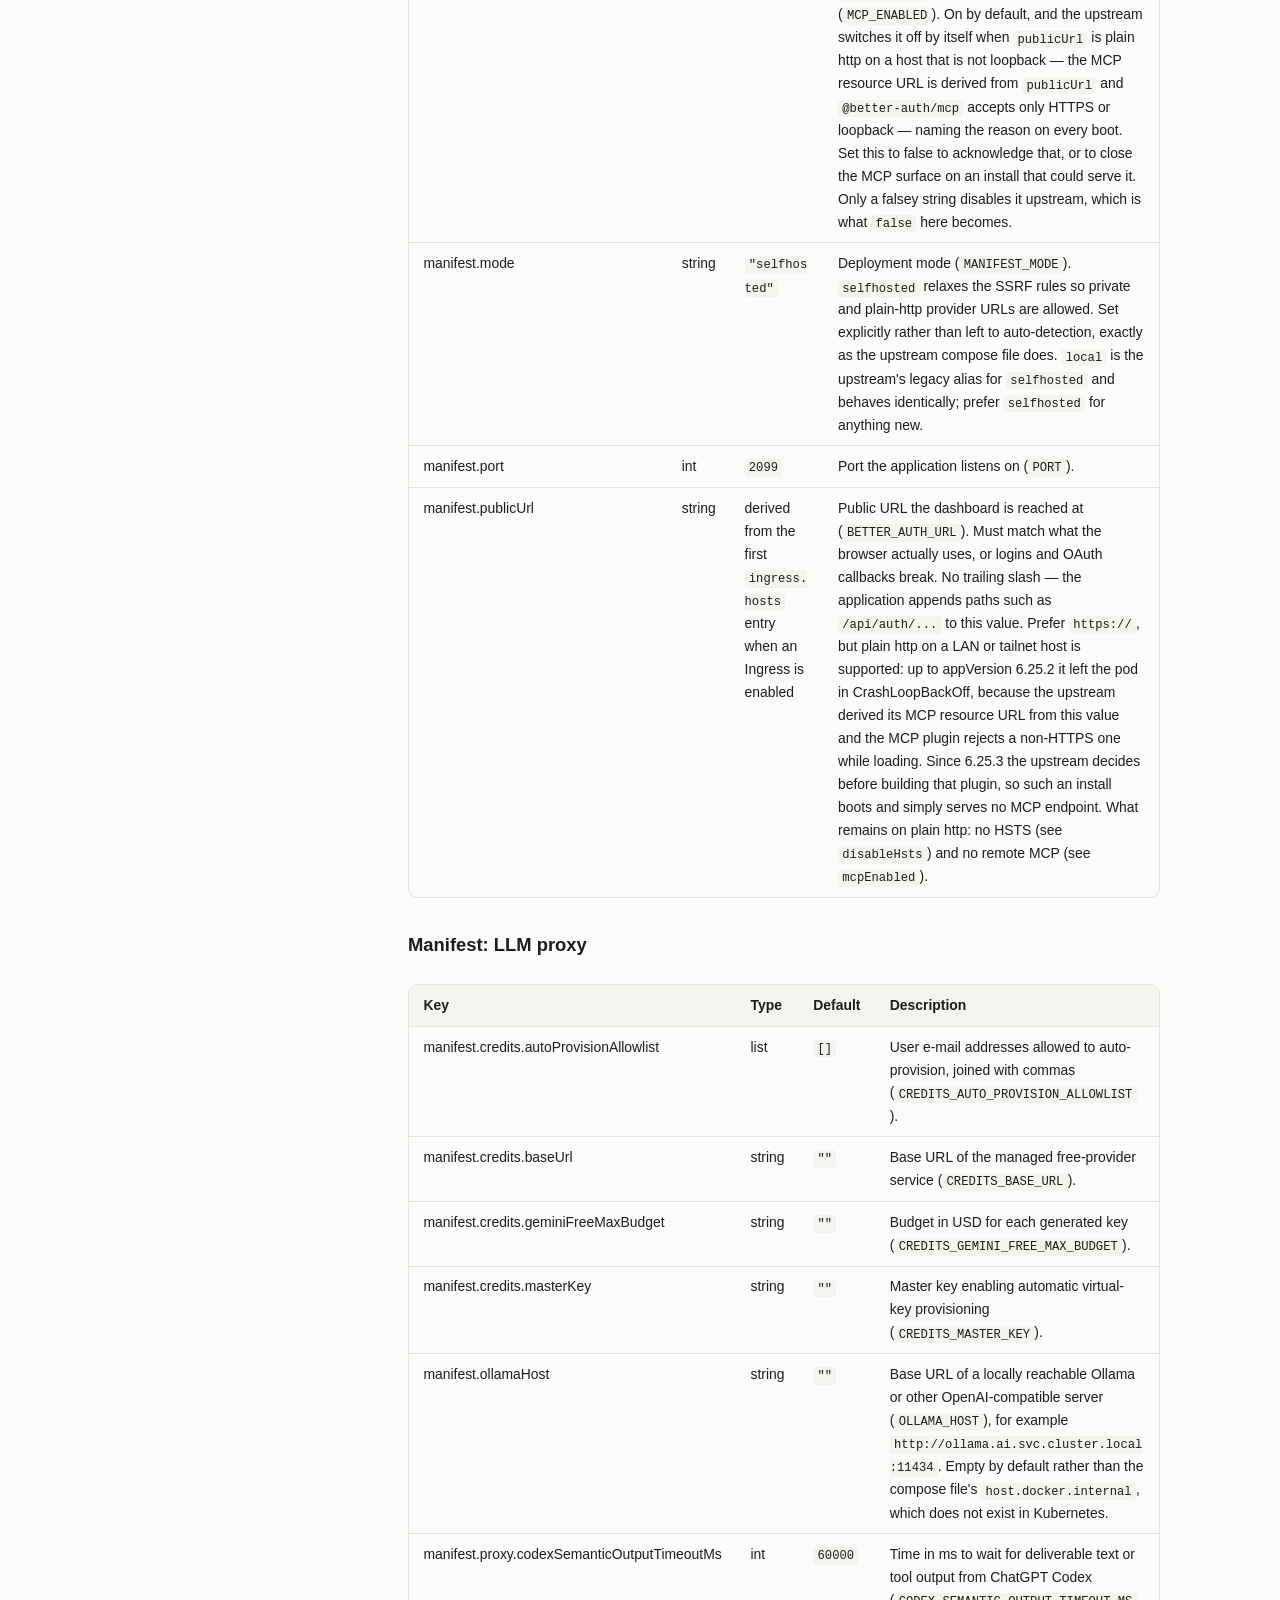
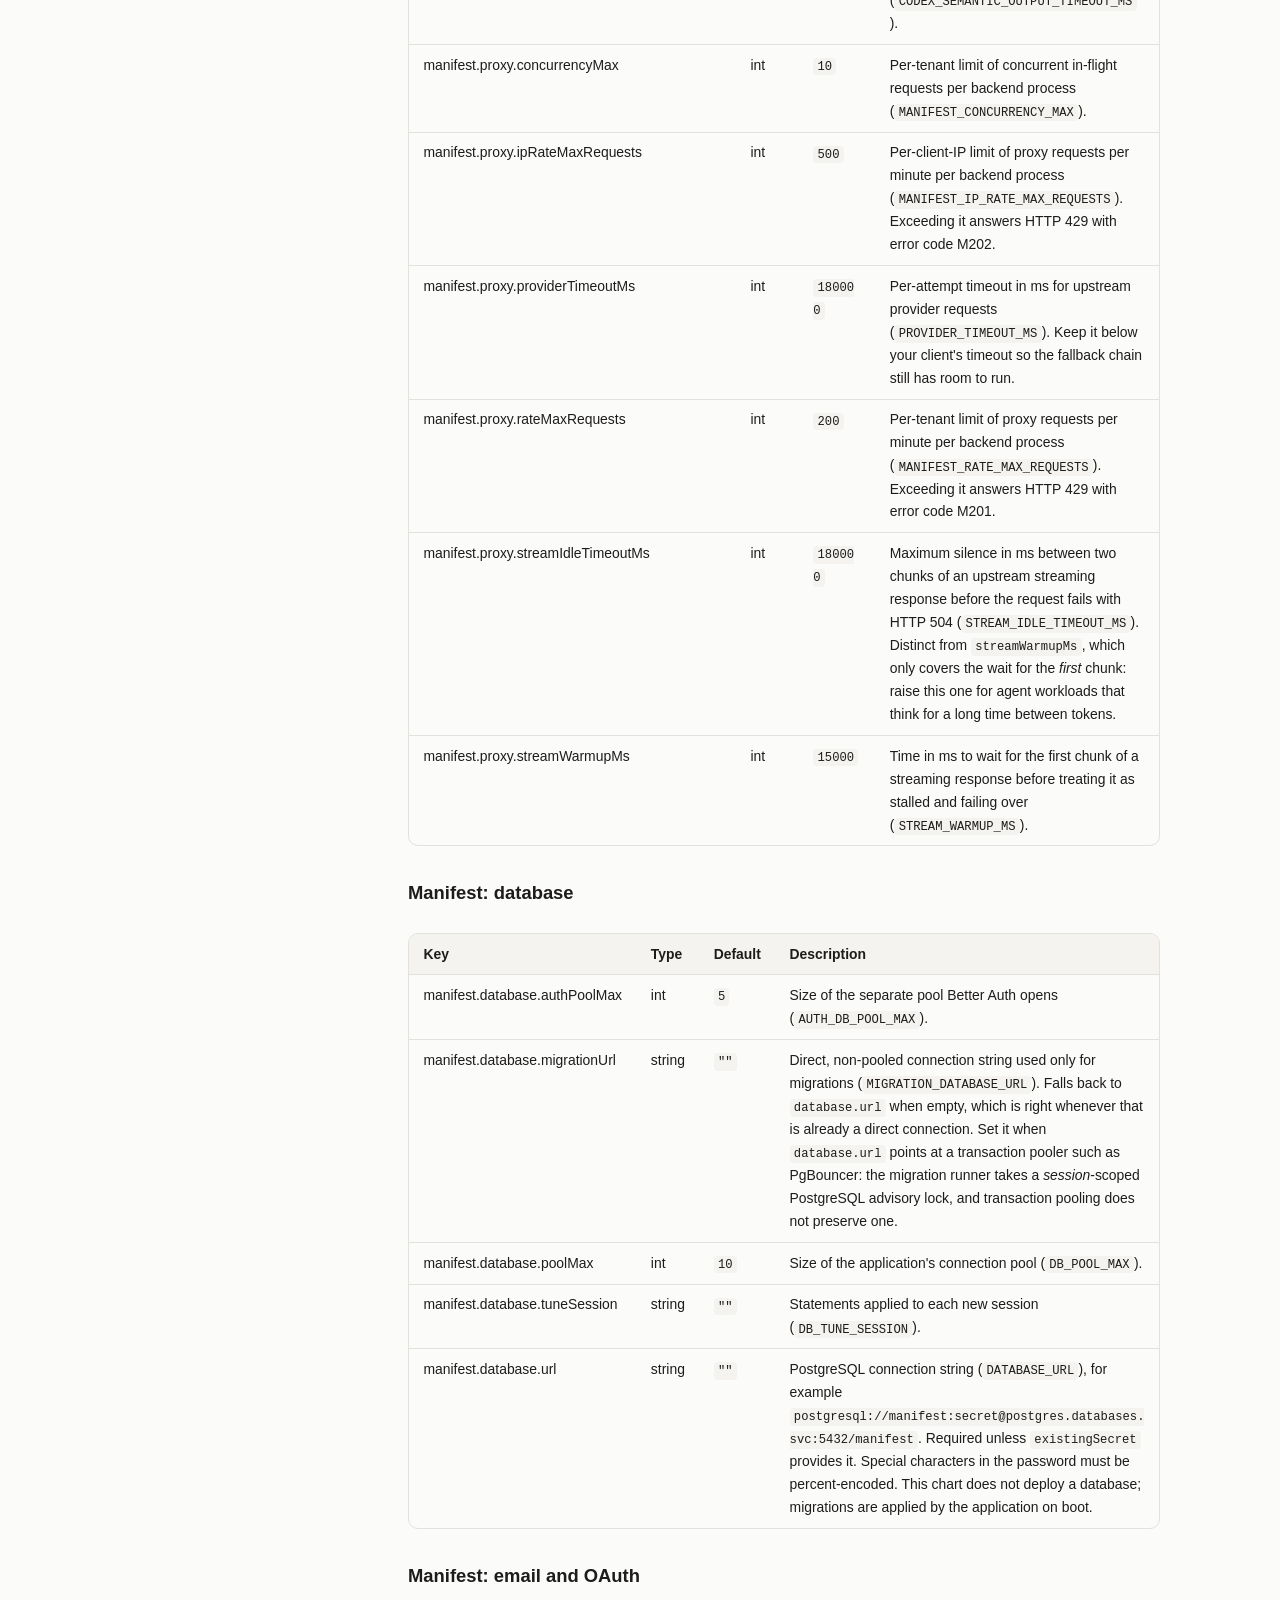
==== commit c53b21fe: "docs: render the site for 7df517b" ====
--- a/manifest-llm-gateway/index.html
+++ b/manifest-llm-gateway/index.html
@@ -22,7 +22,7 @@
 <p class="crumbs"><a href="../">Charts</a> <span>/</span> manifest-llm-gateway</p>
 <h1>manifest-llm-gateway</h1>
 <p class="lede">Manifest, the self-hosted LLM gateway, proxy and dashboard.</p>
-<p class="badges"><span class="badge"><span>Chart</span><b>2.11.6</b></span><span class="badge"><span>App</span><b>6.28.9</b></span><span class="badge"><span>Type</span><b>application</b></span></p>
+<p class="badges"><span class="badge"><span>Chart</span><b>2.11.7</b></span><span class="badge"><span>App</span><b>6.28.10</b></span><span class="badge"><span>Type</span><b>application</b></span></p>
 <p class="page-links"><a href="https://manifest.build">manifest.build</a></p>
 
 <div class="layout">
@@ -57,10 +57,10 @@
 <p>From the Helm repository:</p>
 <pre><code class="language-bash">helm repo add rgielen https://rgielen.github.io/charts
 helm repo update
-helm install my-manifest-llm-gateway rgielen/manifest-llm-gateway --version 2.11.6
+helm install my-manifest-llm-gateway rgielen/manifest-llm-gateway --version 2.11.7
 </code></pre>
 <p>Or directly from the OCI registry:</p>
-<pre><code class="language-bash">helm install my-manifest-llm-gateway oci://ghcr.io/rgielen/charts/manifest-llm-gateway --version 2.11.6
+<pre><code class="language-bash">helm install my-manifest-llm-gateway oci://ghcr.io/rgielen/charts/manifest-llm-gateway --version 2.11.7
 </code></pre>
 <h2 id="source-code">Source Code<a class="anchor" href="#source-code" title="Permanent link">#</a></h2>
 <ul>
@@ -1298,7 +1298,7 @@
   source:
     repoURL: https://rgielen.github.io/charts
     chart: manifest-llm-gateway
-    targetRevision: 2.11.6
+    targetRevision: 2.11.7
     helm:
       valuesObject:
         manifest:
@@ -1639,6 +1639,13 @@
 </thead>
 <tbody>
 <tr>
+<td><a href="https://github.com/rgielen/charts/releases/tag/manifest-llm-gateway-2.11.7"><code>2.11.7</code></a></td>
+<td><code>6.28.10</code></td>
+<td>2026-10-24</td>
+<td><a href="https://github.com/rgielen/charts/releases/download/manifest-llm-gateway-2.11.7/manifest-llm-gateway-2.11.7.tgz"><code>.tgz</code></a></td>
+<td><code>e17bb4345f76f42d3bc…</code></td>
+</tr>
+<tr>
 <td><a href="https://github.com/rgielen/charts/releases/tag/manifest-llm-gateway-2.11.6"><code>2.11.6</code></a></td>
 <td><code>6.28.9</code></td>
 <td>2026-10-17</td>
@@ -1880,7 +1887,7 @@
 </tr>
 <tr>
 <td>Release notes</td>
-<td><a href="https://github.com/mnfst/llm-gateway/releases/tag/manifest@6.28.9">manifest@6.28.9</a> — not every image tag has one</td>
+<td><a href="https://github.com/mnfst/llm-gateway/releases/tag/manifest@6.28.10">manifest@6.28.10</a> — not every image tag has one</td>
 </tr>
 <tr>
 <td>Watched files</td>
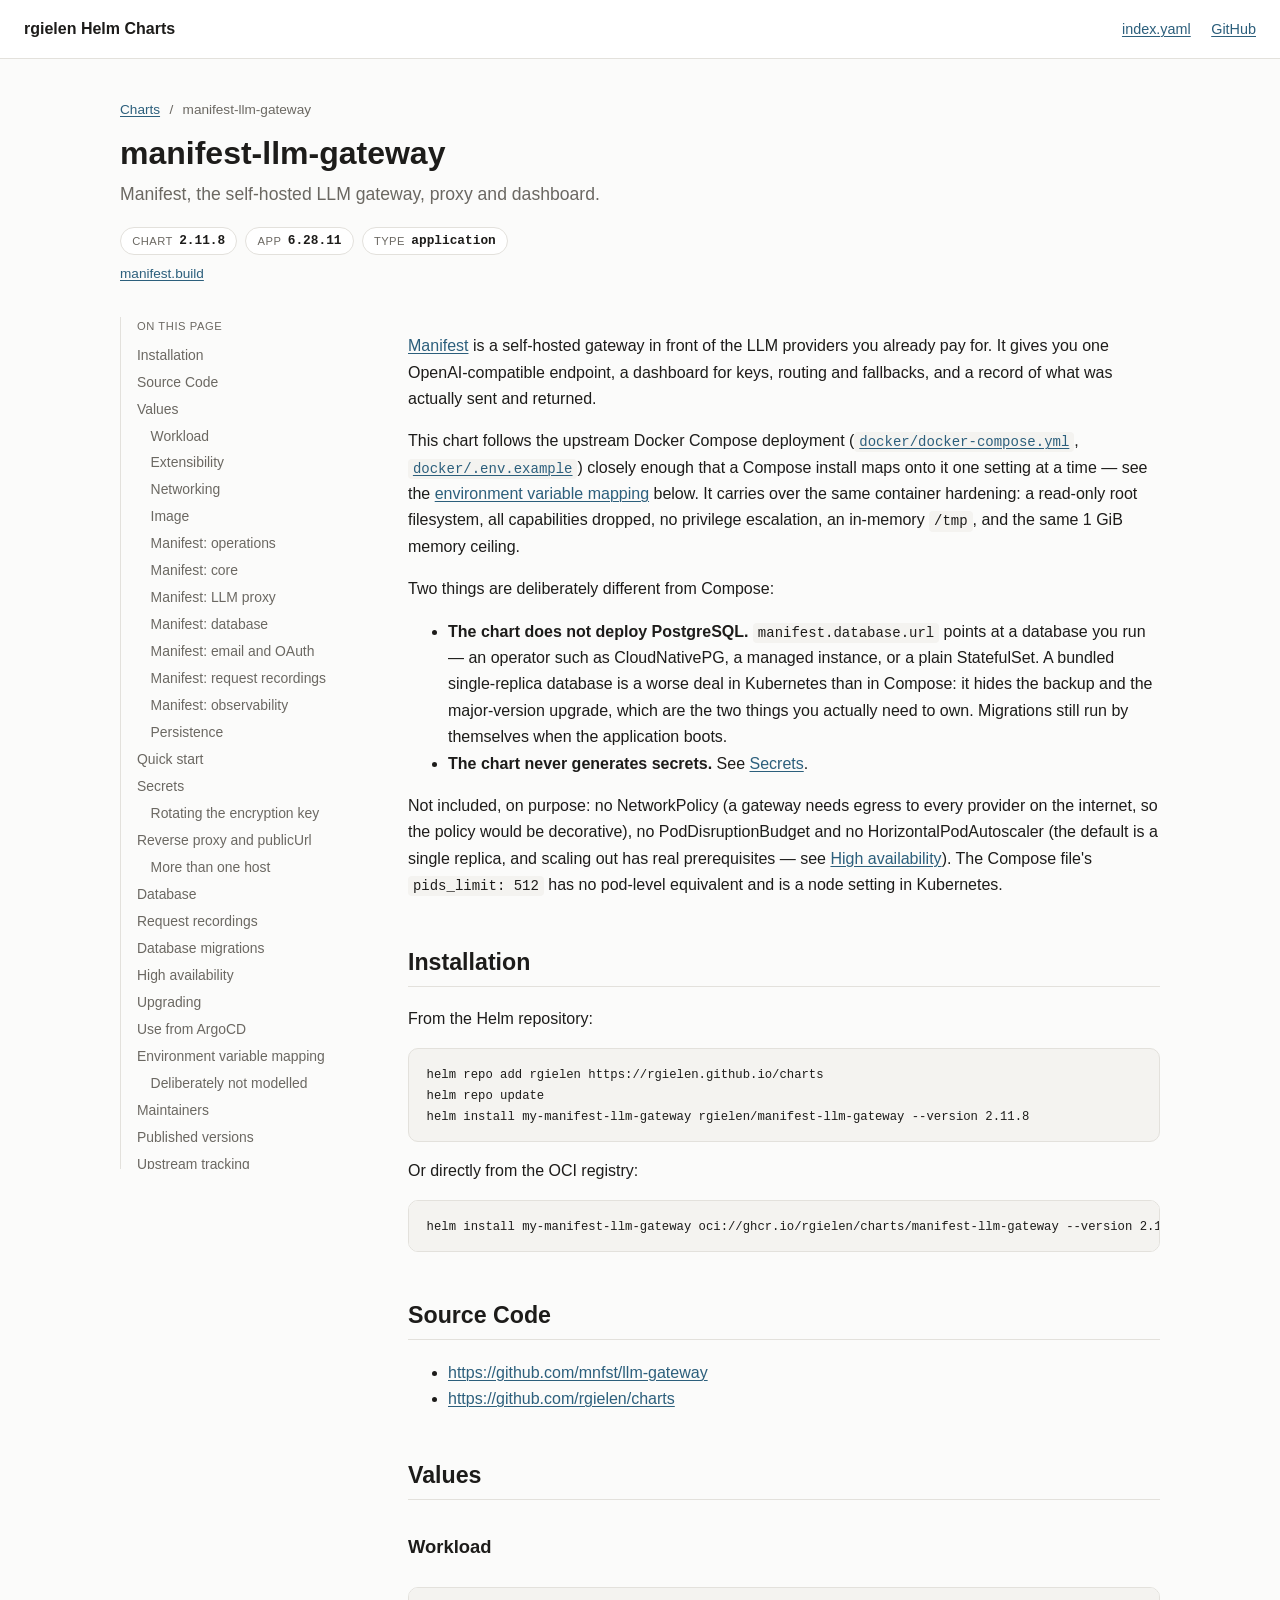
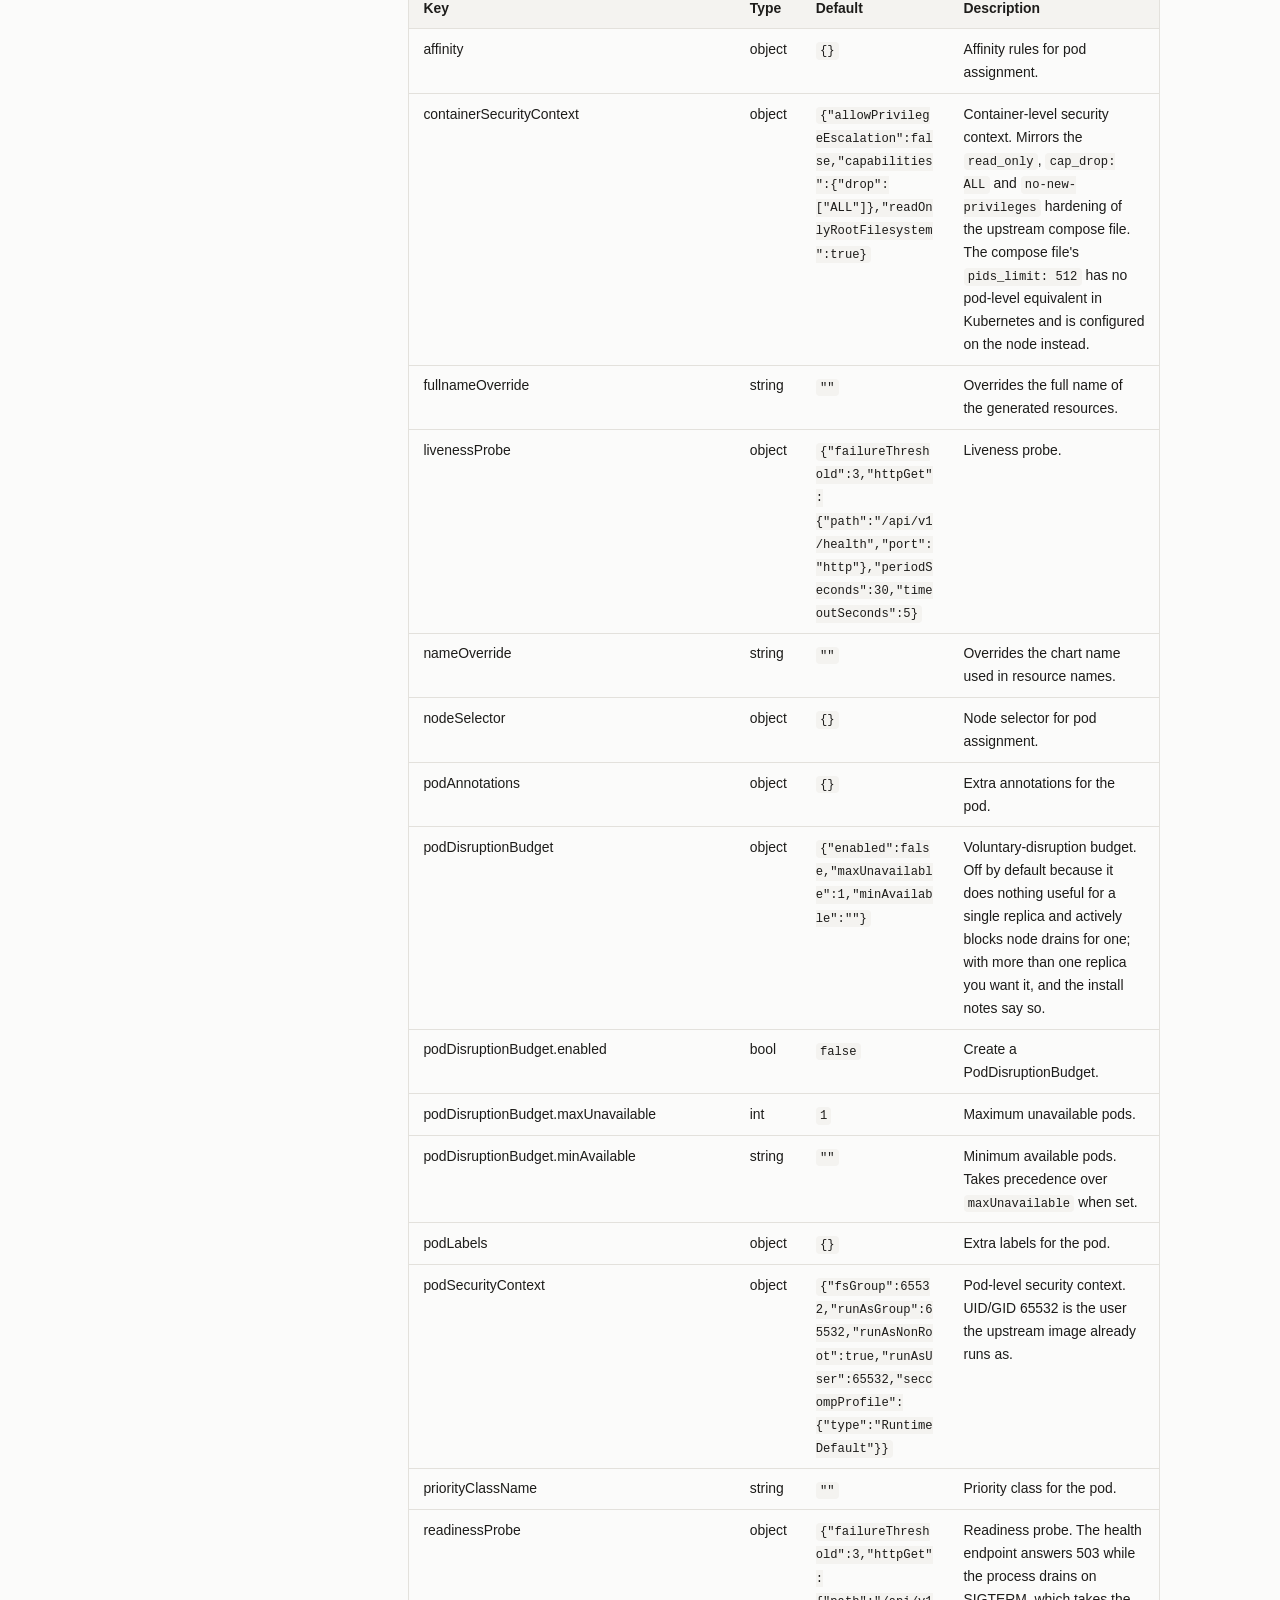
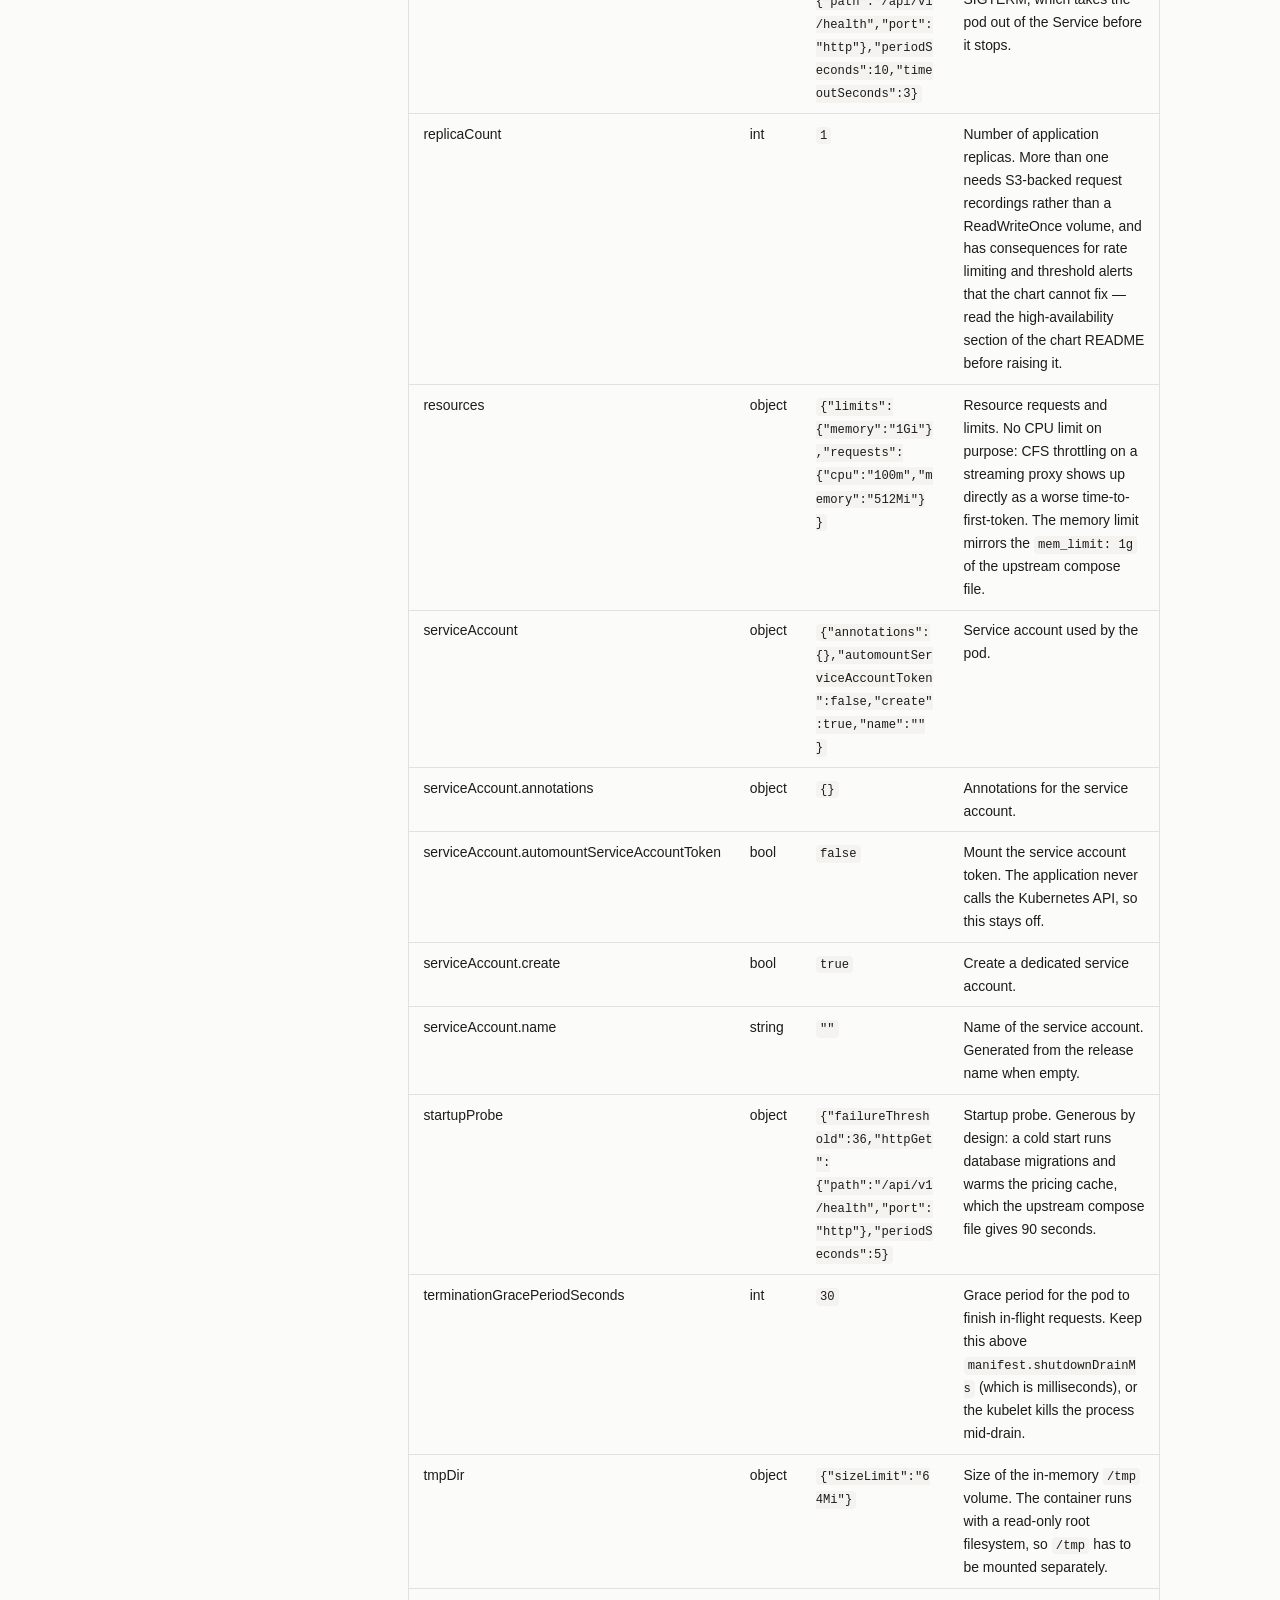
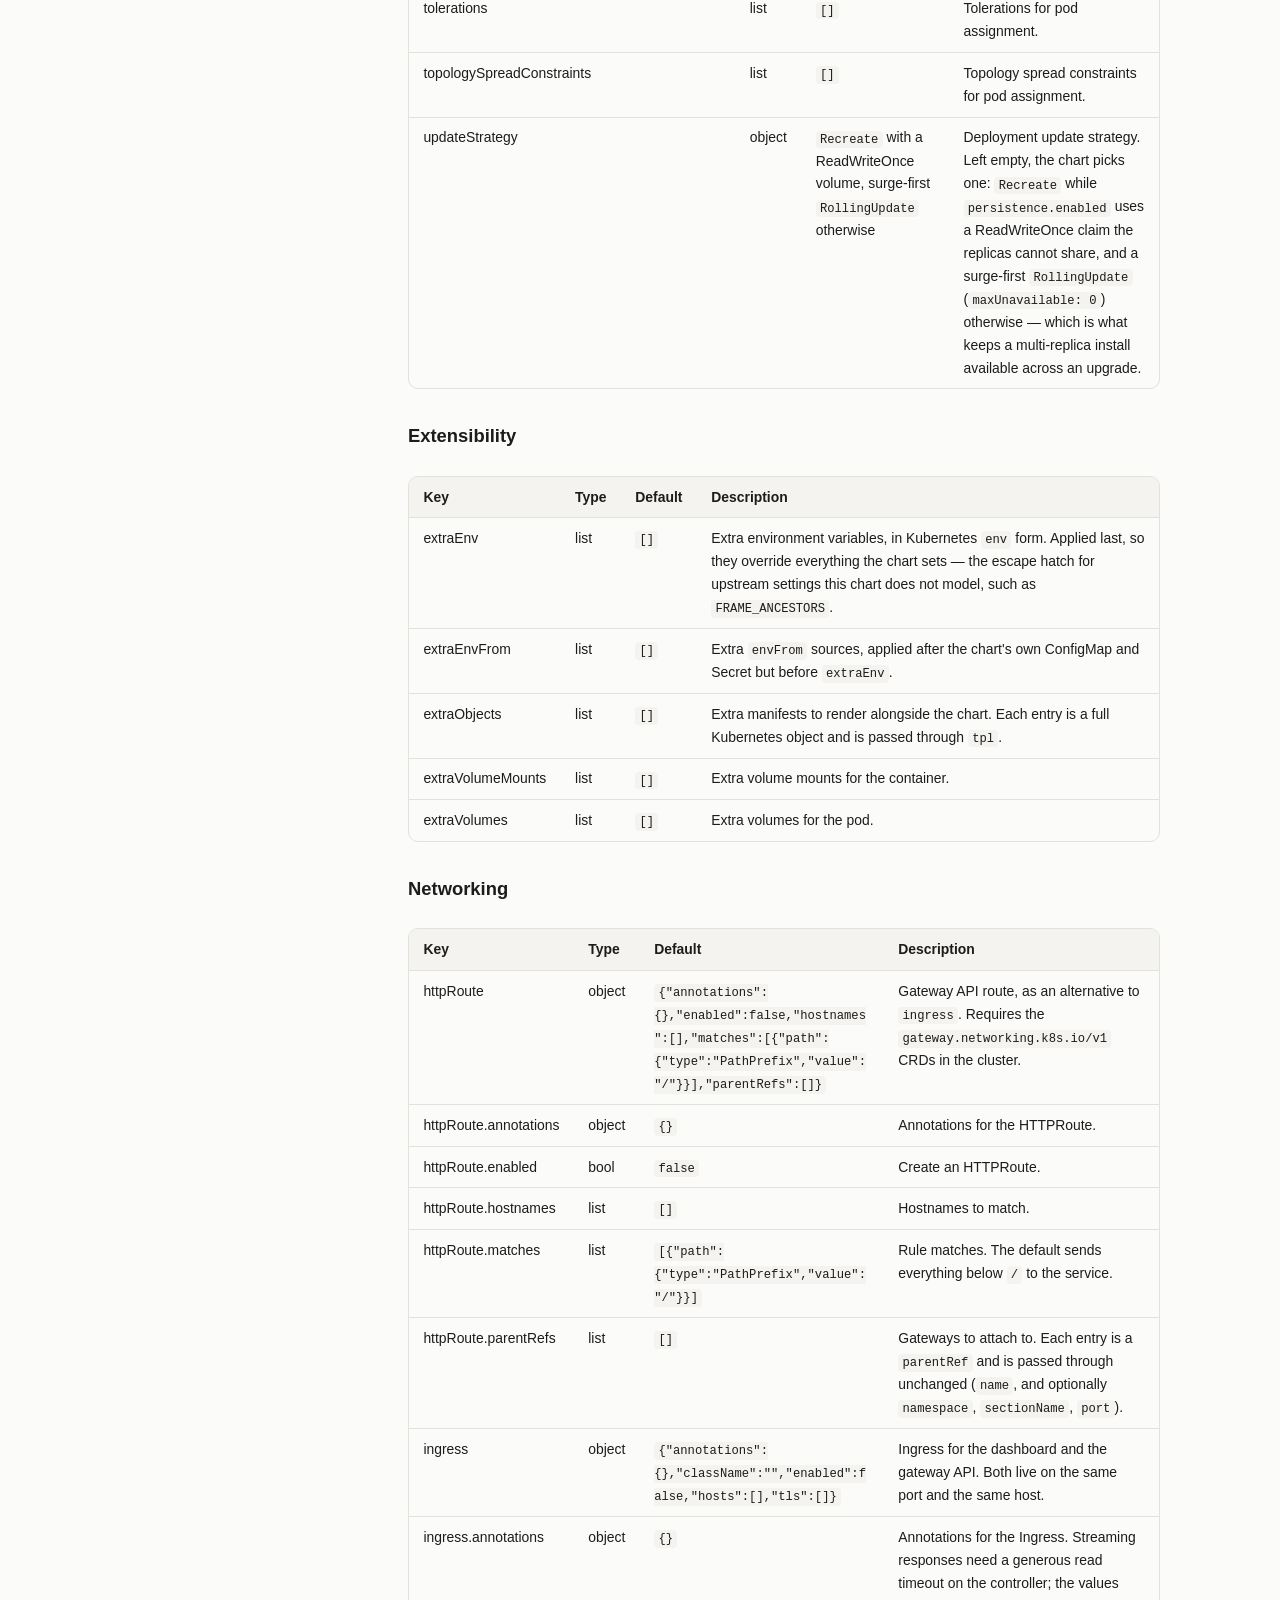
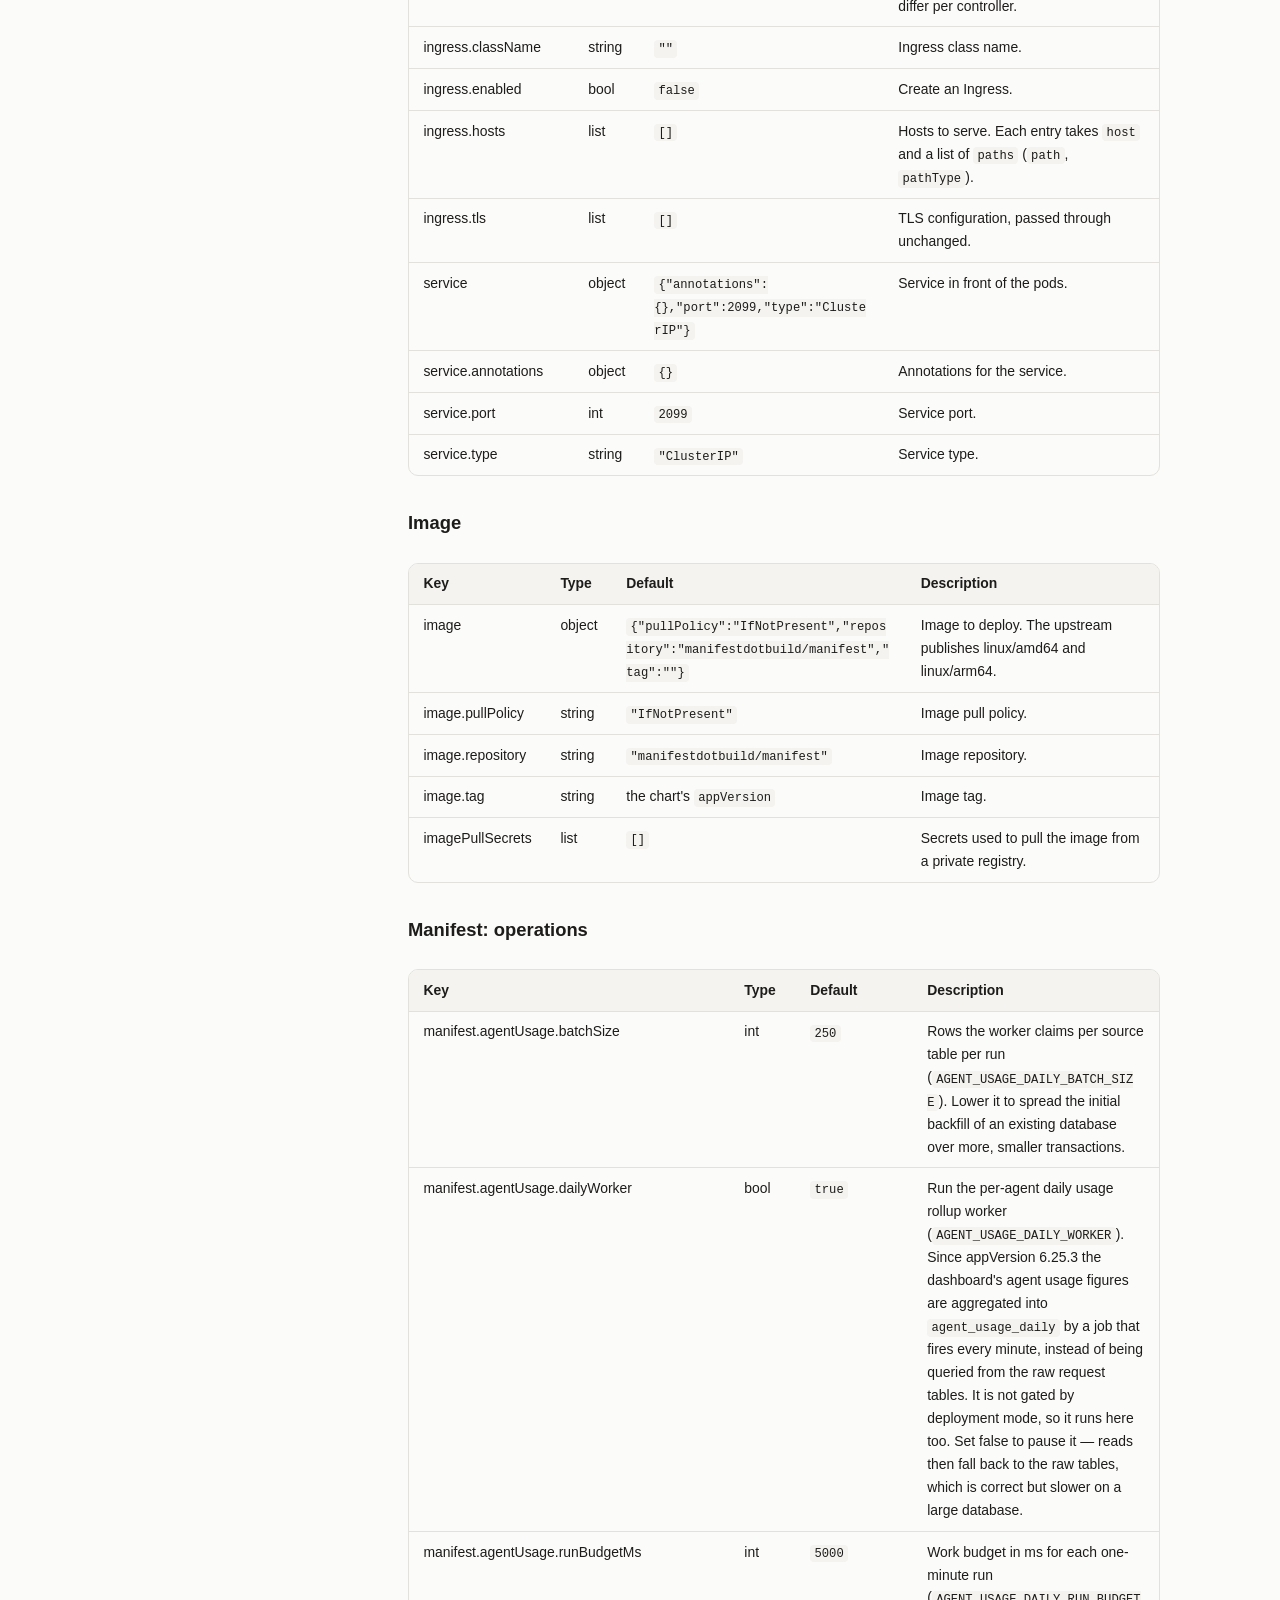
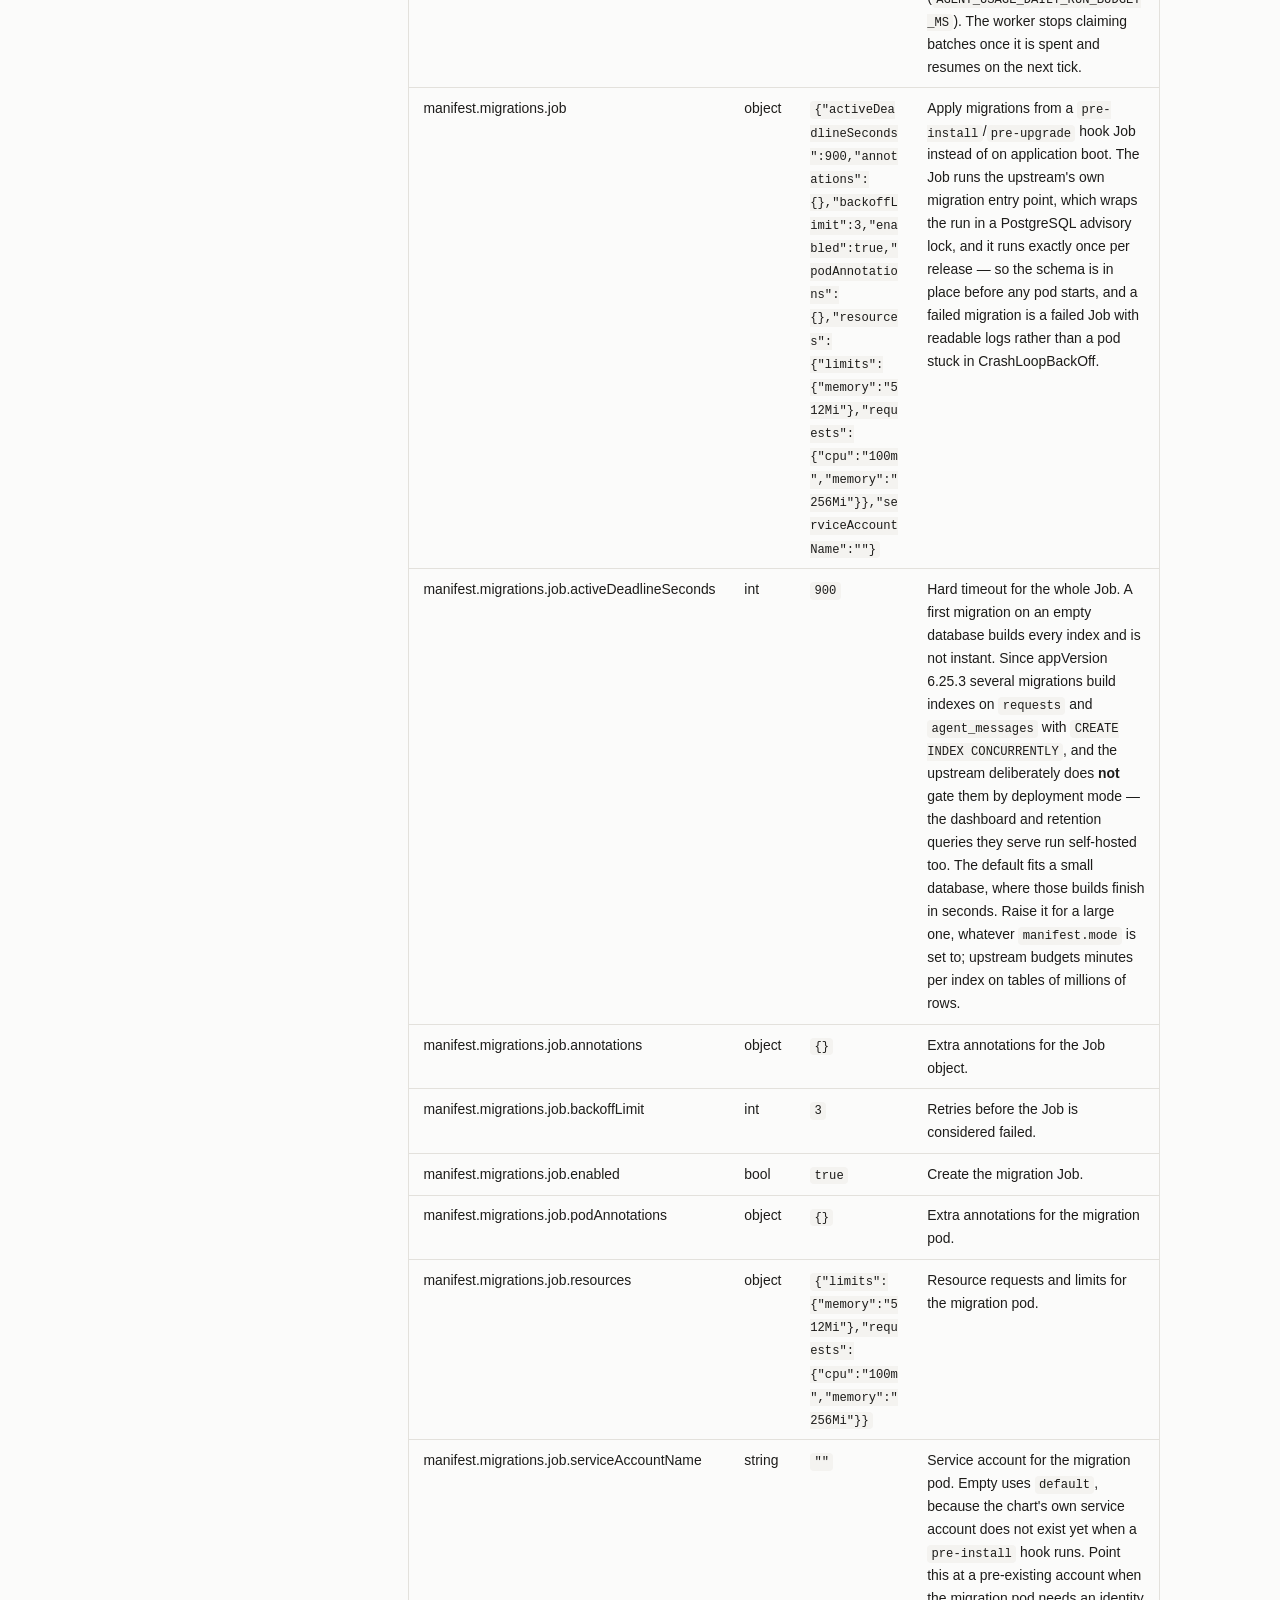
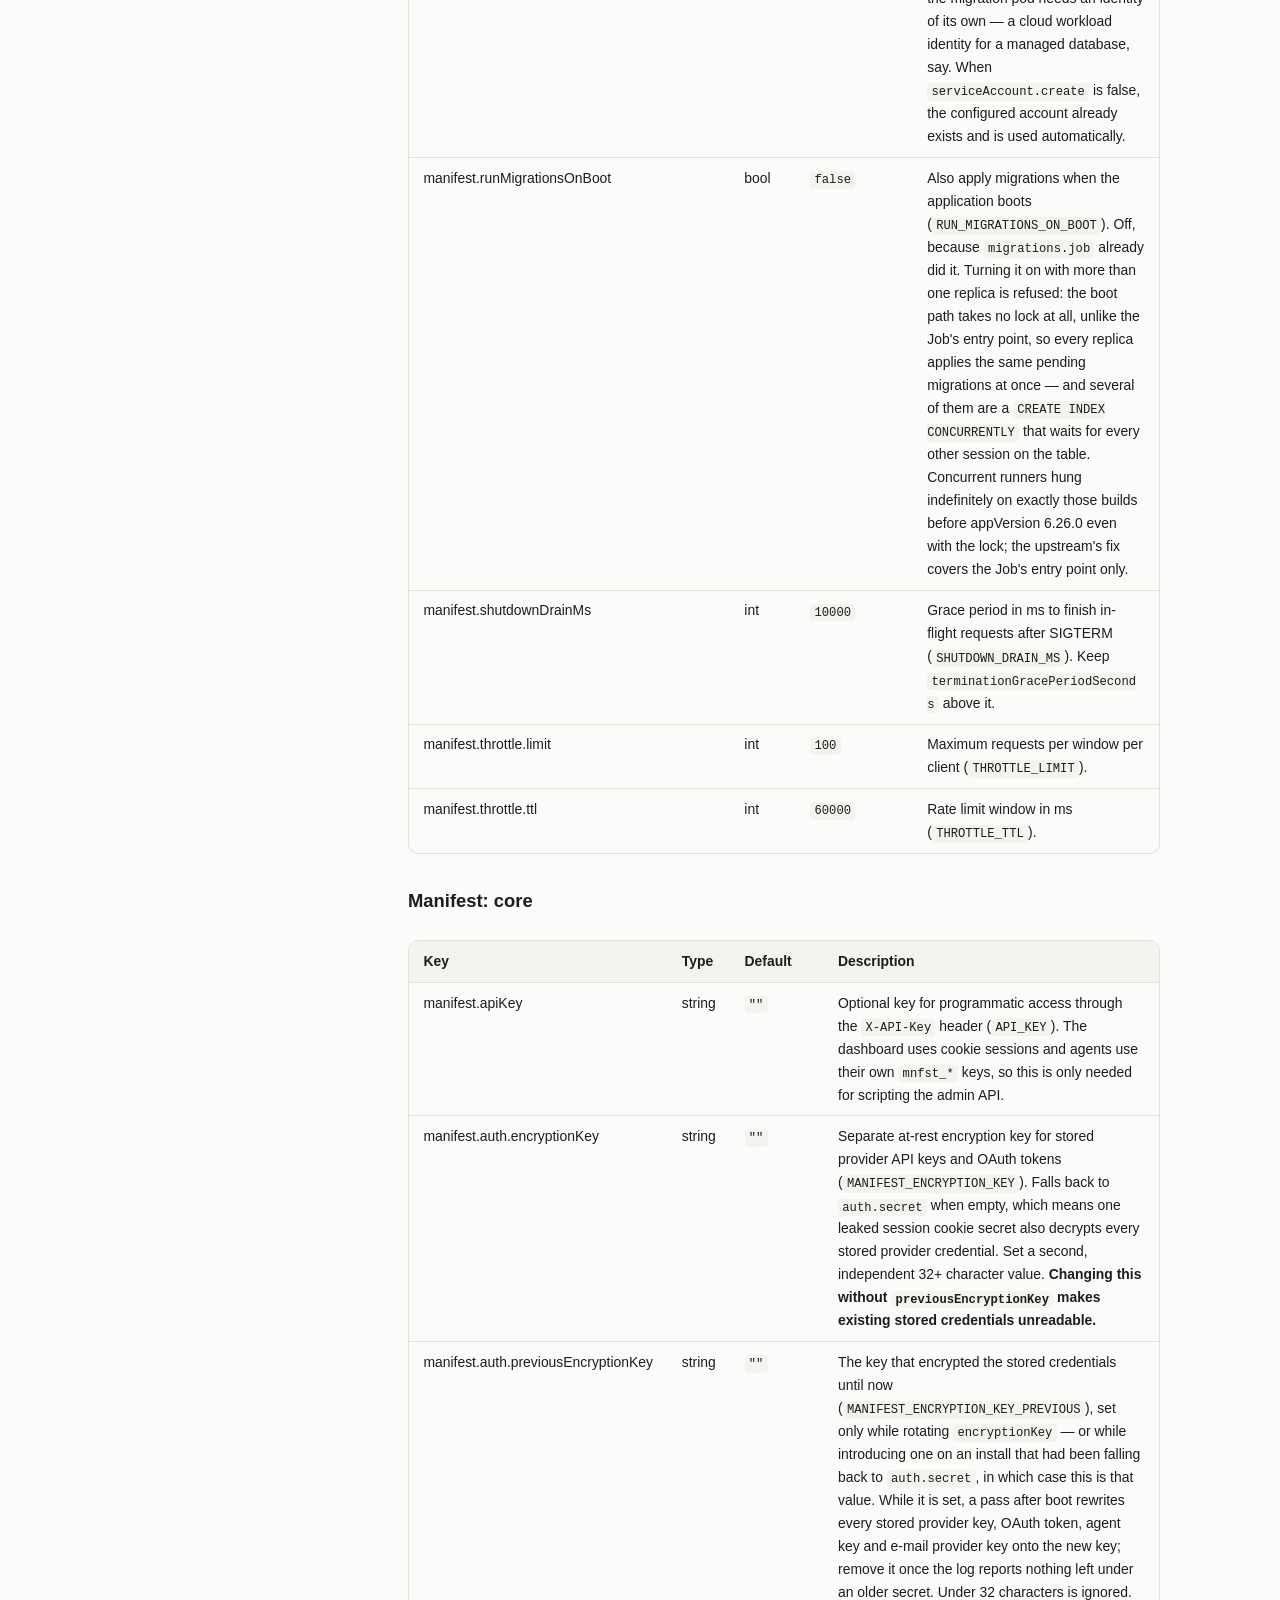
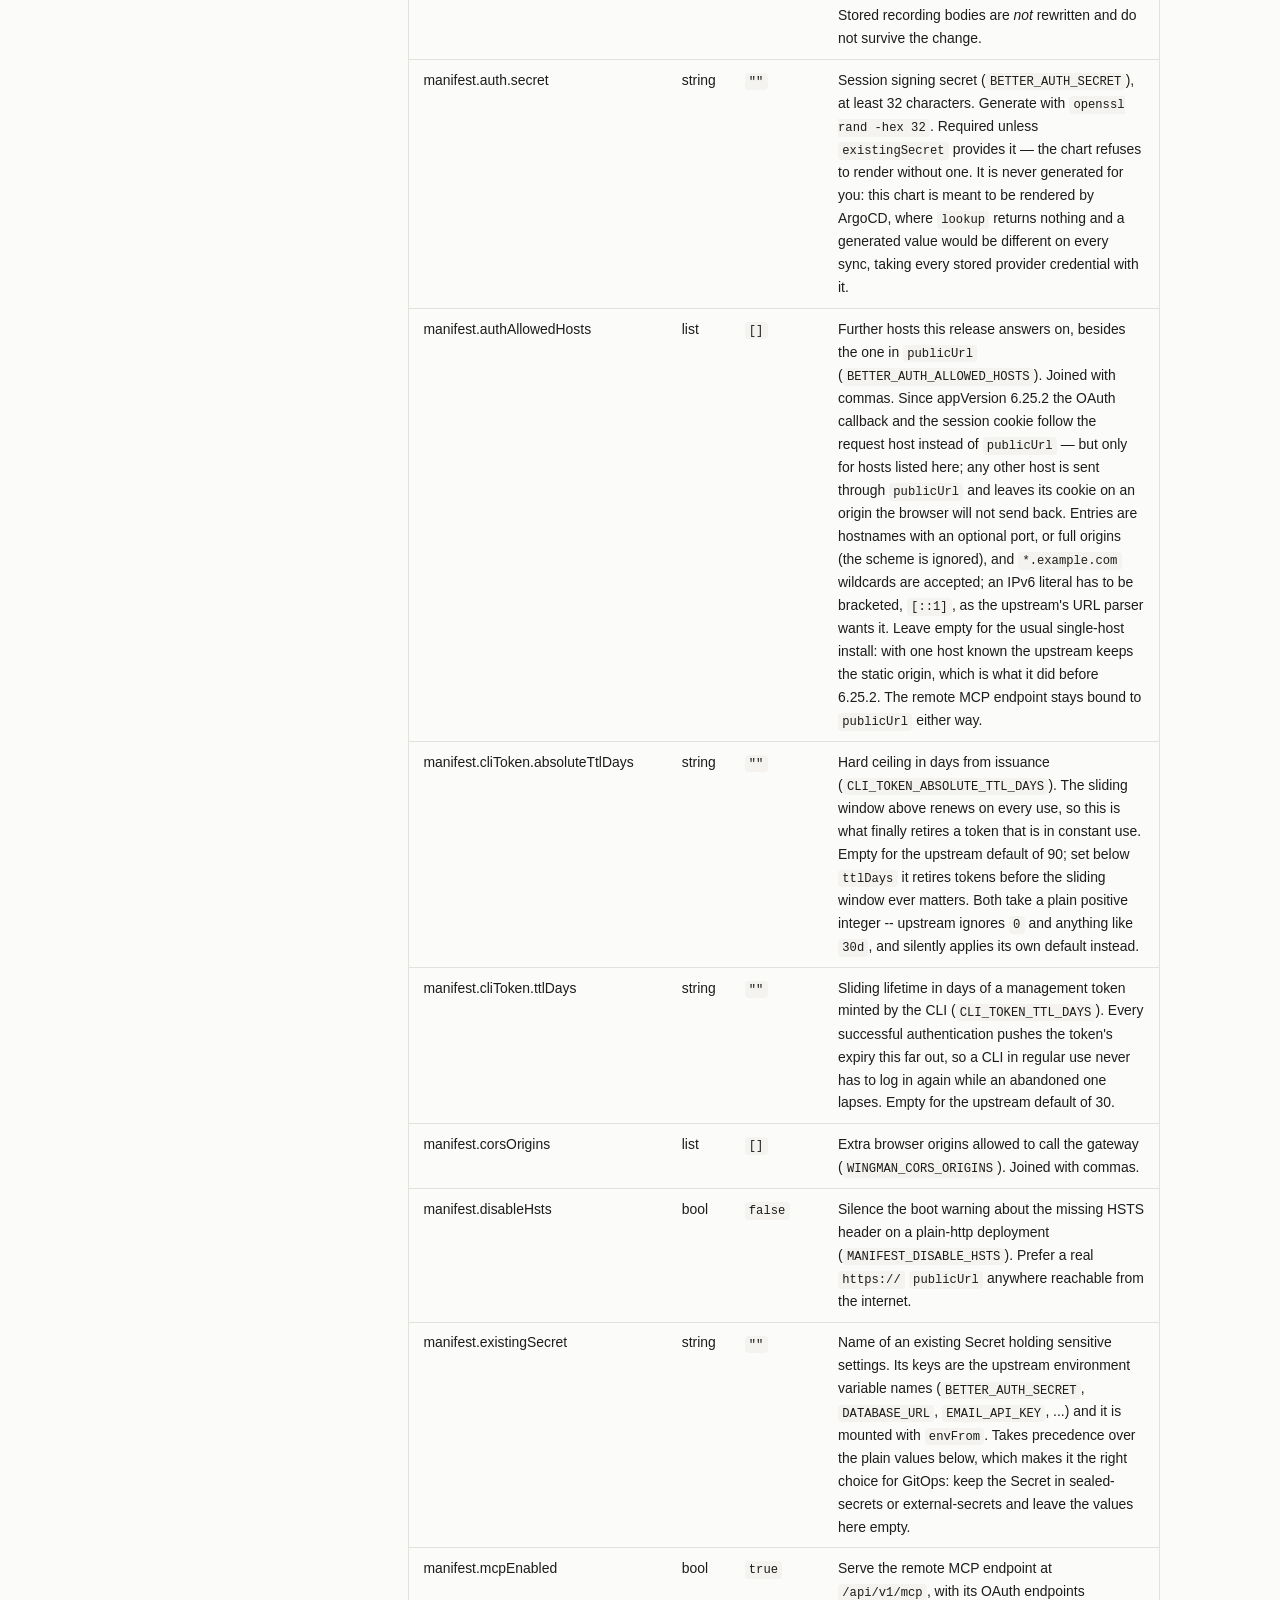
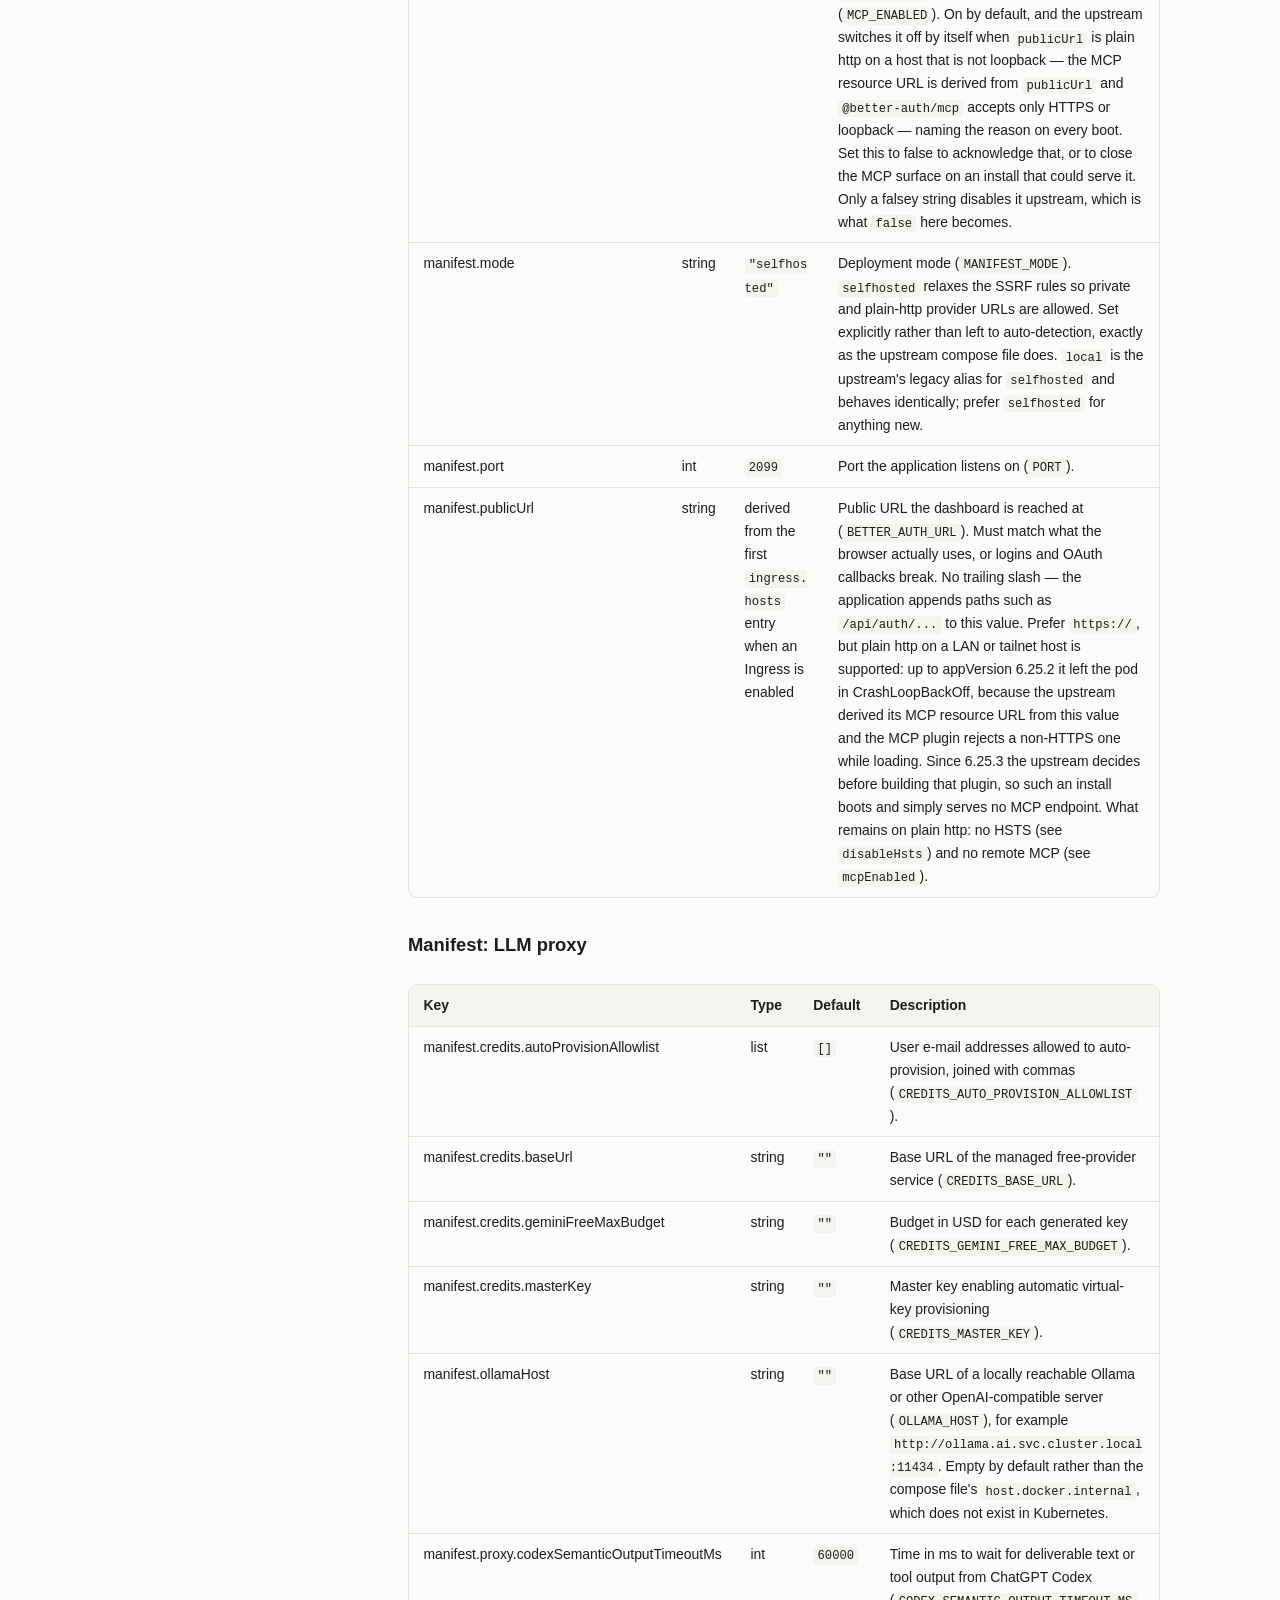
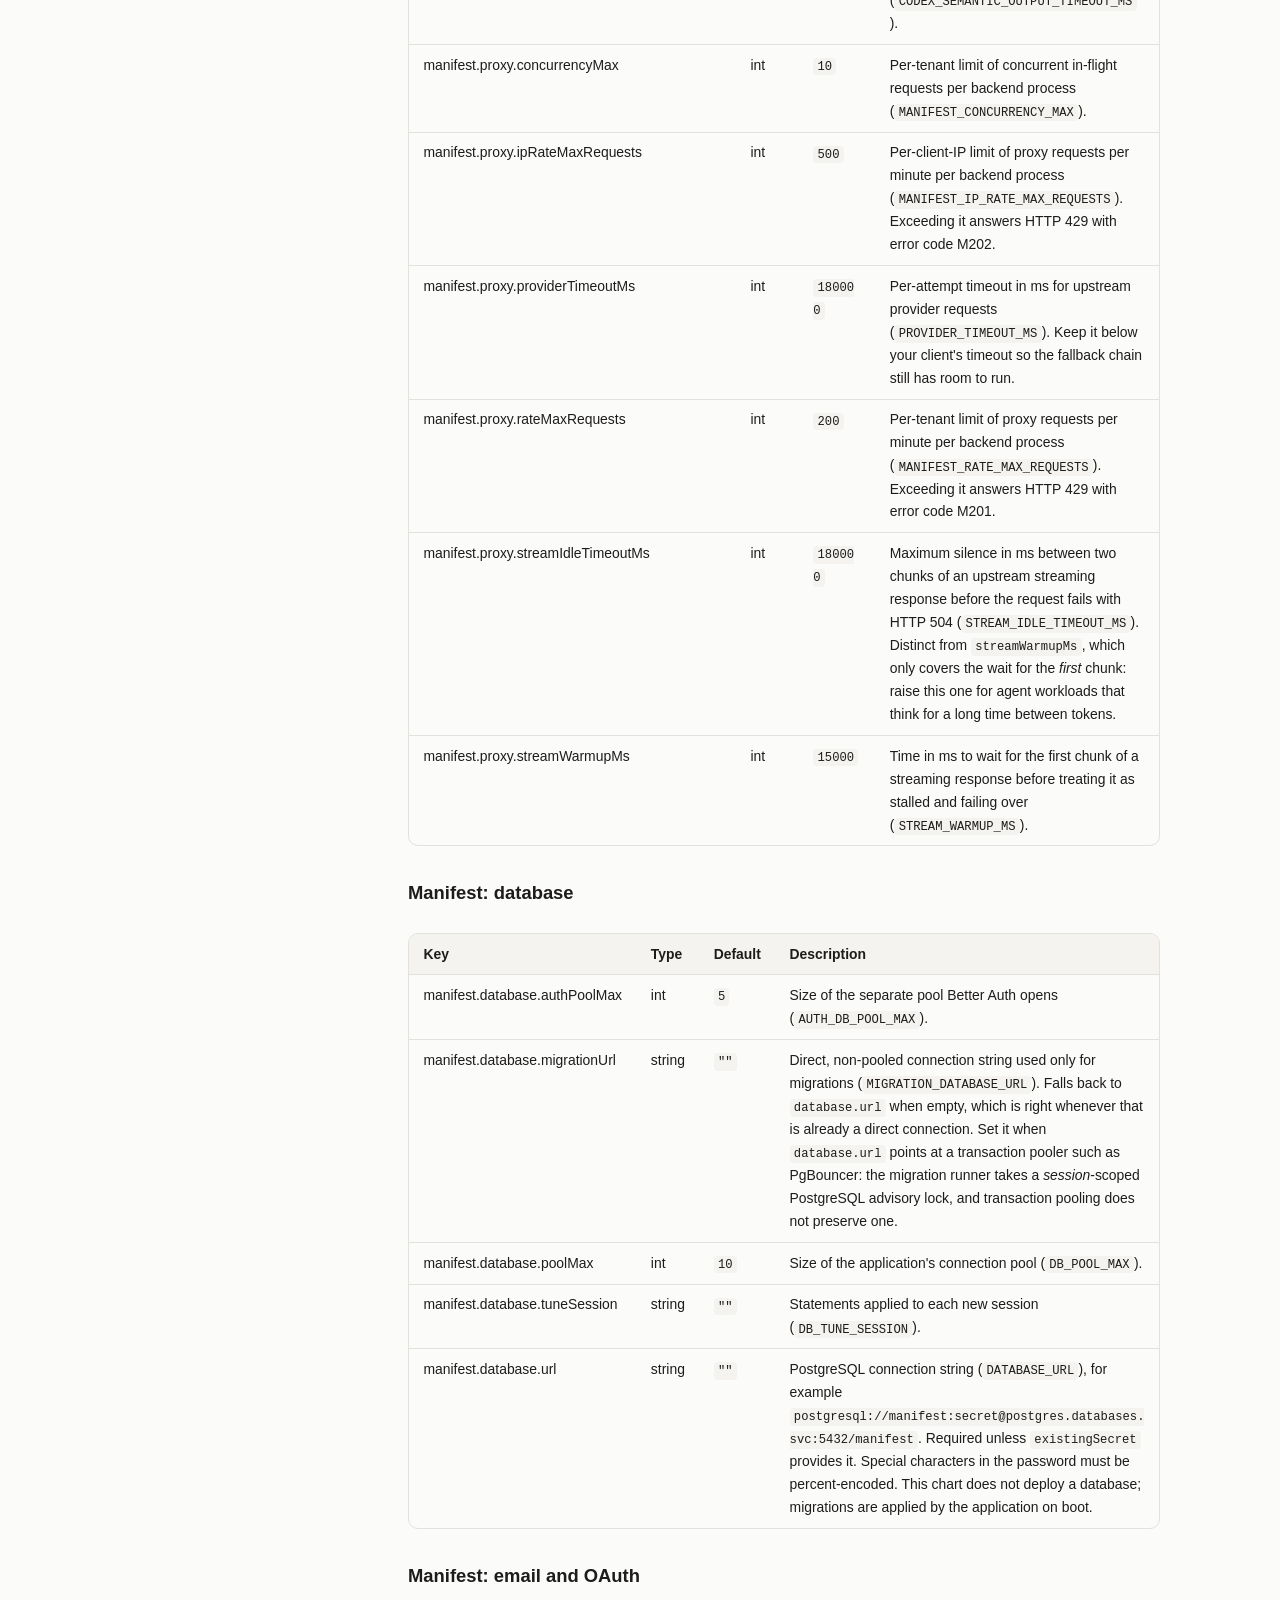
==== commit 23d355d6: "docs: render the site for 7e9002b" ====
--- a/manifest-llm-gateway/index.html
+++ b/manifest-llm-gateway/index.html
@@ -22,7 +22,7 @@
 <p class="crumbs"><a href="../">Charts</a> <span>/</span> manifest-llm-gateway</p>
 <h1>manifest-llm-gateway</h1>
 <p class="lede">Manifest, the self-hosted LLM gateway, proxy and dashboard.</p>
-<p class="badges"><span class="badge"><span>Chart</span><b>2.11.7</b></span><span class="badge"><span>App</span><b>6.28.10</b></span><span class="badge"><span>Type</span><b>application</b></span></p>
+<p class="badges"><span class="badge"><span>Chart</span><b>2.11.8</b></span><span class="badge"><span>App</span><b>6.28.11</b></span><span class="badge"><span>Type</span><b>application</b></span></p>
 <p class="page-links"><a href="https://manifest.build">manifest.build</a></p>
 
 <div class="layout">
@@ -57,10 +57,10 @@
 <p>From the Helm repository:</p>
 <pre><code class="language-bash">helm repo add rgielen https://rgielen.github.io/charts
 helm repo update
-helm install my-manifest-llm-gateway rgielen/manifest-llm-gateway --version 2.11.7
+helm install my-manifest-llm-gateway rgielen/manifest-llm-gateway --version 2.11.8
 </code></pre>
 <p>Or directly from the OCI registry:</p>
-<pre><code class="language-bash">helm install my-manifest-llm-gateway oci://ghcr.io/rgielen/charts/manifest-llm-gateway --version 2.11.7
+<pre><code class="language-bash">helm install my-manifest-llm-gateway oci://ghcr.io/rgielen/charts/manifest-llm-gateway --version 2.11.8
 </code></pre>
 <h2 id="source-code">Source Code<a class="anchor" href="#source-code" title="Permanent link">#</a></h2>
 <ul>
@@ -1298,7 +1298,7 @@
   source:
     repoURL: https://rgielen.github.io/charts
     chart: manifest-llm-gateway
-    targetRevision: 2.11.7
+    targetRevision: 2.11.8
     helm:
       valuesObject:
         manifest:
@@ -1639,6 +1639,13 @@
 </thead>
 <tbody>
 <tr>
+<td><a href="https://github.com/rgielen/charts/releases/tag/manifest-llm-gateway-2.11.8"><code>2.11.8</code></a></td>
+<td><code>6.28.11</code></td>
+<td>2026-10-30</td>
+<td><a href="https://github.com/rgielen/charts/releases/download/manifest-llm-gateway-2.11.8/manifest-llm-gateway-2.11.8.tgz"><code>.tgz</code></a></td>
+<td><code>f209f9cd7174d3ff6ac…</code></td>
+</tr>
+<tr>
 <td><a href="https://github.com/rgielen/charts/releases/tag/manifest-llm-gateway-2.11.7"><code>2.11.7</code></a></td>
 <td><code>6.28.10</code></td>
 <td>2026-10-24</td>
@@ -1887,7 +1894,7 @@
 </tr>
 <tr>
 <td>Release notes</td>
-<td><a href="https://github.com/mnfst/llm-gateway/releases/tag/manifest@6.28.10">manifest@6.28.10</a> — not every image tag has one</td>
+<td><a href="https://github.com/mnfst/llm-gateway/releases/tag/manifest@6.28.11">manifest@6.28.11</a> — not every image tag has one</td>
 </tr>
 <tr>
 <td>Watched files</td>
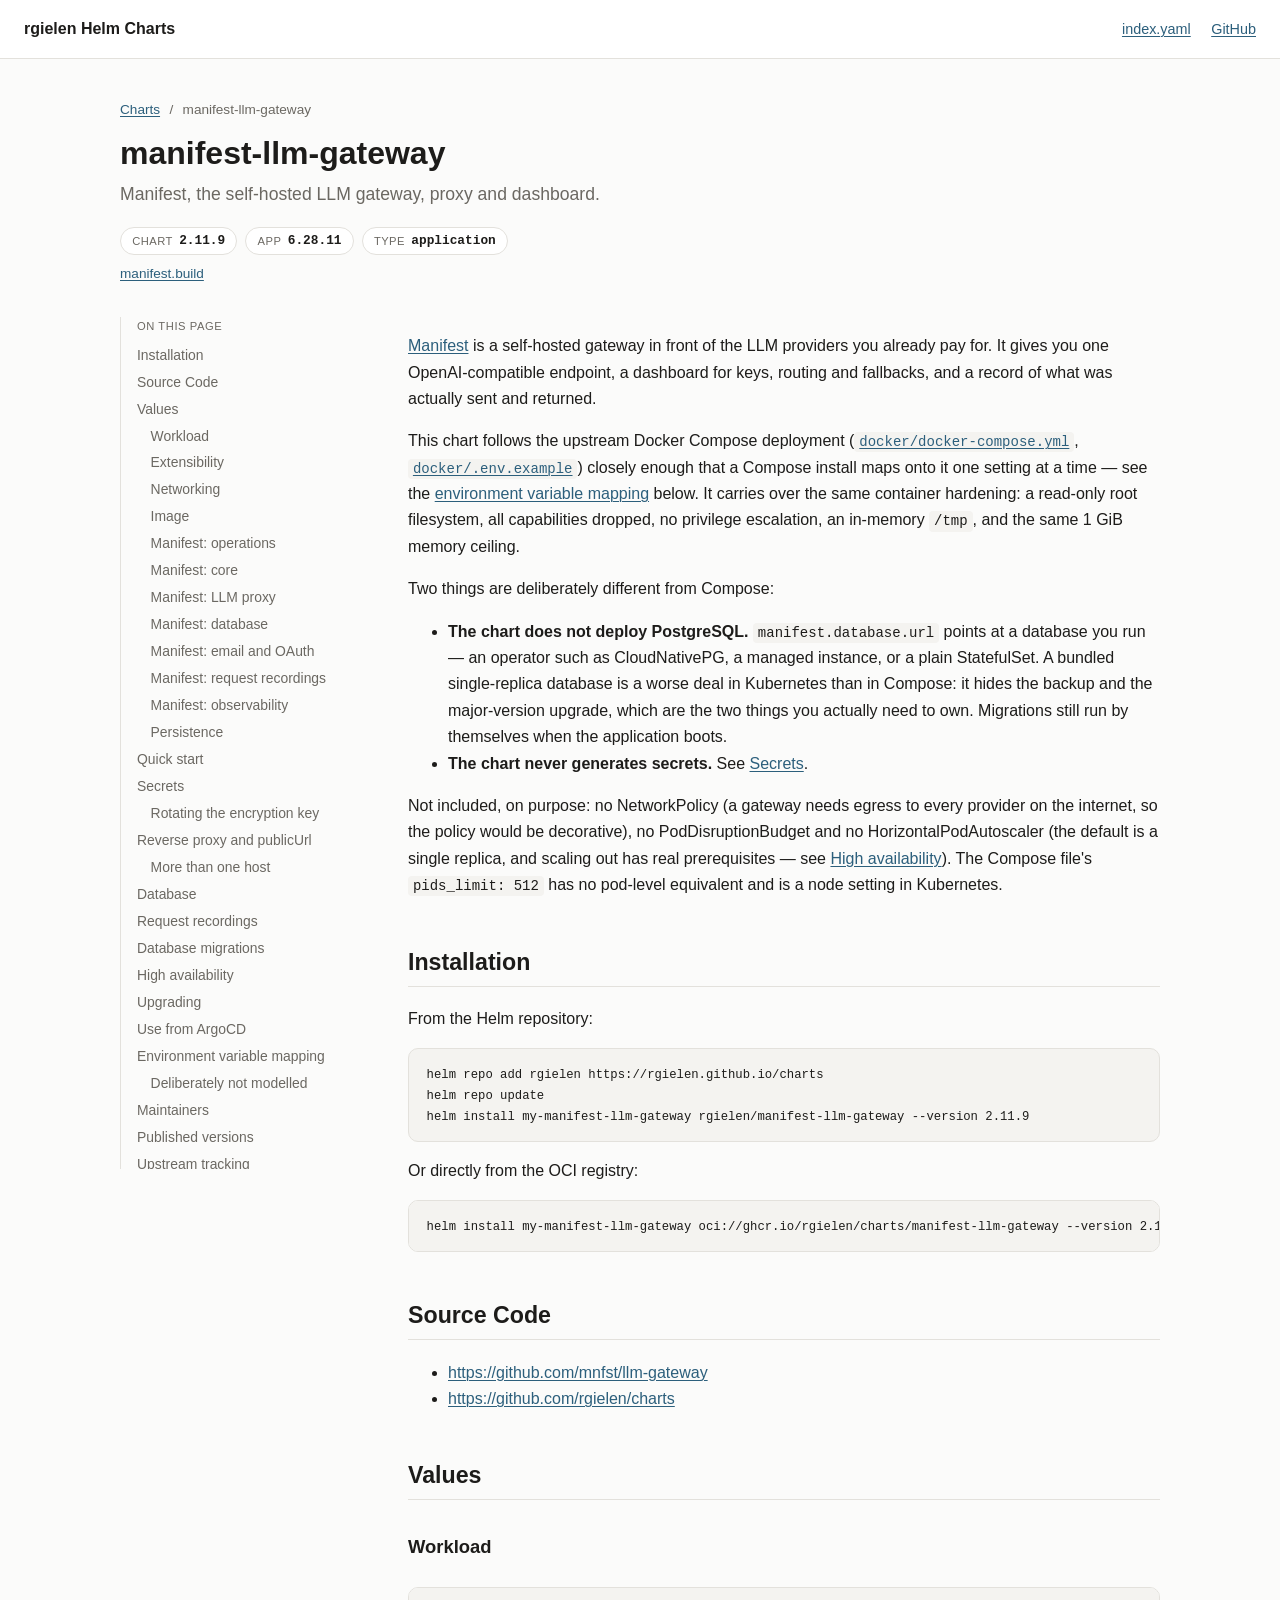
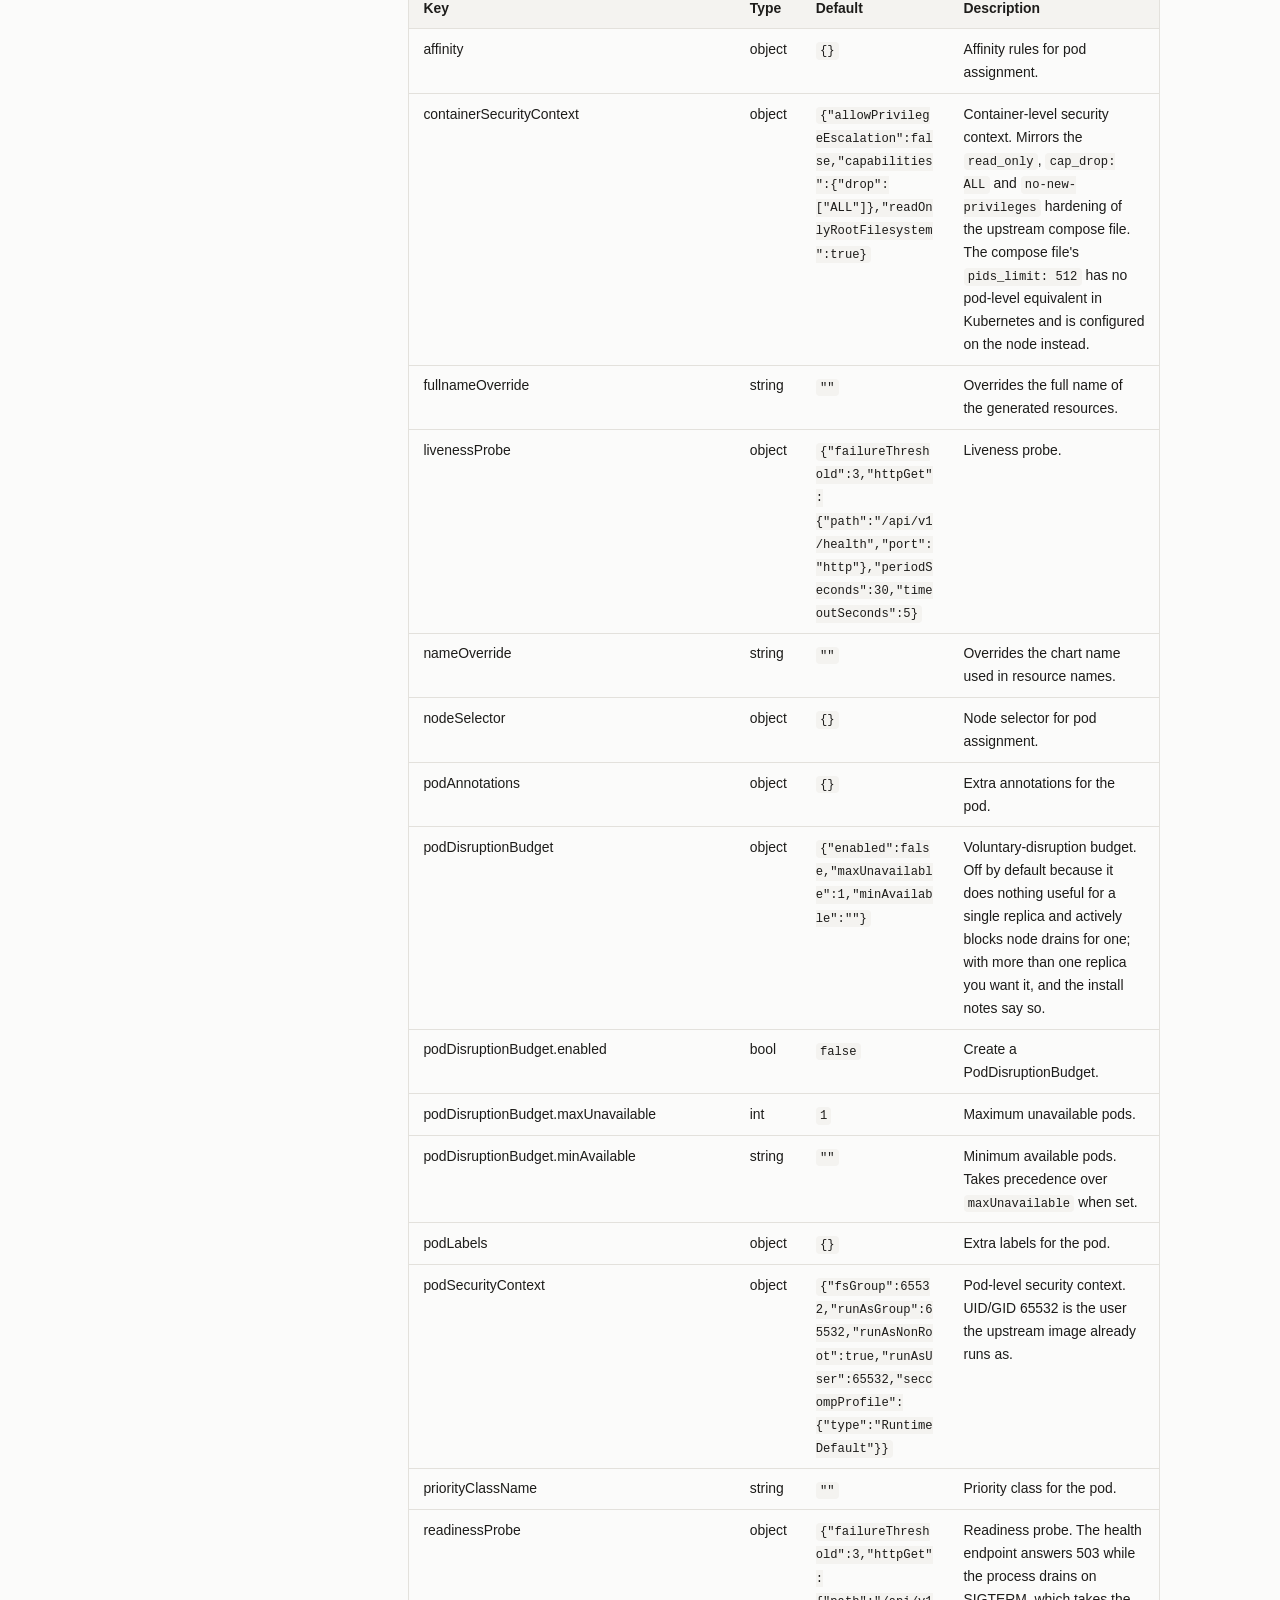
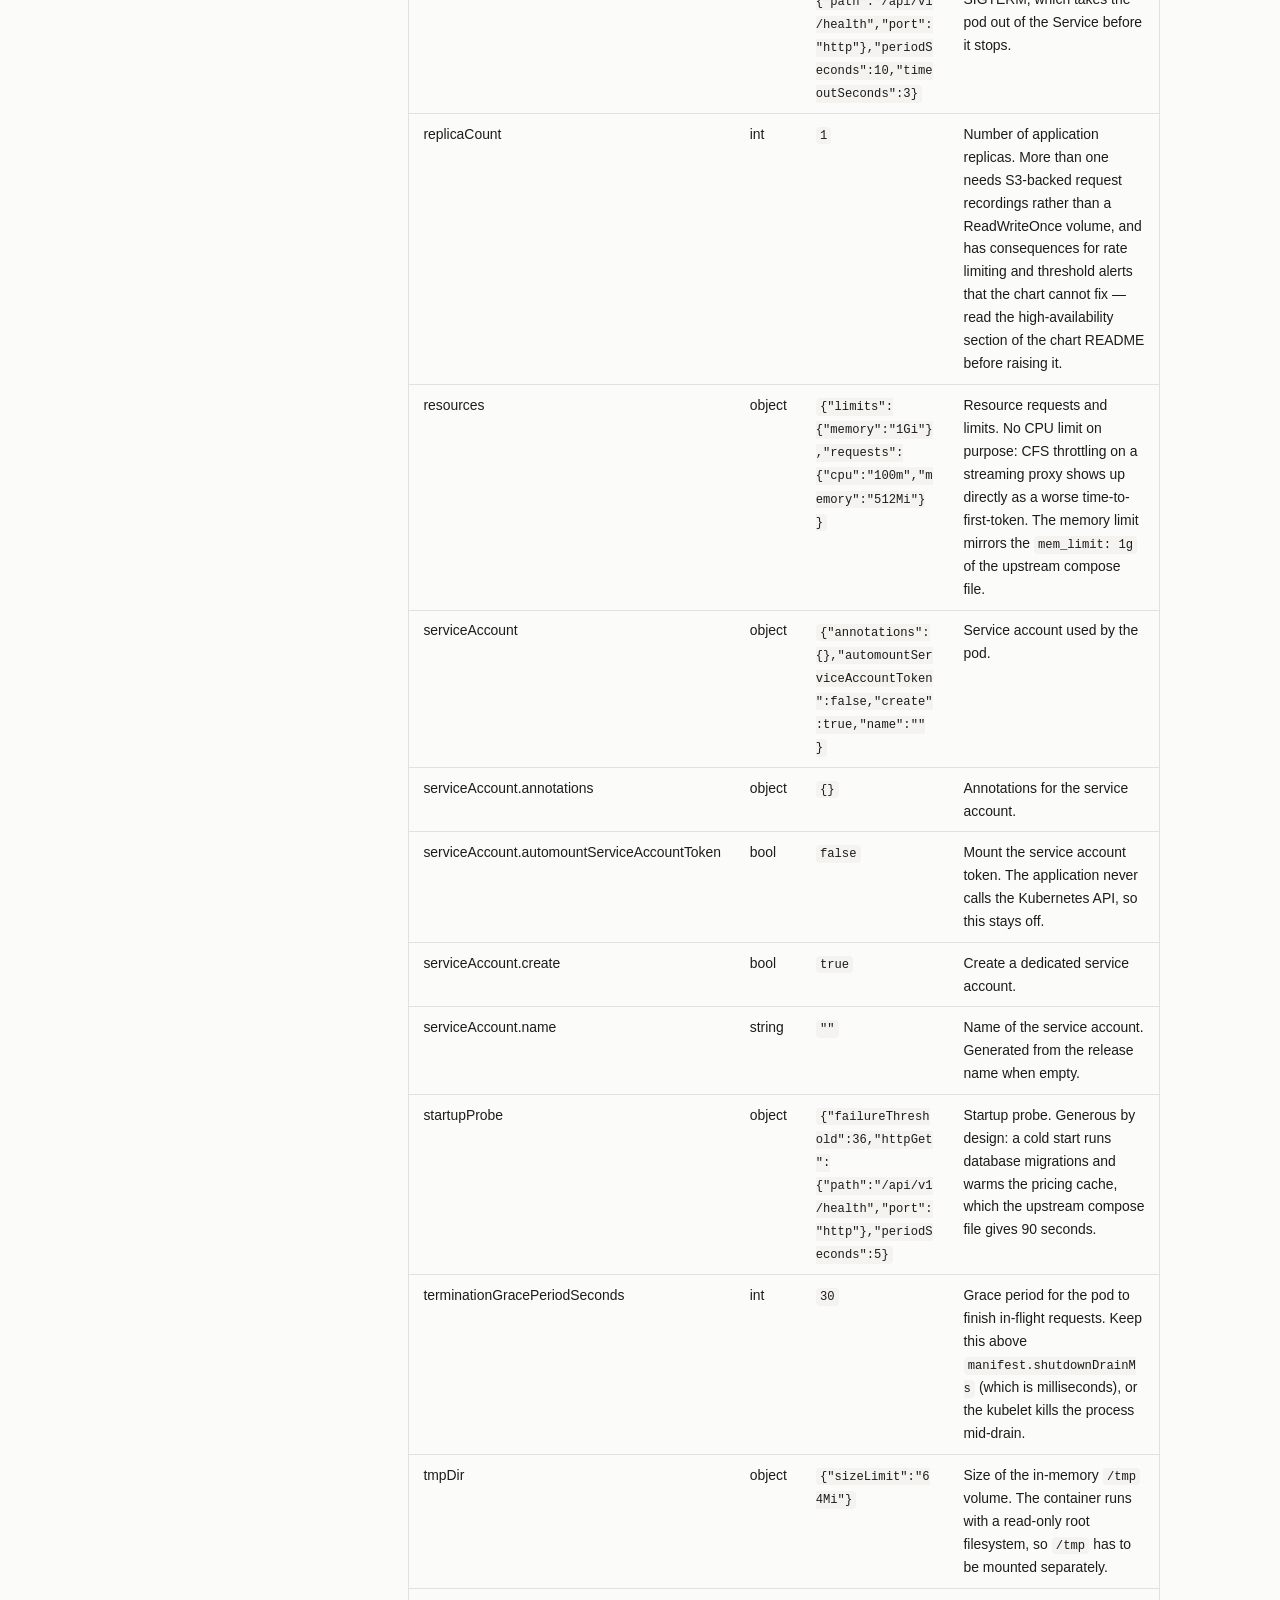
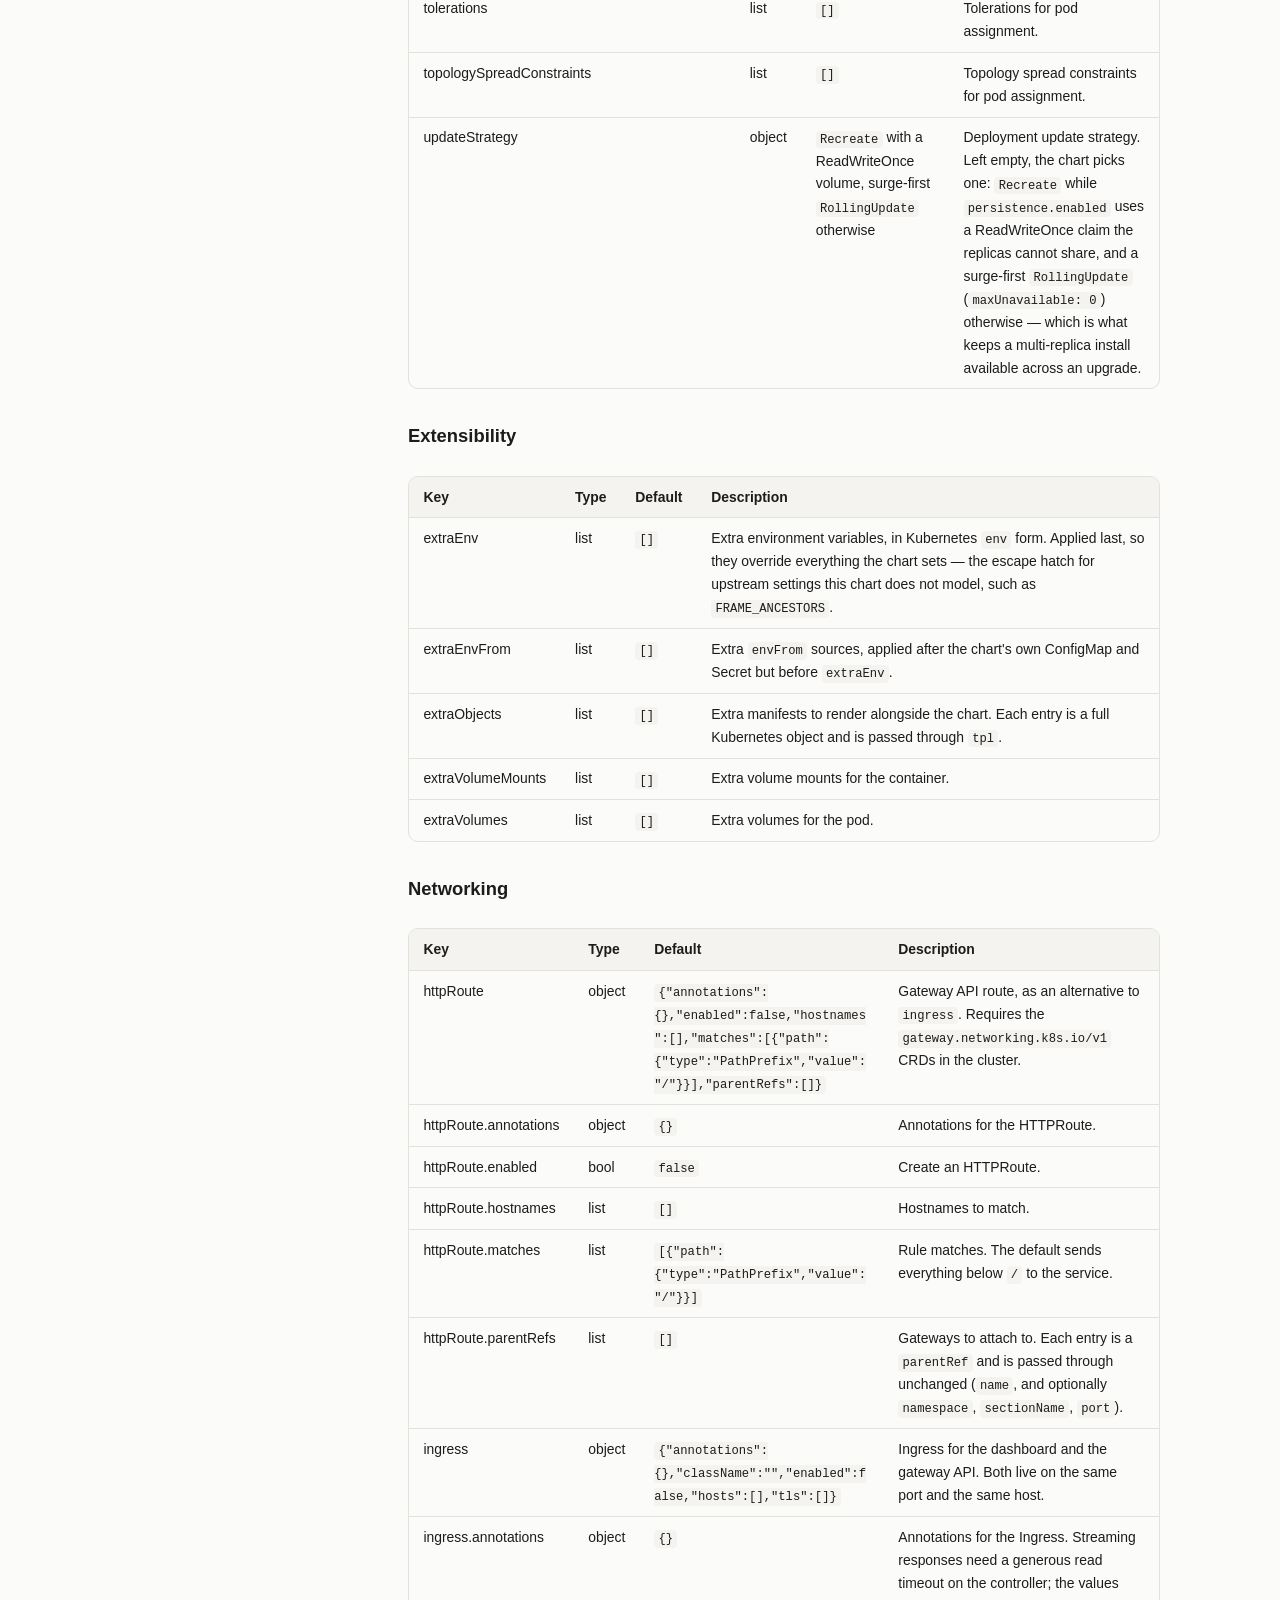
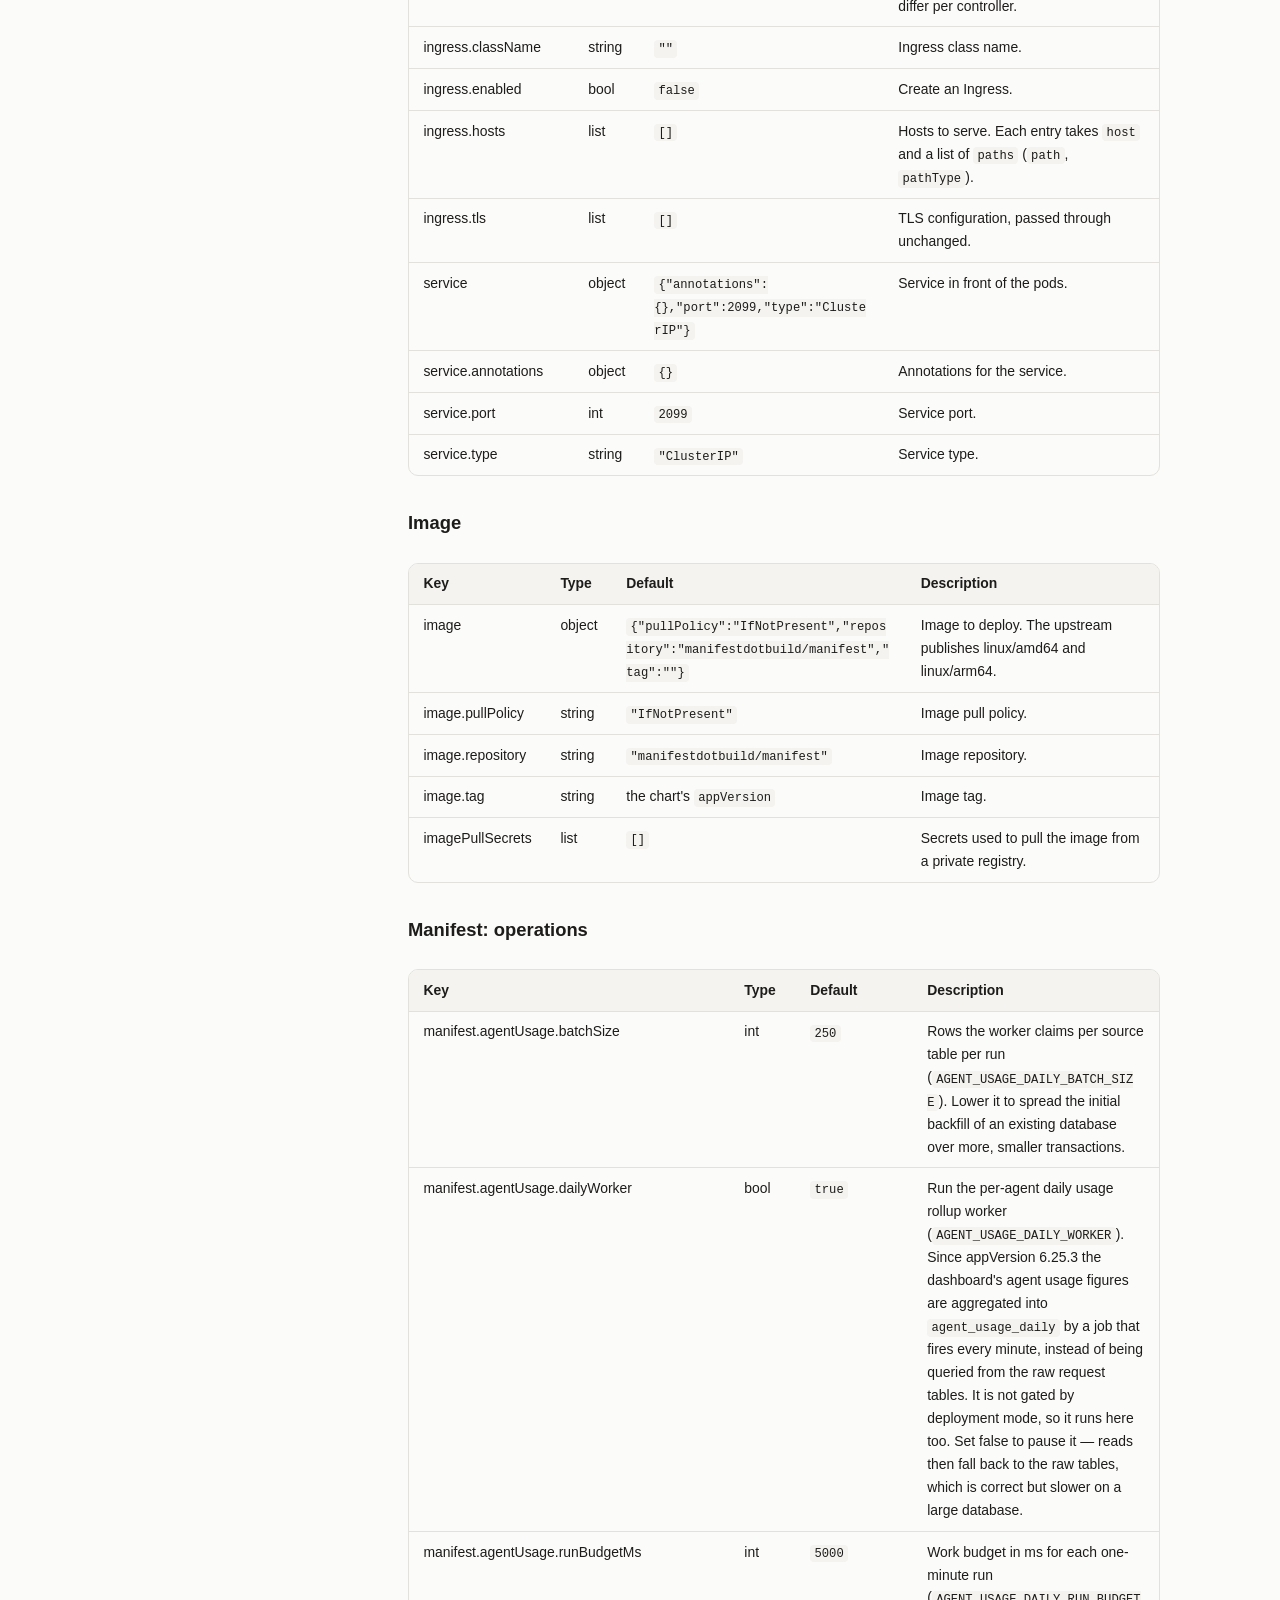
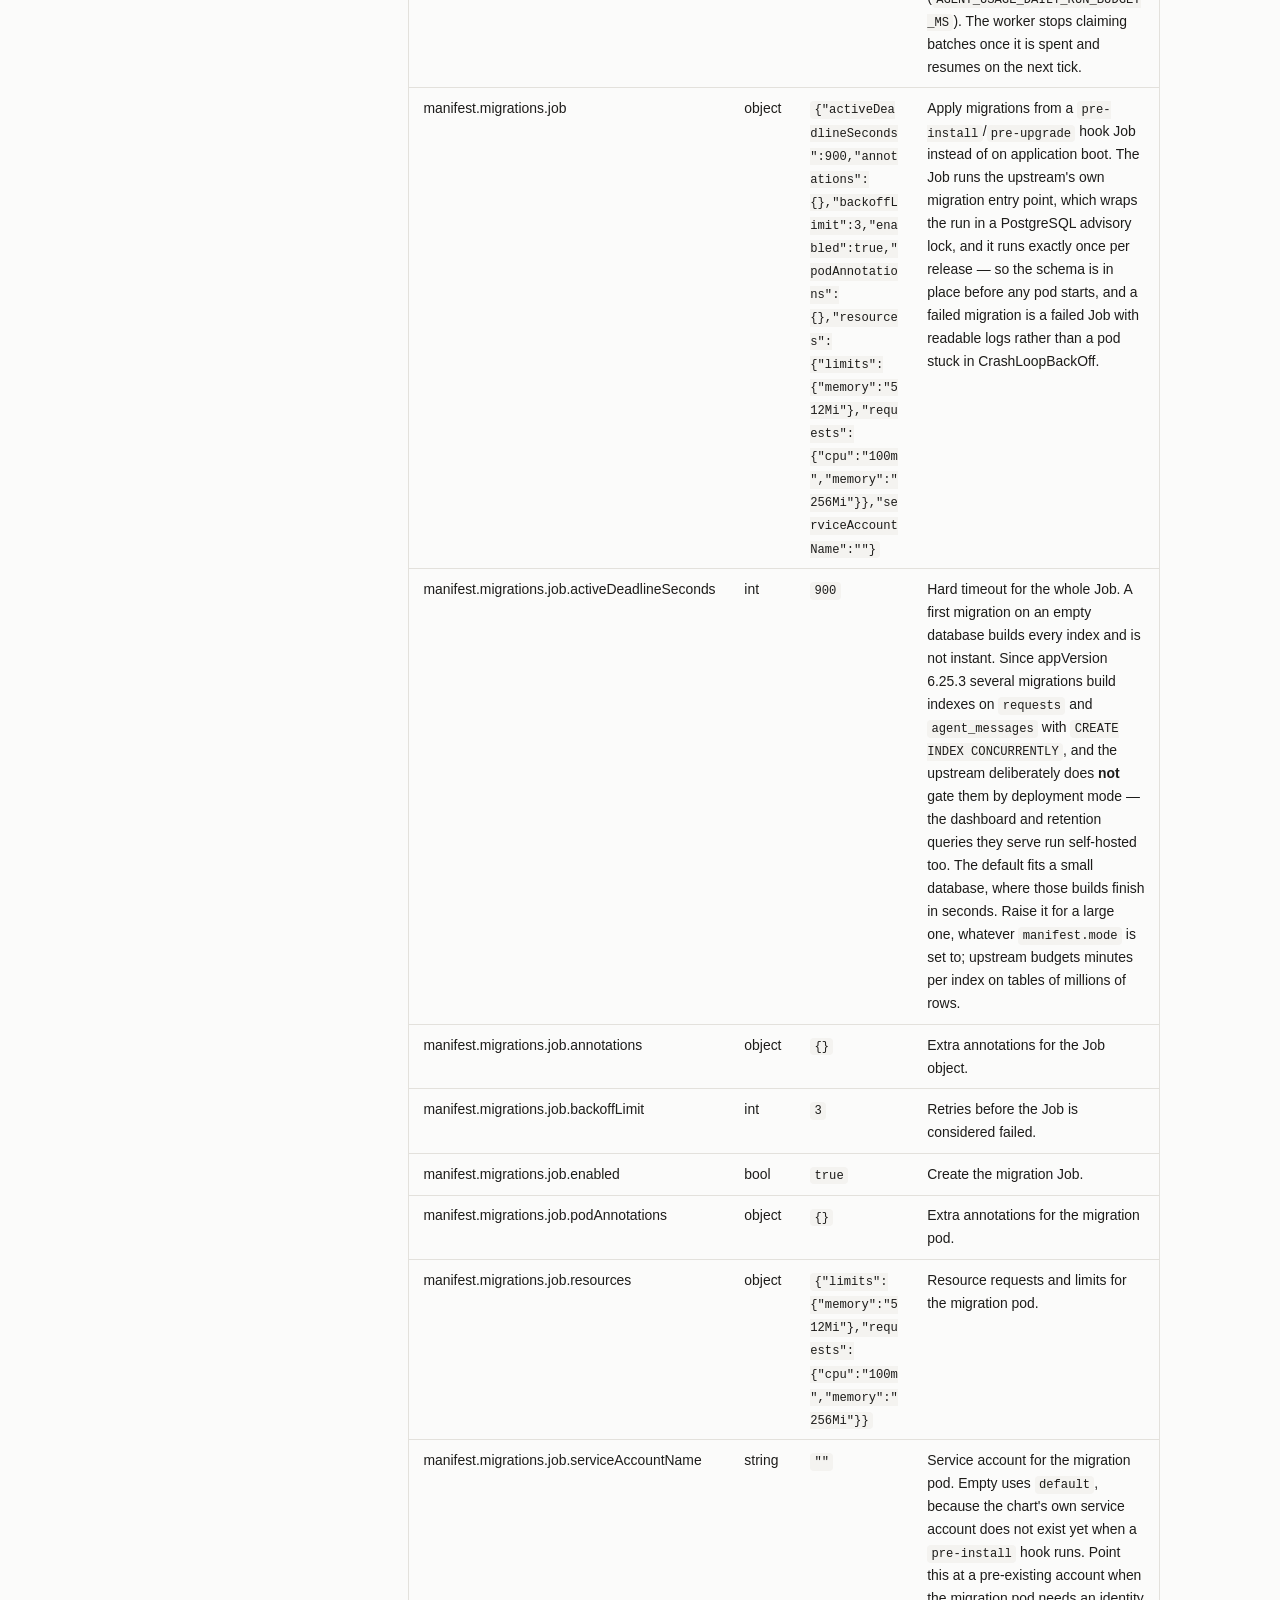
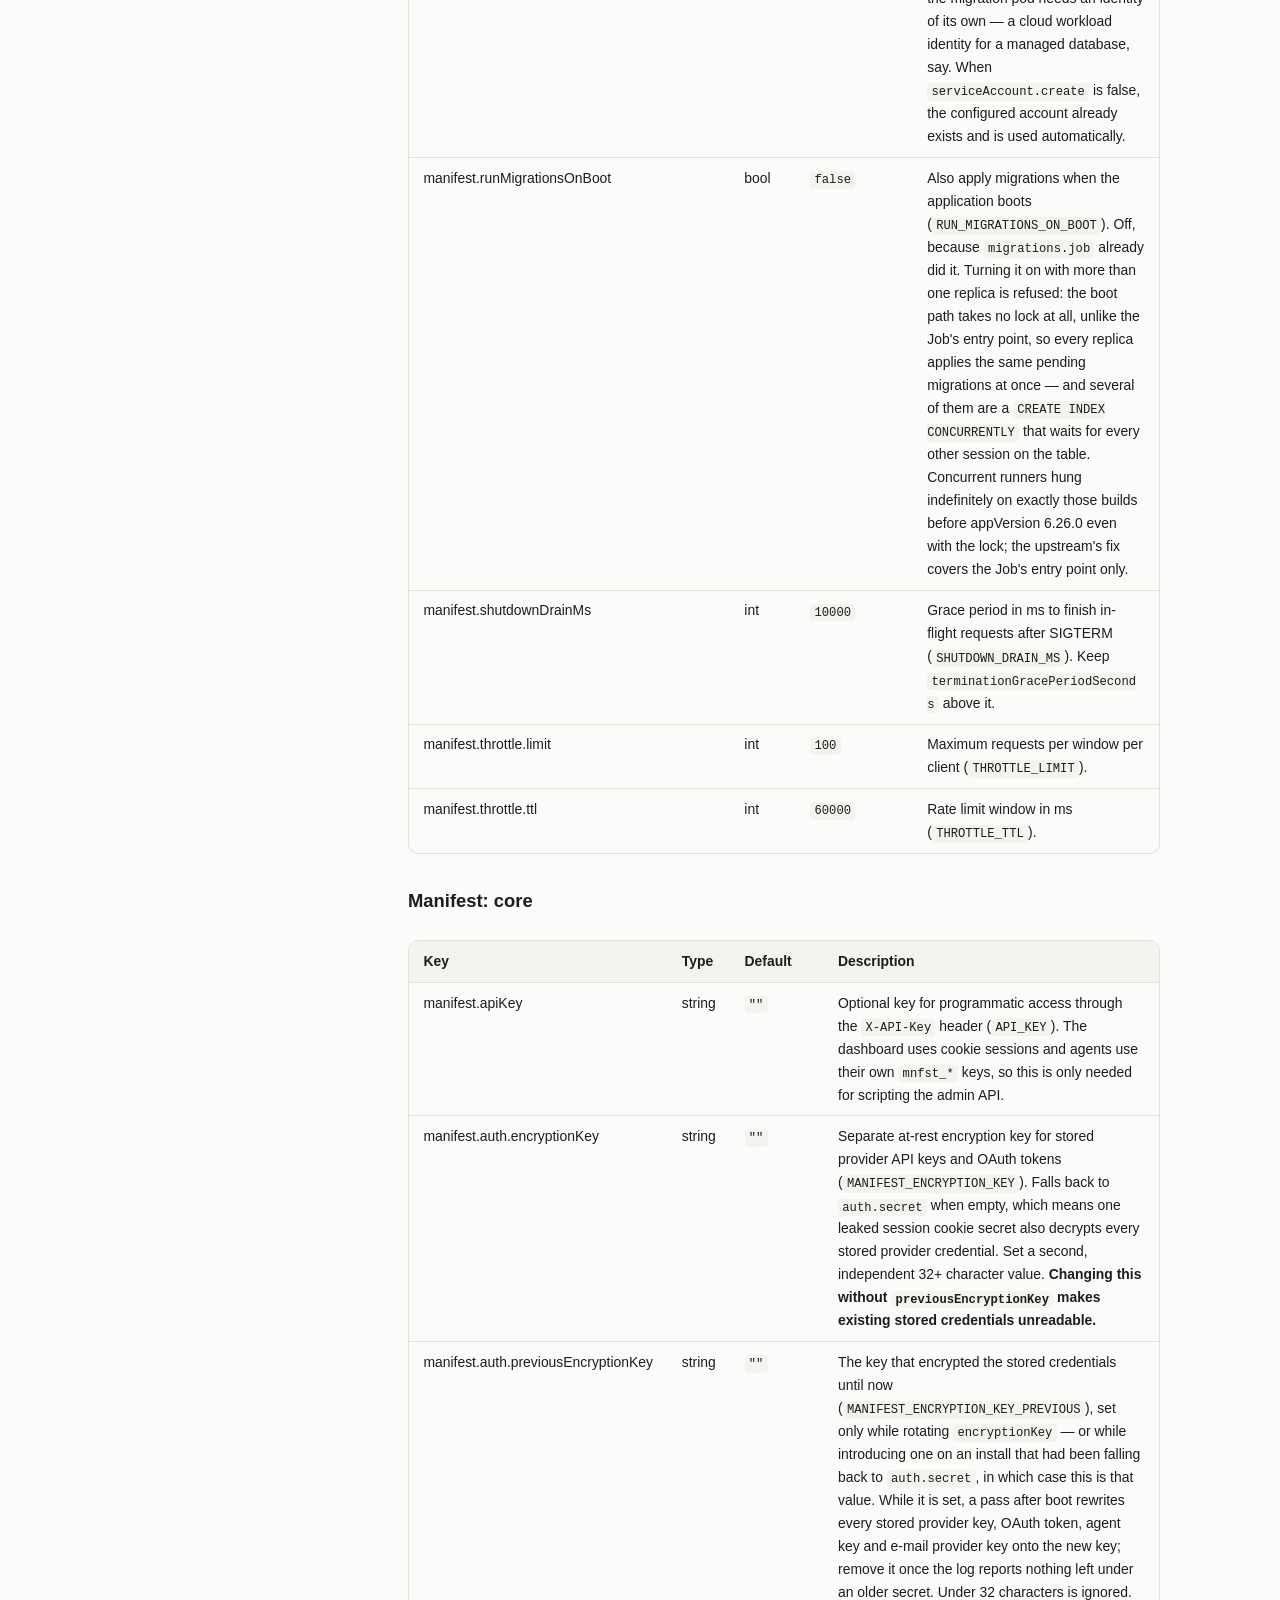
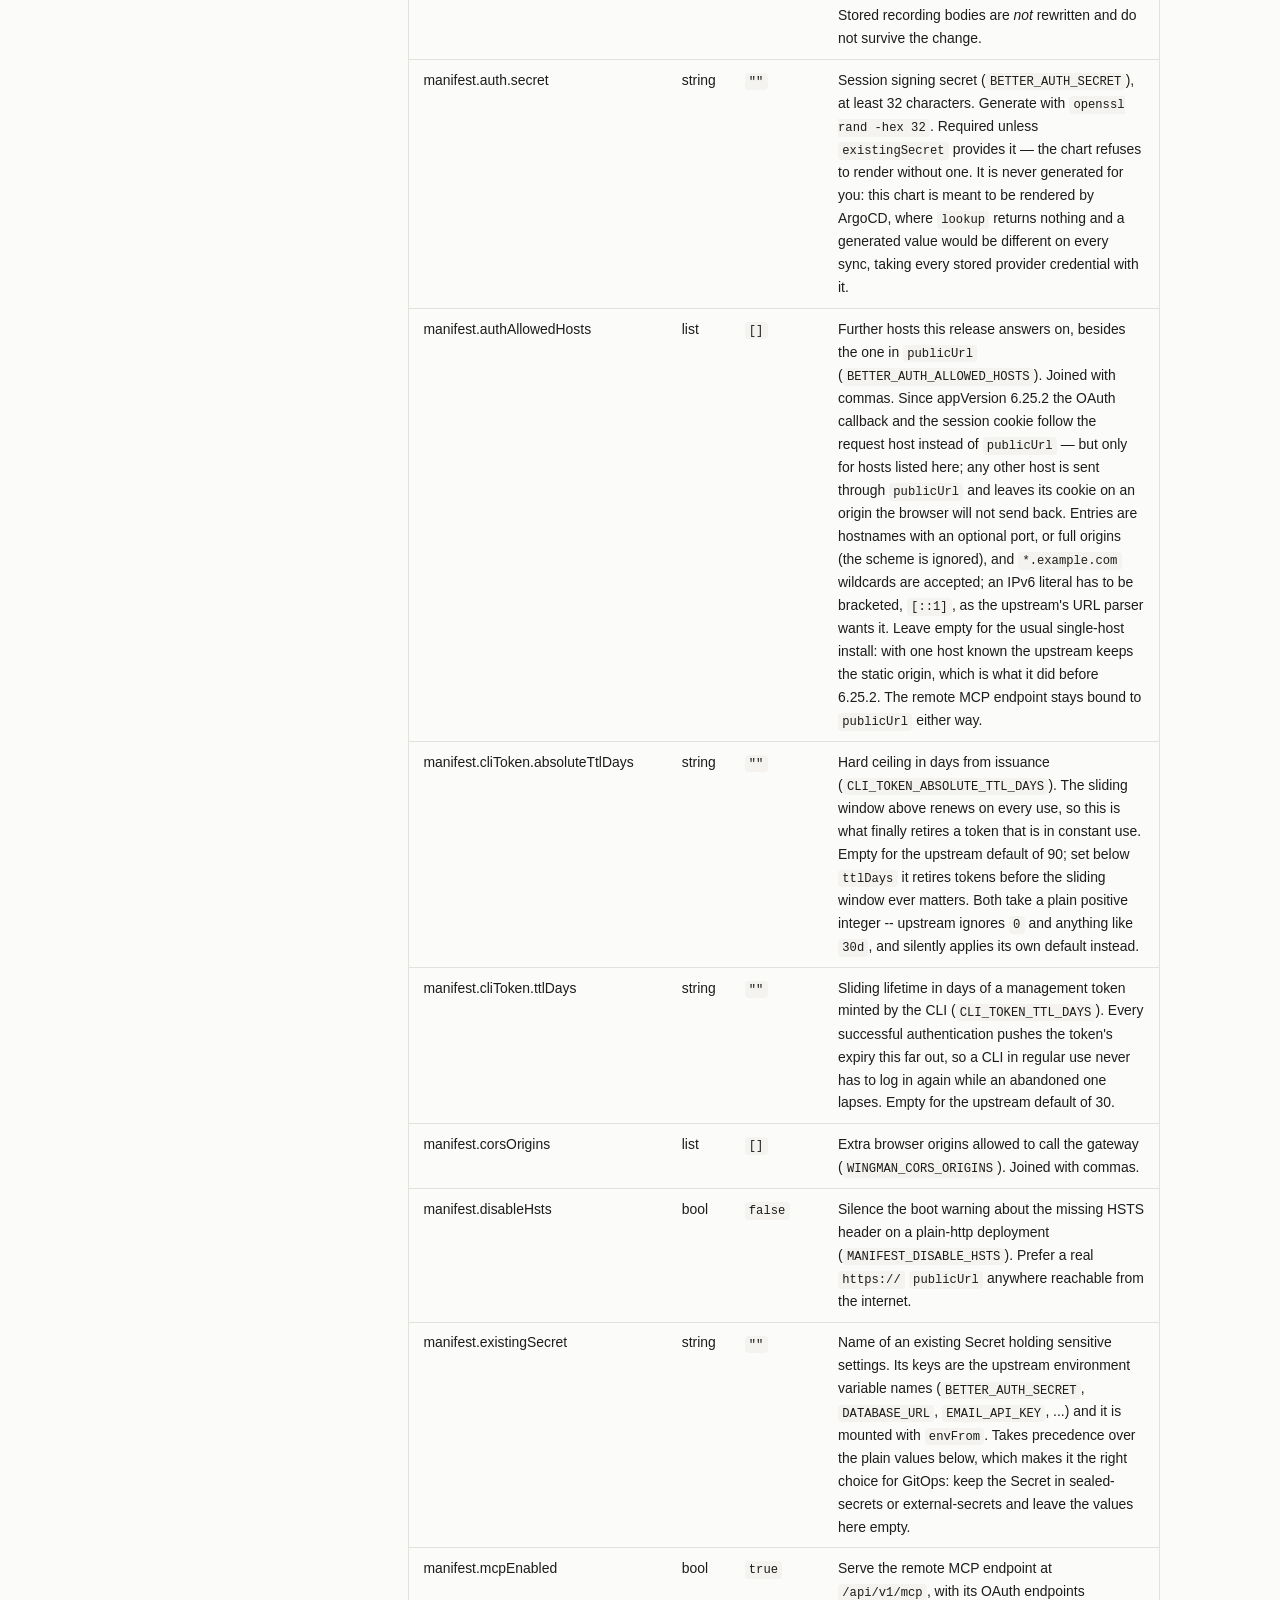
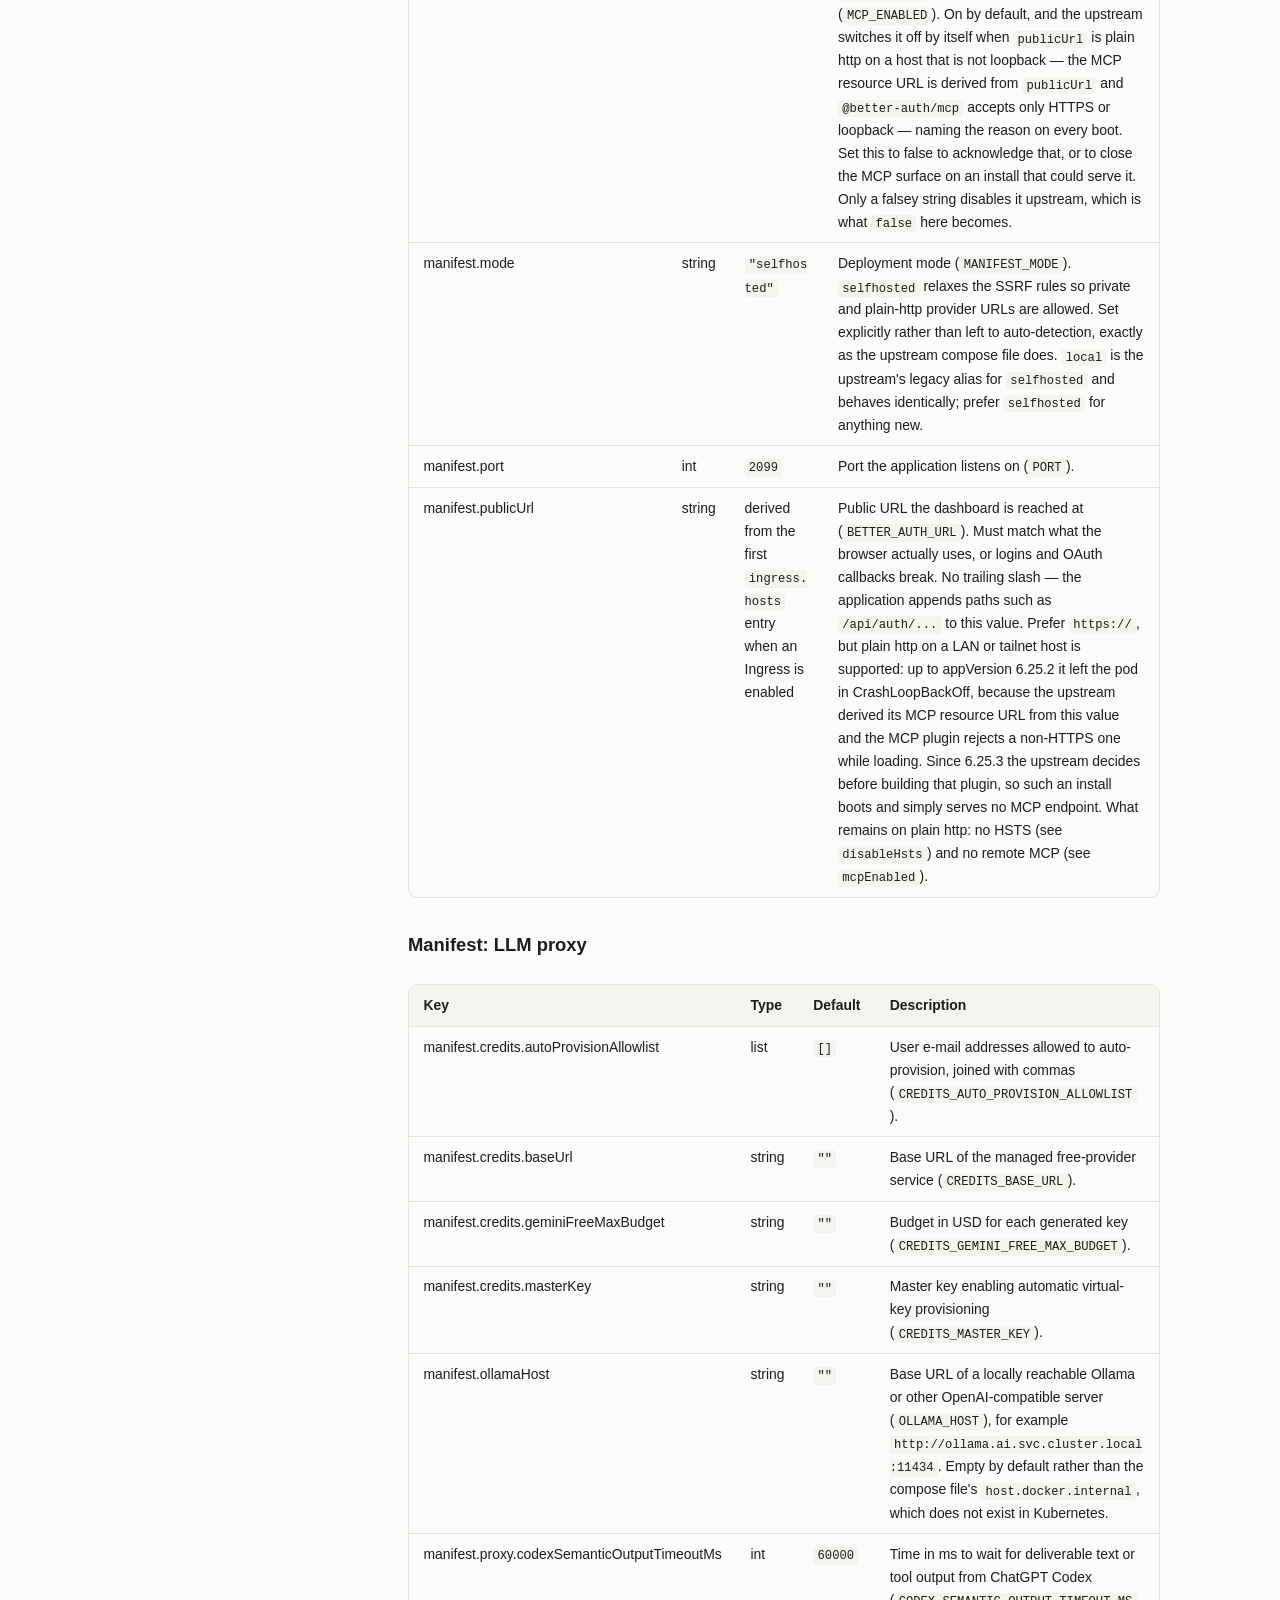
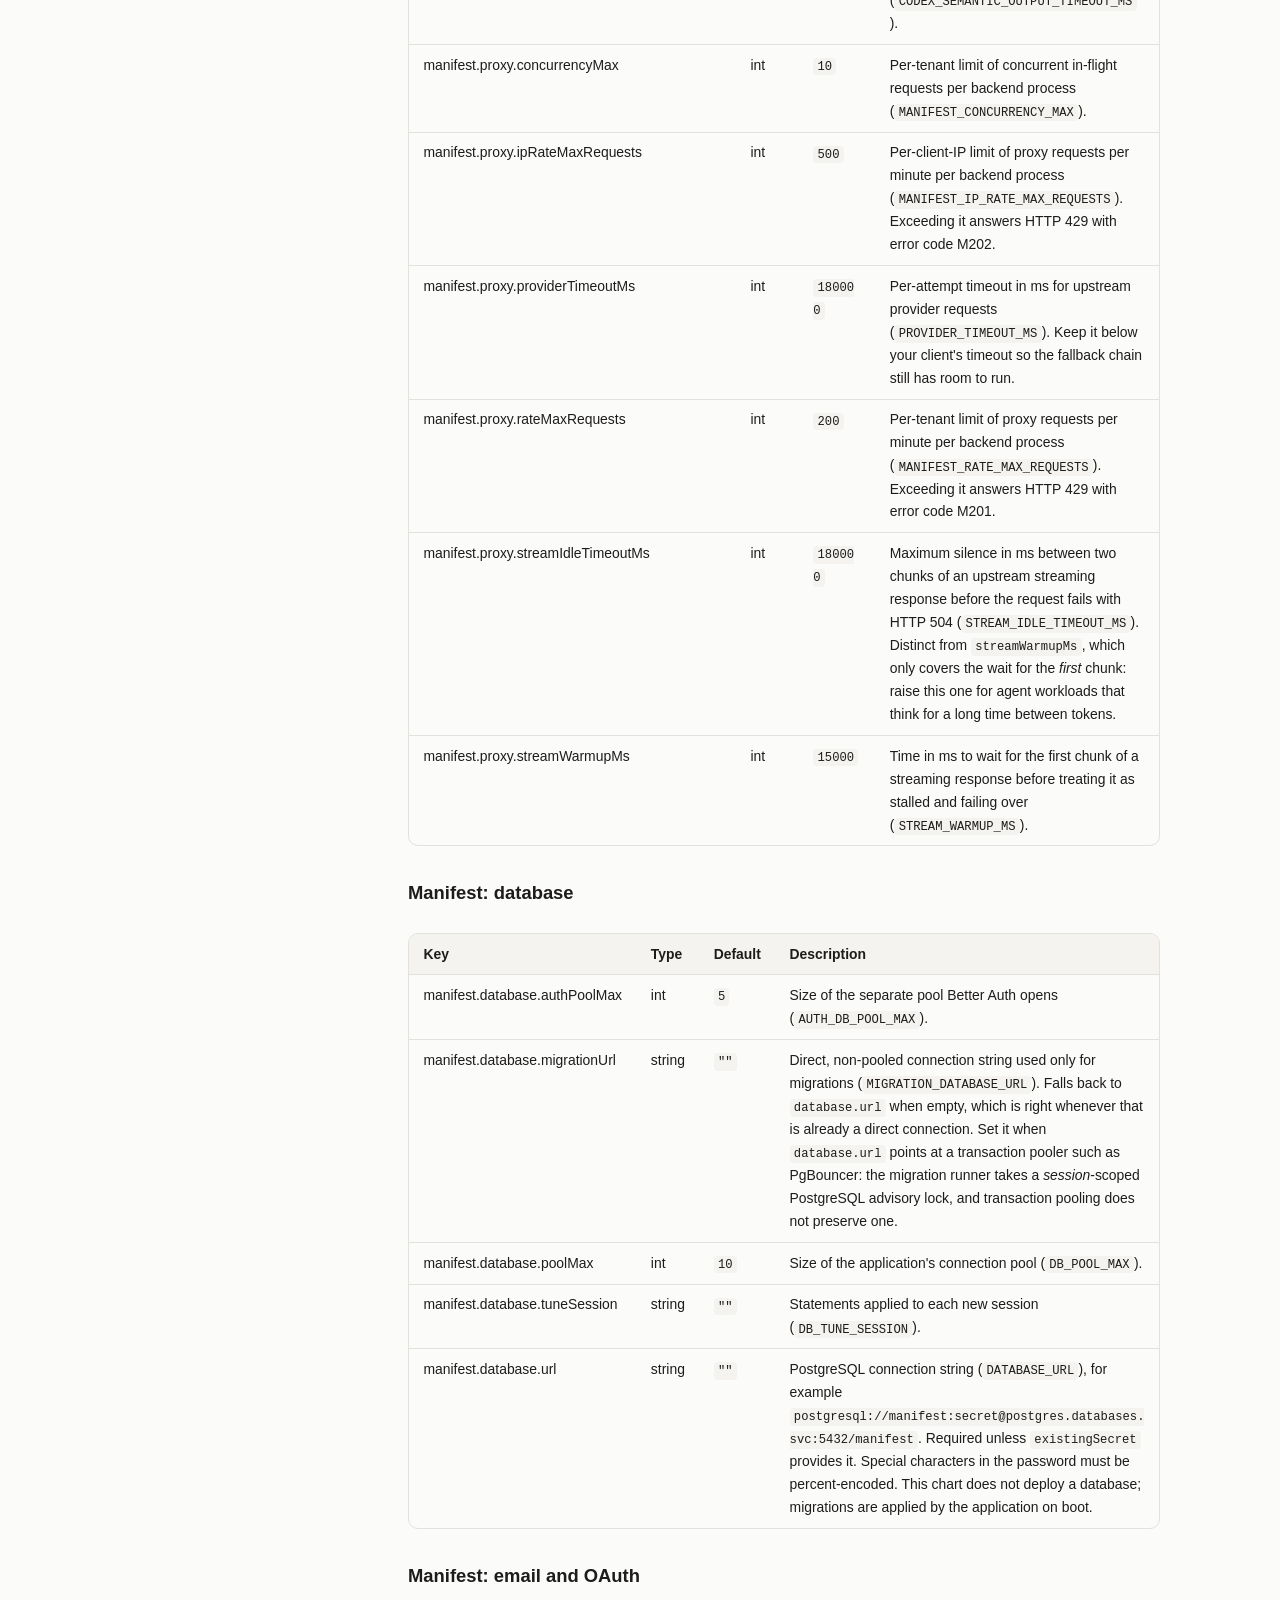
==== commit f140e82f: "docs: render the site for f8c2ca9" ====
--- a/manifest-llm-gateway/index.html
+++ b/manifest-llm-gateway/index.html
@@ -22,7 +22,7 @@
 <p class="crumbs"><a href="../">Charts</a> <span>/</span> manifest-llm-gateway</p>
 <h1>manifest-llm-gateway</h1>
 <p class="lede">Manifest, the self-hosted LLM gateway, proxy and dashboard.</p>
-<p class="badges"><span class="badge"><span>Chart</span><b>2.11.8</b></span><span class="badge"><span>App</span><b>6.28.11</b></span><span class="badge"><span>Type</span><b>application</b></span></p>
+<p class="badges"><span class="badge"><span>Chart</span><b>2.11.9</b></span><span class="badge"><span>App</span><b>6.28.11</b></span><span class="badge"><span>Type</span><b>application</b></span></p>
 <p class="page-links"><a href="https://manifest.build">manifest.build</a></p>
 
 <div class="layout">
@@ -57,10 +57,10 @@
 <p>From the Helm repository:</p>
 <pre><code class="language-bash">helm repo add rgielen https://rgielen.github.io/charts
 helm repo update
-helm install my-manifest-llm-gateway rgielen/manifest-llm-gateway --version 2.11.8
+helm install my-manifest-llm-gateway rgielen/manifest-llm-gateway --version 2.11.9
 </code></pre>
 <p>Or directly from the OCI registry:</p>
-<pre><code class="language-bash">helm install my-manifest-llm-gateway oci://ghcr.io/rgielen/charts/manifest-llm-gateway --version 2.11.8
+<pre><code class="language-bash">helm install my-manifest-llm-gateway oci://ghcr.io/rgielen/charts/manifest-llm-gateway --version 2.11.9
 </code></pre>
 <h2 id="source-code">Source Code<a class="anchor" href="#source-code" title="Permanent link">#</a></h2>
 <ul>
@@ -1298,7 +1298,7 @@
   source:
     repoURL: https://rgielen.github.io/charts
     chart: manifest-llm-gateway
-    targetRevision: 2.11.8
+    targetRevision: 2.11.9
     helm:
       valuesObject:
         manifest:
@@ -1639,6 +1639,13 @@
 </thead>
 <tbody>
 <tr>
+<td><a href="https://github.com/rgielen/charts/releases/tag/manifest-llm-gateway-2.11.9"><code>2.11.9</code></a></td>
+<td><code>6.28.11</code></td>
+<td>2026-11-09</td>
+<td><a href="https://github.com/rgielen/charts/releases/download/manifest-llm-gateway-2.11.9/manifest-llm-gateway-2.11.9.tgz"><code>.tgz</code></a></td>
+<td><code>f3a31d8c8cbd654af64…</code></td>
+</tr>
+<tr>
 <td><a href="https://github.com/rgielen/charts/releases/tag/manifest-llm-gateway-2.11.8"><code>2.11.8</code></a></td>
 <td><code>6.28.11</code></td>
 <td>2026-10-30</td>
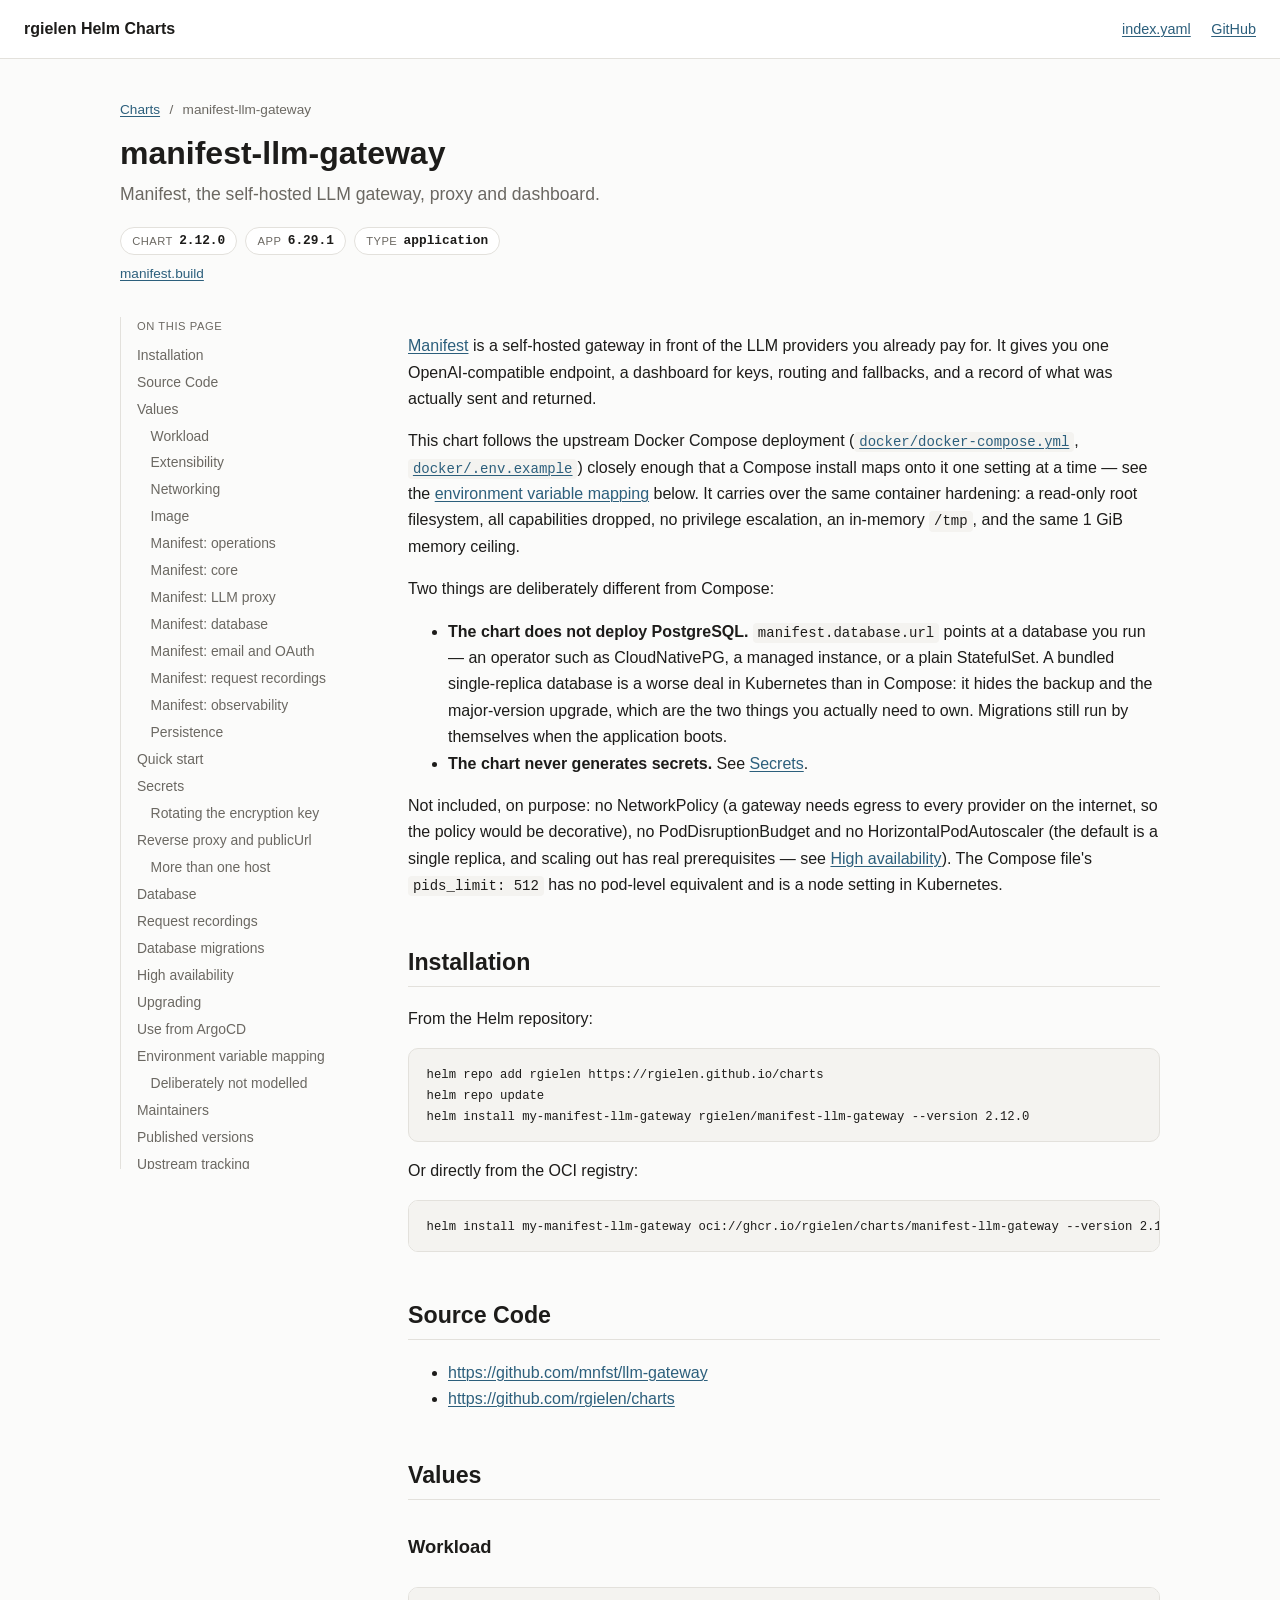
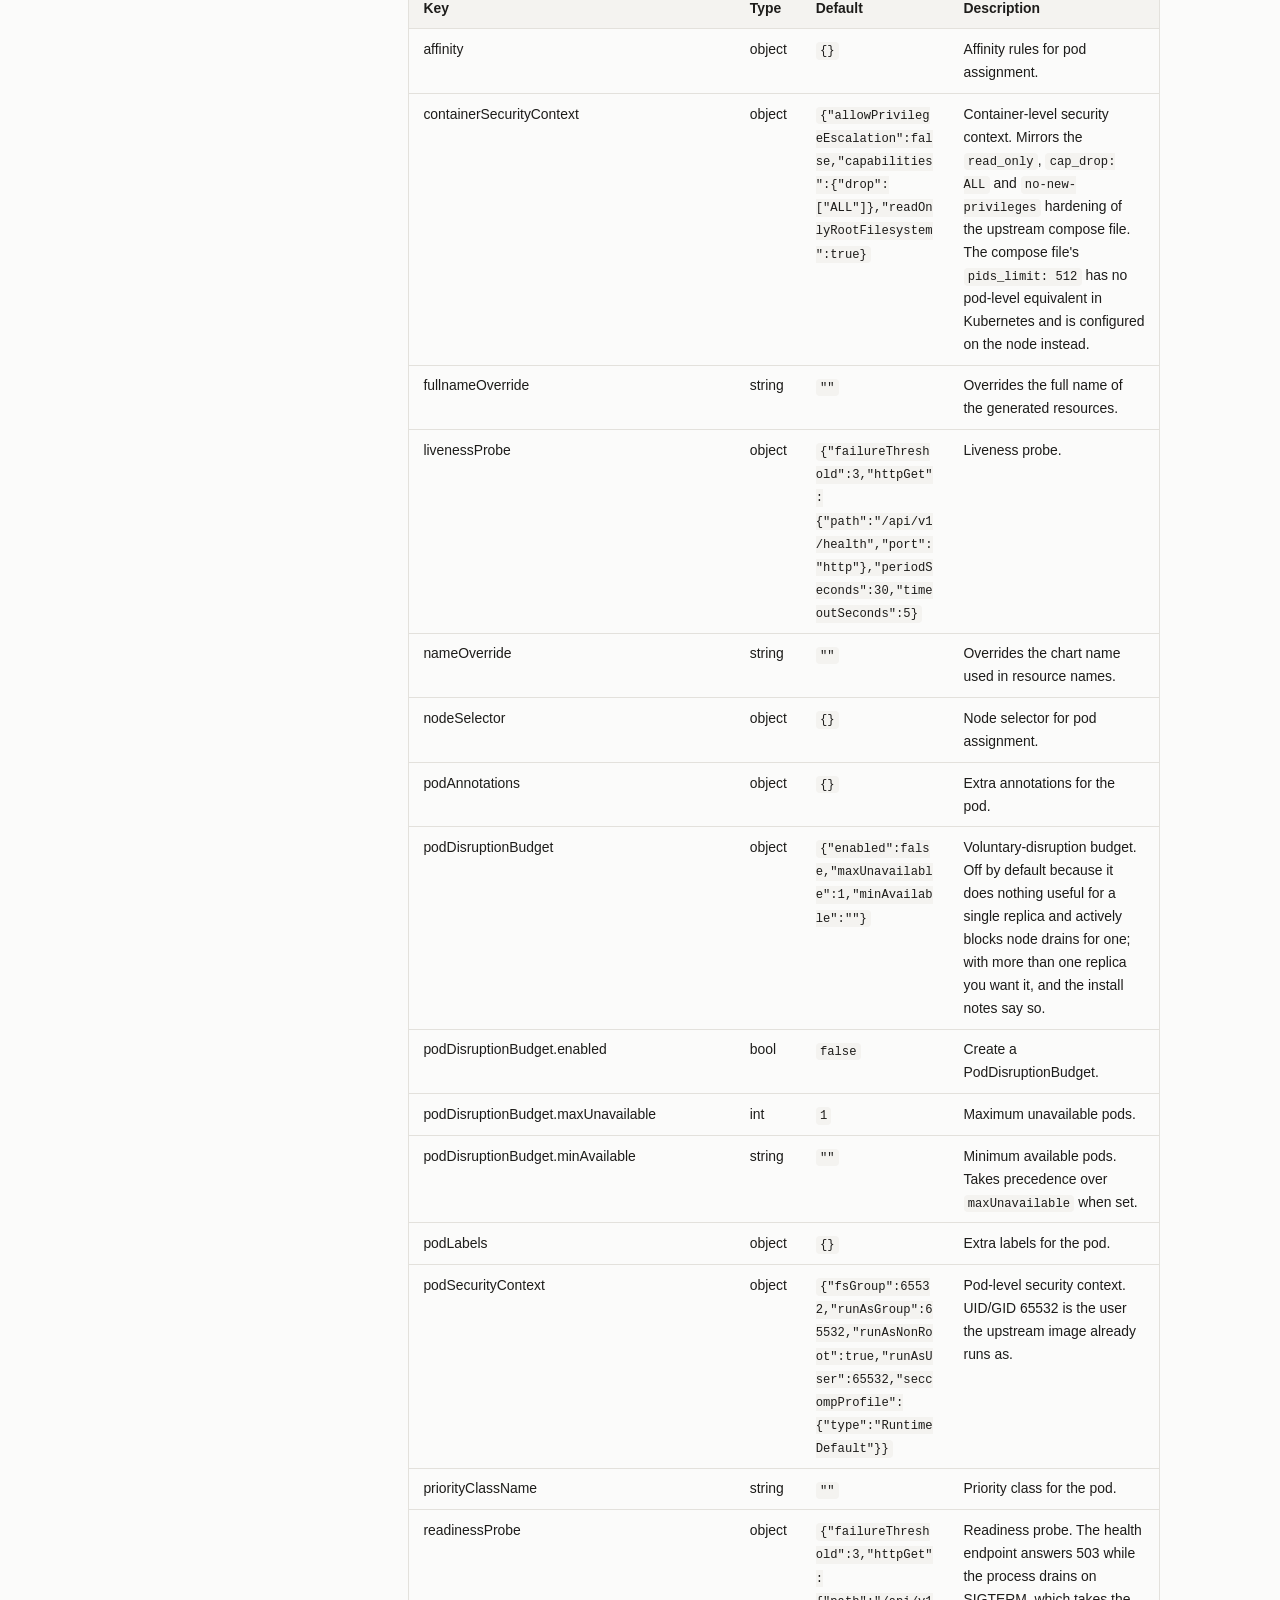
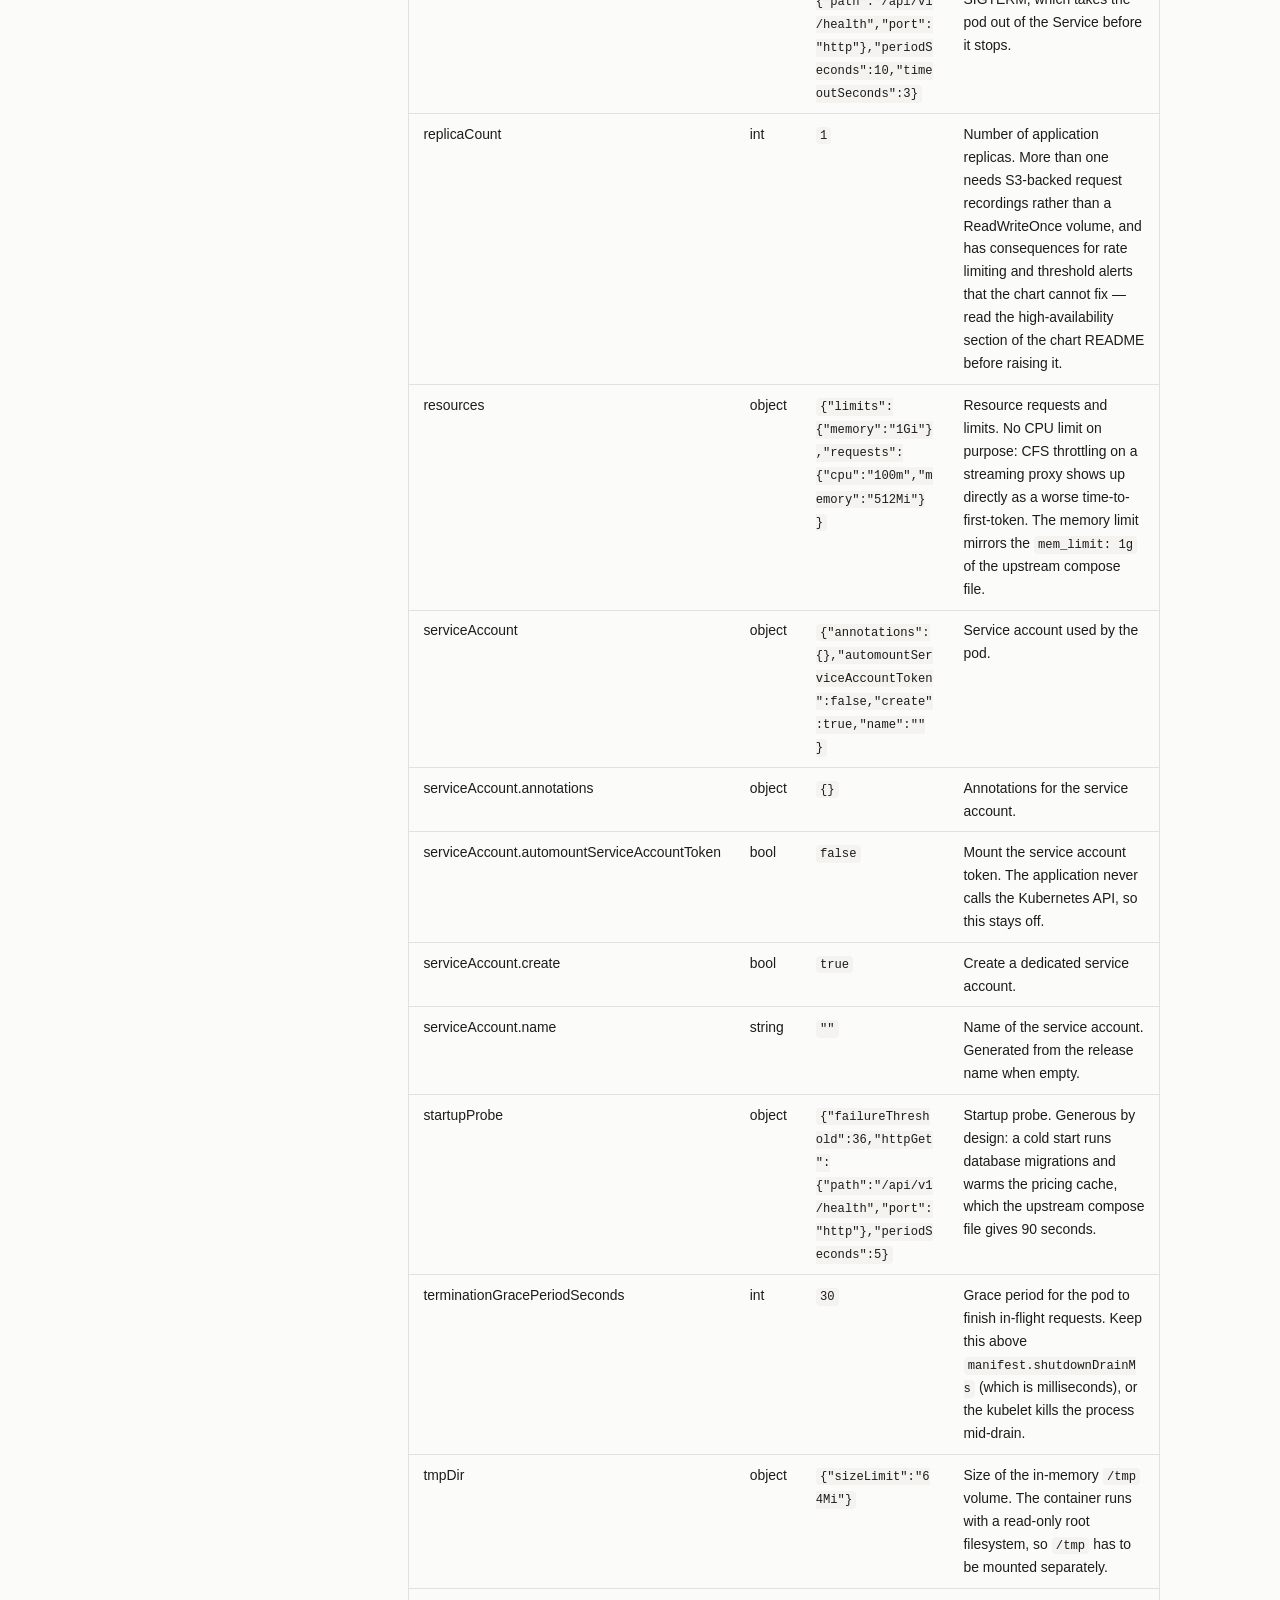
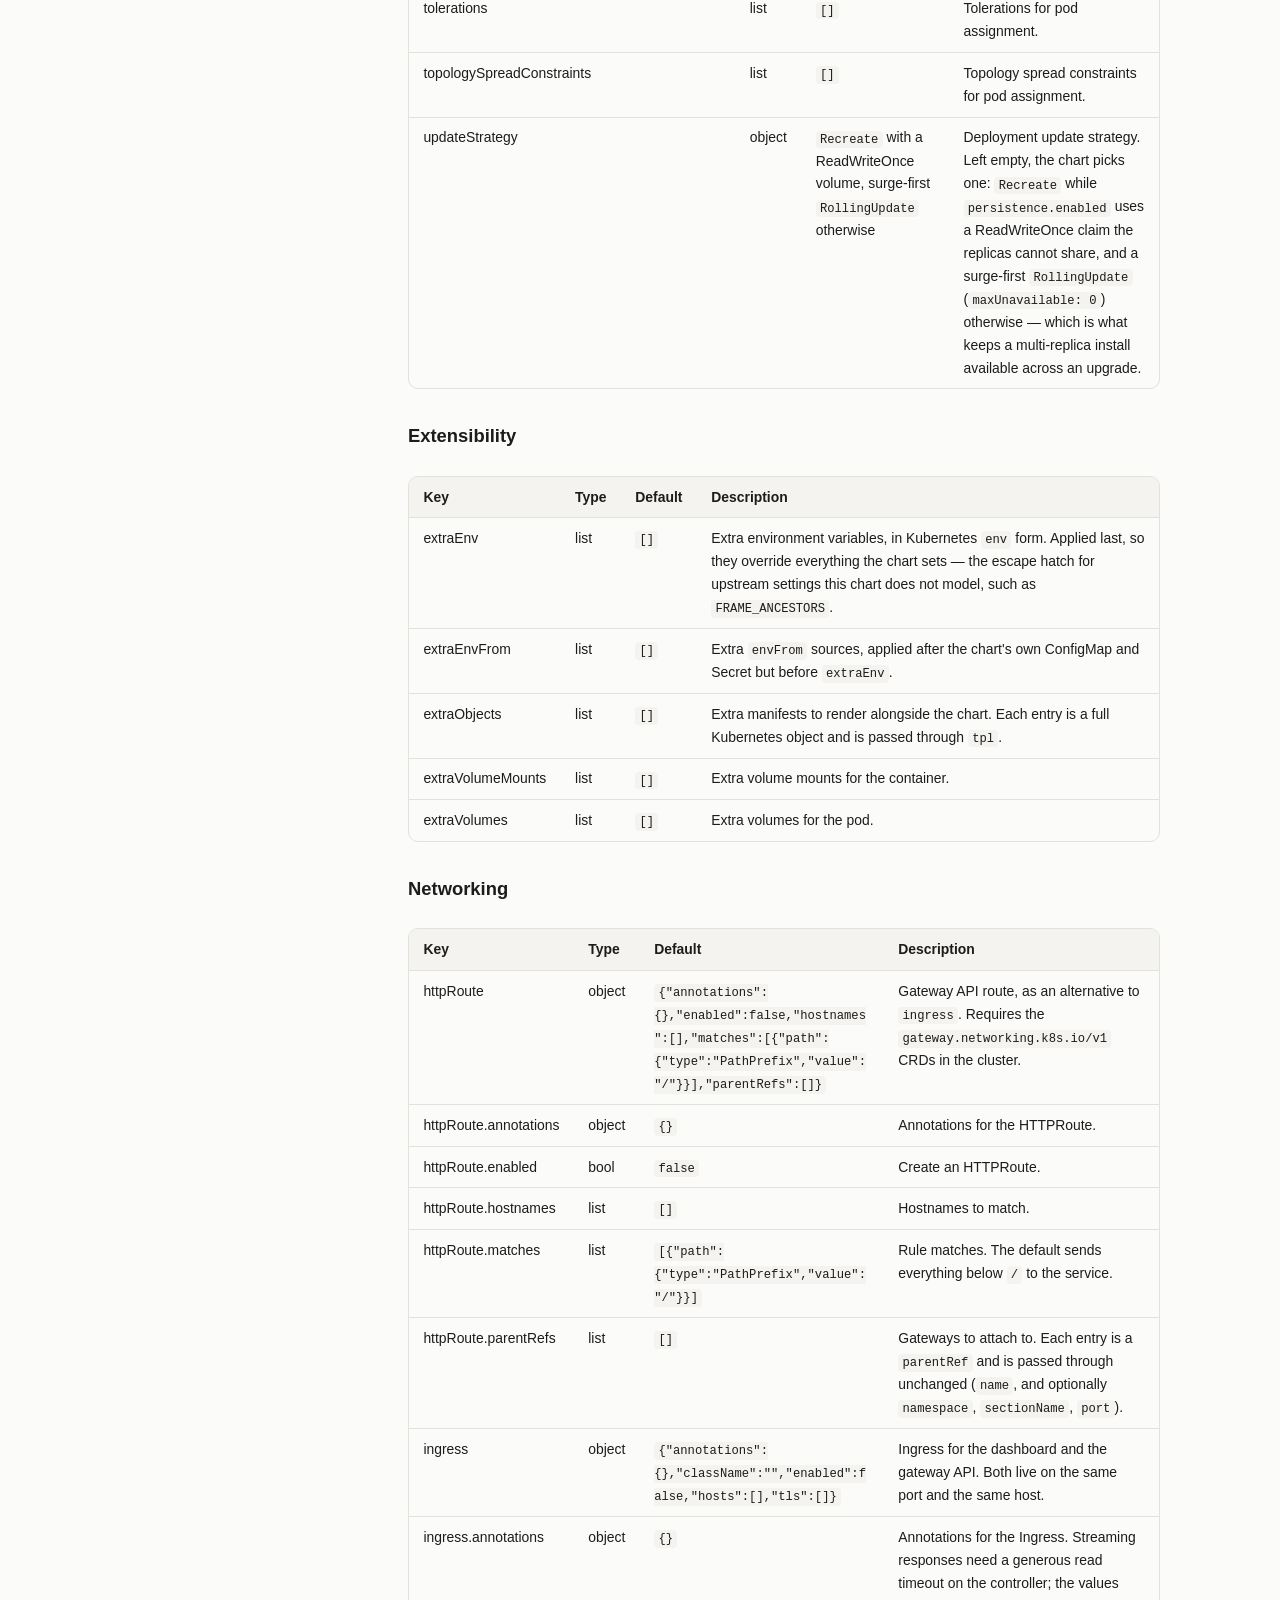
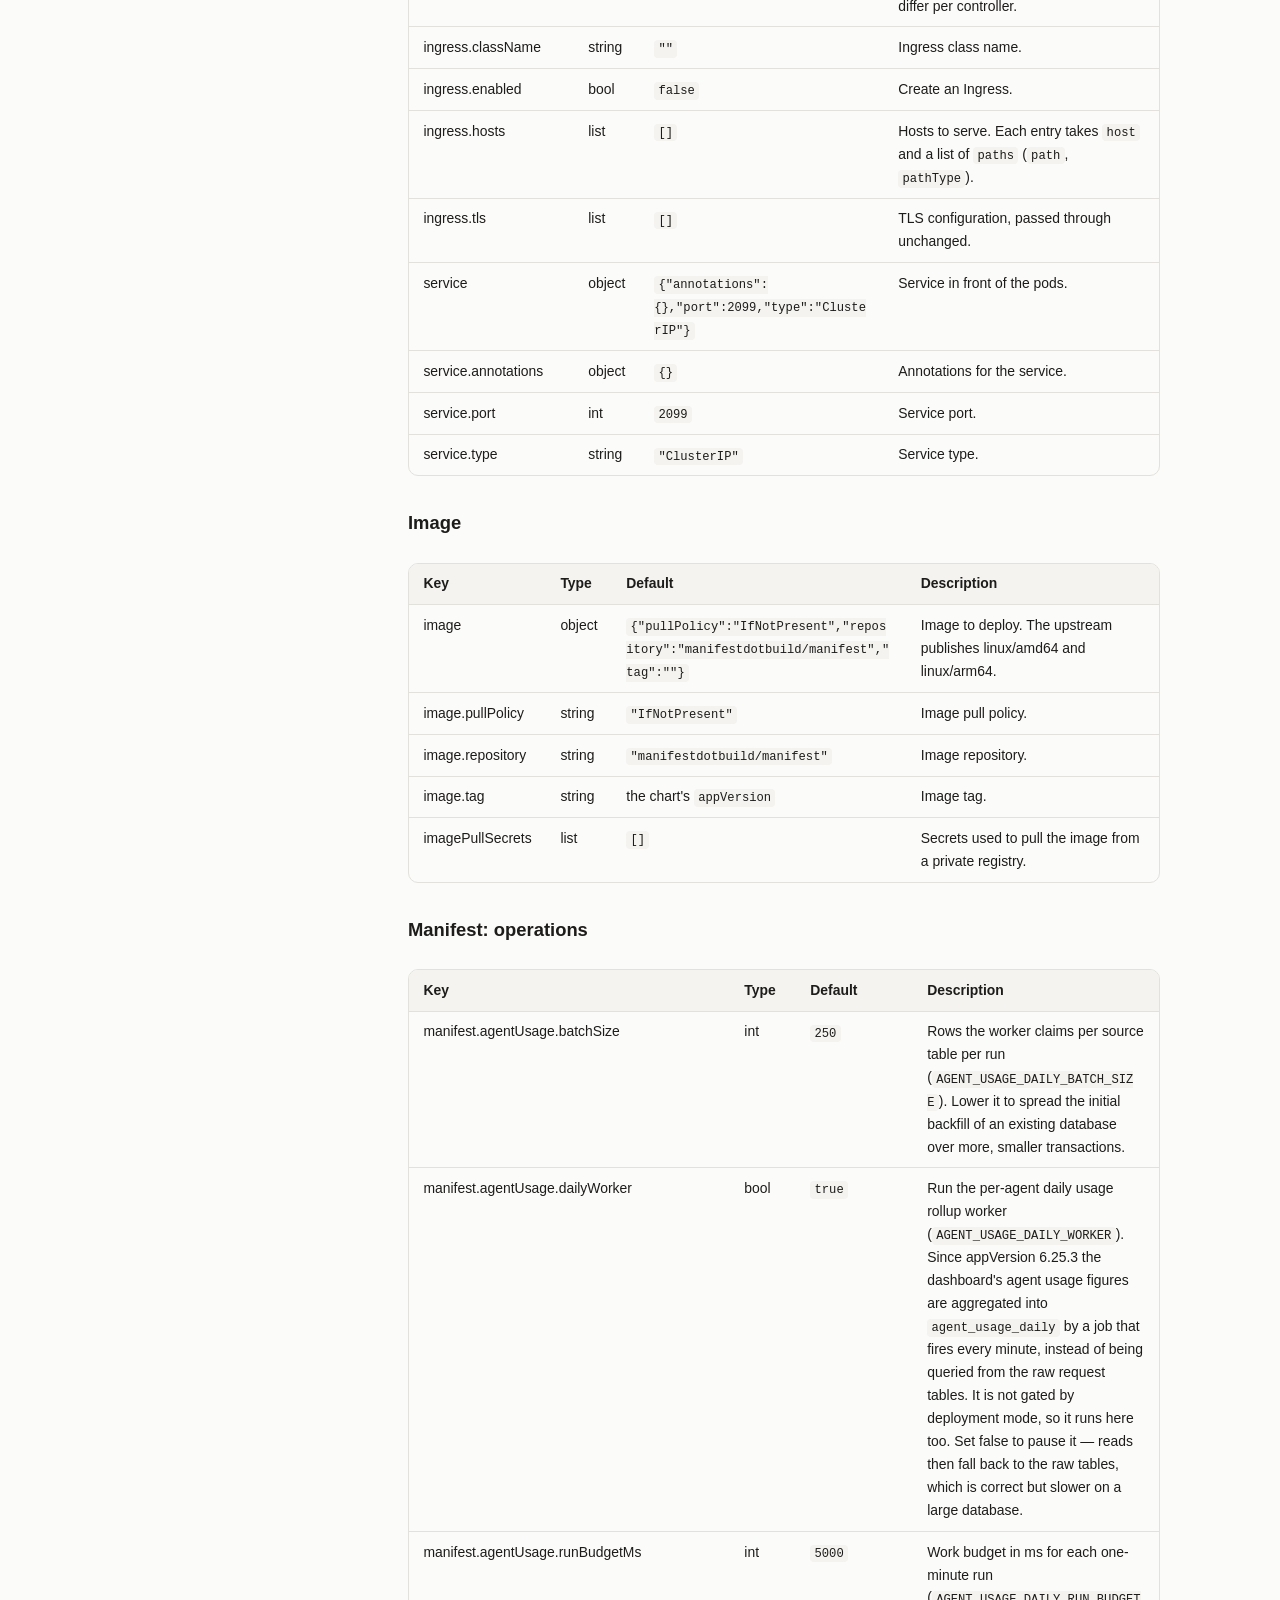
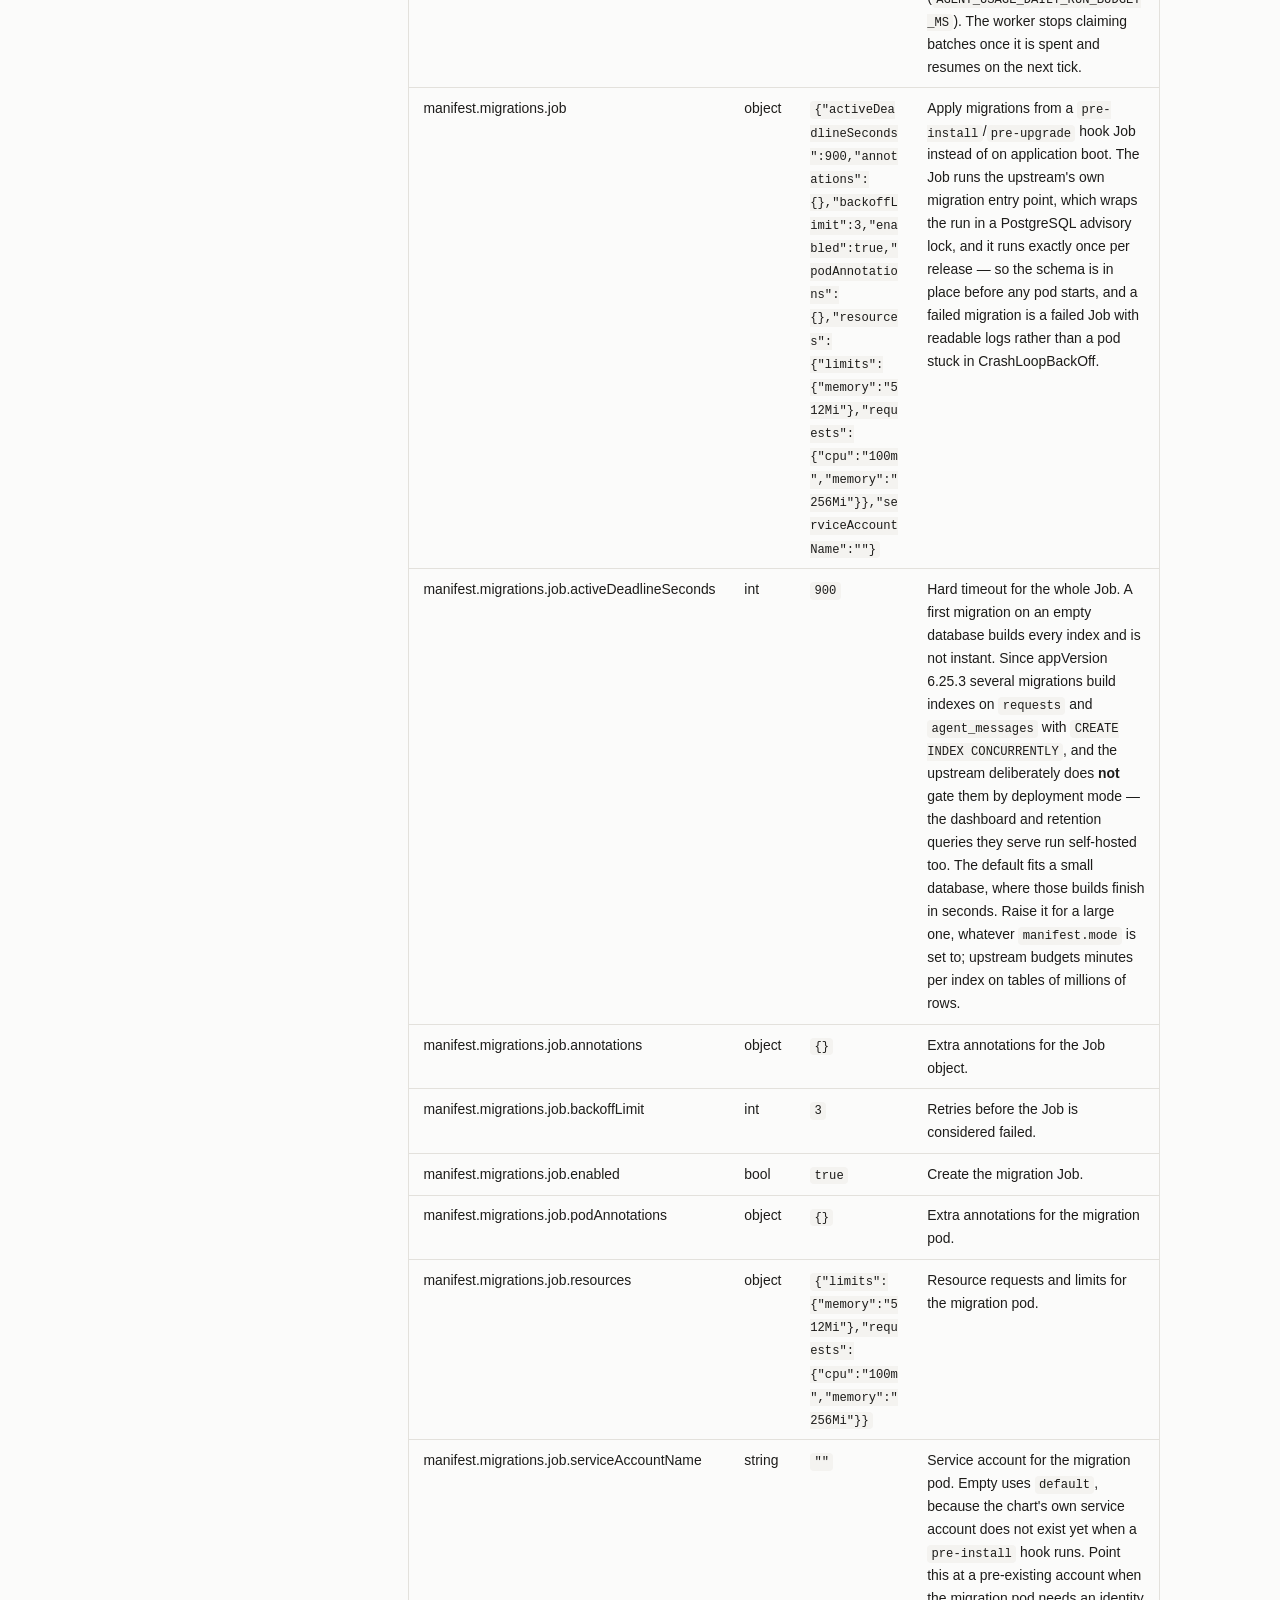
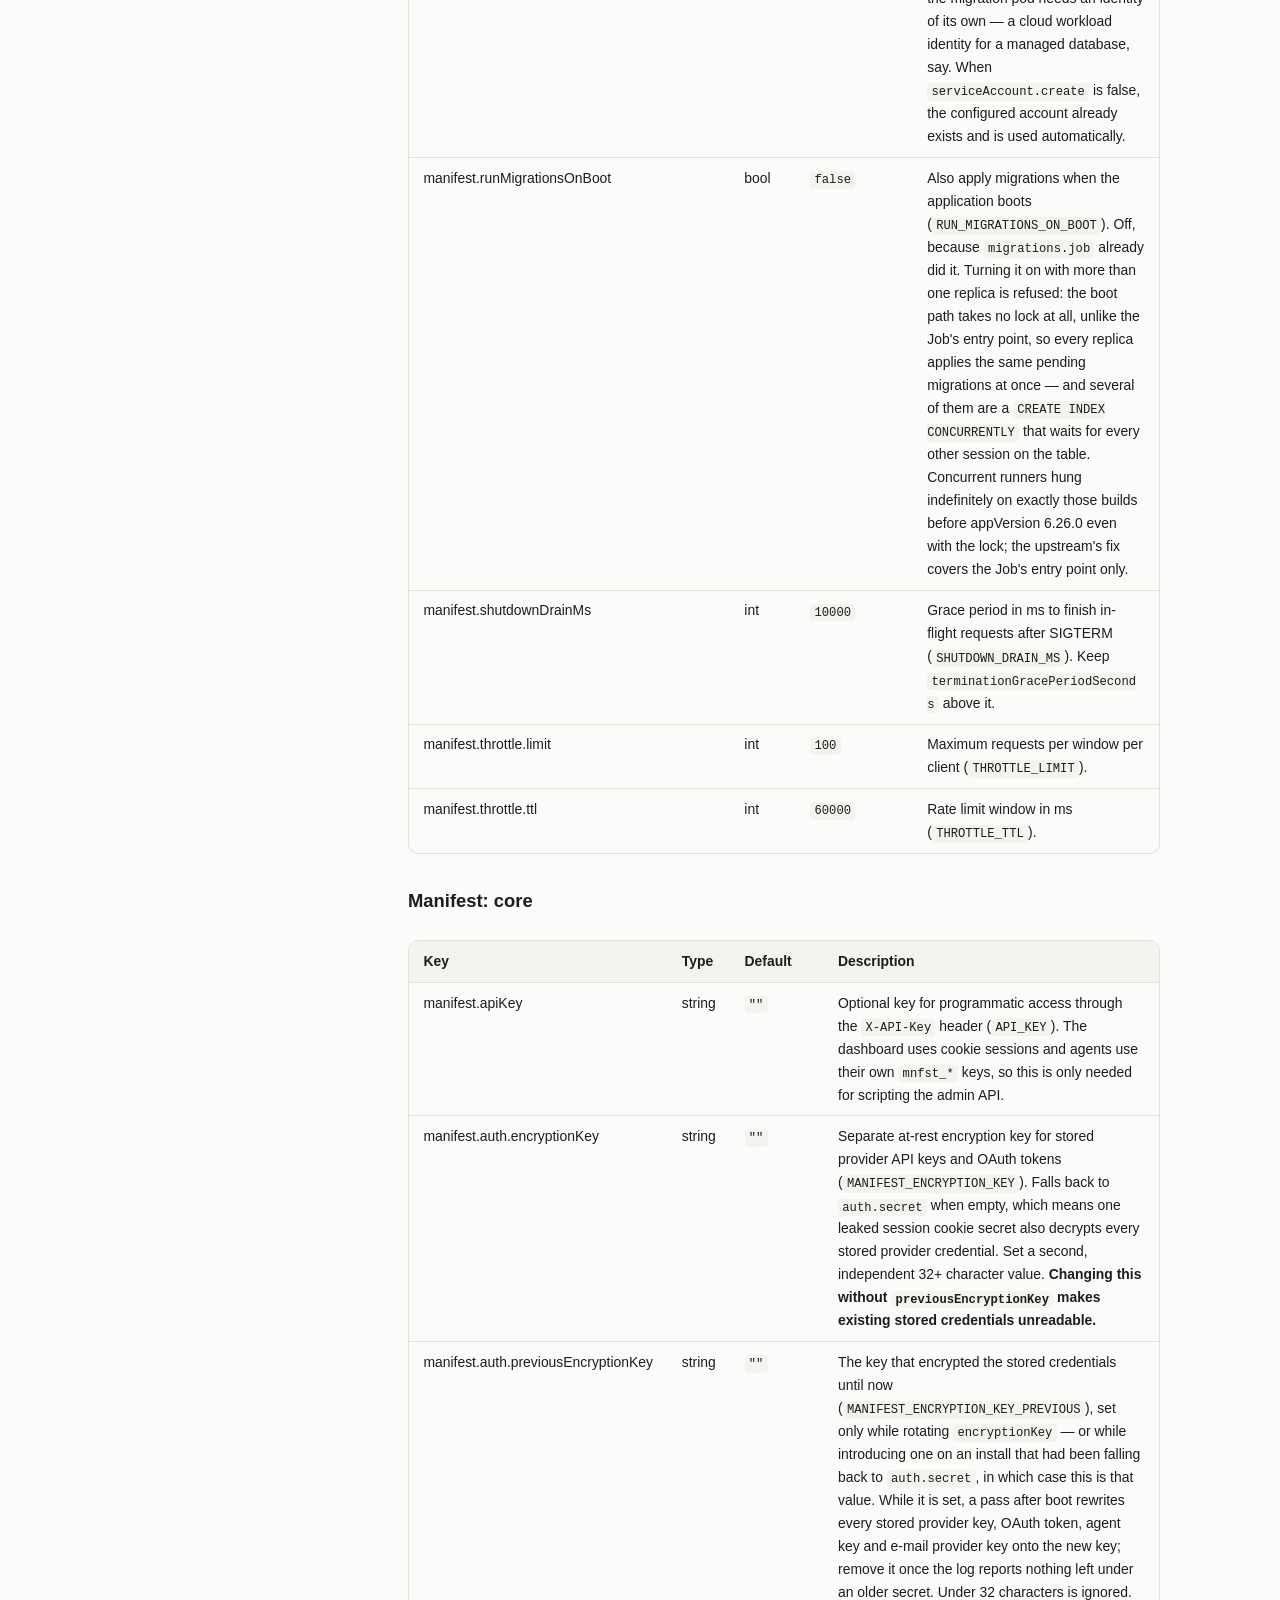
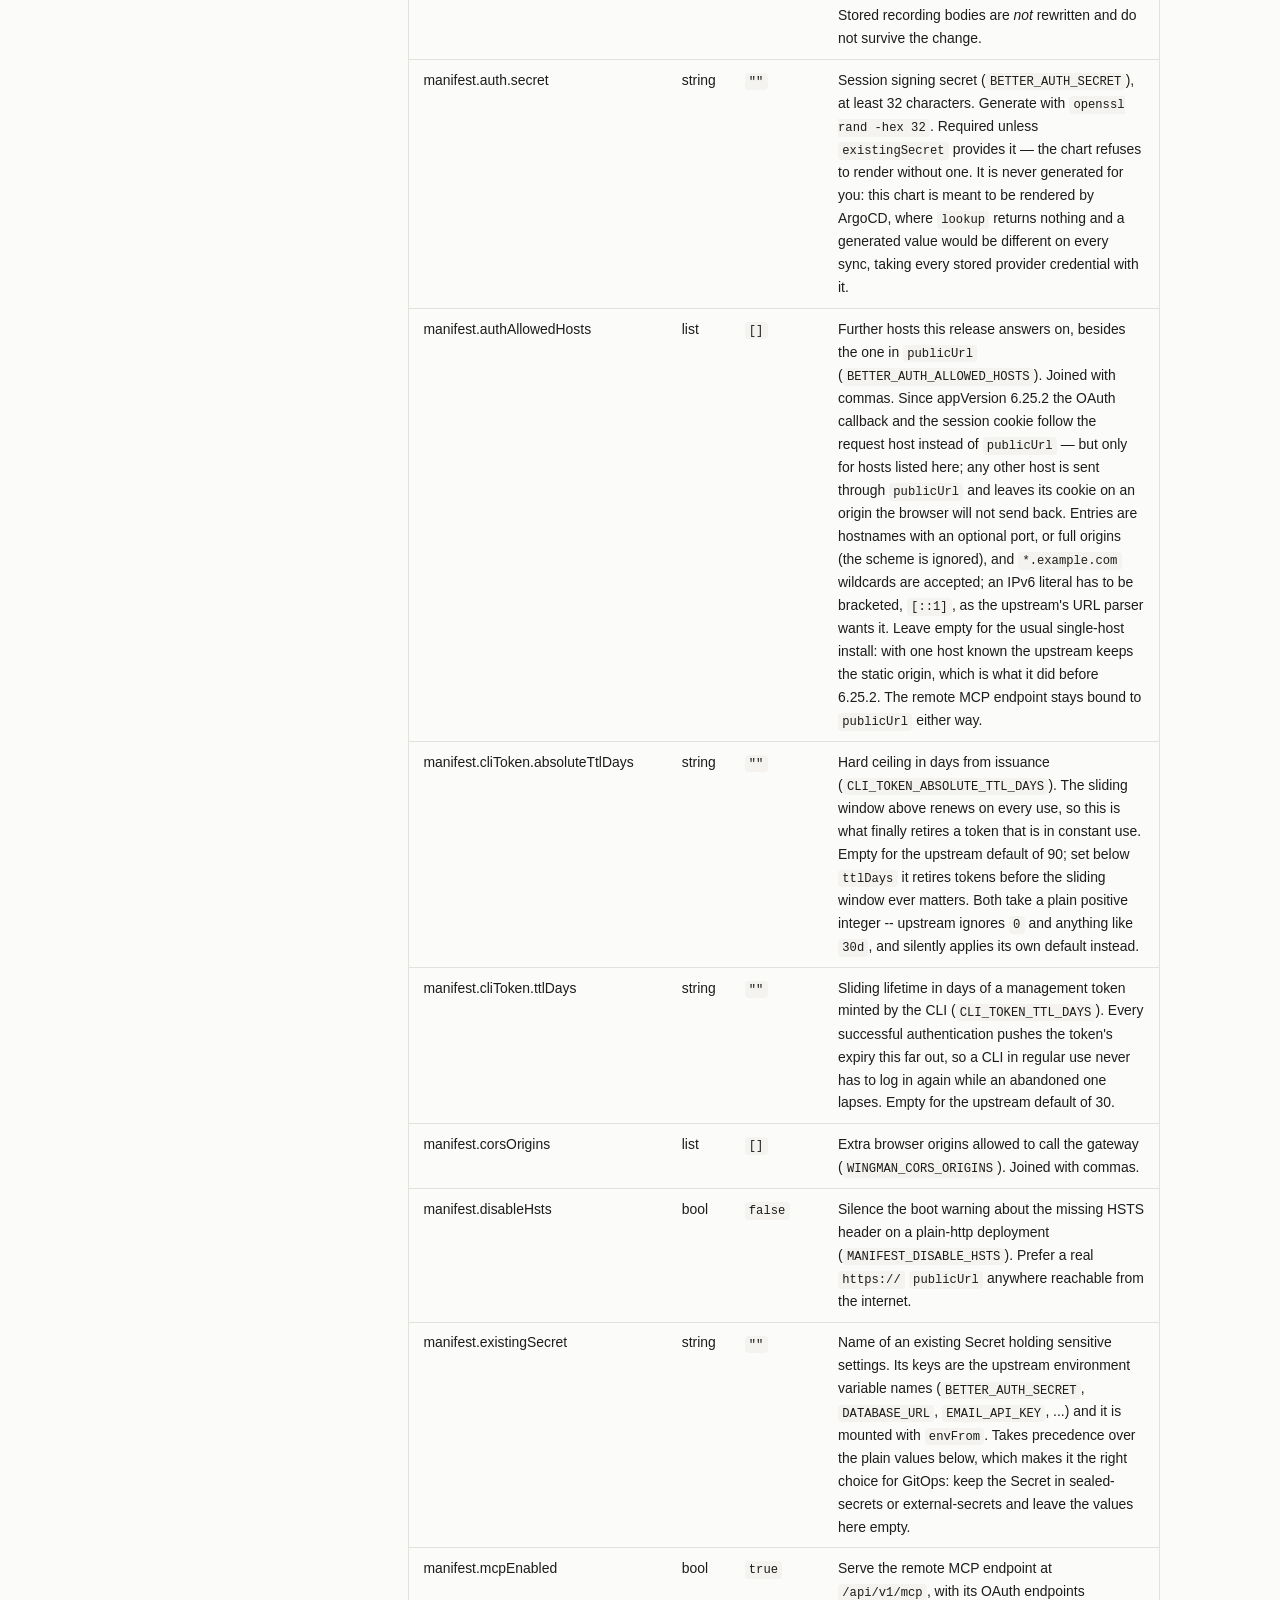
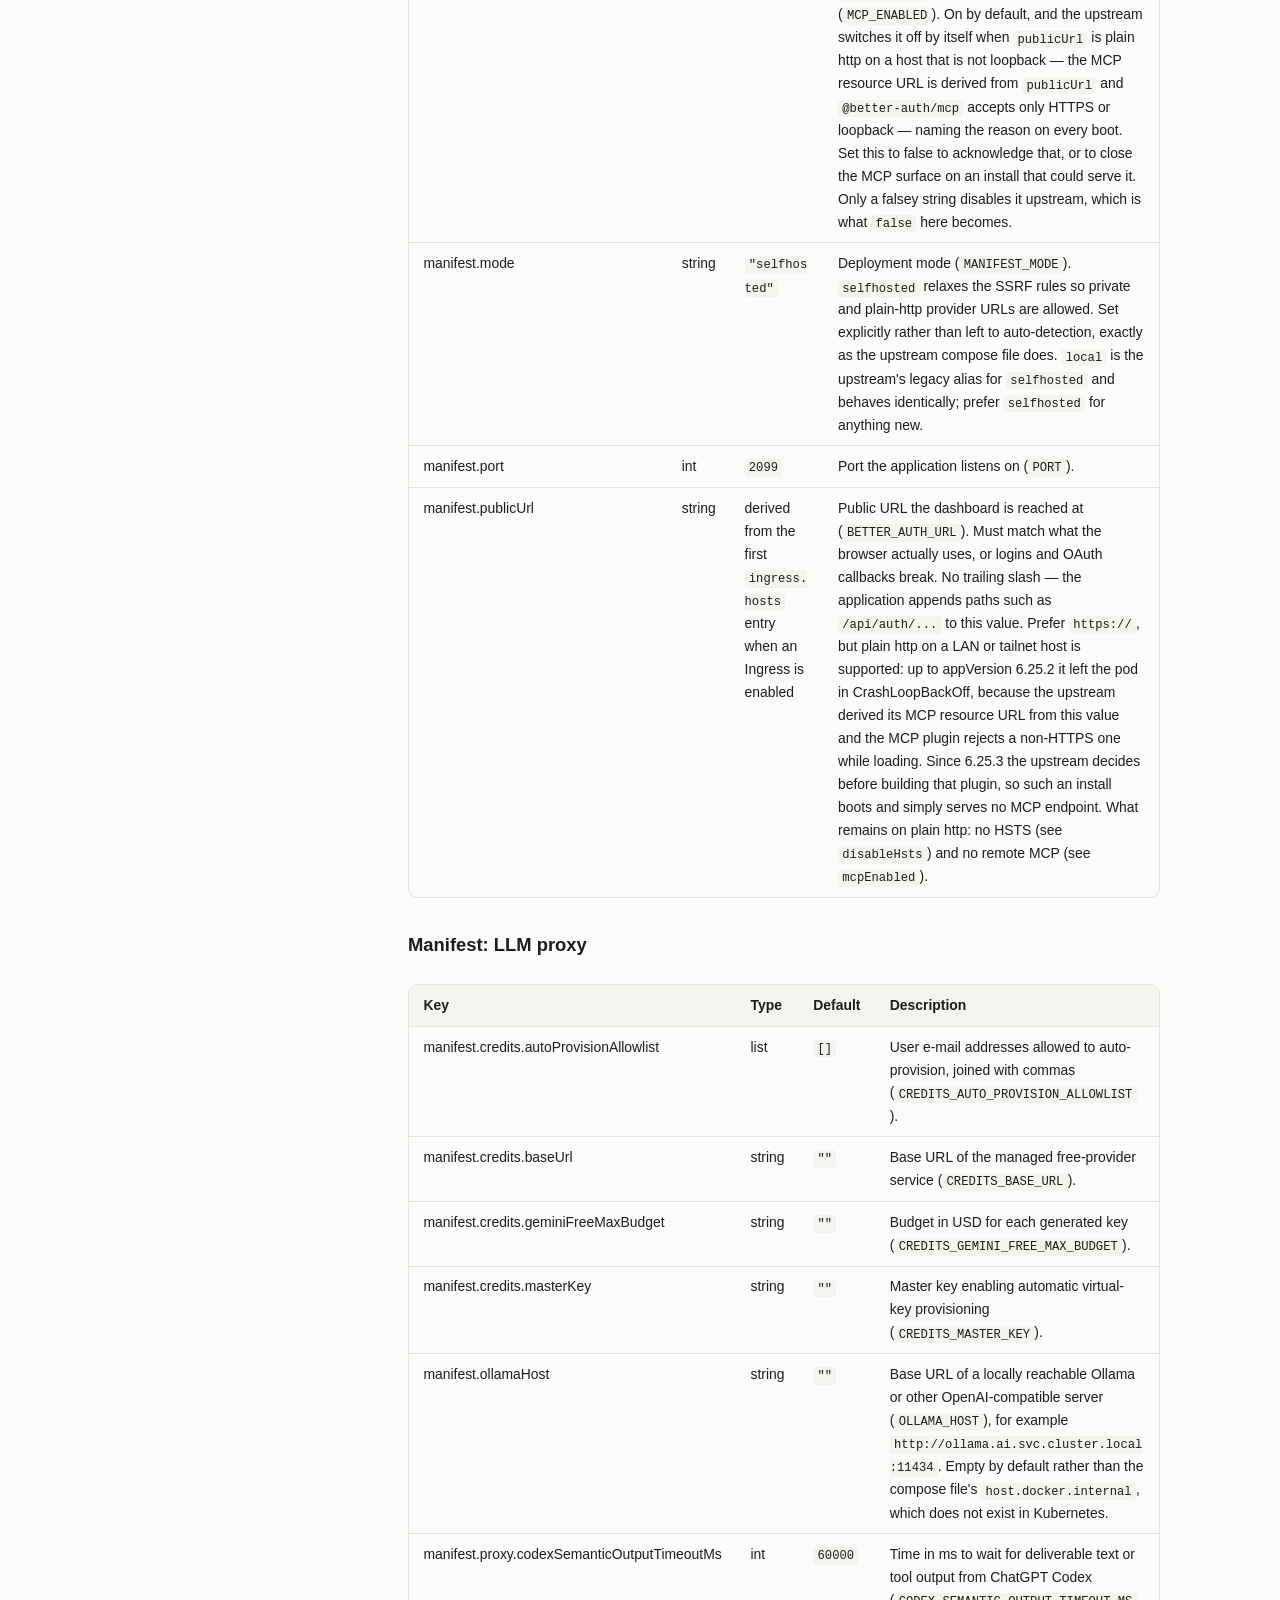
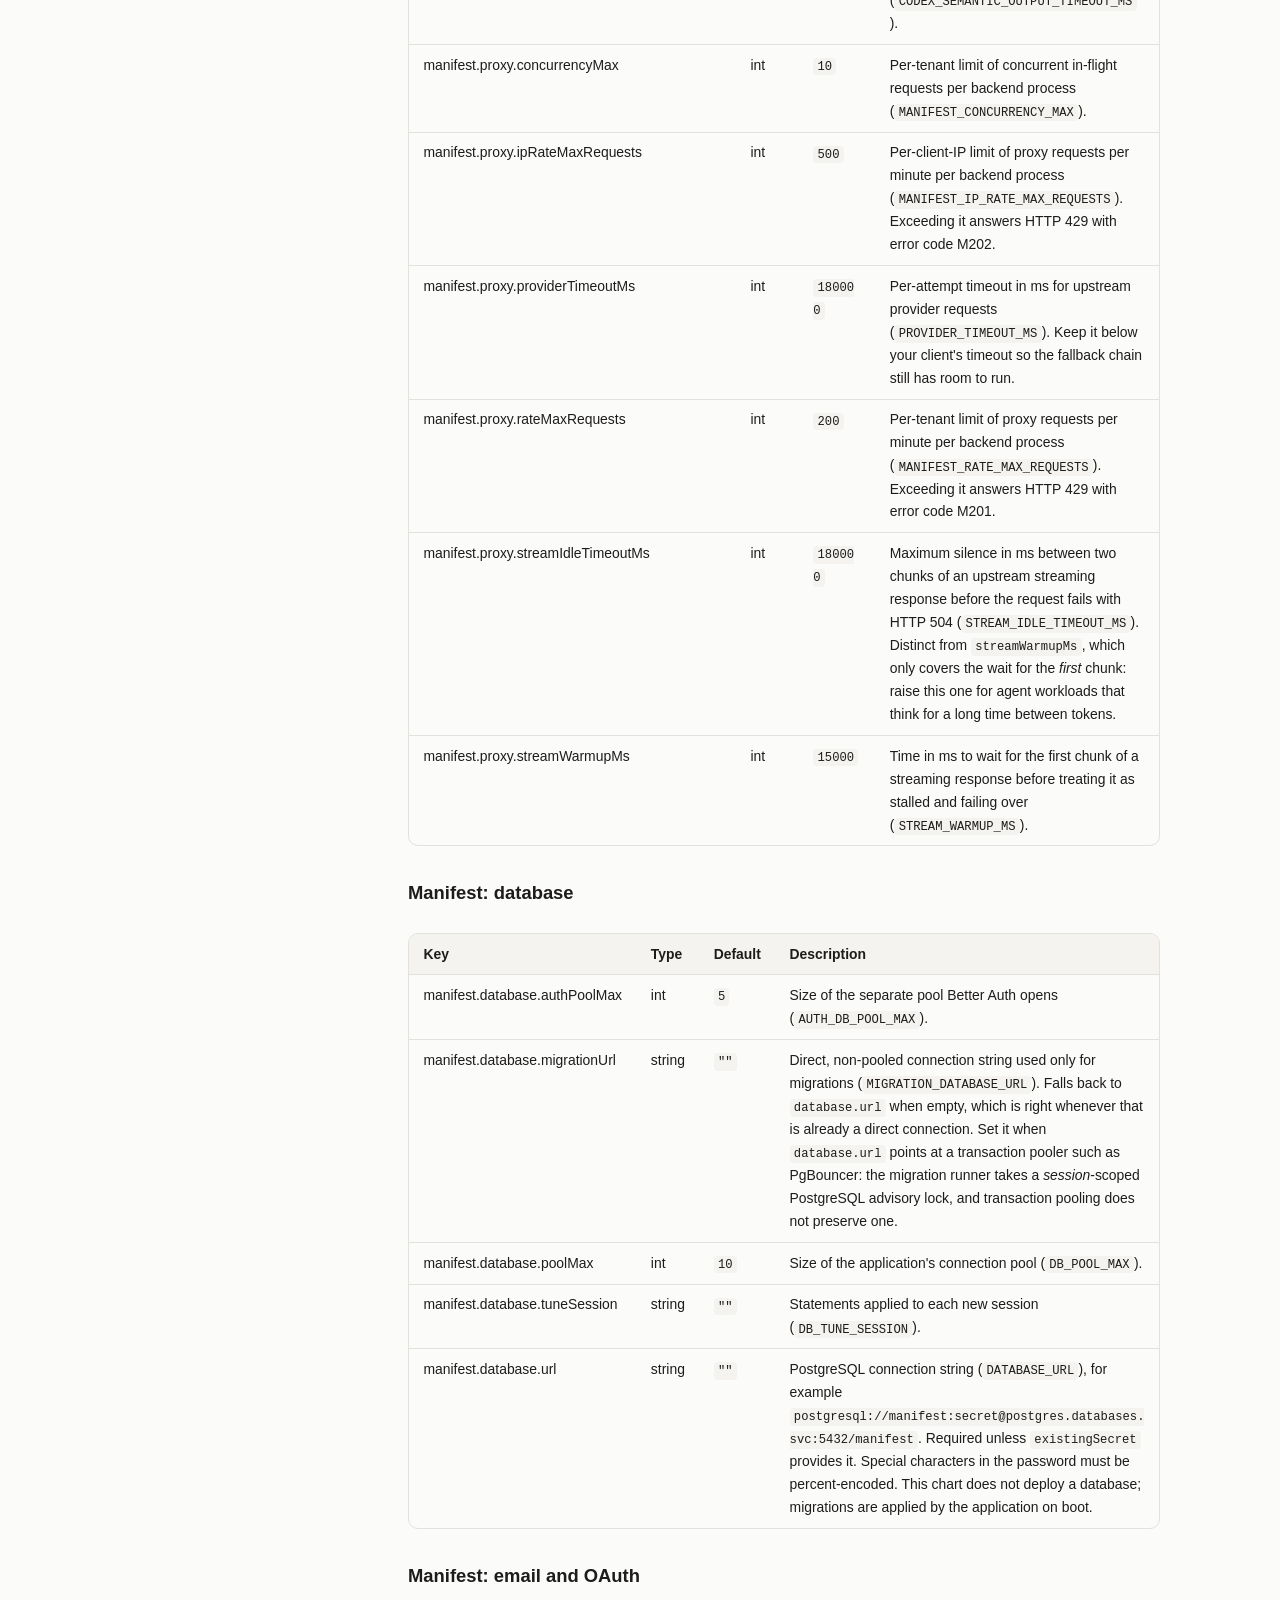
==== commit ecf08910: "docs: render the site for fc53381" ====
--- a/manifest-llm-gateway/index.html
+++ b/manifest-llm-gateway/index.html
@@ -22,7 +22,7 @@
 <p class="crumbs"><a href="../">Charts</a> <span>/</span> manifest-llm-gateway</p>
 <h1>manifest-llm-gateway</h1>
 <p class="lede">Manifest, the self-hosted LLM gateway, proxy and dashboard.</p>
-<p class="badges"><span class="badge"><span>Chart</span><b>2.11.9</b></span><span class="badge"><span>App</span><b>6.28.11</b></span><span class="badge"><span>Type</span><b>application</b></span></p>
+<p class="badges"><span class="badge"><span>Chart</span><b>2.12.0</b></span><span class="badge"><span>App</span><b>6.29.1</b></span><span class="badge"><span>Type</span><b>application</b></span></p>
 <p class="page-links"><a href="https://manifest.build">manifest.build</a></p>
 
 <div class="layout">
@@ -57,10 +57,10 @@
 <p>From the Helm repository:</p>
 <pre><code class="language-bash">helm repo add rgielen https://rgielen.github.io/charts
 helm repo update
-helm install my-manifest-llm-gateway rgielen/manifest-llm-gateway --version 2.11.9
+helm install my-manifest-llm-gateway rgielen/manifest-llm-gateway --version 2.12.0
 </code></pre>
 <p>Or directly from the OCI registry:</p>
-<pre><code class="language-bash">helm install my-manifest-llm-gateway oci://ghcr.io/rgielen/charts/manifest-llm-gateway --version 2.11.9
+<pre><code class="language-bash">helm install my-manifest-llm-gateway oci://ghcr.io/rgielen/charts/manifest-llm-gateway --version 2.12.0
 </code></pre>
 <h2 id="source-code">Source Code<a class="anchor" href="#source-code" title="Permanent link">#</a></h2>
 <ul>
@@ -888,9 +888,9 @@
 </tr>
 <tr>
 <td>manifest.recordings.retentionDays</td>
-<td>string</td>
-<td><code>""</code></td>
-<td>Retention in days (<code>REQUEST_RECORDING_RETENTION_DAYS</code>). The application defaults to 365 for self-hosted installations.</td>
+<td>int</td>
+<td><code>365</code></td>
+<td>Recordings older than this many days are deleted (<code>REQUEST_RECORDING_RETENTION_DAYS</code>). Pinned here because the upstream kept 365 days until 6.29.1 and deletes nothing by default since, and a volume that only grows eventually fills up. Empty keeps every recording forever. Ignored when <code>manifest.mode</code> is <code>cloud</code>.</td>
 </tr>
 <tr>
 <td>manifest.recordings.s3.accessKeyId</td>
@@ -1101,8 +1101,9 @@
    the old key readable — and mounted in the Secret — indefinitely.</li>
 </ol>
 <p>Recording <em>bodies</em> are the exception: they are encrypted with the same key but are not
-rewritten, so a rotation makes existing ones unreadable and retention eventually removes
-them. Metadata in the database is unaffected.</p>
+rewritten, so a rotation makes existing ones unreadable. They stay in storage until
+<code>manifest.recordings.retentionDays</code> removes them — never, if you emptied it. Metadata in
+the database is unaffected.</p>
 <h2 id="reverse-proxy-and-publicurl">Reverse proxy and <code>publicUrl</code><a class="anchor" href="#reverse-proxy-and-publicurl" title="Permanent link">#</a></h2>
 <p><code>manifest.publicUrl</code> becomes <code>BETTER_AUTH_URL</code> and must match the URL the browser actually
 uses, or logins and OAuth callbacks fail in ways that look like unrelated bugs. When an
@@ -1179,8 +1180,10 @@
 <li><strong>S3-compatible storage</strong>, via <code>manifest.recordings.s3</code>. A complete S3 configuration
   takes precedence over the volume while <code>manifest.recordings.storage</code> is <code>auto</code>.</li>
 </ul>
-<p>Retention defaults to 365 days upstream; override with
-<code>manifest.recordings.retentionDays</code>.</p>
+<p><code>manifest.recordings.retentionDays</code> deletes recordings older than that many days and
+defaults to 365. The upstream itself kept 365 days until 6.29.1 and keeps everything
+forever since, so this chart pins the old value rather than let a volume grow without
+bound underneath an unchanged configuration. Set it to <code>""</code> to keep every recording.</p>
 <p>Bodies are encrypted at rest with <code>manifest.auth.encryptionKey</code> as of upstream 6.21.0
 (recordings written before that stay readable). Unlike stored credentials they are not
 rewritten during a key rotation, so see <em>Rotating the encryption key</em> above before
@@ -1298,7 +1301,7 @@
   source:
     repoURL: https://rgielen.github.io/charts
     chart: manifest-llm-gateway
-    targetRevision: 2.11.9
+    targetRevision: 2.12.0
     helm:
       valuesObject:
         manifest:
@@ -1567,6 +1570,10 @@
 <td>Both override <em>where the dashboard reads</em> agent usage from during the staged cutover to the daily rollups — the first forces rollups or raw queries globally, the second names the tenant IDs allowed to read rollups first. The automatic default already waits for the backfill to reach parity before switching, and a self-hosted install has one tenant and no rollout to stage. <code>manifest.agentUsage.dailyWorker</code> covers the part that is operational here: whether the rollup is written at all.</td>
 </tr>
 <tr>
+<td><code>BEDROCK_RUNTIME_CHAT_VIA_RESPONSES</code></td>
+<td>A kill switch for a routing change in upstream 6.29.0: Bedrock GPT chat requests with function tools and reasoning, and GPT-6 Astra chat requests with function tools, go to the Bedrock Runtime Responses API instead of Runtime Chat Completions, which rejects them. On by default, and only the exact string <code>false</code> turns it off. A switch like this tends to disappear once the new path has settled, and a values key for it would outlive it under a pinned <code>targetRevision</code>. If you need it, set it through <code>extraEnv</code>.</td>
+</tr>
+<tr>
 <td><code>PLUGIN_OTLP_ENDPOINT</code></td>
 <td>Documented in the upstream's <code>.env.example</code> but read nowhere in the server.</td>
 </tr>
@@ -1638,6 +1645,13 @@
 </tr>
 </thead>
 <tbody>
+<tr>
+<td><a href="https://github.com/rgielen/charts/releases/tag/manifest-llm-gateway-2.12.0"><code>2.12.0</code></a></td>
+<td><code>6.29.1</code></td>
+<td>2026-11-09</td>
+<td><a href="https://github.com/rgielen/charts/releases/download/manifest-llm-gateway-2.12.0/manifest-llm-gateway-2.12.0.tgz"><code>.tgz</code></a></td>
+<td><code>8127374e096f1ec209f…</code></td>
+</tr>
 <tr>
 <td><a href="https://github.com/rgielen/charts/releases/tag/manifest-llm-gateway-2.11.9"><code>2.11.9</code></a></td>
 <td><code>6.28.11</code></td>
@@ -1901,7 +1915,7 @@
 </tr>
 <tr>
 <td>Release notes</td>
-<td><a href="https://github.com/mnfst/llm-gateway/releases/tag/manifest@6.28.11">manifest@6.28.11</a> — not every image tag has one</td>
+<td><a href="https://github.com/mnfst/llm-gateway/releases/tag/manifest@6.29.1">manifest@6.29.1</a> — not every image tag has one</td>
 </tr>
 <tr>
 <td>Watched files</td>
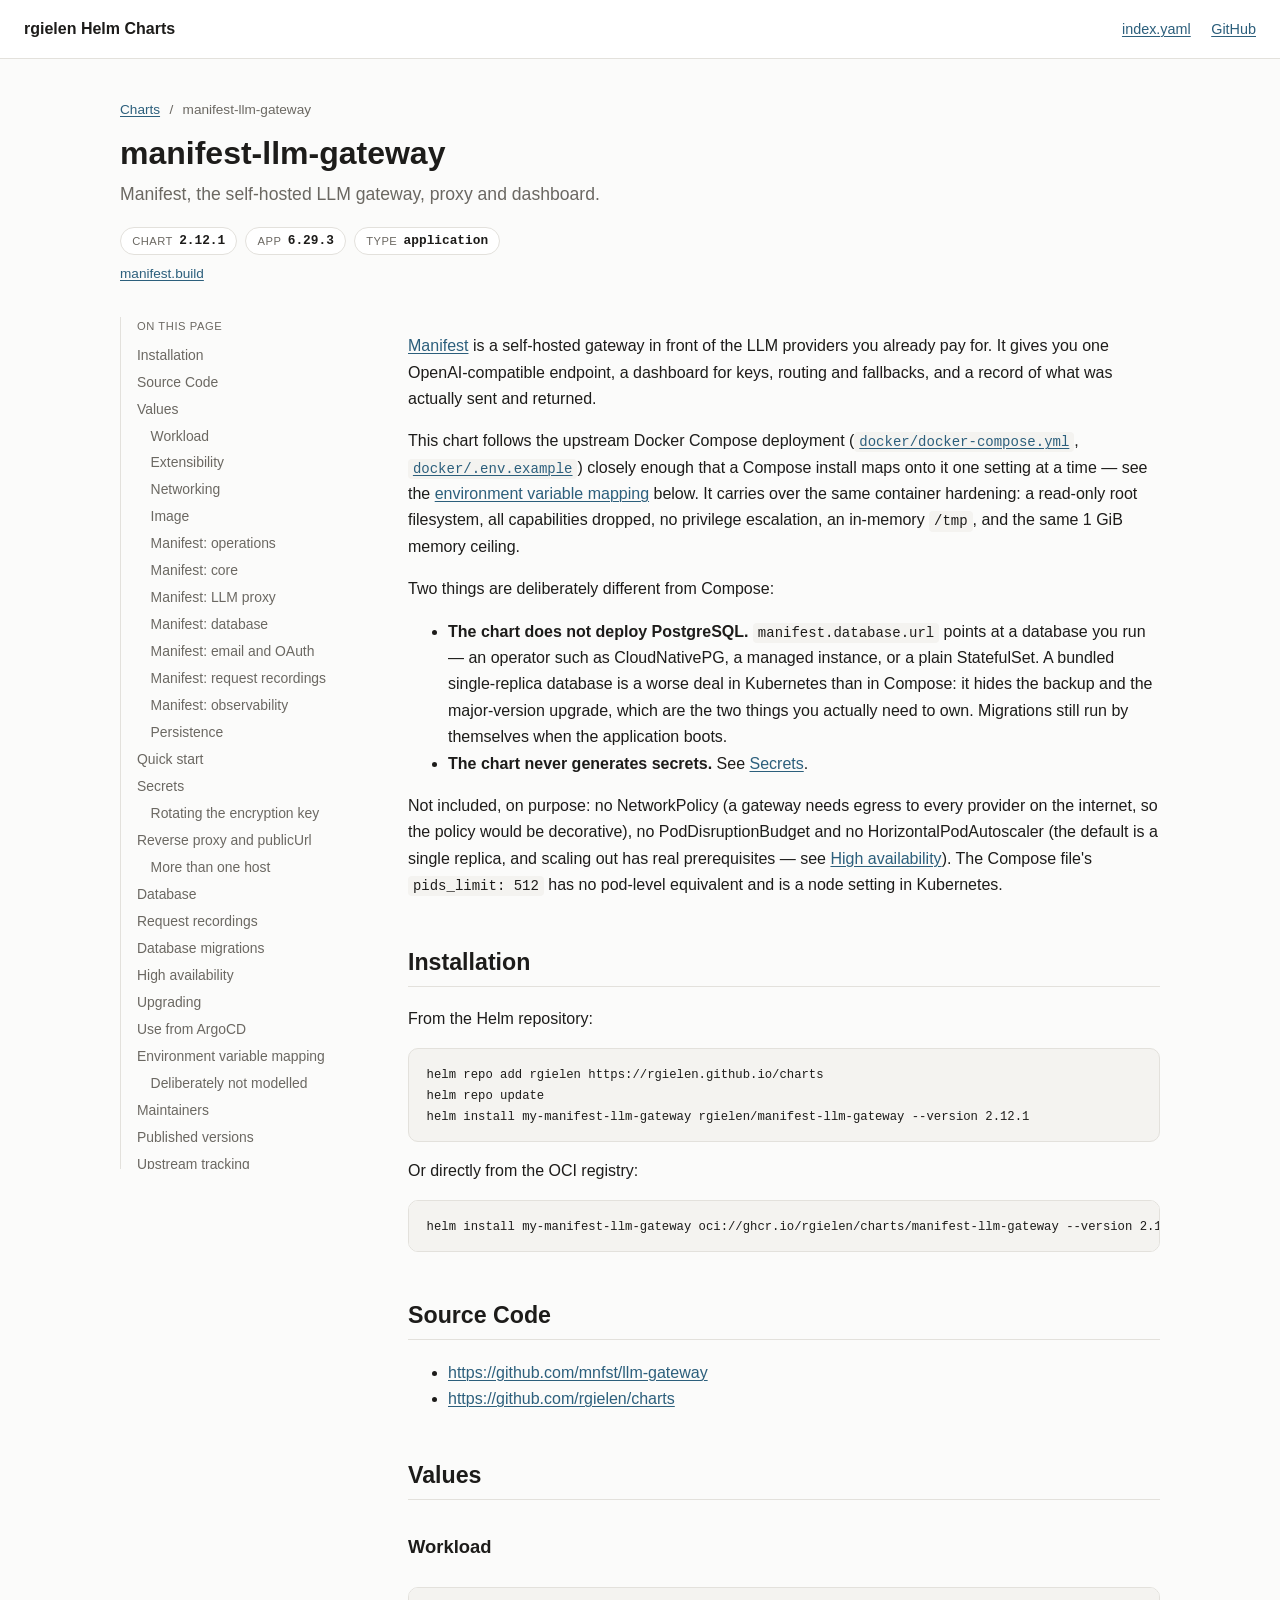
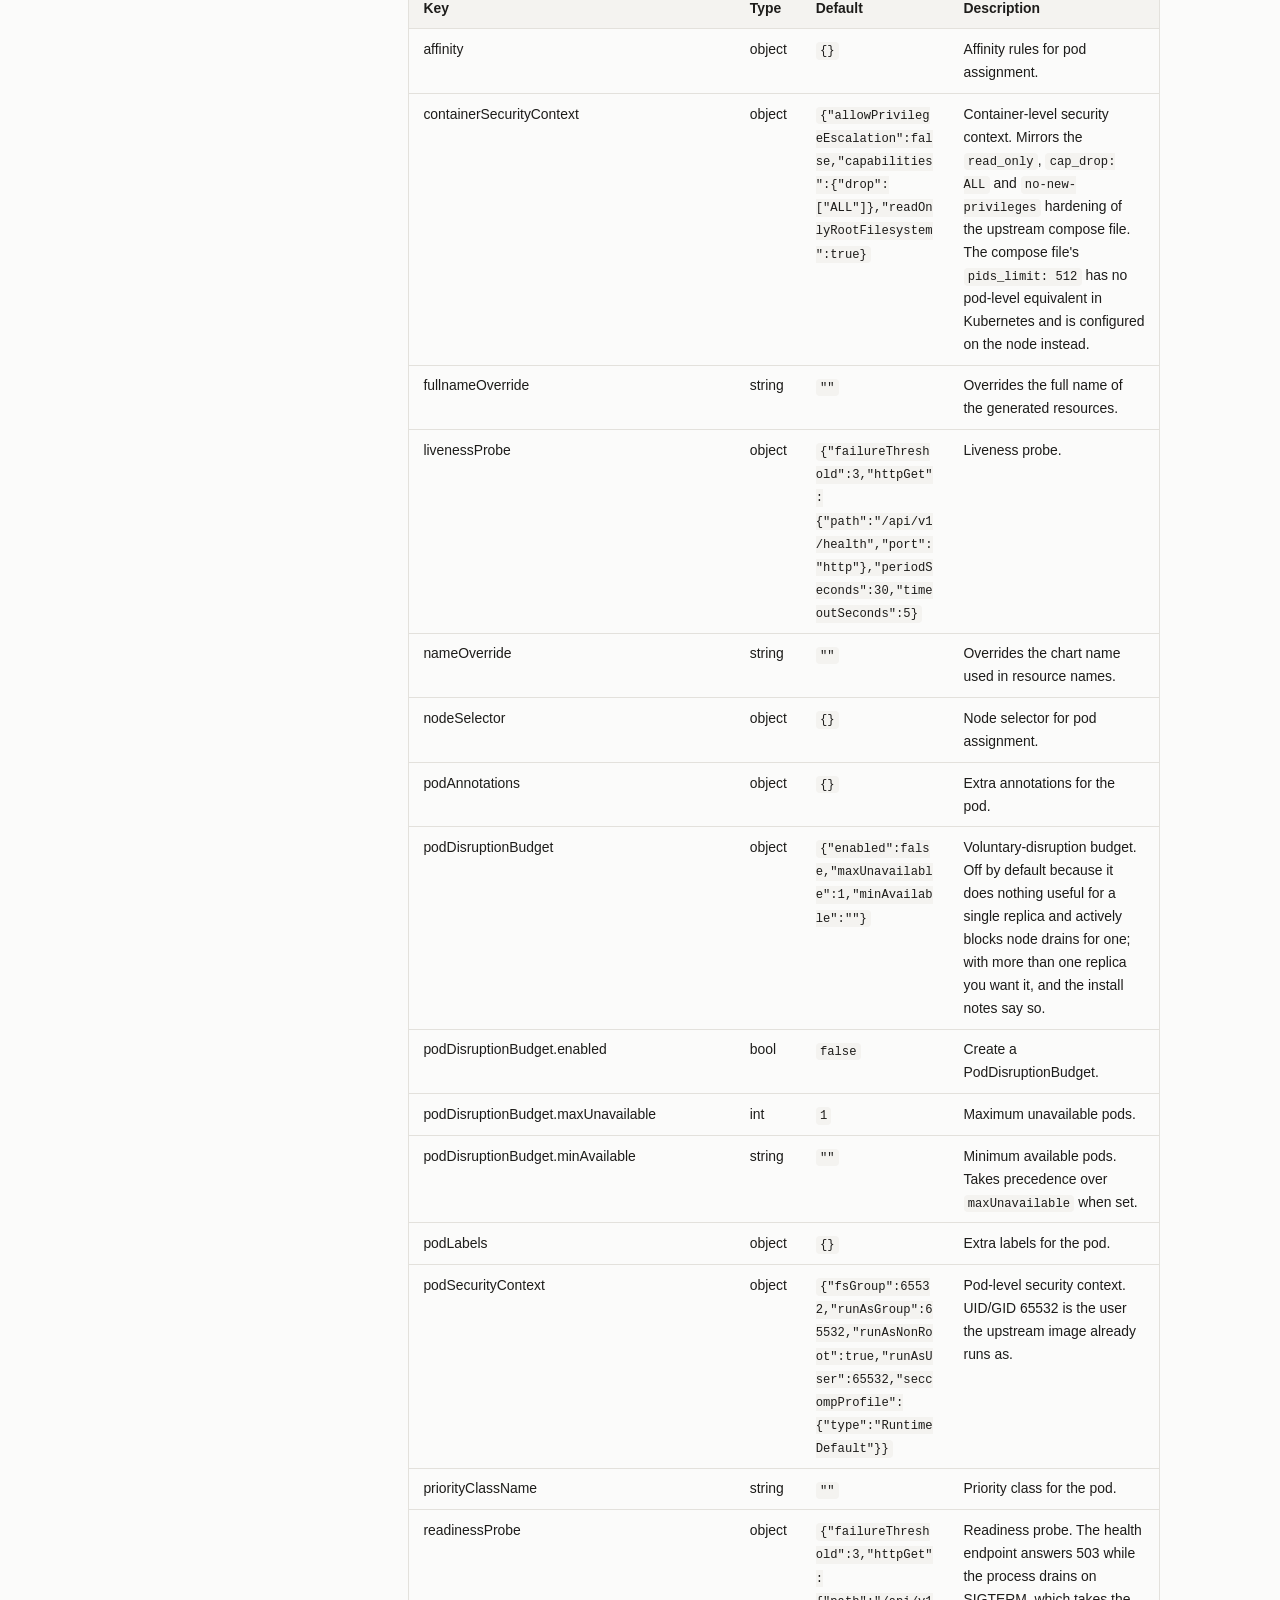
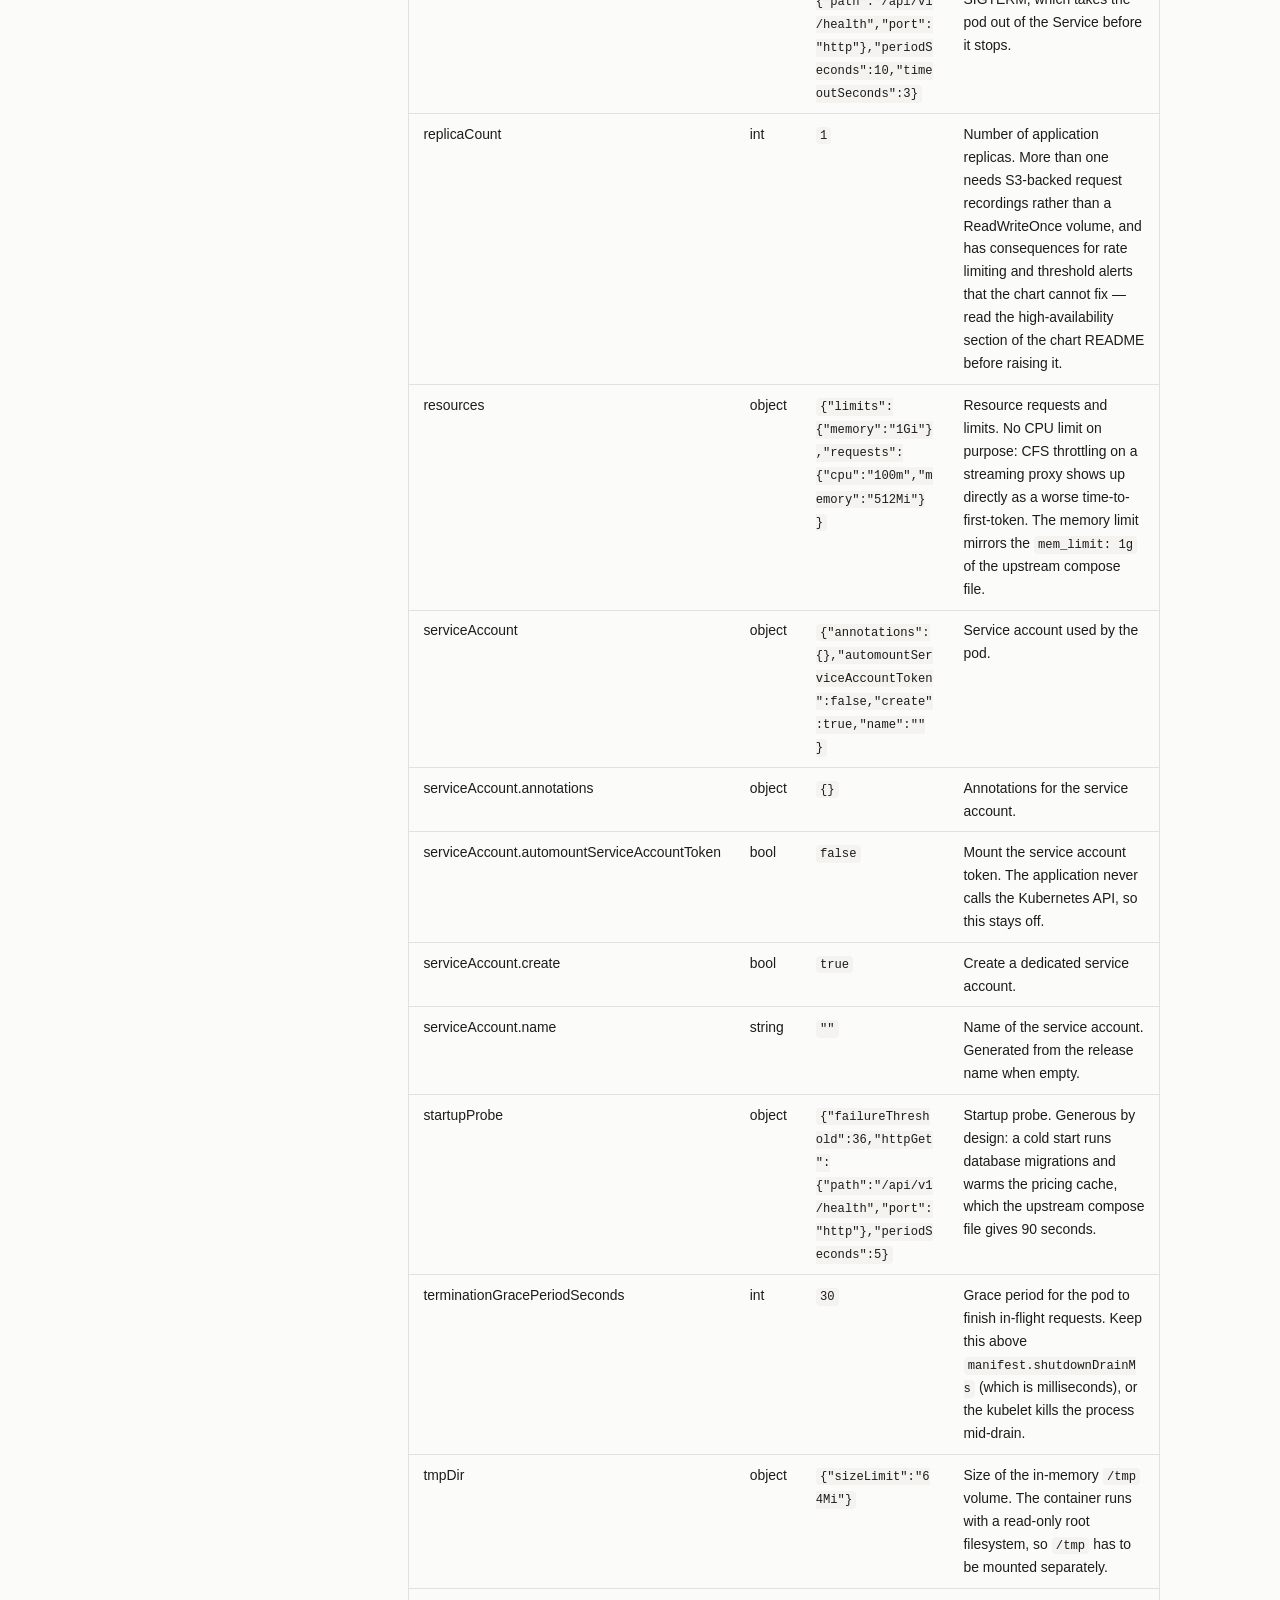
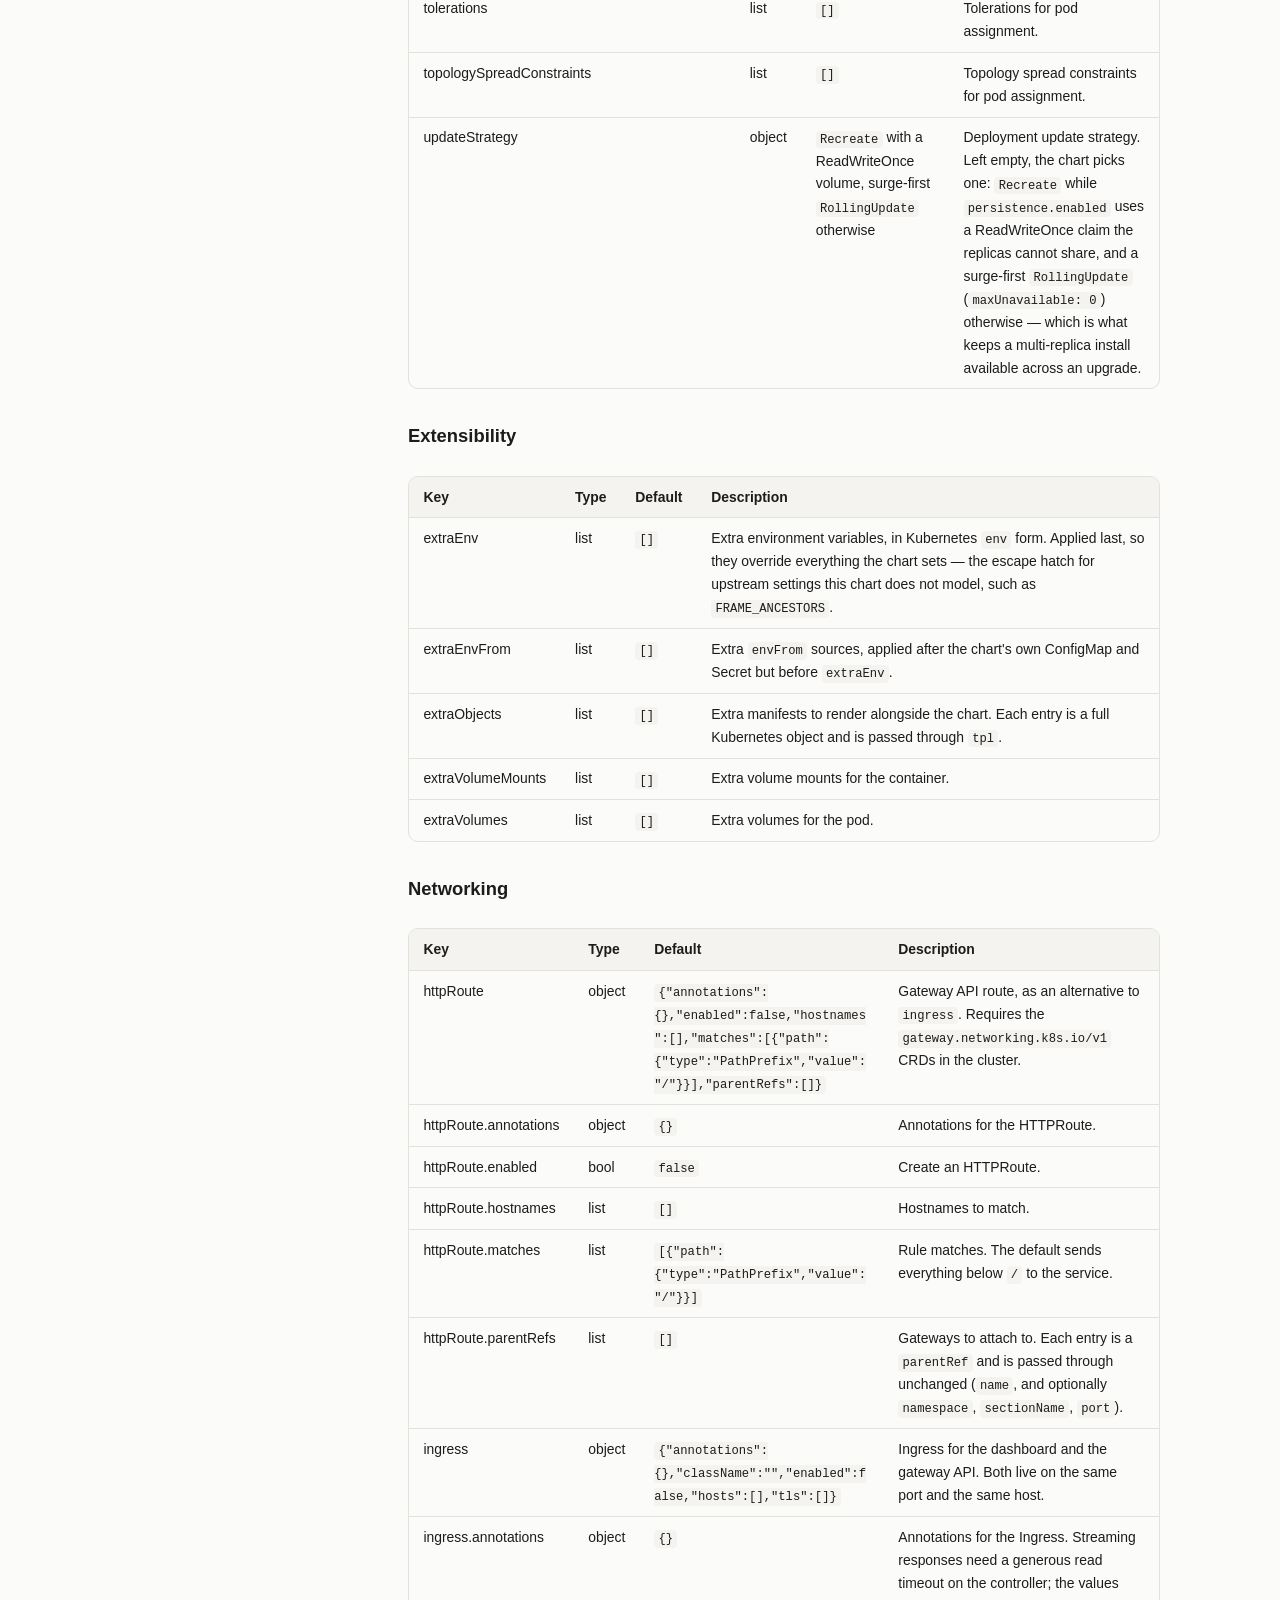
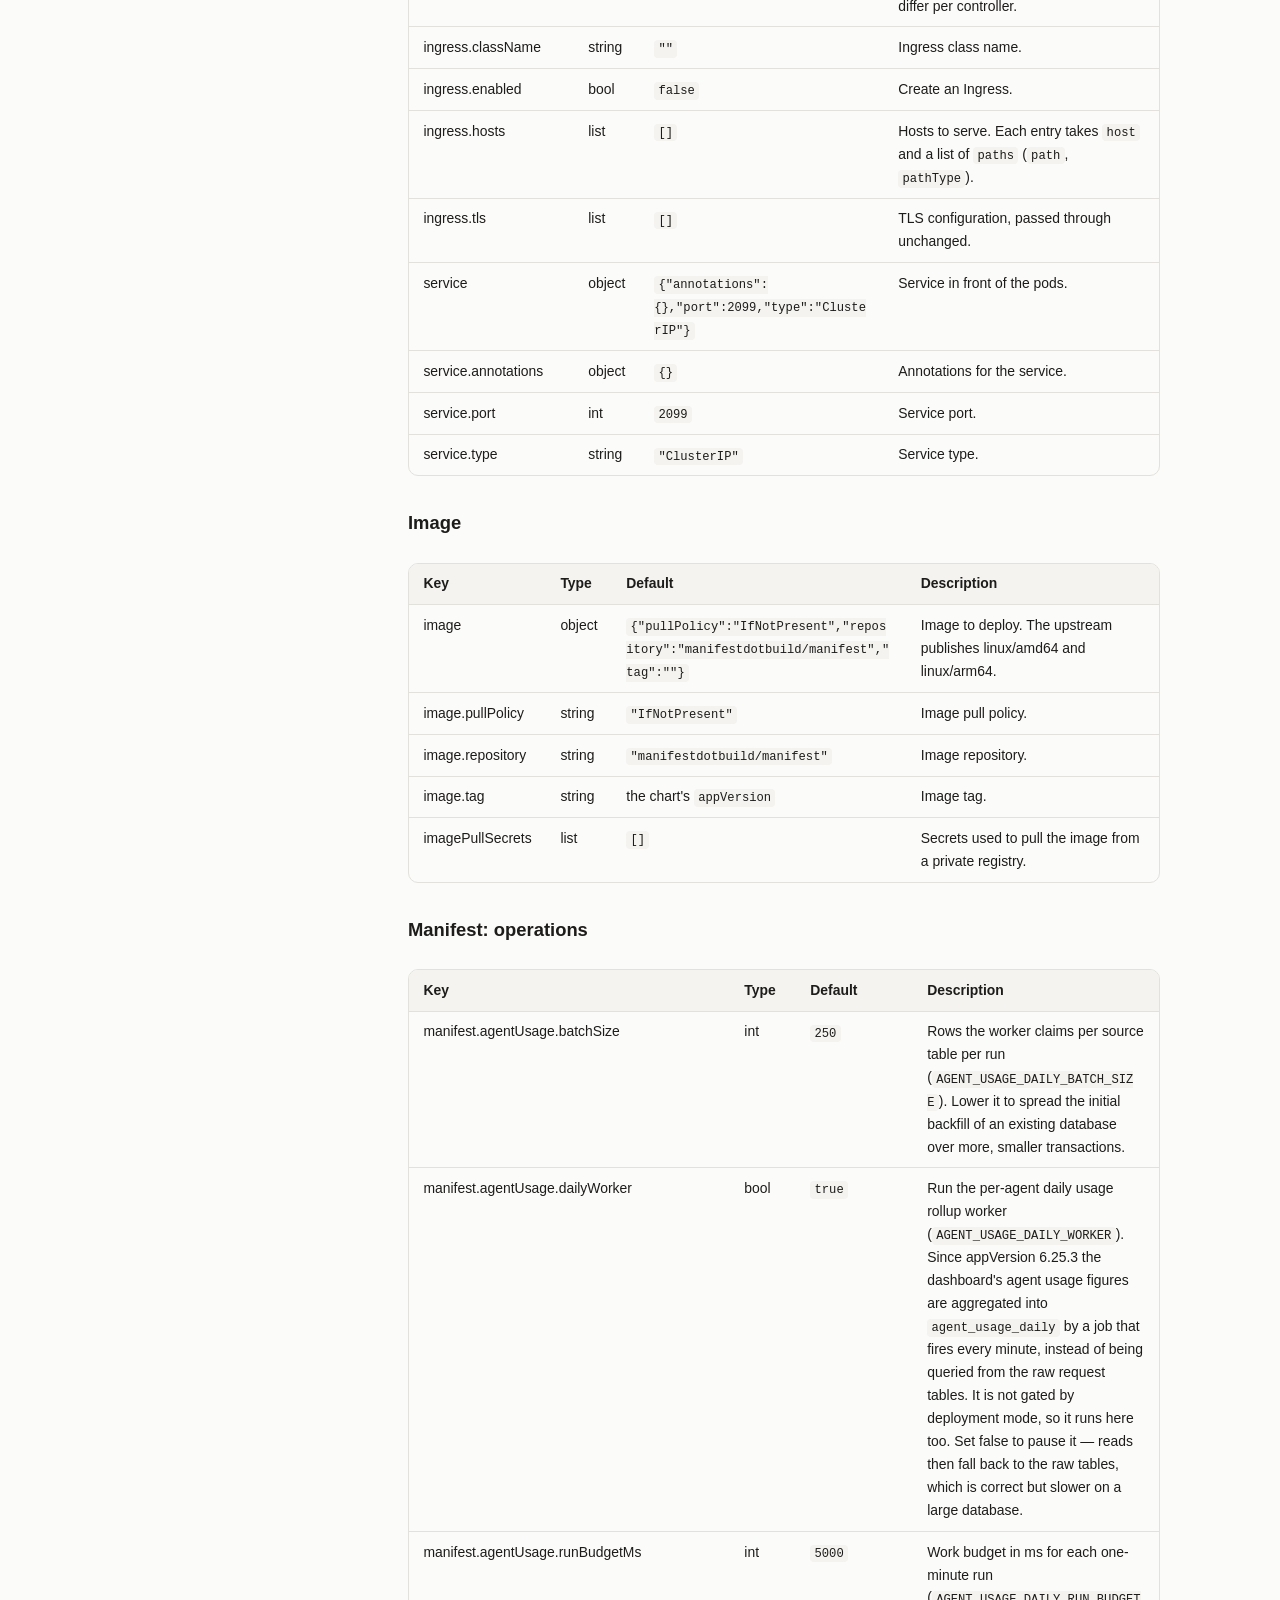
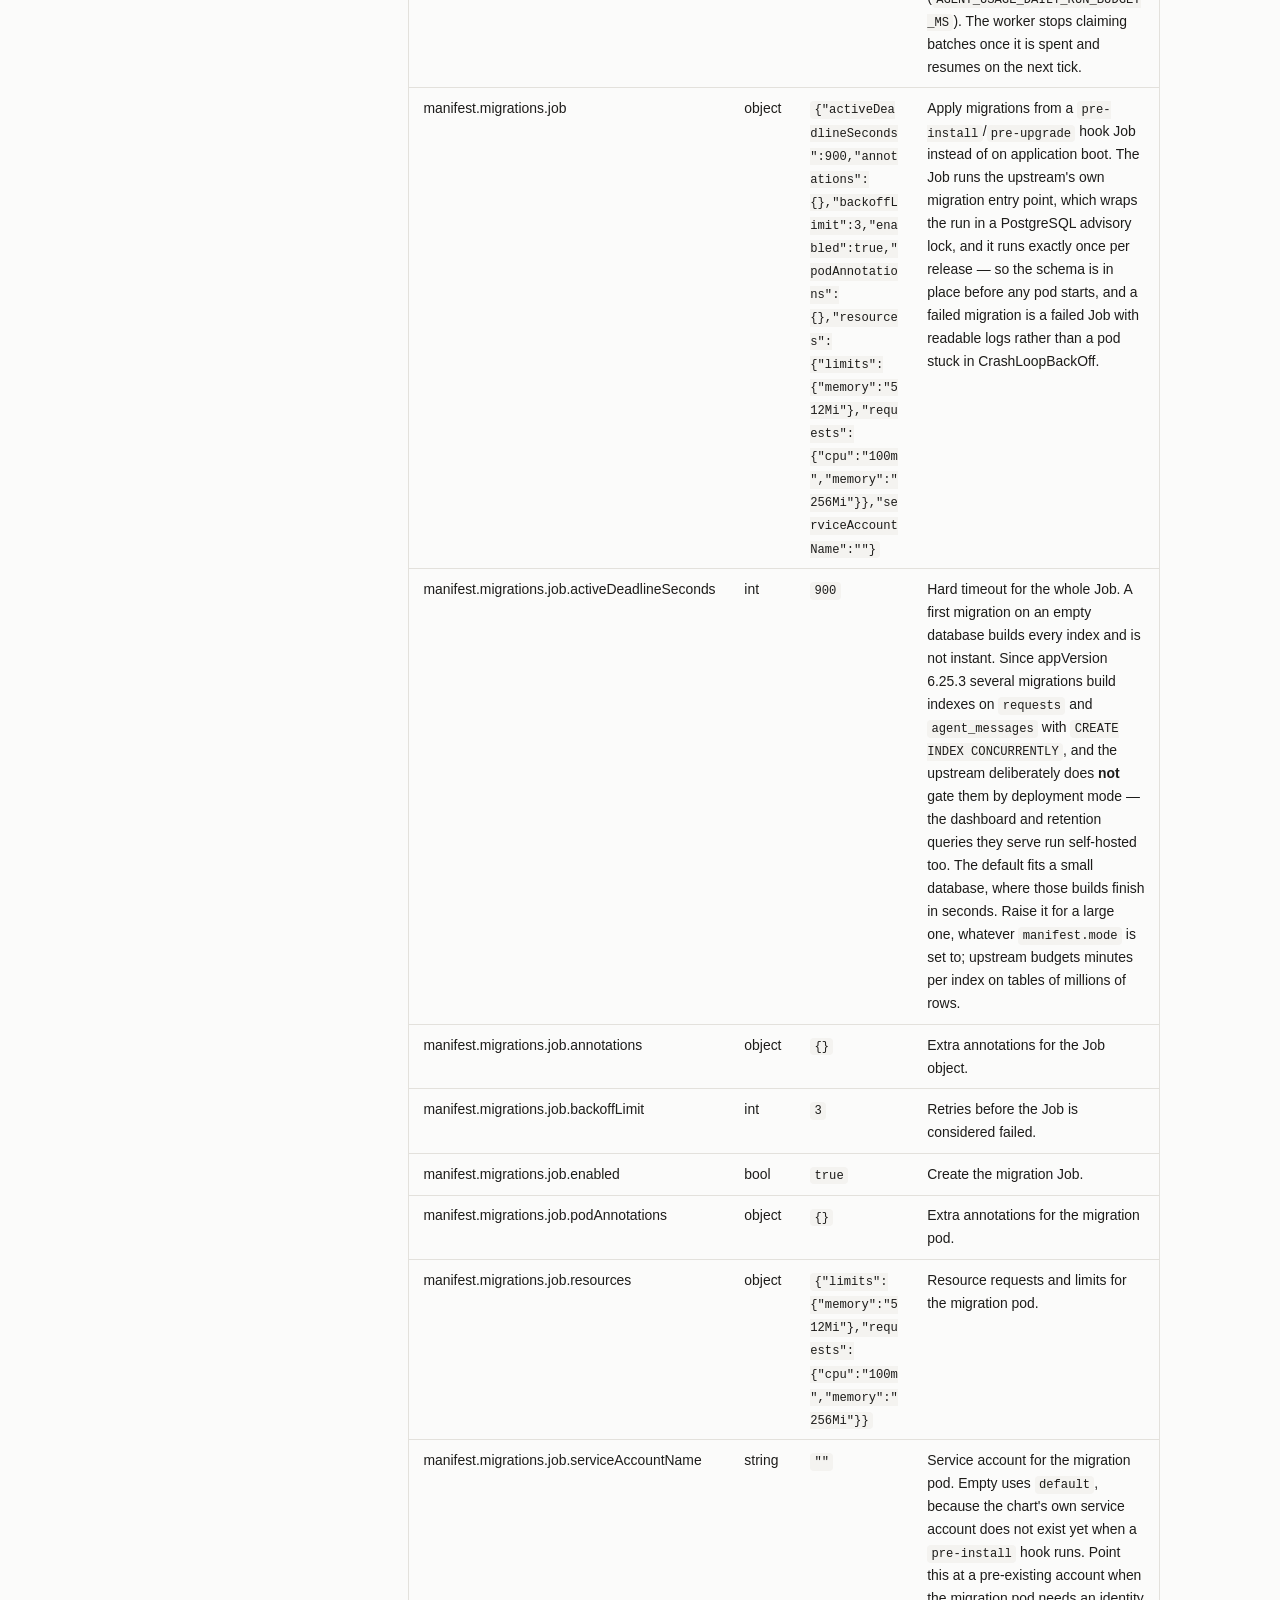
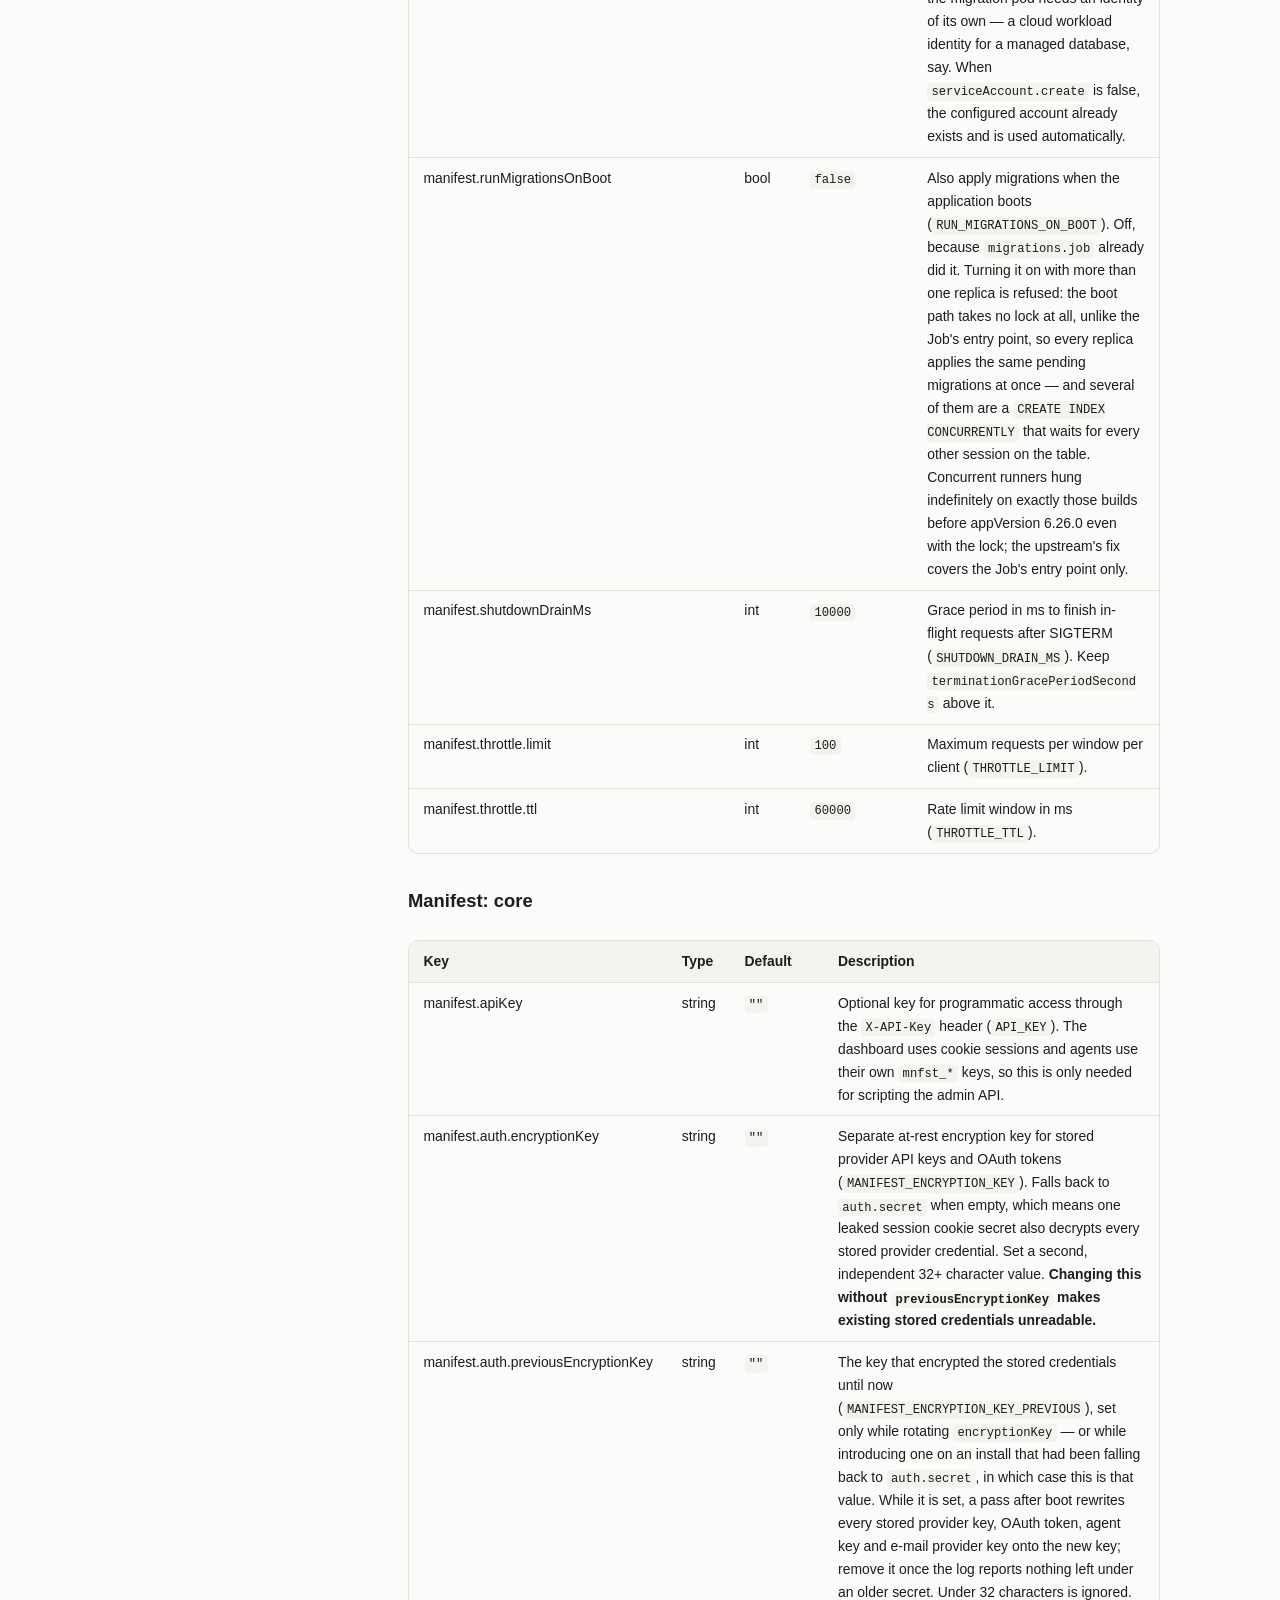
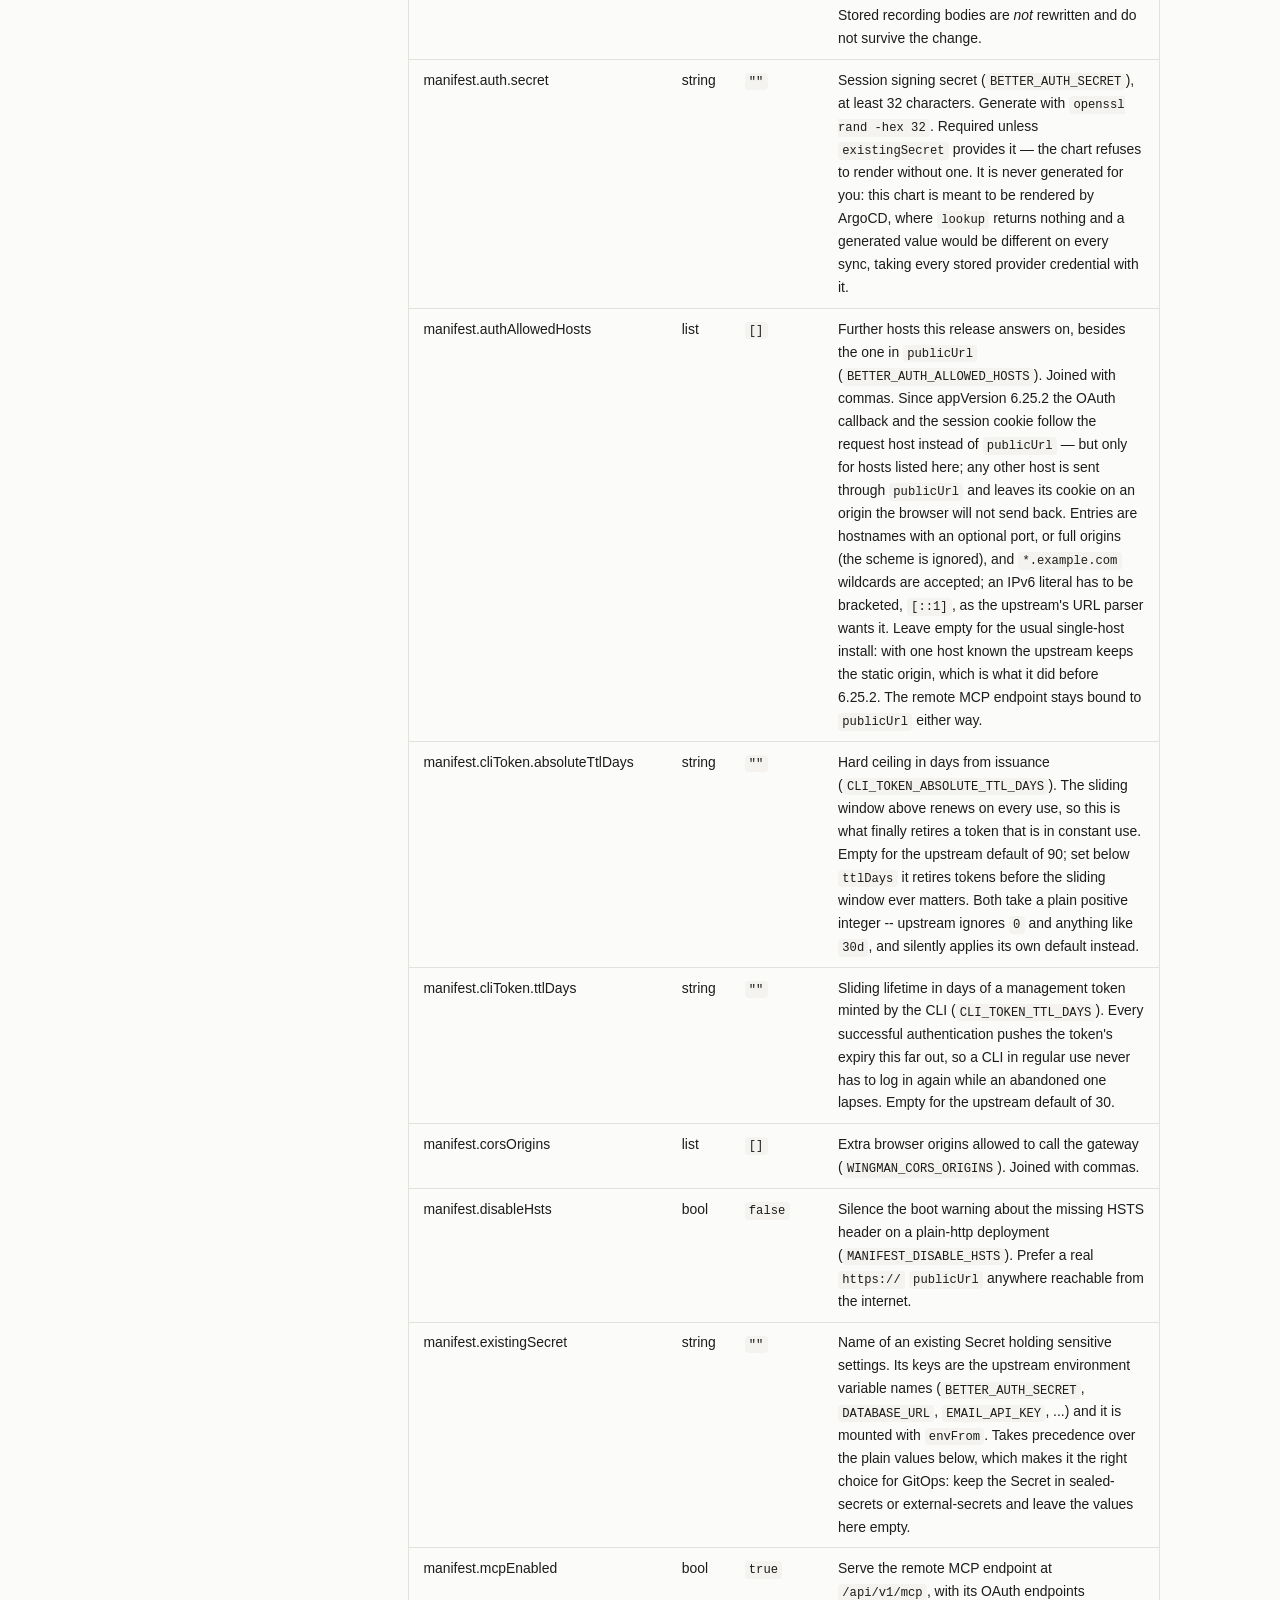
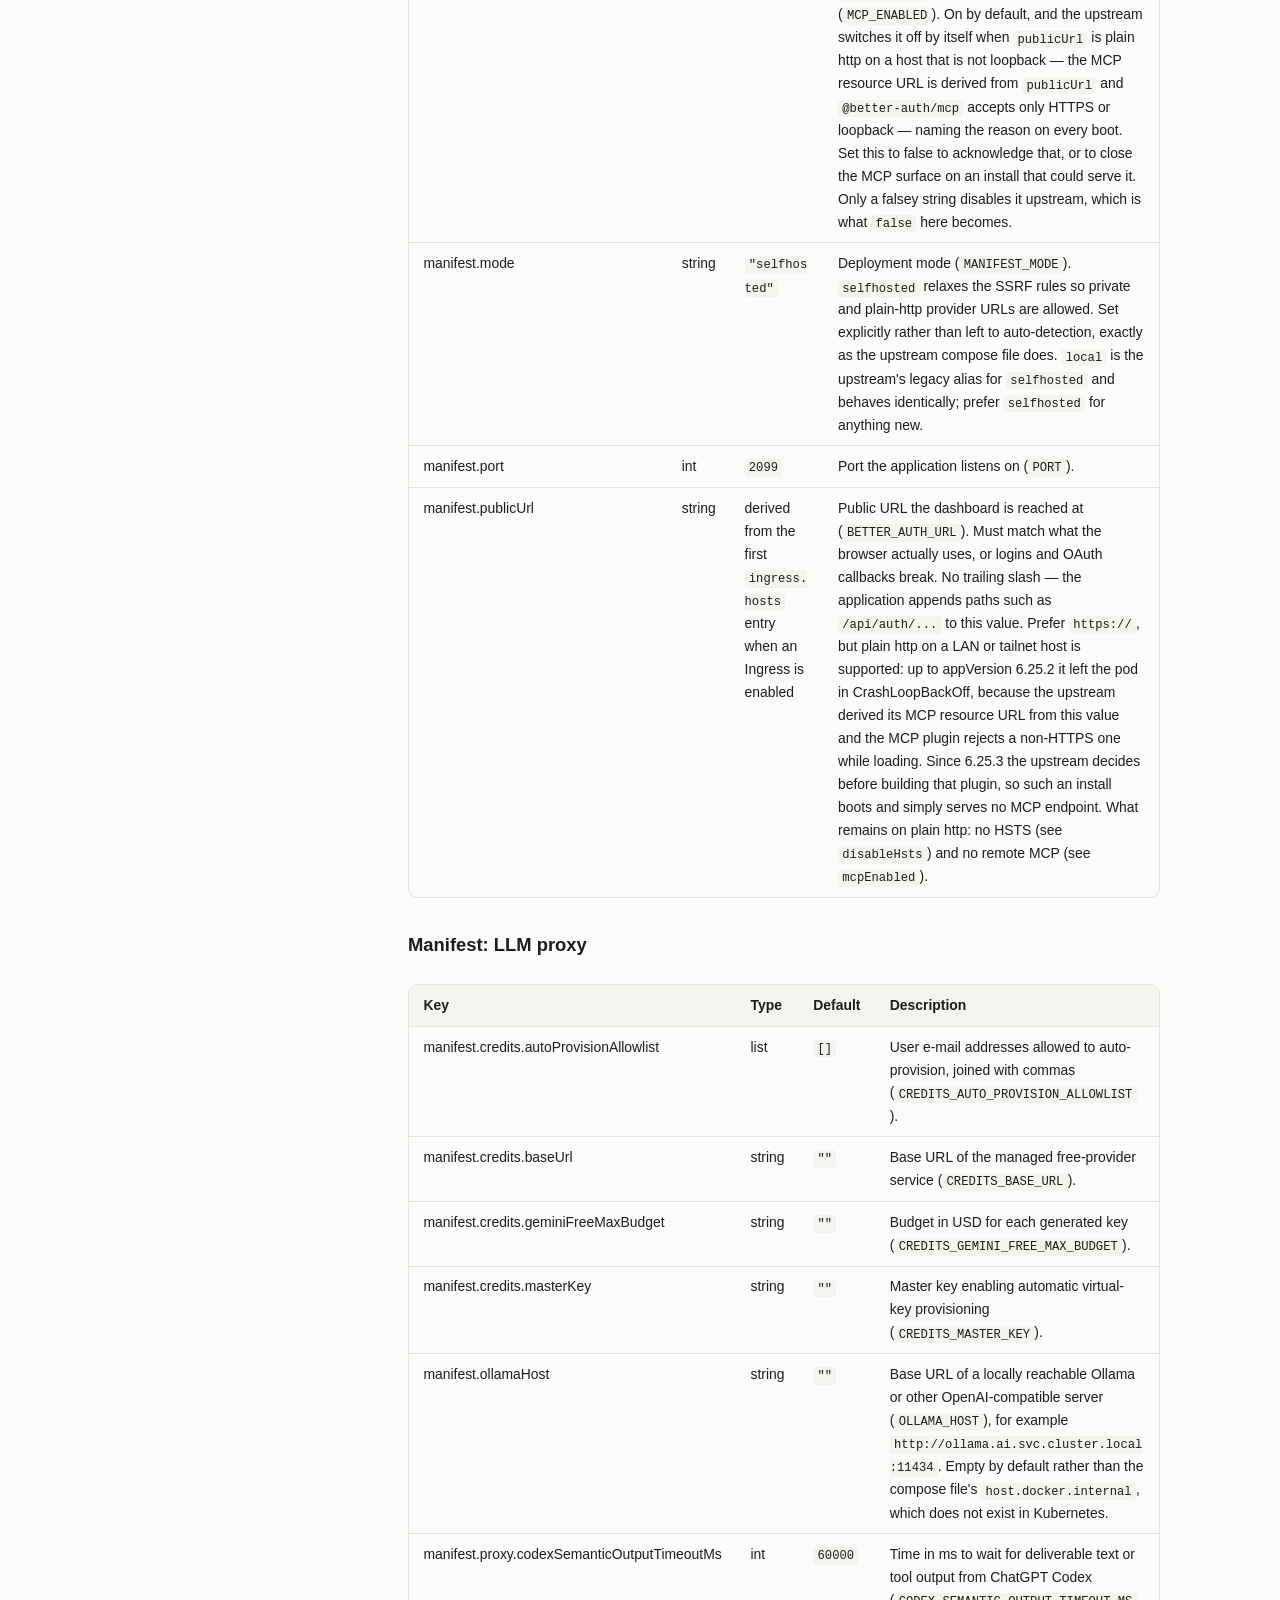
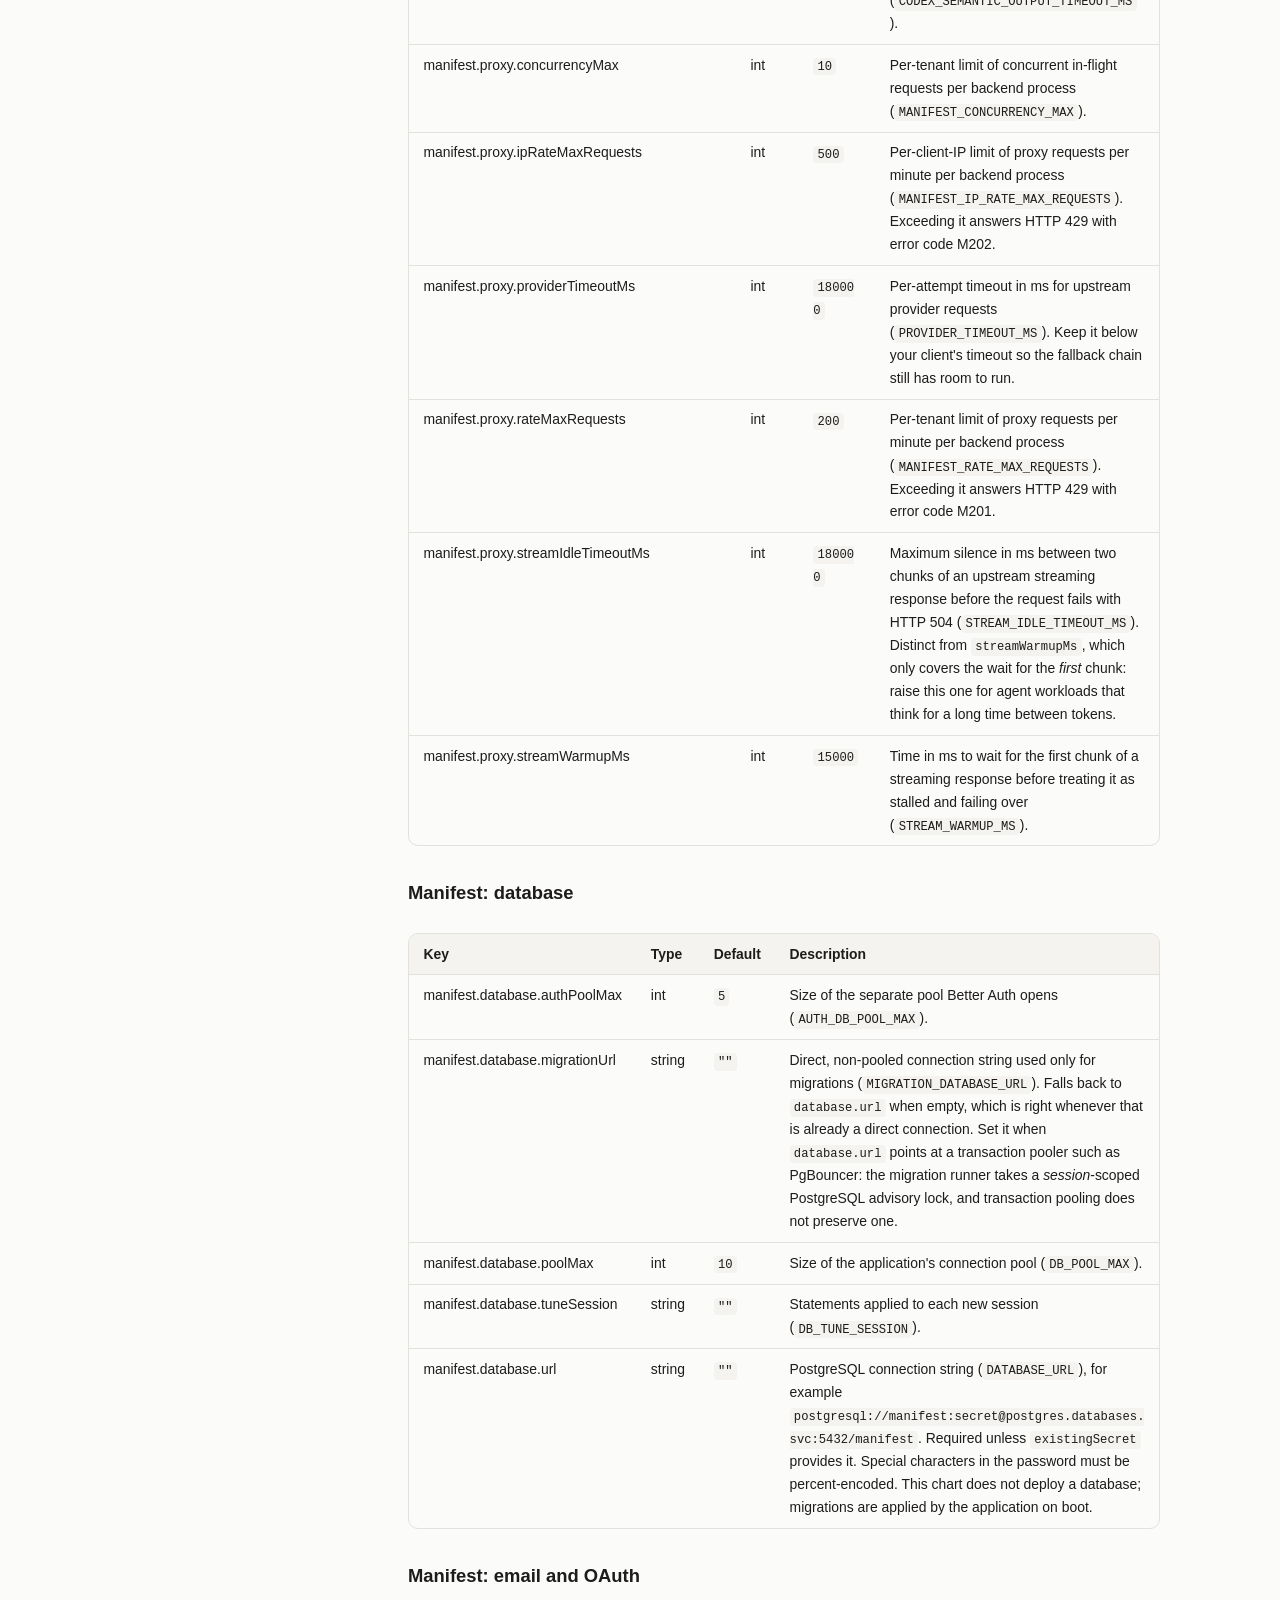
==== commit da5f52d3: "docs: render the site for 8c4080c" ====
--- a/manifest-llm-gateway/index.html
+++ b/manifest-llm-gateway/index.html
@@ -22,7 +22,7 @@
 <p class="crumbs"><a href="../">Charts</a> <span>/</span> manifest-llm-gateway</p>
 <h1>manifest-llm-gateway</h1>
 <p class="lede">Manifest, the self-hosted LLM gateway, proxy and dashboard.</p>
-<p class="badges"><span class="badge"><span>Chart</span><b>2.12.0</b></span><span class="badge"><span>App</span><b>6.29.1</b></span><span class="badge"><span>Type</span><b>application</b></span></p>
+<p class="badges"><span class="badge"><span>Chart</span><b>2.12.1</b></span><span class="badge"><span>App</span><b>6.29.3</b></span><span class="badge"><span>Type</span><b>application</b></span></p>
 <p class="page-links"><a href="https://manifest.build">manifest.build</a></p>
 
 <div class="layout">
@@ -57,10 +57,10 @@
 <p>From the Helm repository:</p>
 <pre><code class="language-bash">helm repo add rgielen https://rgielen.github.io/charts
 helm repo update
-helm install my-manifest-llm-gateway rgielen/manifest-llm-gateway --version 2.12.0
+helm install my-manifest-llm-gateway rgielen/manifest-llm-gateway --version 2.12.1
 </code></pre>
 <p>Or directly from the OCI registry:</p>
-<pre><code class="language-bash">helm install my-manifest-llm-gateway oci://ghcr.io/rgielen/charts/manifest-llm-gateway --version 2.12.0
+<pre><code class="language-bash">helm install my-manifest-llm-gateway oci://ghcr.io/rgielen/charts/manifest-llm-gateway --version 2.12.1
 </code></pre>
 <h2 id="source-code">Source Code<a class="anchor" href="#source-code" title="Permanent link">#</a></h2>
 <ul>
@@ -1301,7 +1301,7 @@
   source:
     repoURL: https://rgielen.github.io/charts
     chart: manifest-llm-gateway
-    targetRevision: 2.12.0
+    targetRevision: 2.12.1
     helm:
       valuesObject:
         manifest:
@@ -1646,6 +1646,13 @@
 </thead>
 <tbody>
 <tr>
+<td><a href="https://github.com/rgielen/charts/releases/tag/manifest-llm-gateway-2.12.1"><code>2.12.1</code></a></td>
+<td><code>6.29.3</code></td>
+<td>2026-11-23</td>
+<td><a href="https://github.com/rgielen/charts/releases/download/manifest-llm-gateway-2.12.1/manifest-llm-gateway-2.12.1.tgz"><code>.tgz</code></a></td>
+<td><code>030b3f34a65446c32c9…</code></td>
+</tr>
+<tr>
 <td><a href="https://github.com/rgielen/charts/releases/tag/manifest-llm-gateway-2.12.0"><code>2.12.0</code></a></td>
 <td><code>6.29.1</code></td>
 <td>2026-11-09</td>
@@ -1915,7 +1922,7 @@
 </tr>
 <tr>
 <td>Release notes</td>
-<td><a href="https://github.com/mnfst/llm-gateway/releases/tag/manifest@6.29.1">manifest@6.29.1</a> — not every image tag has one</td>
+<td><a href="https://github.com/mnfst/llm-gateway/releases/tag/manifest@6.29.3">manifest@6.29.3</a> — not every image tag has one</td>
 </tr>
 <tr>
 <td>Watched files</td>
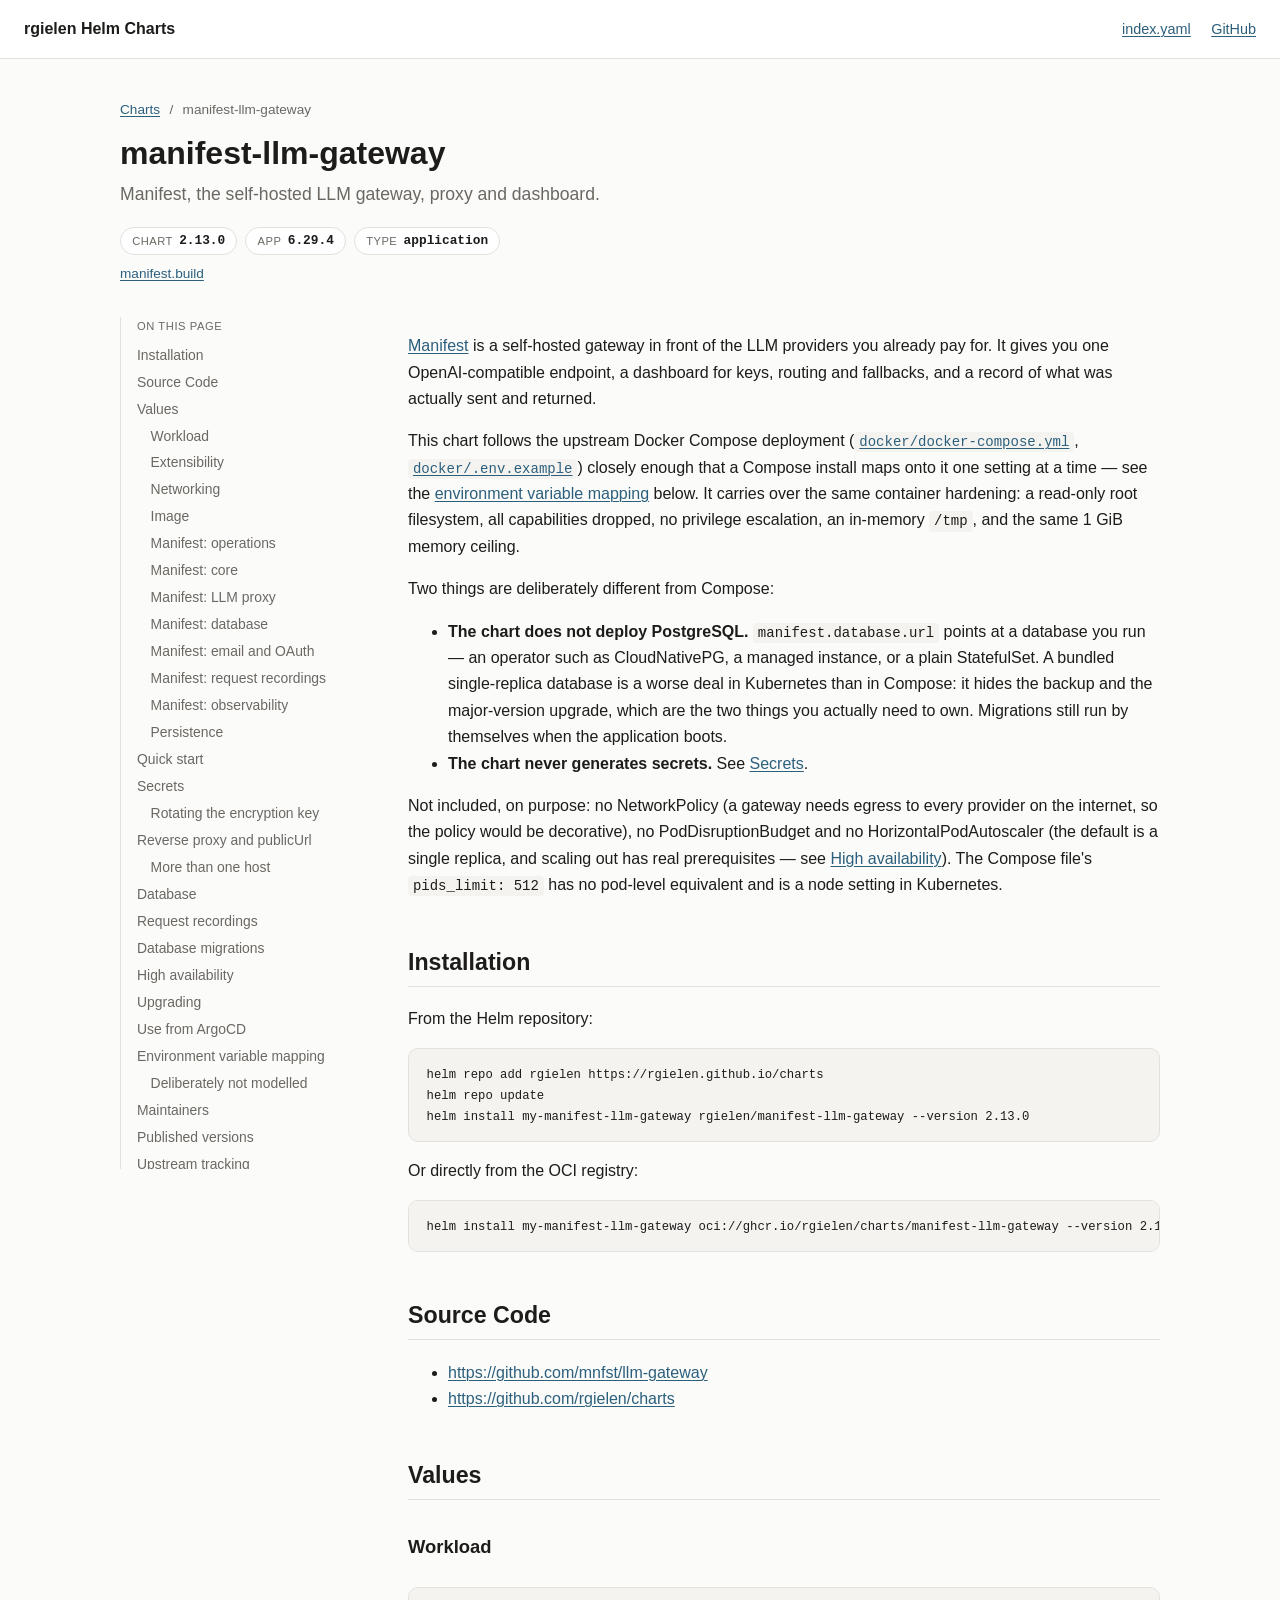
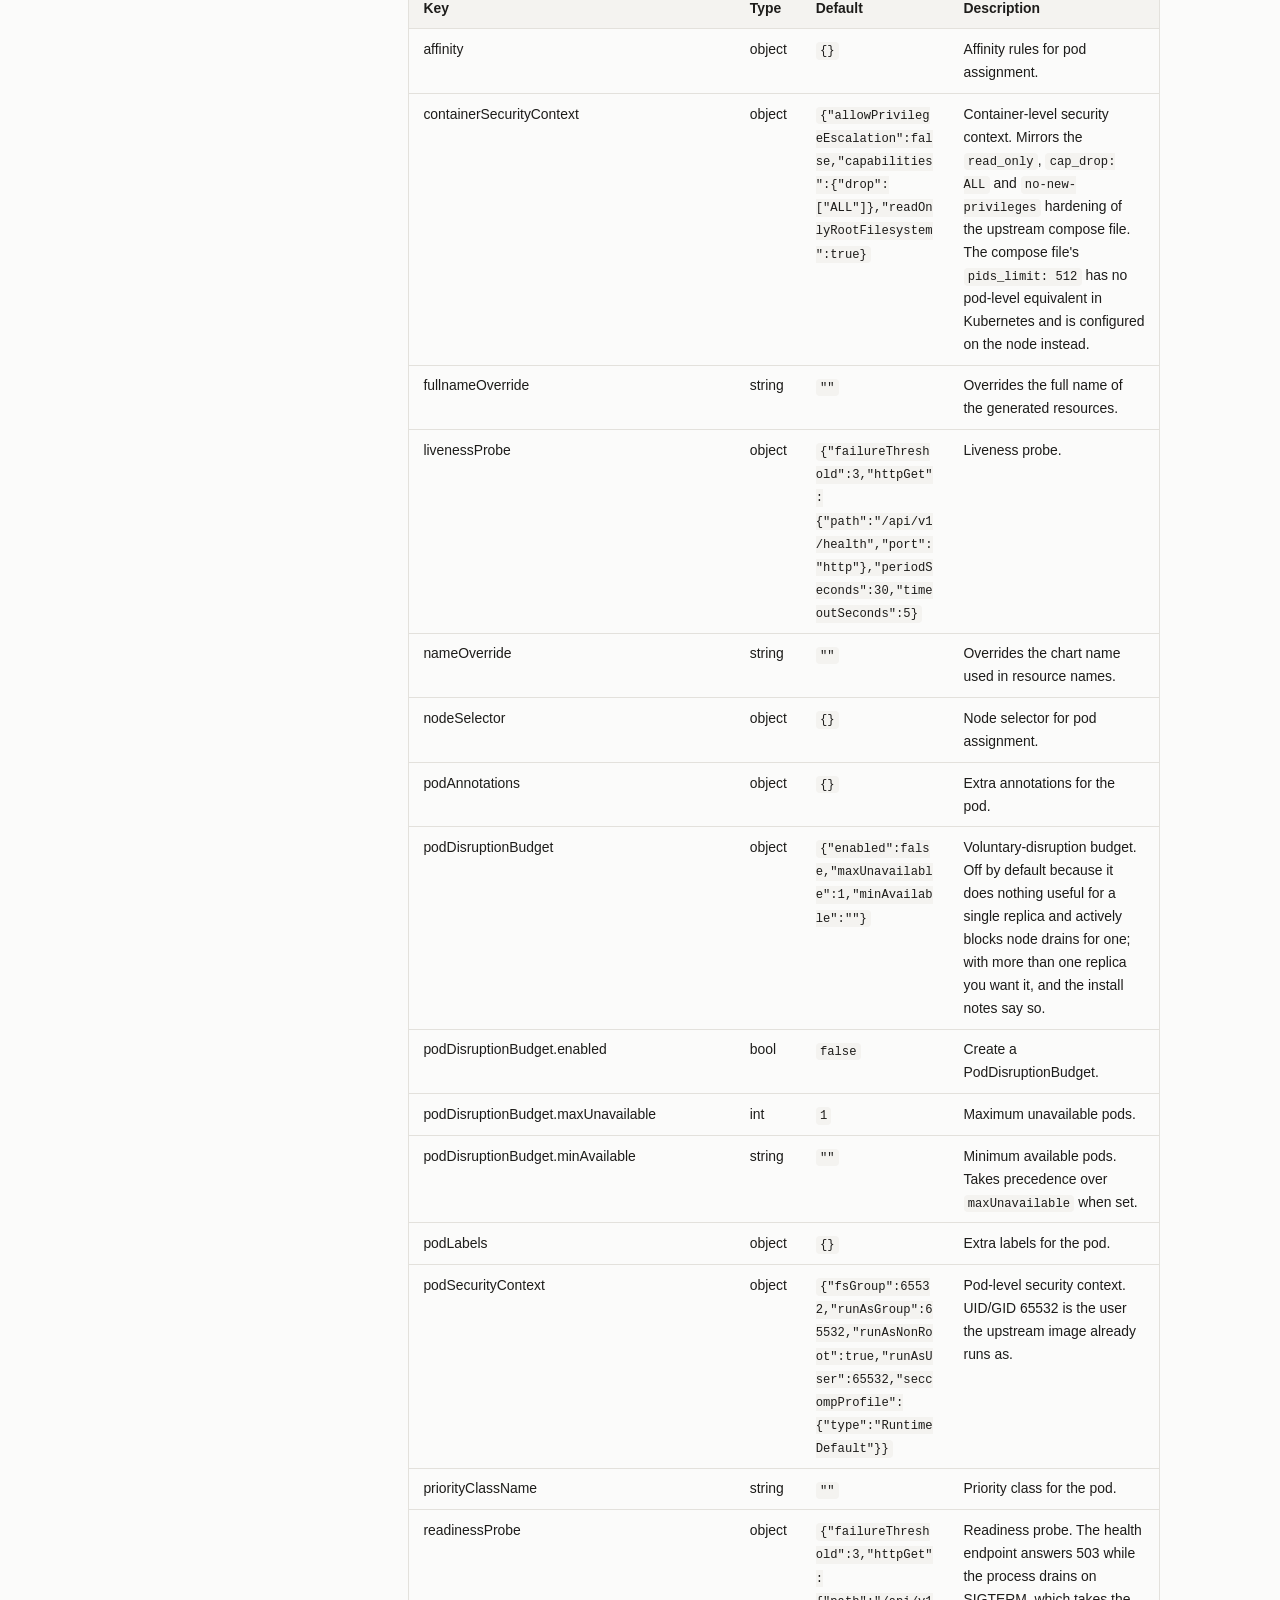
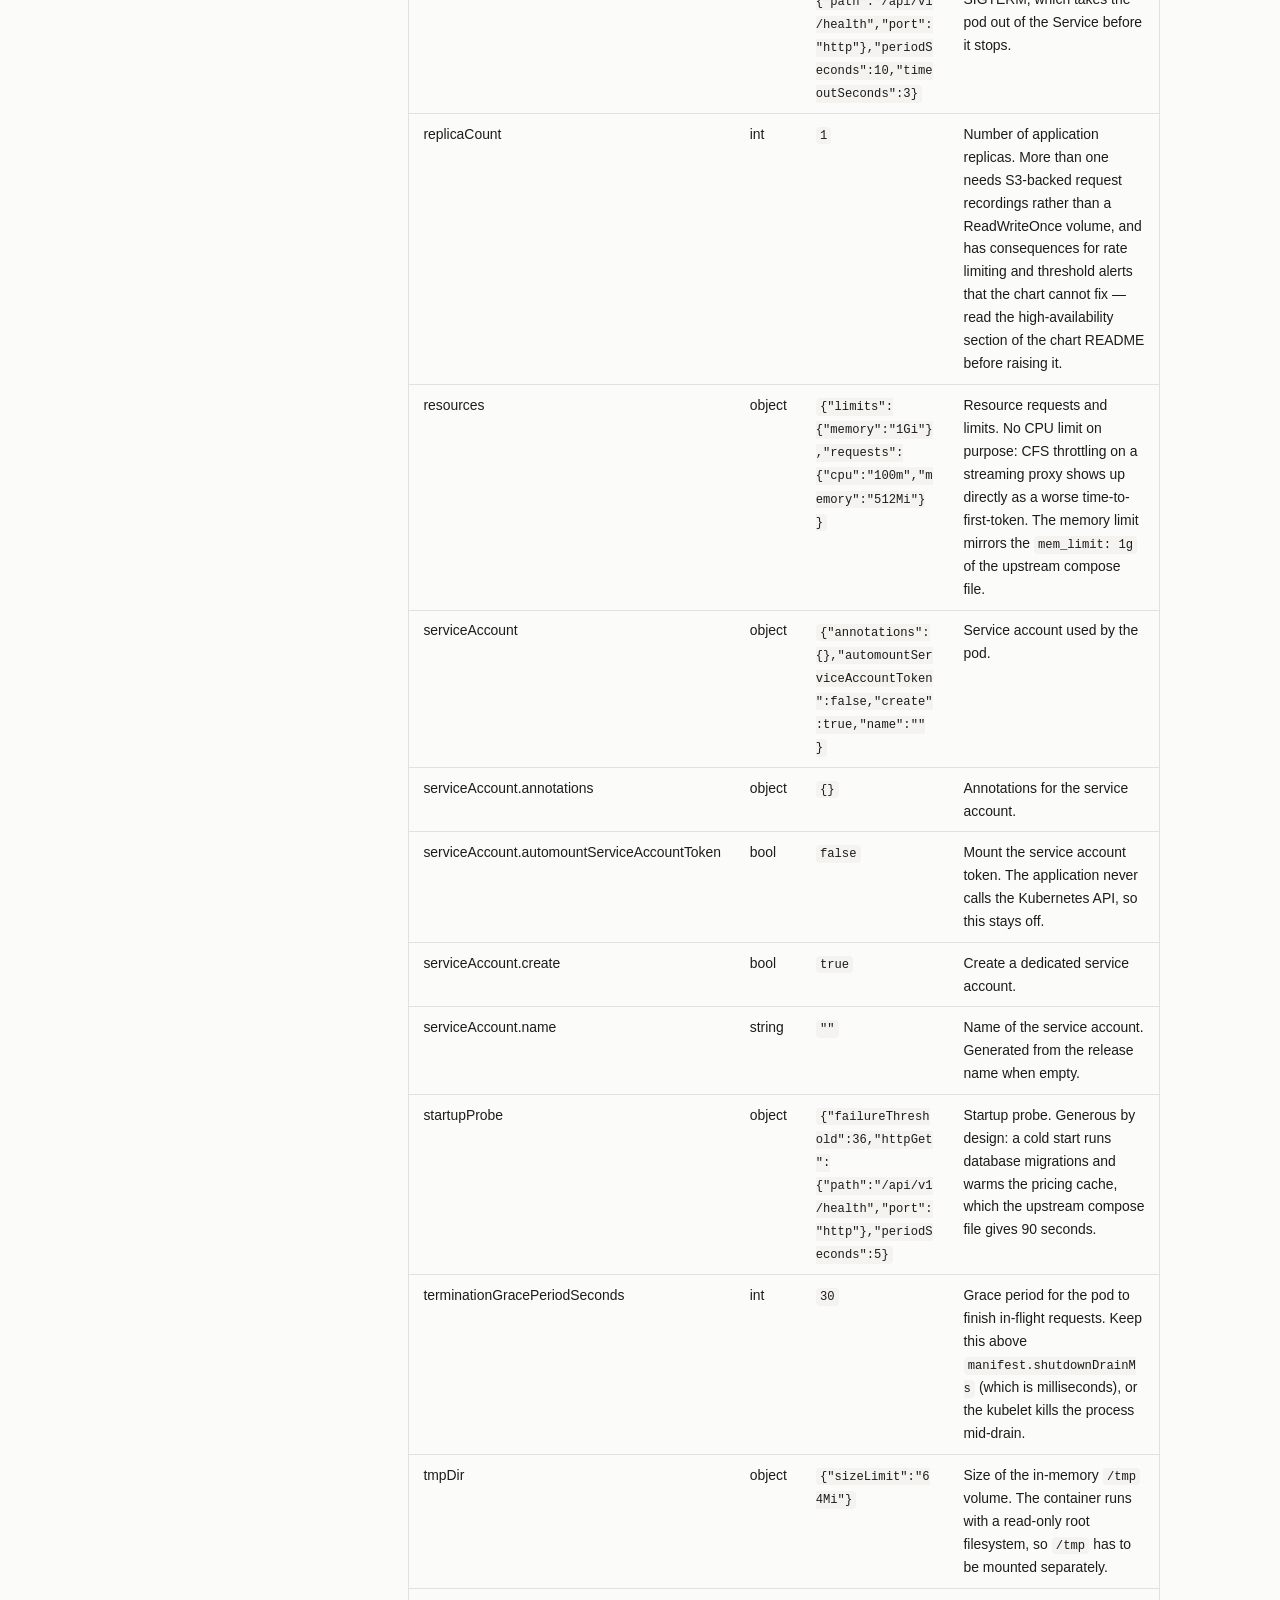
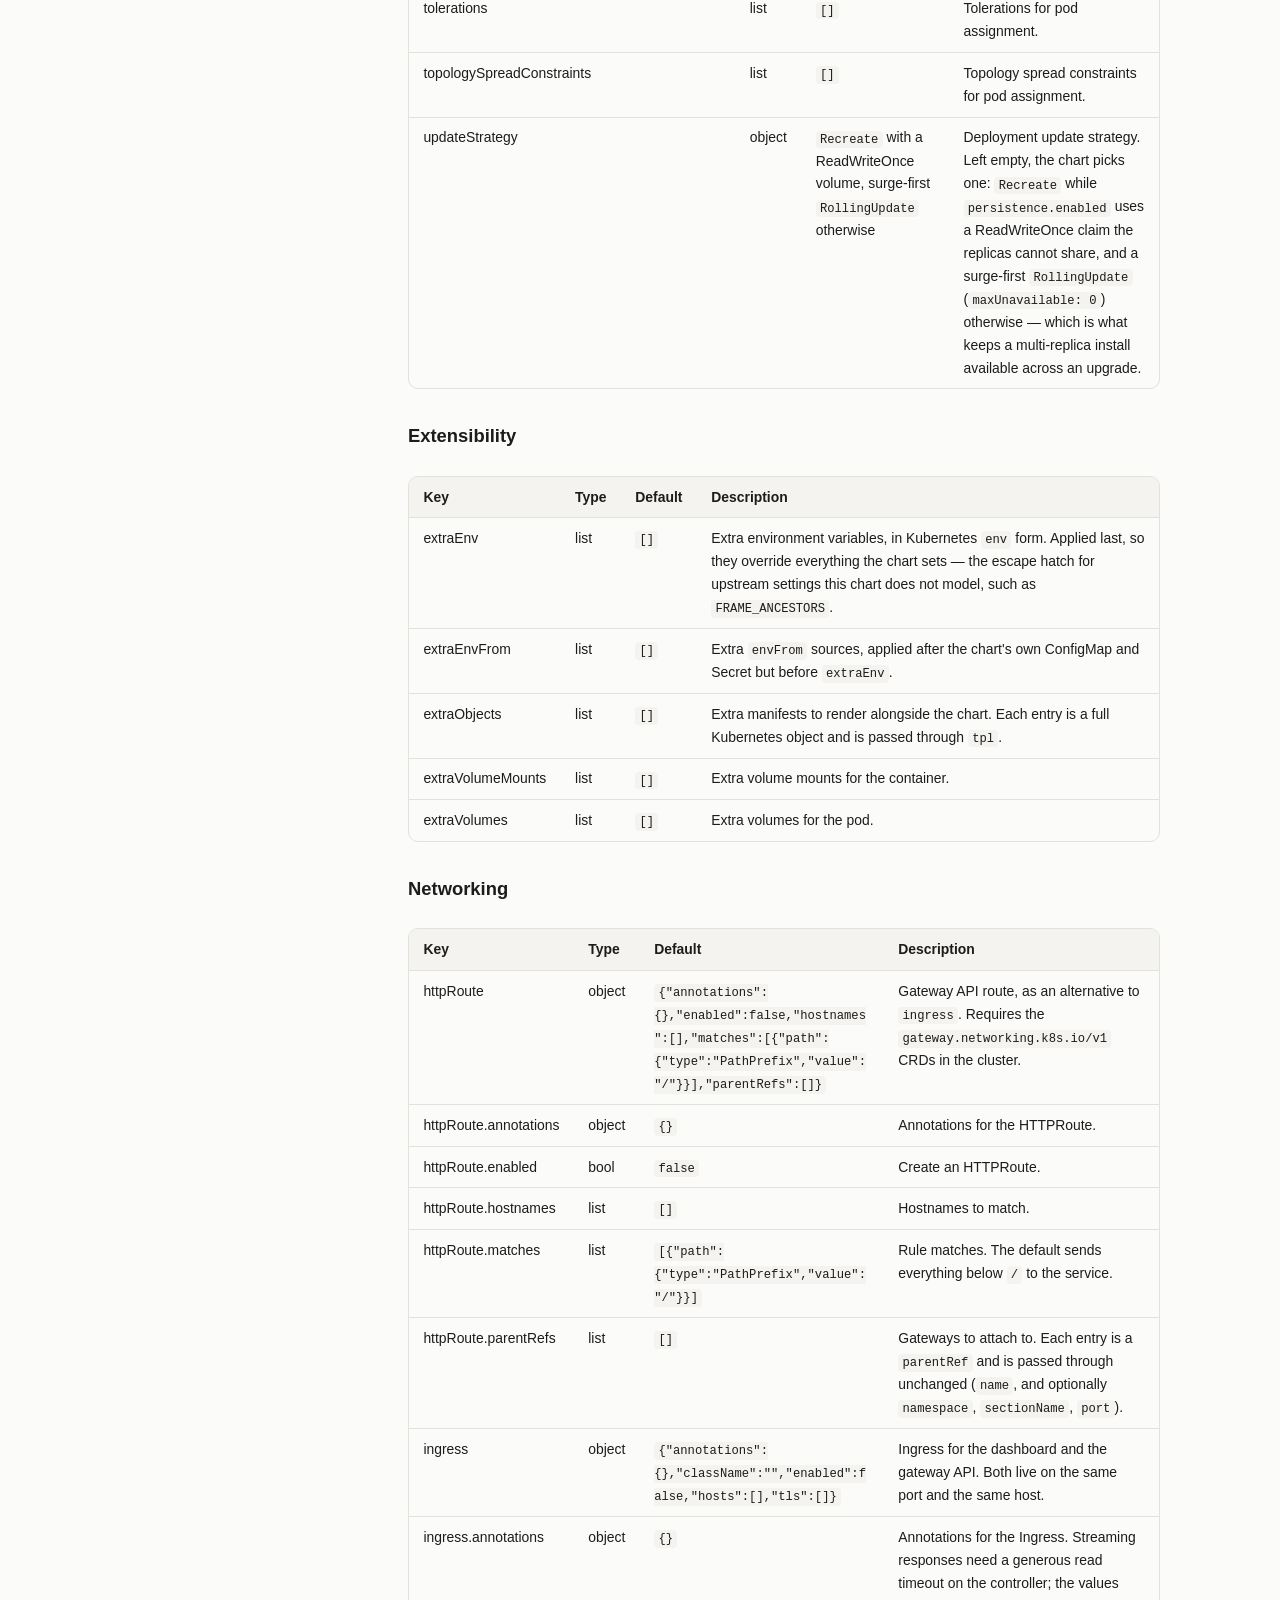
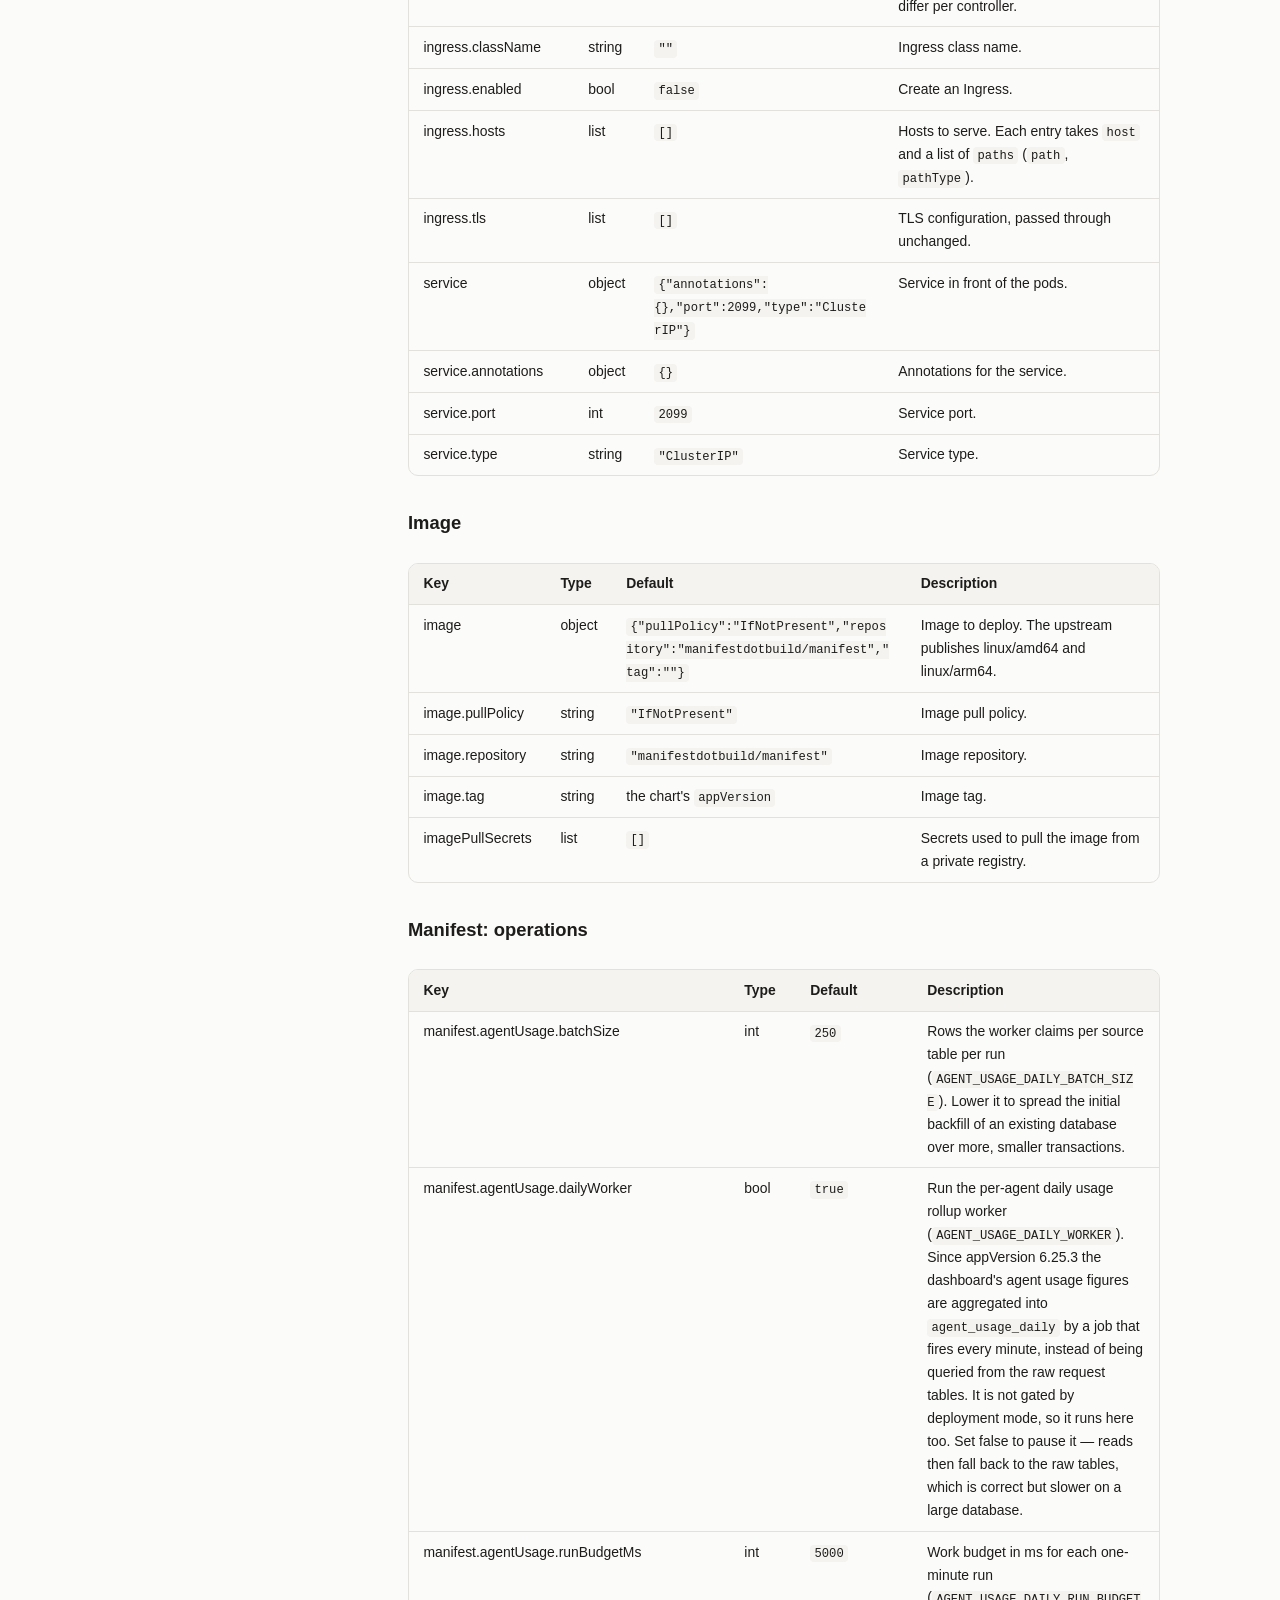
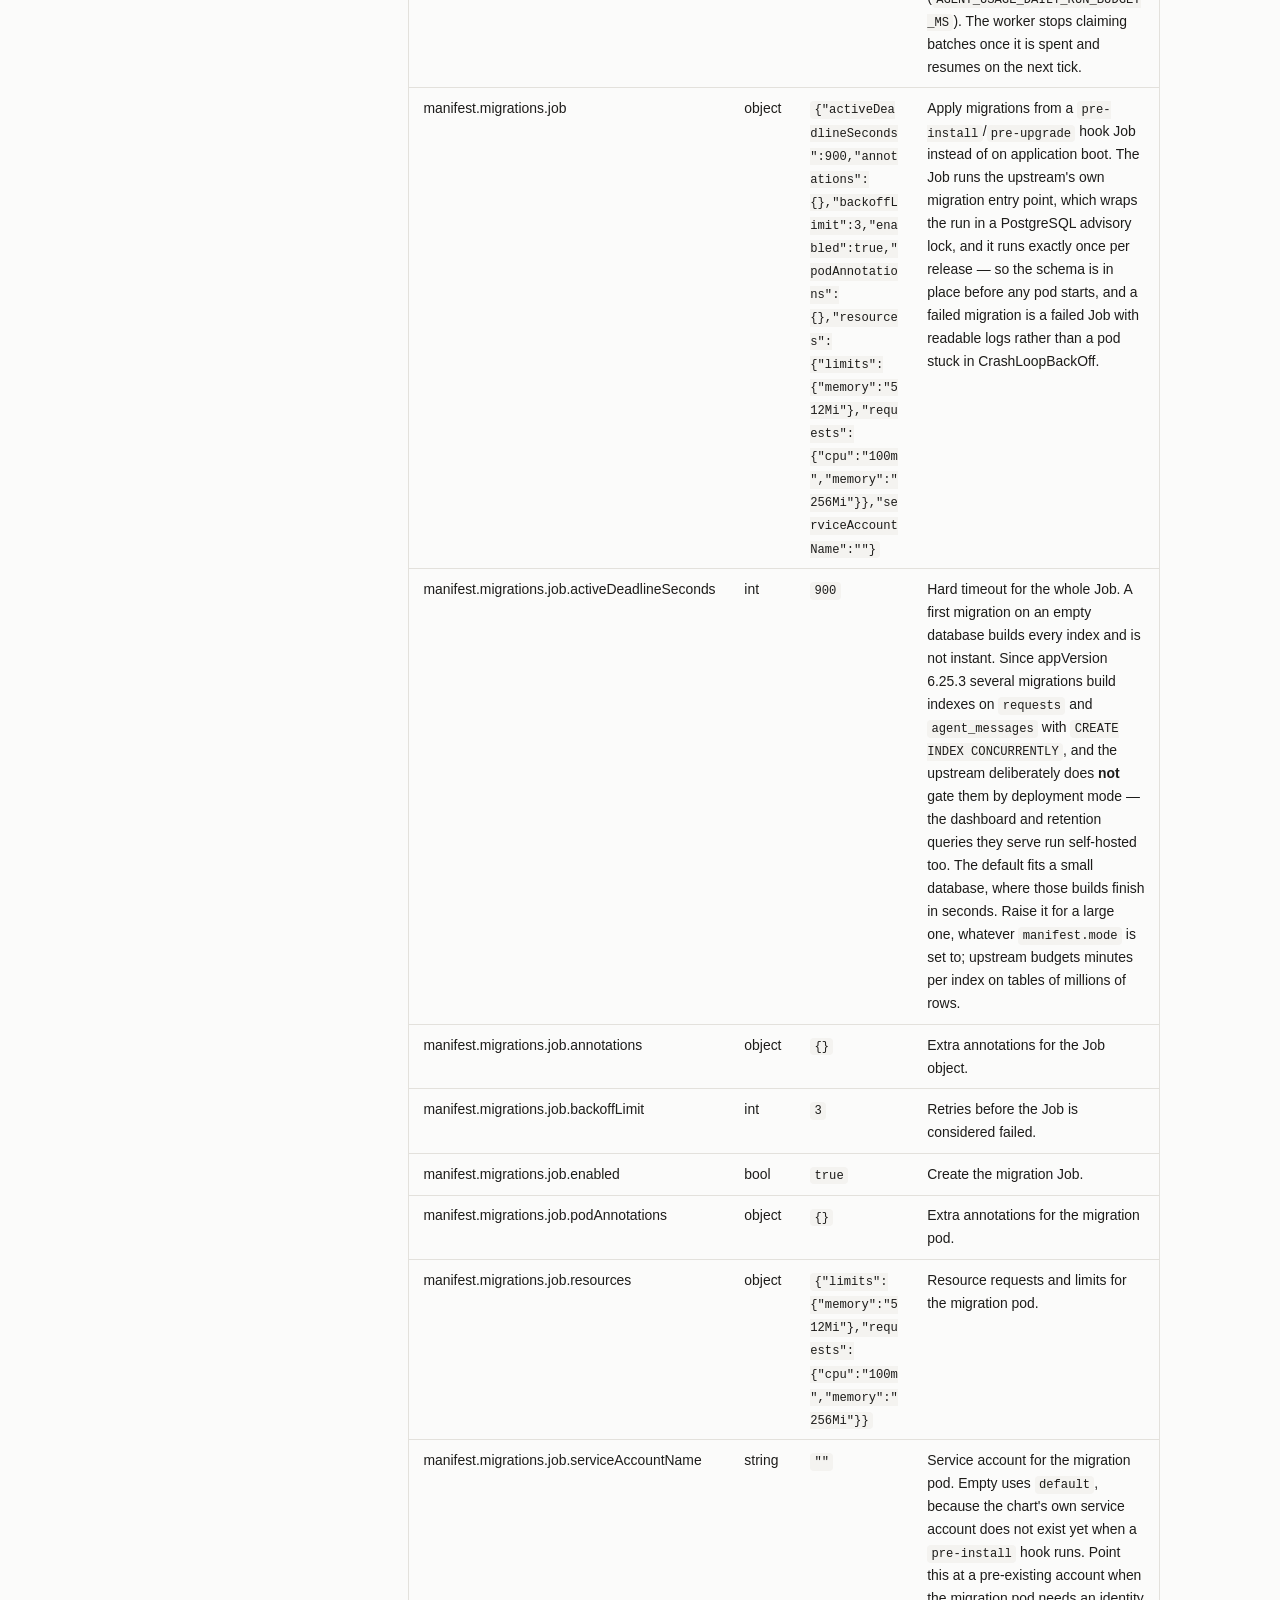
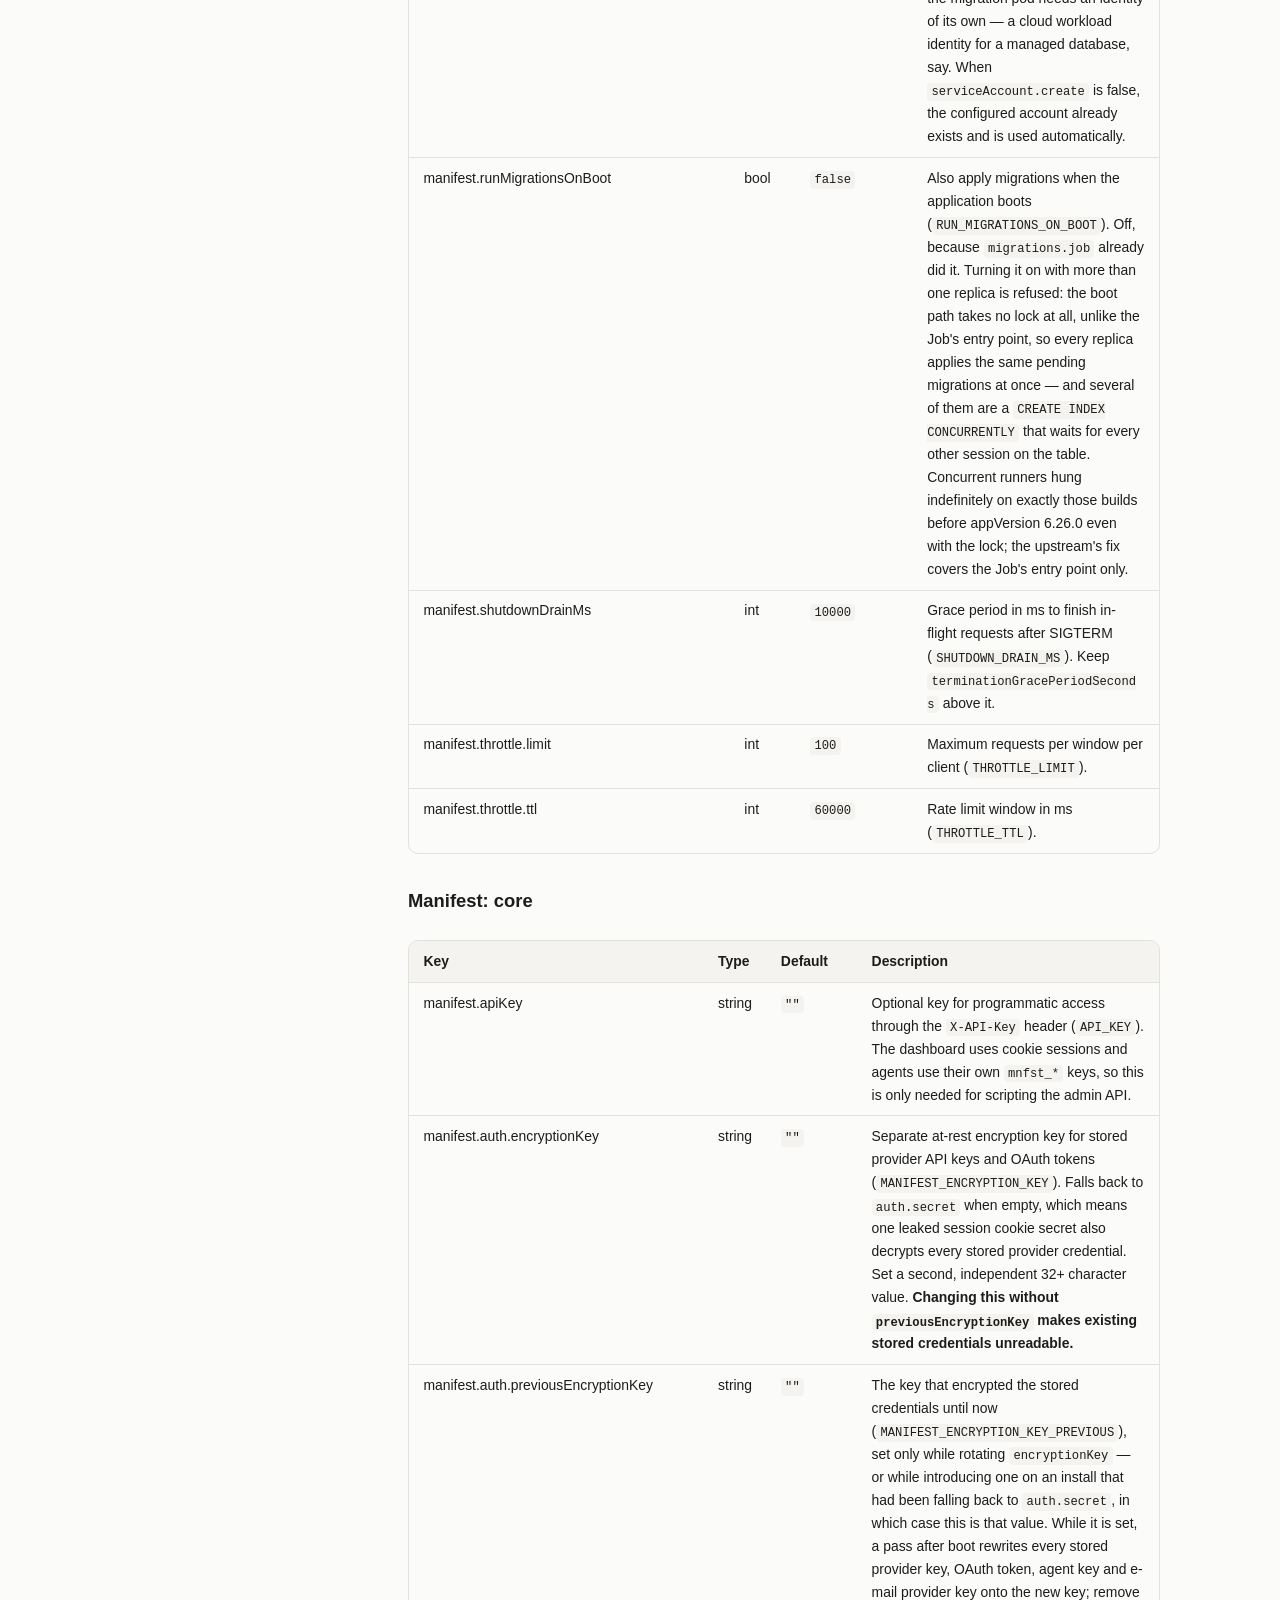
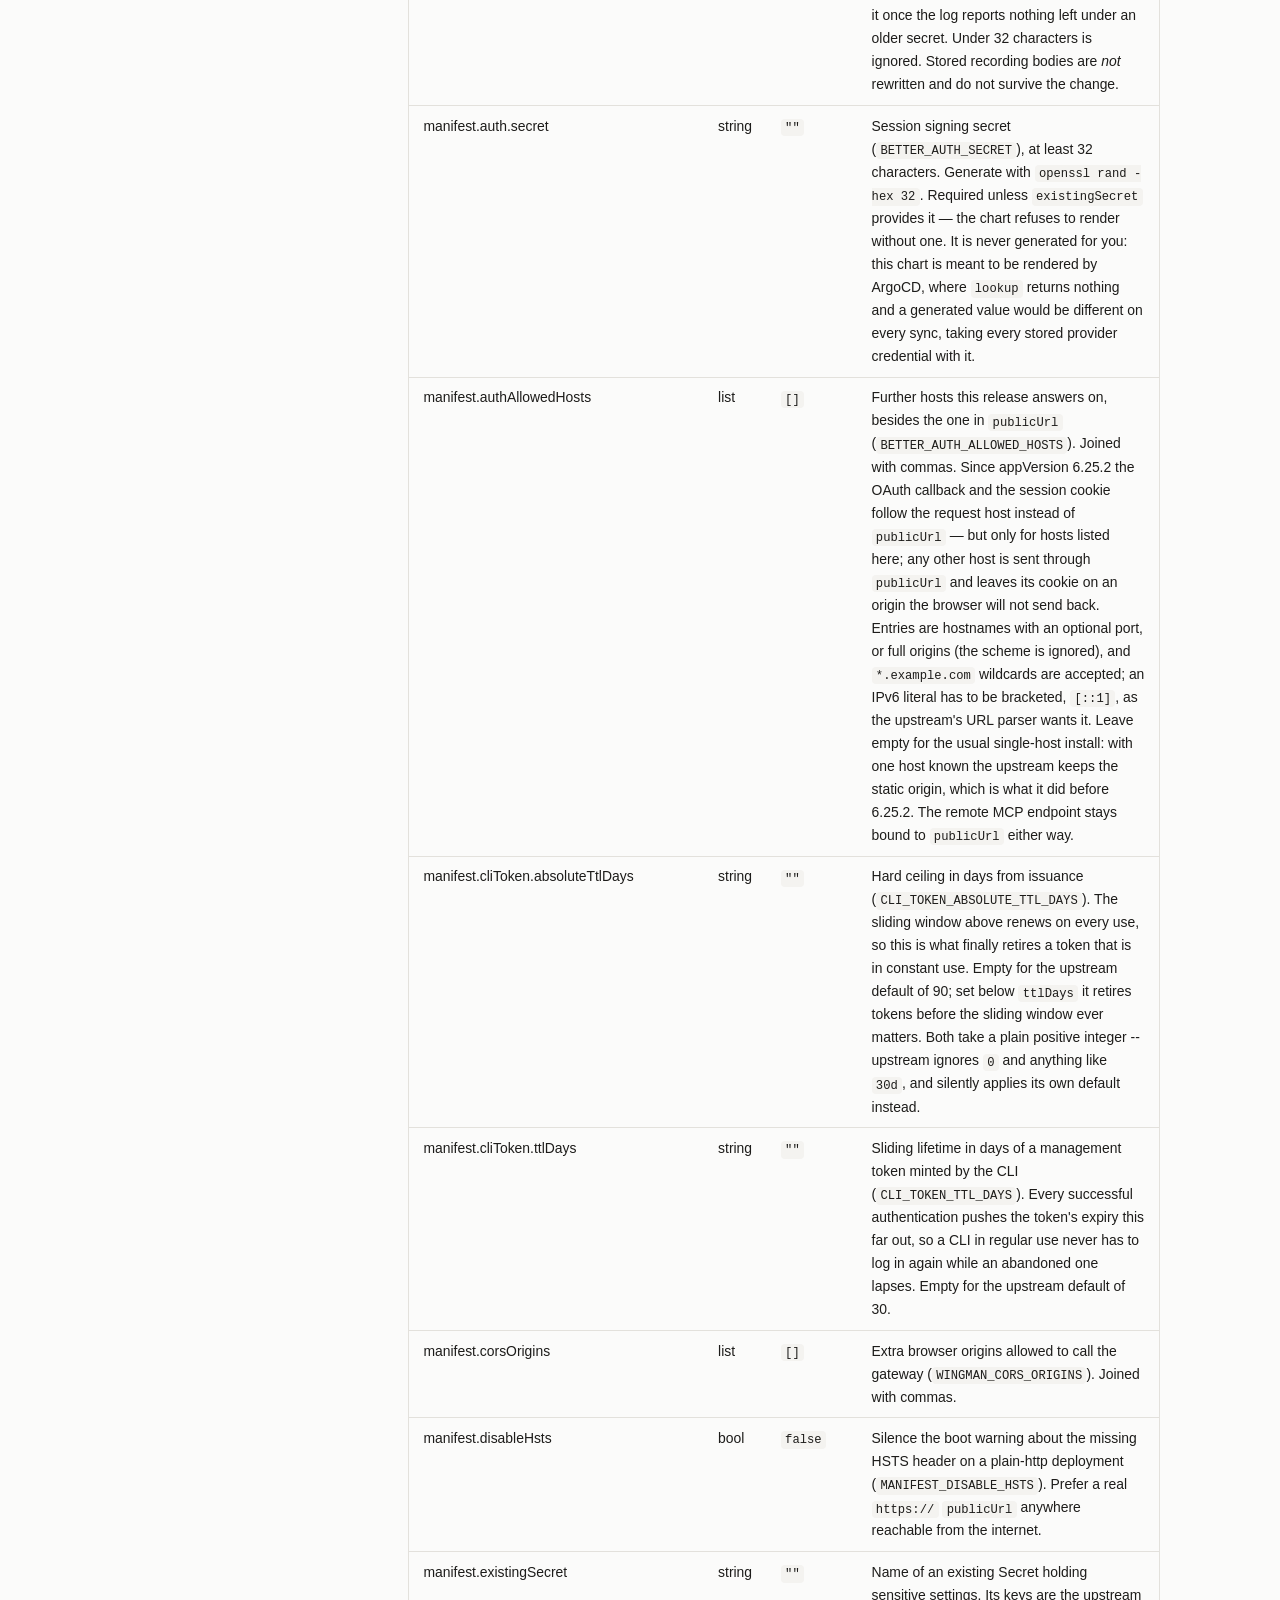
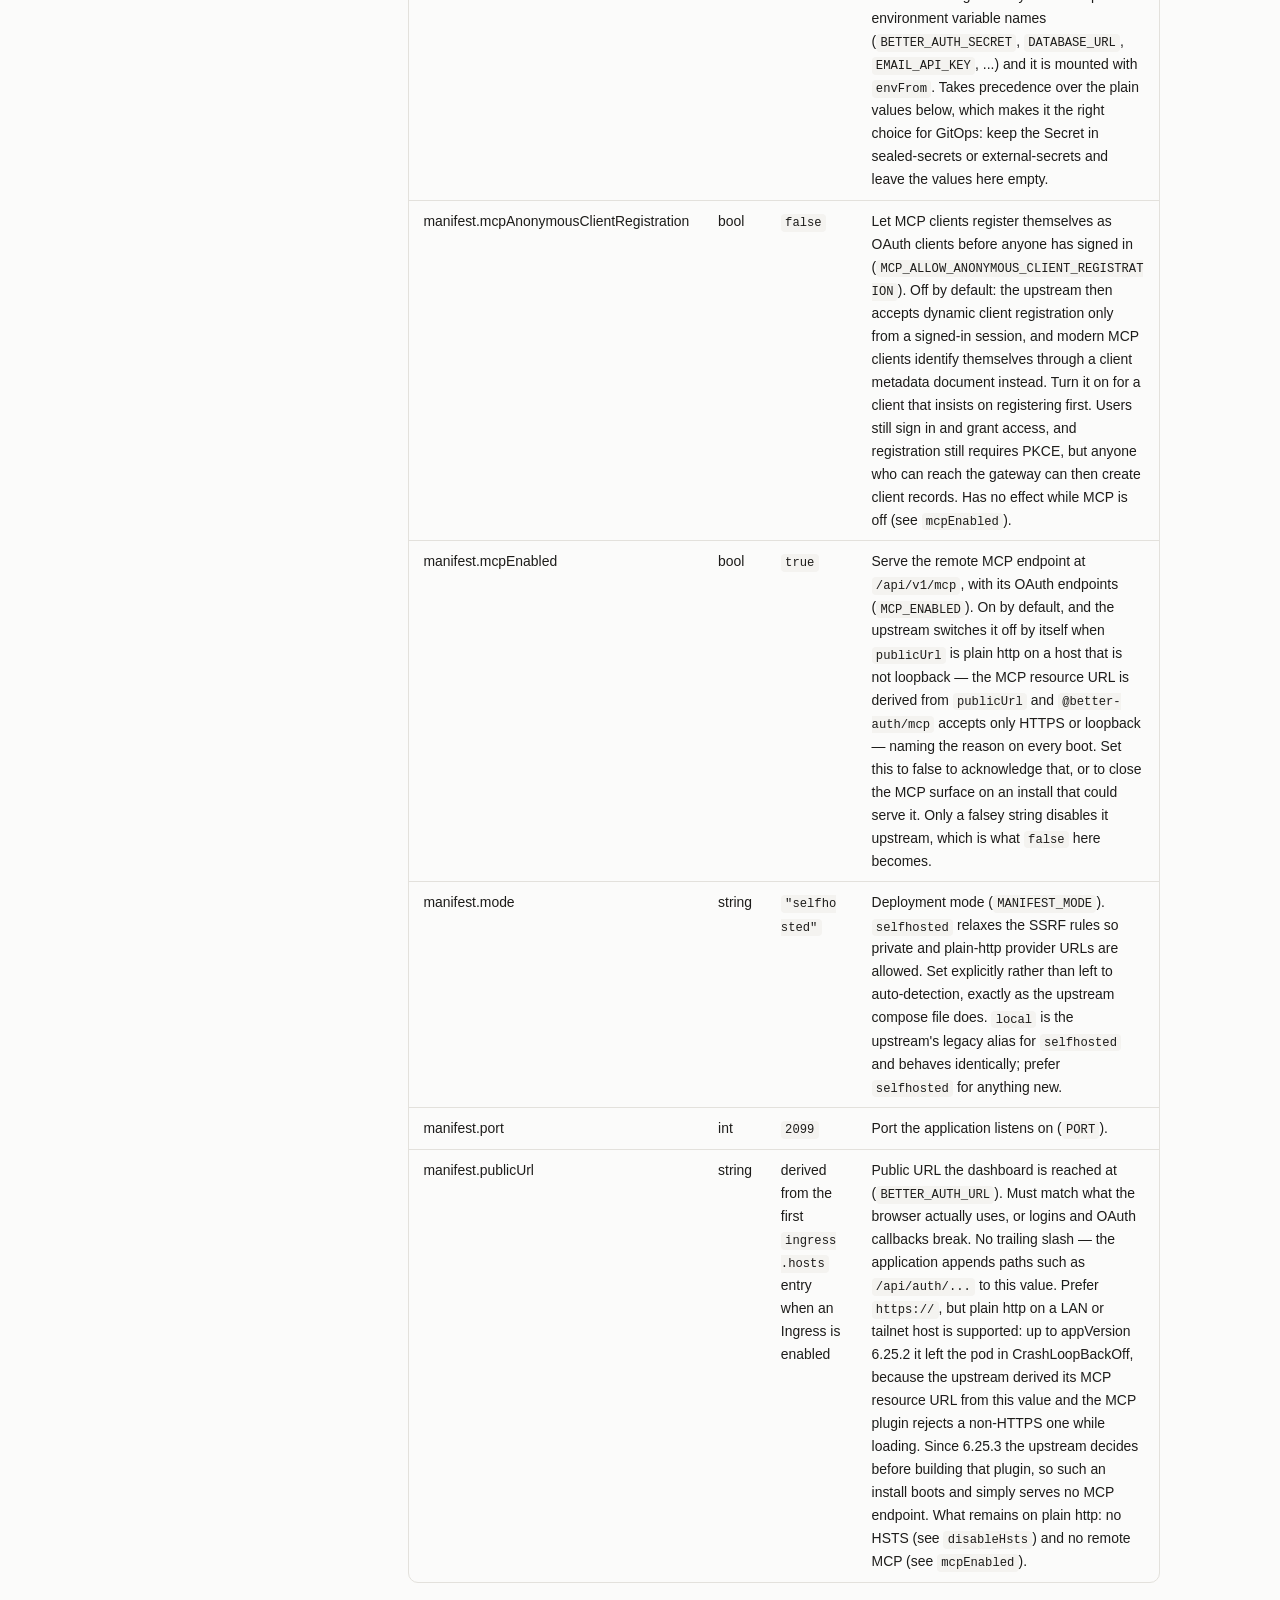
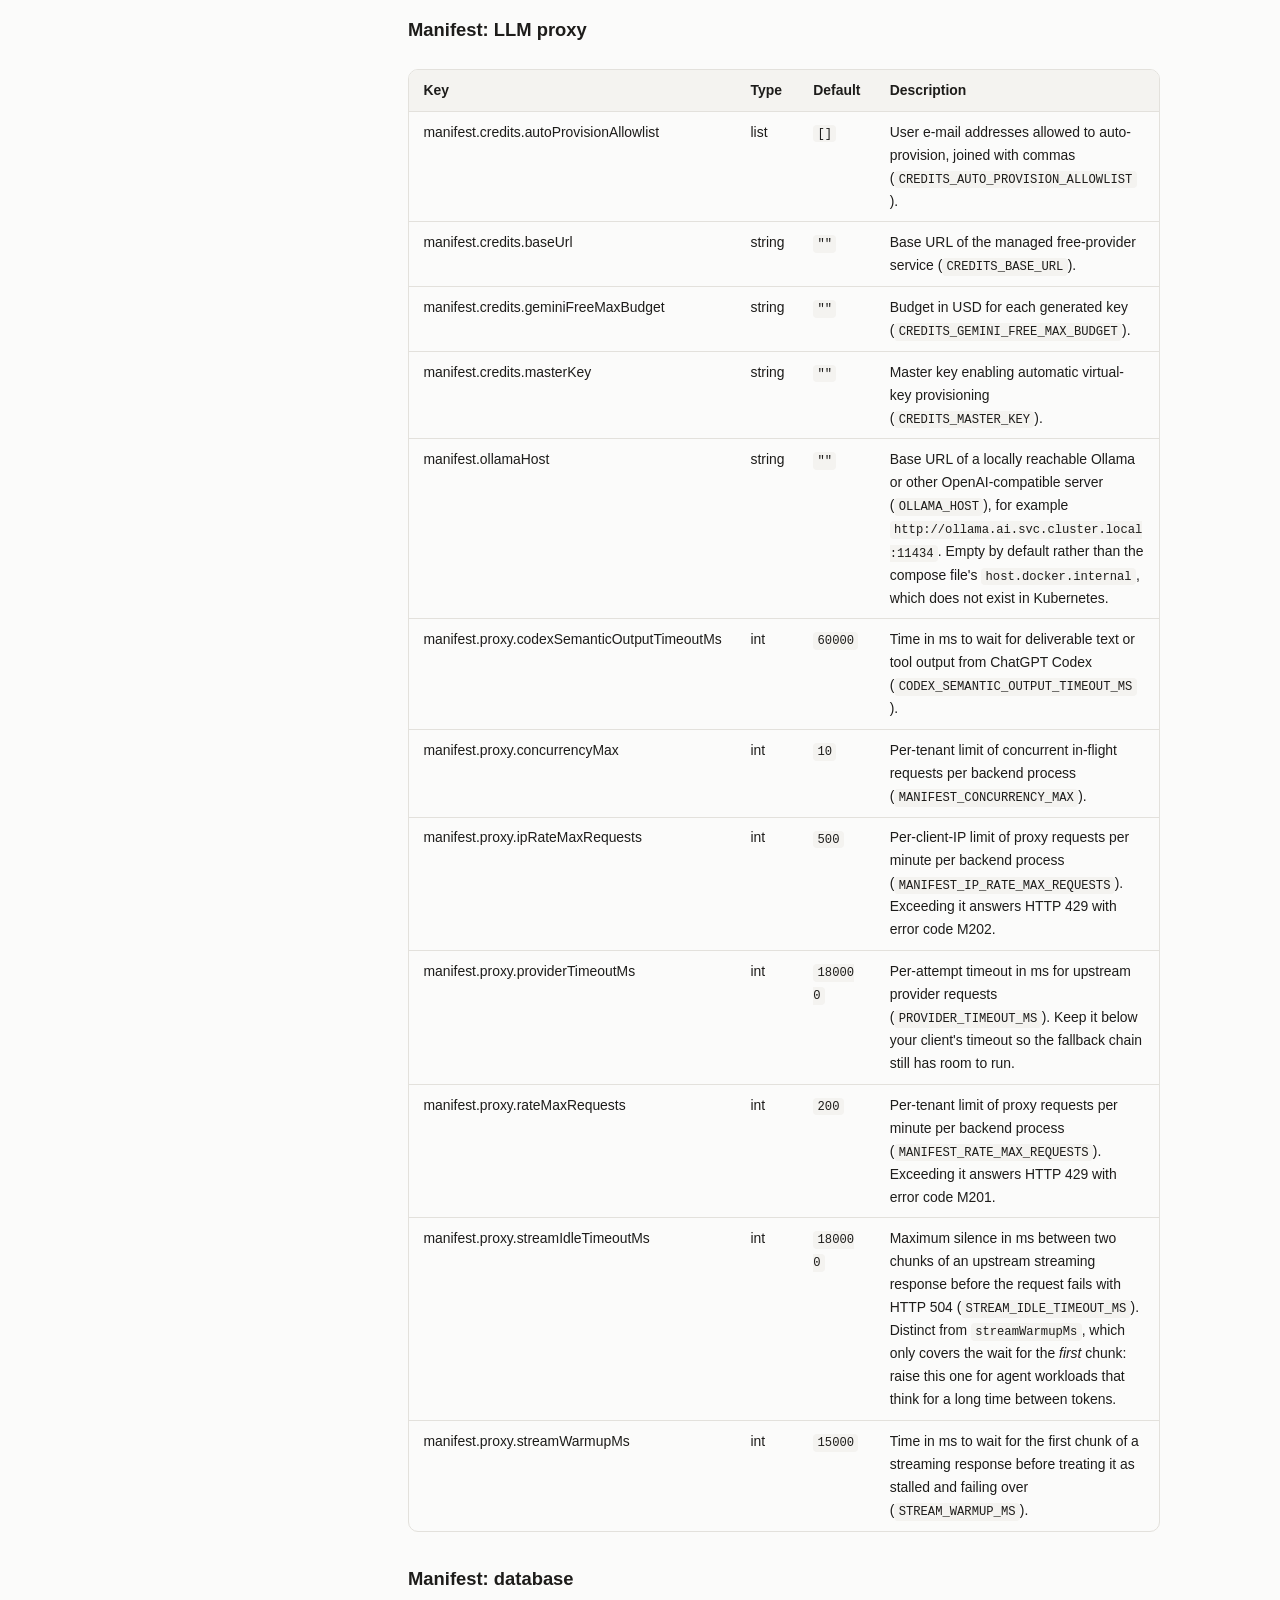
==== commit b0e665e8: "docs: render the site for 7ac6833" ====
--- a/manifest-llm-gateway/index.html
+++ b/manifest-llm-gateway/index.html
@@ -22,7 +22,7 @@
 <p class="crumbs"><a href="../">Charts</a> <span>/</span> manifest-llm-gateway</p>
 <h1>manifest-llm-gateway</h1>
 <p class="lede">Manifest, the self-hosted LLM gateway, proxy and dashboard.</p>
-<p class="badges"><span class="badge"><span>Chart</span><b>2.12.1</b></span><span class="badge"><span>App</span><b>6.29.3</b></span><span class="badge"><span>Type</span><b>application</b></span></p>
+<p class="badges"><span class="badge"><span>Chart</span><b>2.13.0</b></span><span class="badge"><span>App</span><b>6.29.4</b></span><span class="badge"><span>Type</span><b>application</b></span></p>
 <p class="page-links"><a href="https://manifest.build">manifest.build</a></p>
 
 <div class="layout">
@@ -57,10 +57,10 @@
 <p>From the Helm repository:</p>
 <pre><code class="language-bash">helm repo add rgielen https://rgielen.github.io/charts
 helm repo update
-helm install my-manifest-llm-gateway rgielen/manifest-llm-gateway --version 2.12.1
+helm install my-manifest-llm-gateway rgielen/manifest-llm-gateway --version 2.13.0
 </code></pre>
 <p>Or directly from the OCI registry:</p>
-<pre><code class="language-bash">helm install my-manifest-llm-gateway oci://ghcr.io/rgielen/charts/manifest-llm-gateway --version 2.12.1
+<pre><code class="language-bash">helm install my-manifest-llm-gateway oci://ghcr.io/rgielen/charts/manifest-llm-gateway --version 2.13.0
 </code></pre>
 <h2 id="source-code">Source Code<a class="anchor" href="#source-code" title="Permanent link">#</a></h2>
 <ul>
@@ -617,6 +617,12 @@
 <td>string</td>
 <td><code>""</code></td>
 <td>Name of an existing Secret holding sensitive settings. Its keys are the upstream environment variable names (<code>BETTER_AUTH_SECRET</code>, <code>DATABASE_URL</code>, <code>EMAIL_API_KEY</code>, ...) and it is mounted with <code>envFrom</code>. Takes precedence over the plain values below, which makes it the right choice for GitOps: keep the Secret in sealed-secrets or external-secrets and leave the values here empty.</td>
+</tr>
+<tr>
+<td>manifest.mcpAnonymousClientRegistration</td>
+<td>bool</td>
+<td><code>false</code></td>
+<td>Let MCP clients register themselves as OAuth clients before anyone has signed in (<code>MCP_ALLOW_ANONYMOUS_CLIENT_REGISTRATION</code>). Off by default: the upstream then accepts dynamic client registration only from a signed-in session, and modern MCP clients identify themselves through a client metadata document instead. Turn it on for a client that insists on registering first. Users still sign in and grant access, and registration still requires PKCE, but anyone who can reach the gateway can then create client records. Has no effect while MCP is off (see <code>mcpEnabled</code>).</td>
 </tr>
 <tr>
 <td>manifest.mcpEnabled</td>
@@ -1301,7 +1307,7 @@
   source:
     repoURL: https://rgielen.github.io/charts
     chart: manifest-llm-gateway
-    targetRevision: 2.12.1
+    targetRevision: 2.13.0
     helm:
       valuesObject:
         manifest:
@@ -1499,6 +1505,10 @@
 <td><code>manifest.mcpEnabled</code> — see <a href="#reverse-proxy-and-publicurl">Reverse proxy and <code>publicUrl</code></a></td>
 </tr>
 <tr>
+<td><code>MCP_ALLOW_ANONYMOUS_CLIENT_REGISTRATION</code></td>
+<td><code>manifest.mcpAnonymousClientRegistration</code></td>
+</tr>
+<tr>
 <td><code>WINGMAN_CORS_ORIGINS</code></td>
 <td><code>manifest.corsOrigins</code> (a list; joined with commas)</td>
 </tr>
@@ -1646,6 +1656,13 @@
 </thead>
 <tbody>
 <tr>
+<td><a href="https://github.com/rgielen/charts/releases/tag/manifest-llm-gateway-2.13.0"><code>2.13.0</code></a></td>
+<td><code>6.29.4</code></td>
+<td>2026-11-25</td>
+<td><a href="https://github.com/rgielen/charts/releases/download/manifest-llm-gateway-2.13.0/manifest-llm-gateway-2.13.0.tgz"><code>.tgz</code></a></td>
+<td><code>482e5e8674d345e002f…</code></td>
+</tr>
+<tr>
 <td><a href="https://github.com/rgielen/charts/releases/tag/manifest-llm-gateway-2.12.1"><code>2.12.1</code></a></td>
 <td><code>6.29.3</code></td>
 <td>2026-11-23</td>
@@ -1922,7 +1939,7 @@
 </tr>
 <tr>
 <td>Release notes</td>
-<td><a href="https://github.com/mnfst/llm-gateway/releases/tag/manifest@6.29.3">manifest@6.29.3</a> — not every image tag has one</td>
+<td><a href="https://github.com/mnfst/llm-gateway/releases/tag/manifest@6.29.4">manifest@6.29.4</a> — not every image tag has one</td>
 </tr>
 <tr>
 <td>Watched files</td>
